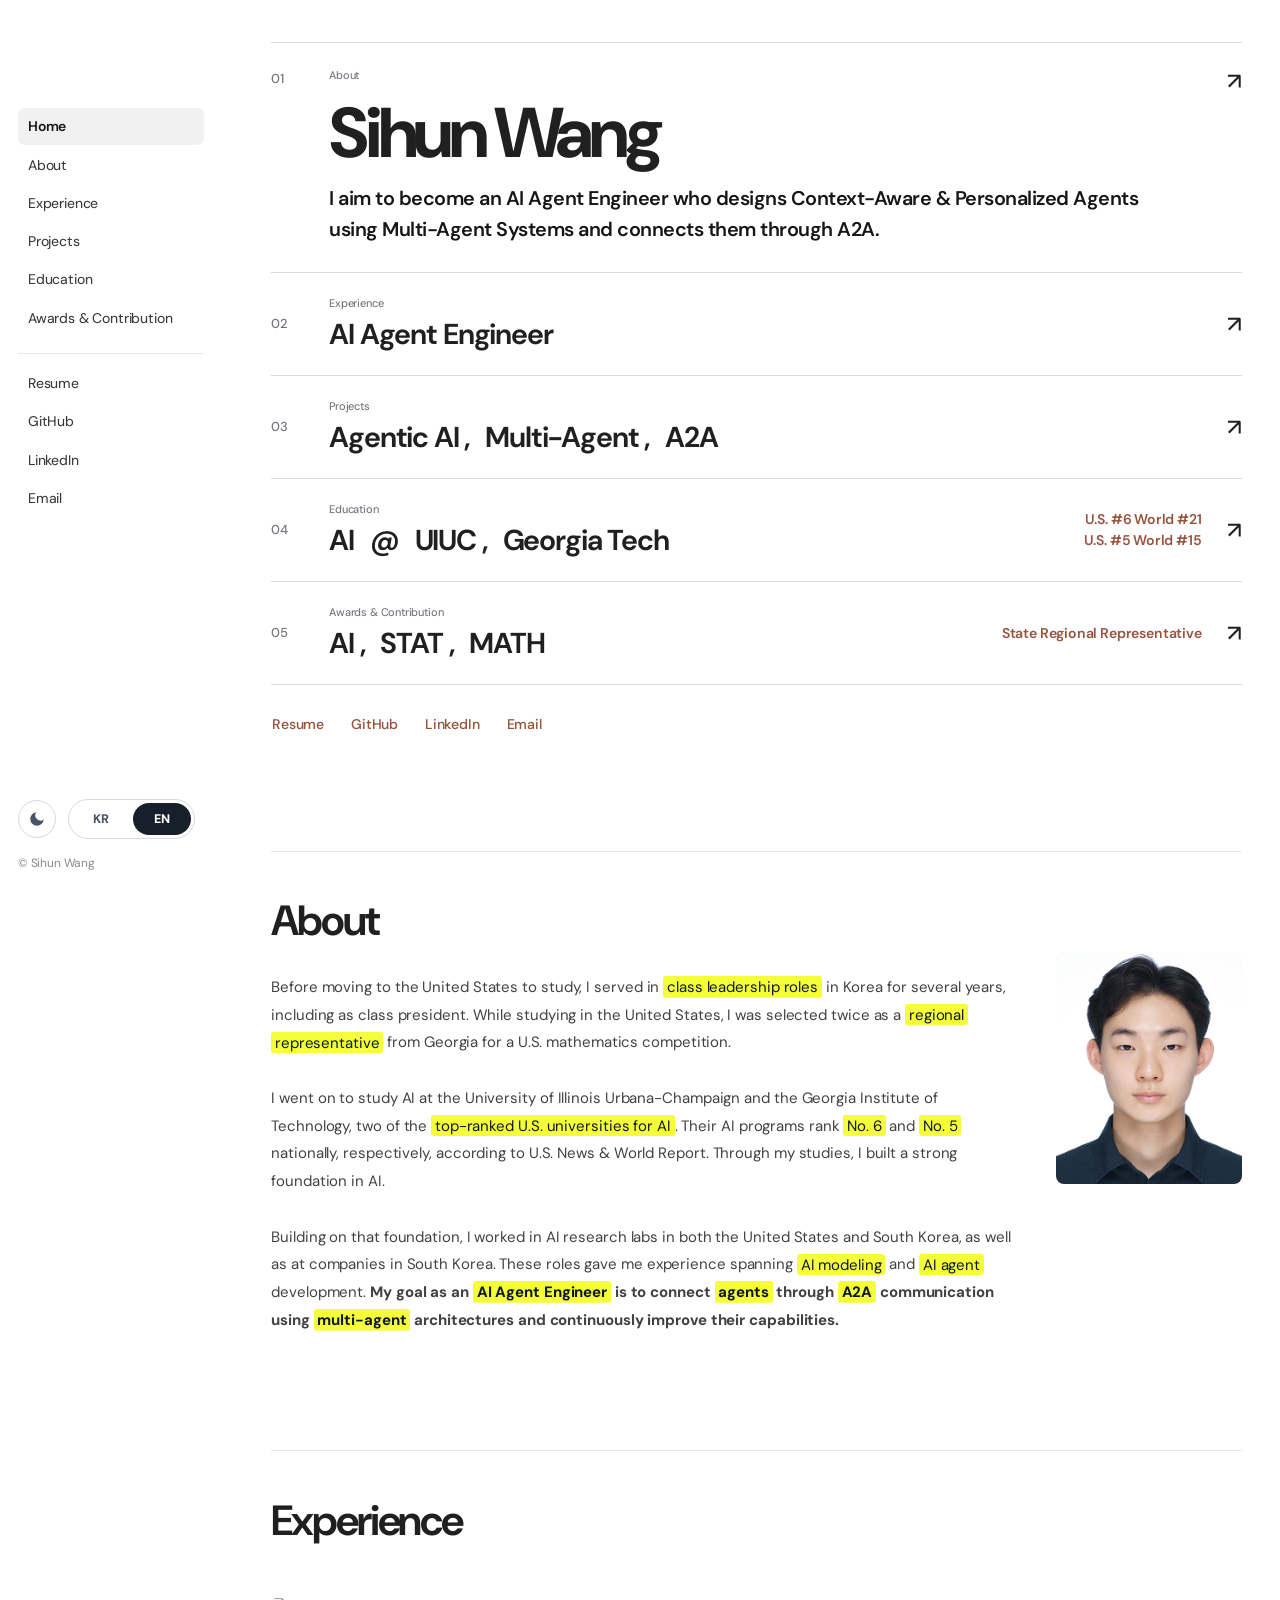
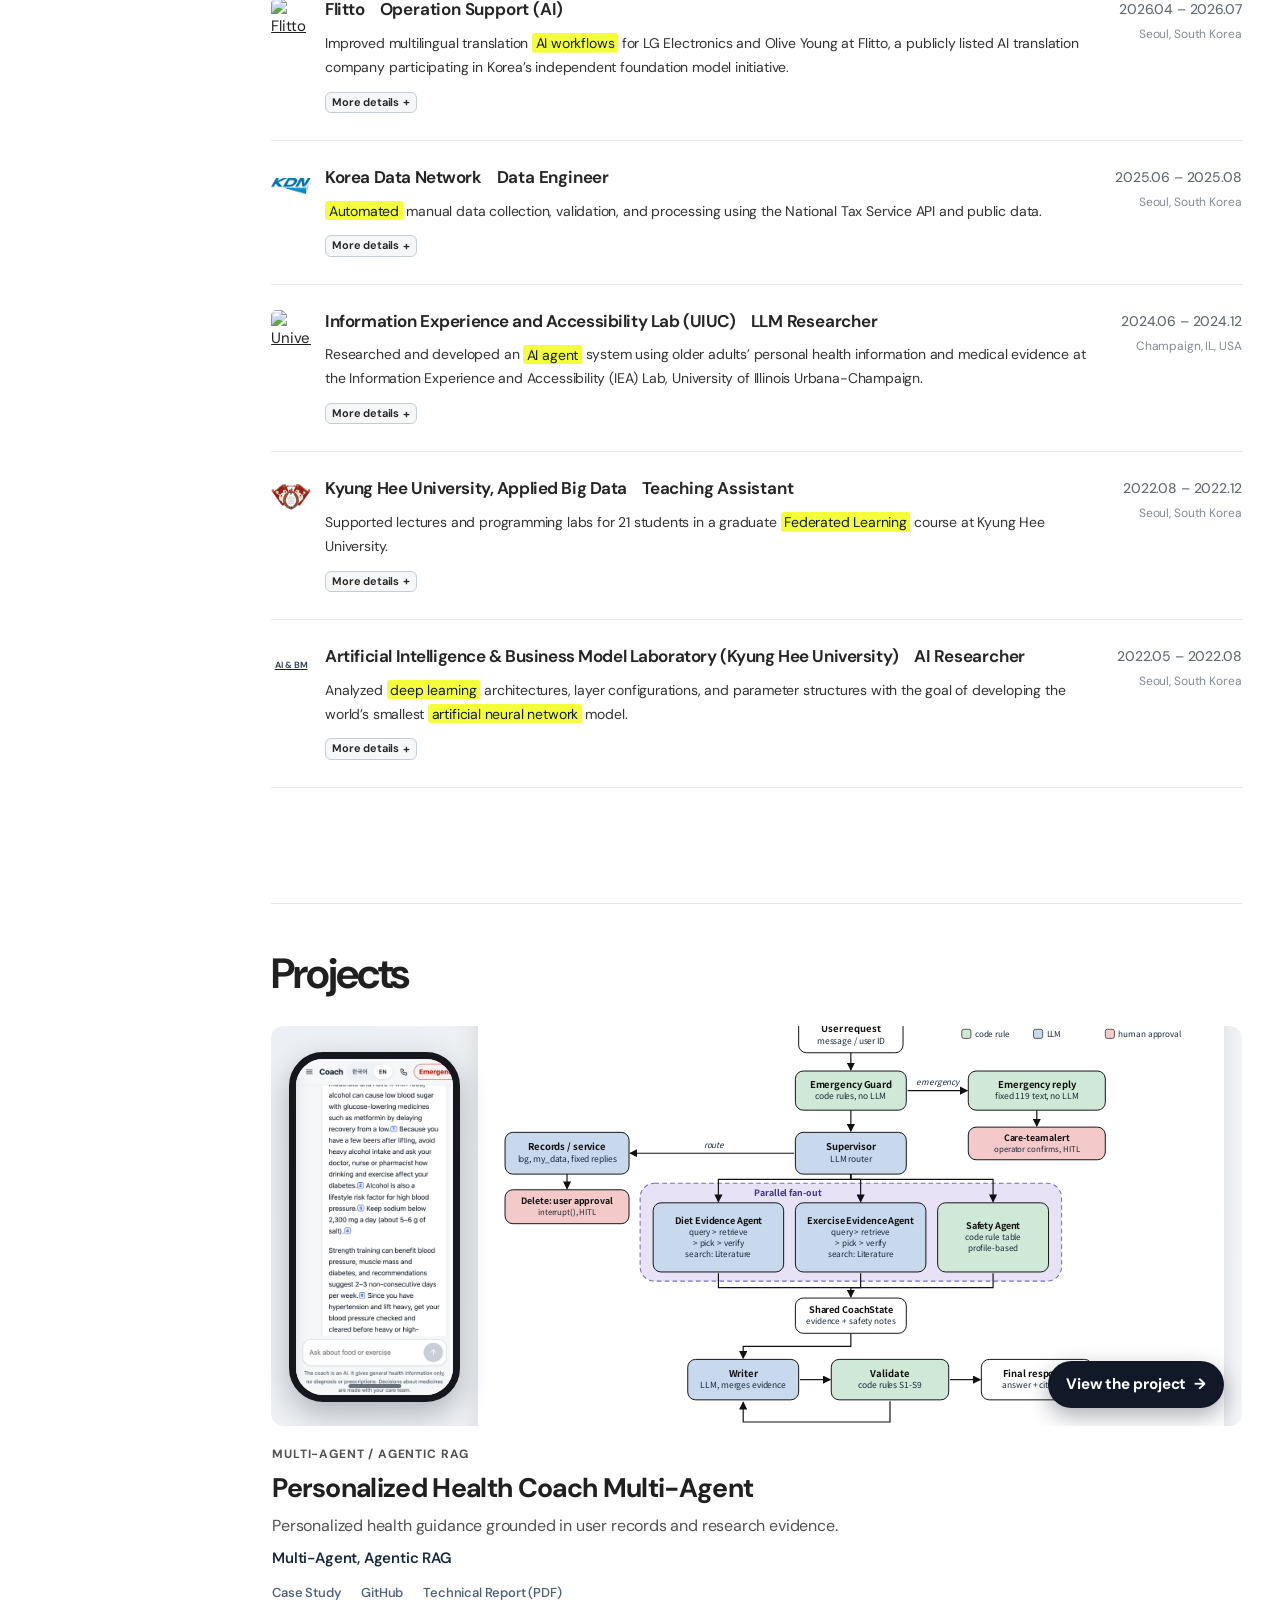
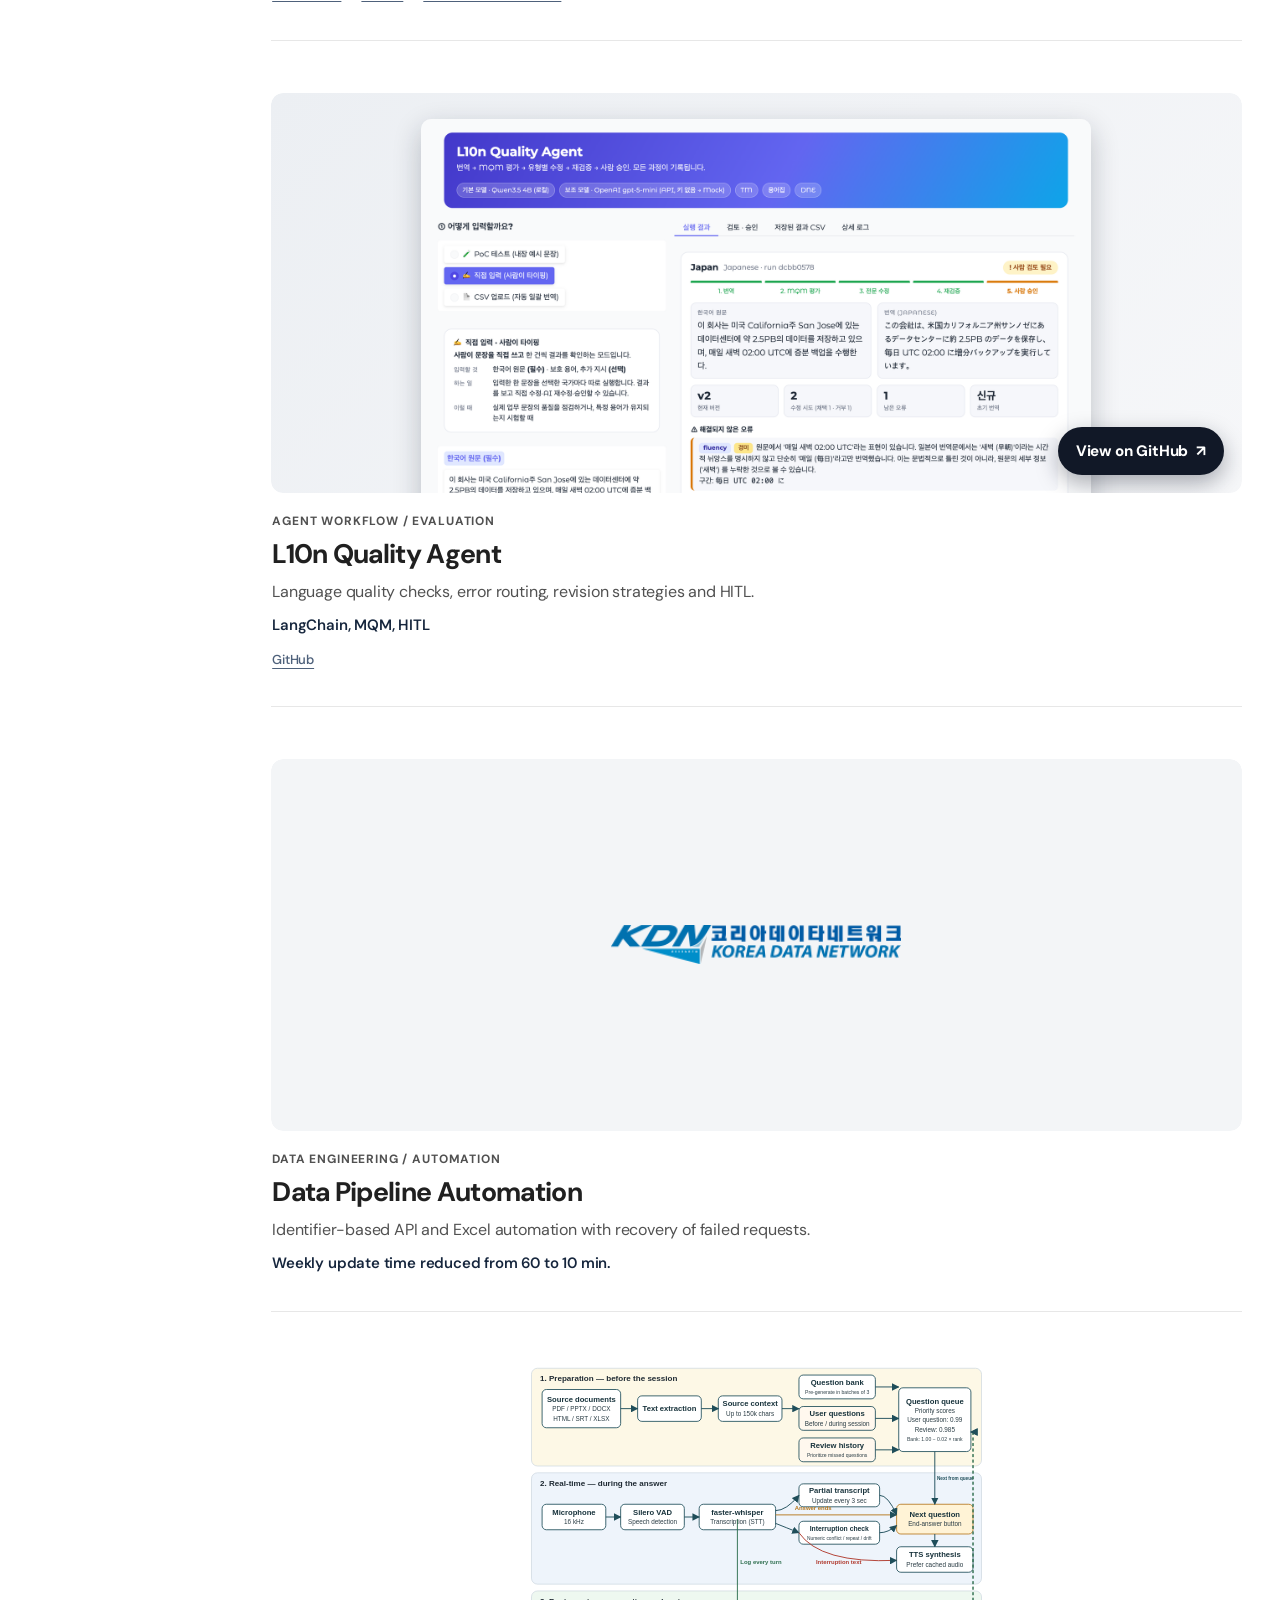
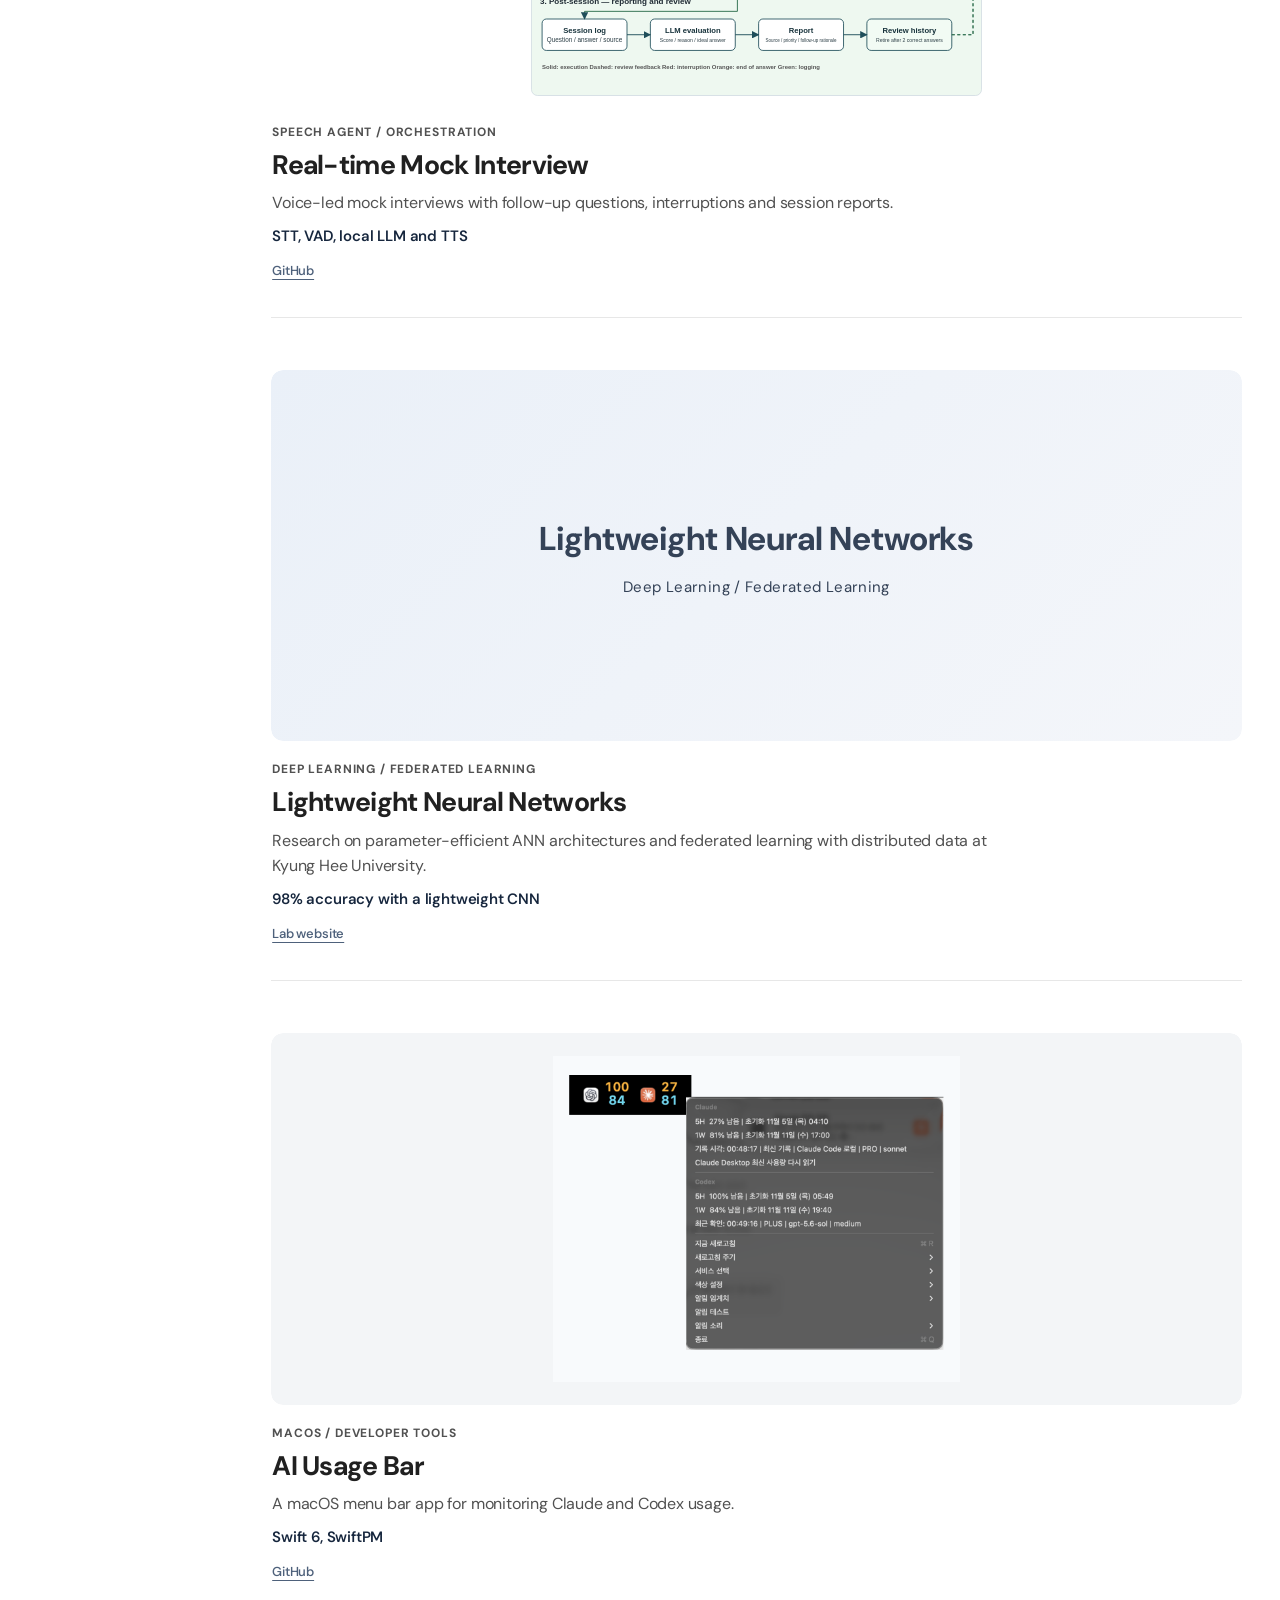
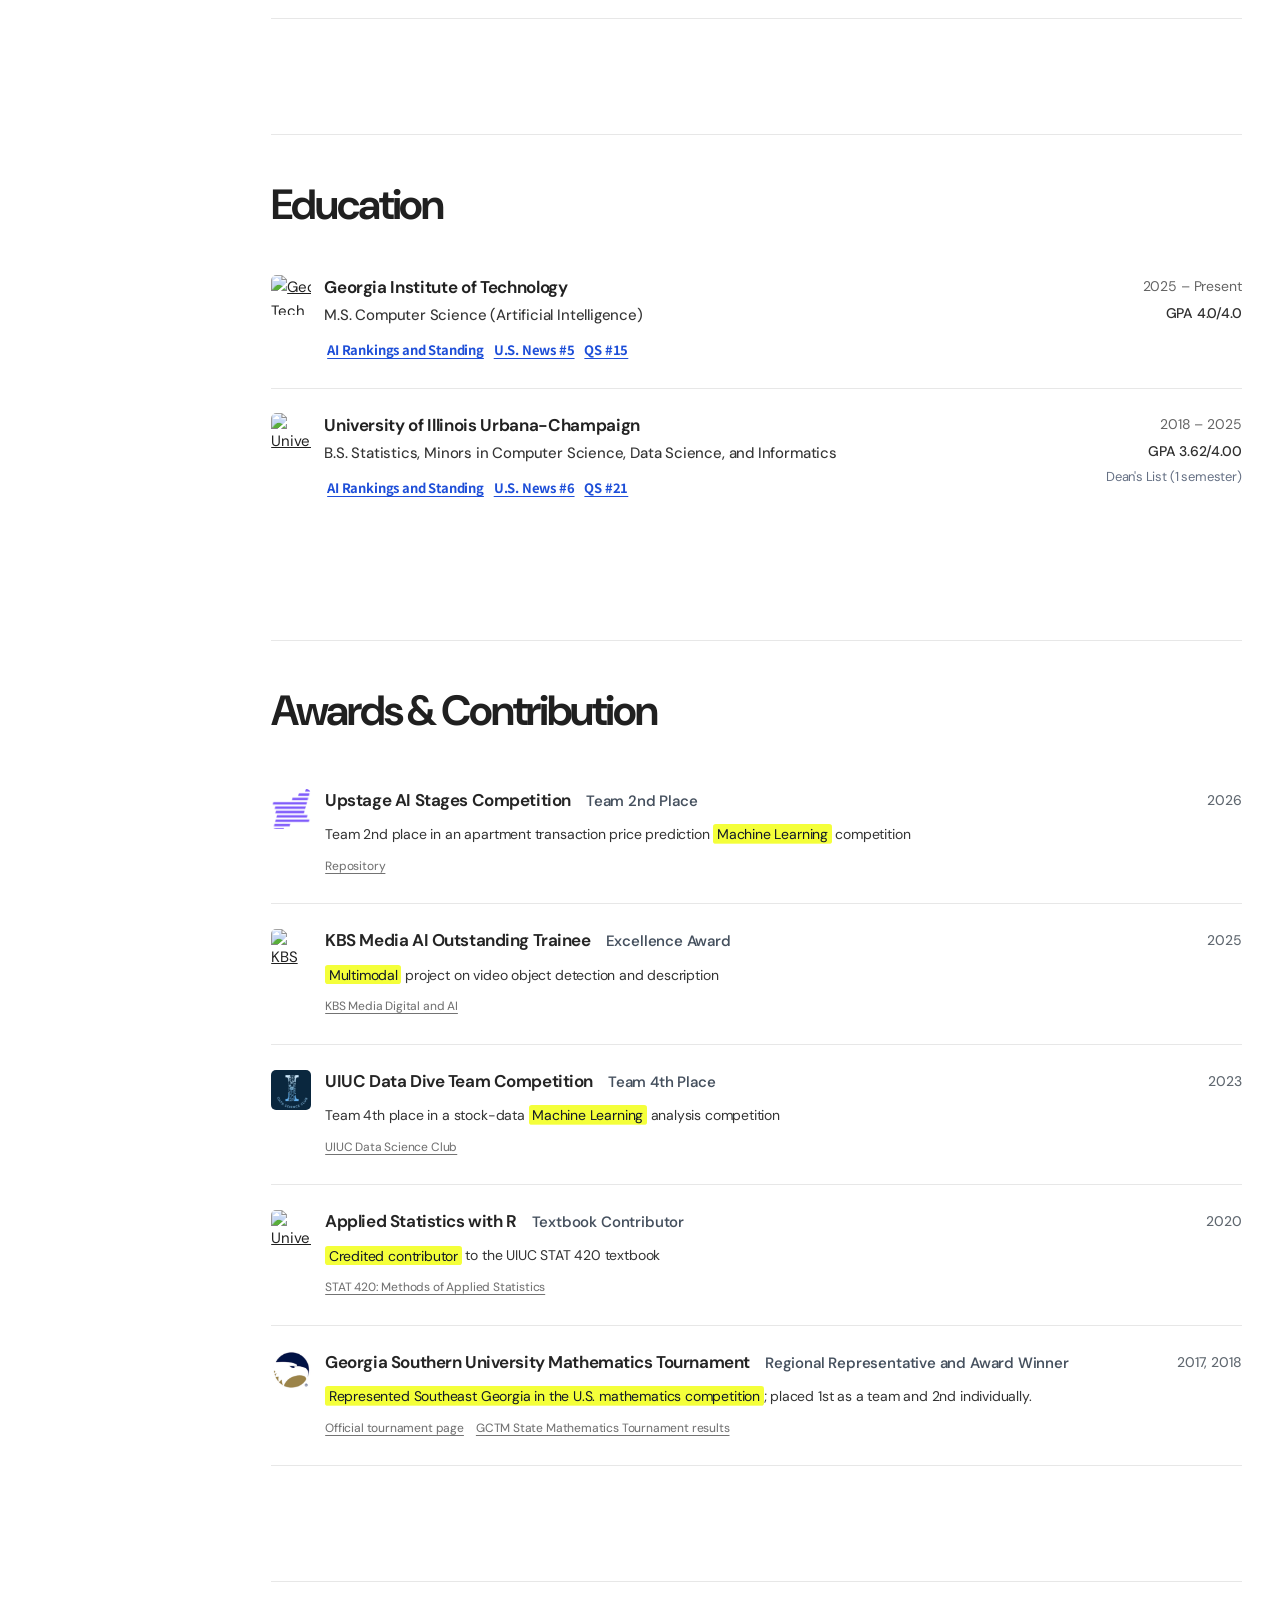
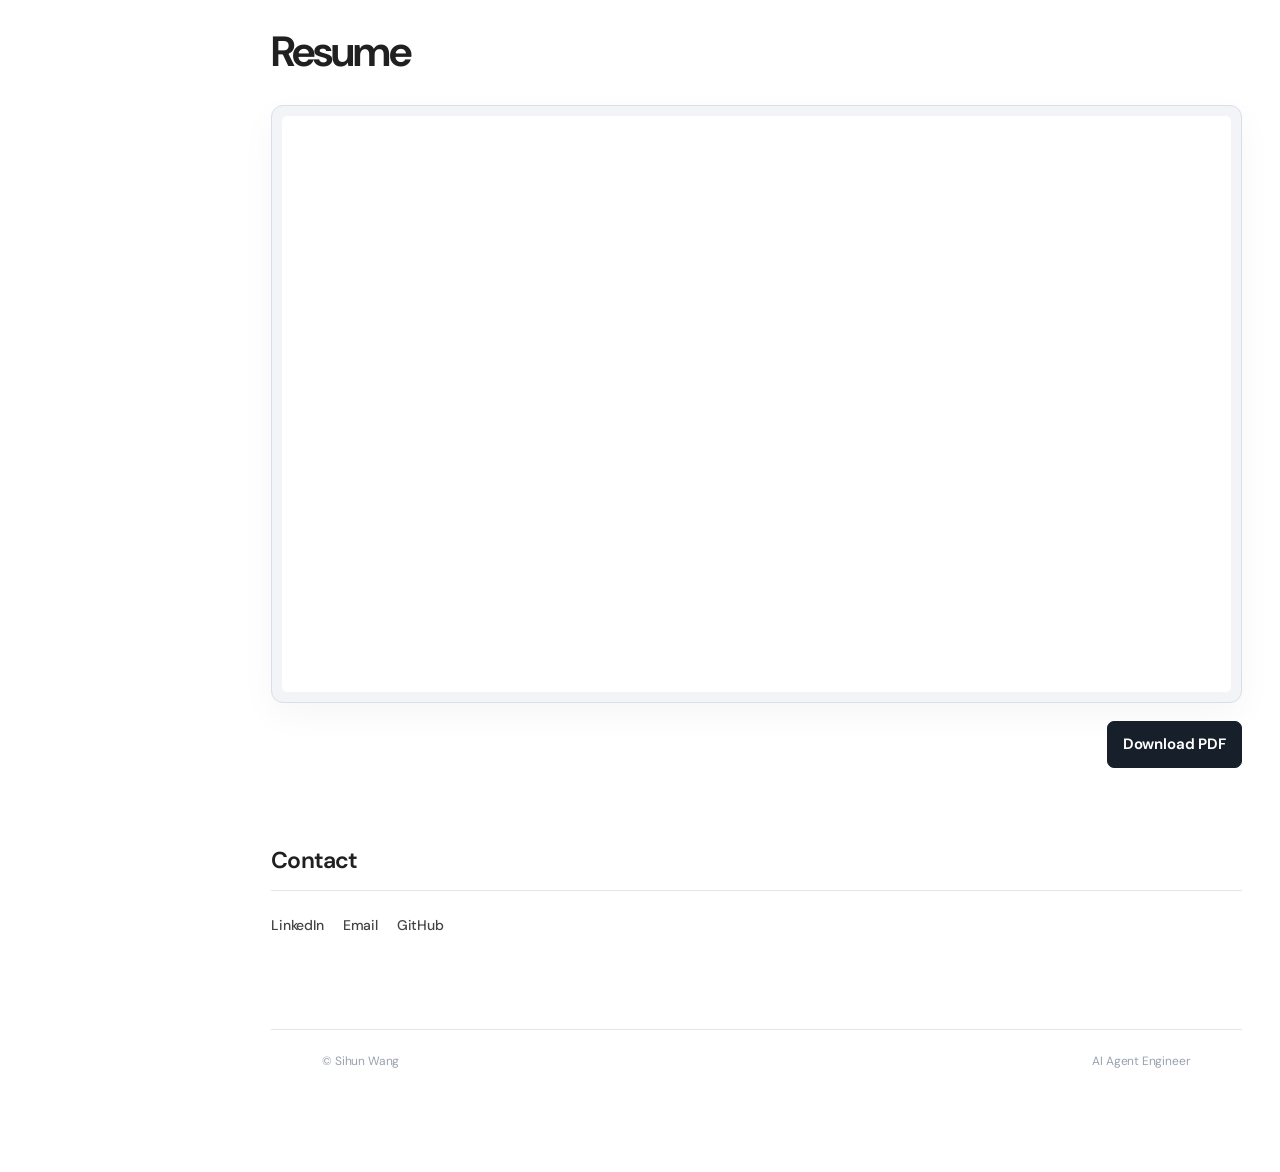
==== index.html @ 74544fa0 "Shorten resume dialog privacy notice" ====
<!doctype html>
<html lang="en">
<head>
<meta charset="UTF-8" />
<meta name="viewport" content="width=device-width, initial-scale=1.0" />
<meta name="theme-color" content="#ffffff" />
<meta name="description" content="Sihun Wang, AI Agent Engineer working on Multi-Agent systems and A2A communication" />
<meta property="og:title" content="AI Agent Engineer | Sihun Wang" />
<meta property="og:image" content="https://sihunwang-skala.github.io/sihunwang-portfolio/assets/link-preview.png" />

<title>AI Agent Engineer | Sihun Wang</title>
<link rel="preconnect" href="https://fonts.googleapis.com" />
<link rel="preconnect" href="https://fonts.gstatic.com" crossorigin />
<link href="https://fonts.googleapis.com/css2?family=DM+Sans:wght@400;500;600;700;800;900&family=Noto+Sans+KR:wght@400;500;600;700;800;900&display=swap" rel="stylesheet" />
<link rel="stylesheet" href="https://cdn.jsdelivr.net/gh/orioncactus/pretendard/dist/web/variable/pretendardvariable.css" />
<link rel="stylesheet" href="./styles.css?v=20261126-ranking-7b9cd5d" />
<link rel="stylesheet" href="./site.css?v=20261126-mobile" />
<script src="./app.js?v=20261127-resume-dialog-v2" defer></script>
<script src="./site.js?v=20261126-ranking-7b9cd5d" defer></script>
<script src="./highlight.js?v=20261126-ranking-7b9cd5d" defer></script>
<style>
/* Home only: editorial index replacing the four feature cards. */
body.v2-home .v2-editorial-list{list-style:none;padding:0;margin:0;border-top:1px solid #d8dadd}
body.v2-home .v2-editorial-entry{margin:0;padding:0;border-bottom:1px solid #d8dadd;list-style:none}
body.v2-home .v2-editorial-row{display:grid;grid-template-columns:44px minmax(0,1fr) auto 26px;align-items:center;gap:14px;padding:23px 0;color:inherit;text-decoration:none;background:transparent}
body.v2-home .v2-editorial-copy{display:flex;flex-direction:column;align-items:flex-start;min-width:0;gap:5px}
body.v2-home .v2-editorial-number{font-size:13px;font-weight:500;line-height:1.4;color:#73777d;font-variant-numeric:tabular-nums;align-self:center}
body.v2-home .v2-editorial-label{font-size:11px;font-weight:450;color:#6d7076;line-height:1.45;text-decoration:none}
body.v2-home .v2-editorial-title{font-size:clamp(23px,2.25vw,32px);line-height:1.22;font-weight:650;letter-spacing:-.04em;color:inherit;overflow-wrap:anywhere}
body.v2-home .v2-editorial-title .v2-editorial-comma{margin-inline-start:.2em;margin-inline-end:var(--v2-symbol-spacing,.35em)}
body.v2-home .v2-editorial-title .v2-editorial-at{margin-inline:var(--v2-symbol-spacing,.35em)}
body.v2-home #spacing-preview[hidden]{display:none!important}
body.v2-home #spacing-preview{margin:0 0 22px;padding:15px 18px;border:1px solid #d8dadd;border-radius:8px;color:inherit;background:transparent}
body.v2-home #spacing-preview .spacing-preview-top,body.v2-home #spacing-preview .spacing-preview-controls{display:flex;align-items:center;flex-wrap:wrap;gap:12px}
body.v2-home #spacing-preview .spacing-preview-top{justify-content:space-between;margin-bottom:12px}
body.v2-home #spacing-preview output{font-weight:700;font-variant-numeric:tabular-nums}
body.v2-home #spacing-preview input[type=range]{flex:1 1 180px;min-width:0;max-width:100%;accent-color:#94543D}
body.v2-home #spacing-preview button{font:inherit;font-size:13px;cursor:pointer;color:inherit;background:transparent;border:1px solid #b8b9bd;border-radius:5px;padding:7px 12px}
body.v2-home #spacing-preview a{font-size:13px;color:inherit;text-decoration:underline}
body.v2-home #spacing-preview p{margin:8px 0 0;font-size:12px;line-height:1.5;color:inherit;opacity:.75}
html[data-theme="dark"] body.v2-home #spacing-preview{border-color:#414751}

body.v2-home .v2-editorial-detail{grid-column:3;font-size:clamp(13px,1.1vw,16px);font-weight:600;color:#94543D;line-height:1.5;text-align:right;white-space:normal}
body.v2-home .v2-editorial-arrow{grid-column:4;justify-self:end;font-size:23px;line-height:1;font-weight:500;color:inherit;text-decoration:none;transition:transform .18s ease}
body.v2-home a.v2-editorial-row:hover .v2-editorial-arrow,body.v2-home .v2-editorial-arrow:hover{transform:translate(2px,-2px);color:#94543D}
body.v2-home a.v2-editorial-row:hover .v2-editorial-title,body.v2-home .v2-editorial-about-link:hover{text-decoration:underline;text-decoration-thickness:1px;text-underline-offset:4px}
body.v2-home .v2-editorial-about .v2-editorial-row{align-items:start;padding:25px 0 28px}
body.v2-home .v2-editorial-about .v2-editorial-number{align-self:start;padding-top:2px}
body.v2-home .v2-editorial-about .v2-editorial-copy{gap:12px;grid-column:2/4}
body.v2-home .v2-editorial-about .v2-editorial-arrow{margin-top:2px}
body.v2-home .v2-editorial-about h1{font-size:clamp(46px,5.5vw,82px);line-height:1.06;margin:0;font-weight:750;letter-spacing:-.065em}
body.v2-home .v2-editorial-about .v2-career-goal{margin:0;width:100%;max-width:none;min-width:0}
body.v2-home .v2-editorial-about .v2-career-goal-description{margin:0;font-size:clamp(17px,1.55vw,23px);font-weight:600;line-height:1.55;letter-spacing:-.025em;white-space:normal;overflow-wrap:break-word}
html[data-theme="dark"] body.v2-home .v2-editorial-list,html[data-theme="dark"] body.v2-home .v2-editorial-entry{border-color:#414751}
html[data-theme="dark"] body.v2-home .v2-editorial-label,html[data-theme="dark"] body.v2-home .v2-editorial-number{color:#b1bac7}
html[data-theme="dark"] body.v2-home .v2-editorial-detail,html[data-theme="dark"] body.v2-home a.v2-editorial-row:hover .v2-editorial-arrow,html[data-theme="dark"] body.v2-home .v2-editorial-arrow:hover{color:#E6A78E}
@media(max-width:760px){
 body.v2-home .v2-editorial-row{grid-template-columns:27px minmax(0,1fr) 20px;gap:7px 10px;padding:19px 0}
 body.v2-home .v2-editorial-arrow{grid-column:3;grid-row:1;font-size:20px}
 body.v2-home .v2-editorial-detail{grid-column:2;grid-row:2;text-align:left}
 body.v2-home .v2-editorial-about .v2-editorial-copy{grid-column:2}
 body.v2-home .v2-editorial-about .v2-editorial-row{padding:21px 0 24px}
}
@media(prefers-reduced-motion:reduce){body.v2-home .v2-editorial-arrow{transition:none}}
</style>
<style id="interview-architecture-style">#proj-interview .interview-architecture{display:flex;align-items:center;justify-content:center;width:100%;max-width:580px;margin:0 auto;background:#fff;border-radius:10px;overflow:hidden}#proj-interview .interview-architecture img{display:block;width:100%;height:auto;max-height:340px;object-fit:contain}html[lang="en"] #proj-interview .interview-architecture .ko,html:not([lang="en"]) #proj-interview .interview-architecture .en{display:none!important}@media(max-width:600px){#proj-interview .interview-architecture img{max-height:260px}}</style>
<script src="./portfolio-notifications.js?v=2" defer></script>
<style id="resume-contained-viewer-style">
body.v2-resume .v2-resume-frame{height:clamp(360px,64vh,640px);min-height:0}
body.v2-resume .v2-resume-mobile-preview[data-resume-viewer]{background:#f2f4f7}
body.v2-resume .resume-viewer-controls{display:flex;justify-content:center;align-items:center;gap:8px;padding:6px;border-bottom:1px solid #d9dfe7}
body.v2-resume .resume-viewer-controls button{font:inherit;font-size:15px;min-width:40px;min-height:40px;padding:5px 10px;color:#17202a;background:#fff;border:1px solid #c9c9c9;border-radius:6px;cursor:pointer}
body.v2-resume .resume-viewer-controls button:disabled{opacity:.4;cursor:default}
body.v2-resume .resume-viewer-controls output{min-width:48px;text-align:center;color:#17202a;font-size:14px;font-variant-numeric:tabular-nums}
body.v2-resume .resume-viewer-scroll{height:clamp(260px,57vh,460px);overflow:auto;-webkit-overflow-scrolling:touch;touch-action:pan-x pan-y;background:#fff}
body.v2-resume .v2-resume-mobile-preview .resume-viewer-scroll img{display:block;max-width:none;min-width:100%;height:auto;margin:0}
</style>
</head>
<body class="v2-page v2-home v2-about v2-section-page v2-projects v2-resume" data-v2-page="home">
<a class="skip-link" href="#main">Skip to main content</a>
<aside id="v2-sidebar" class="v2-sidebar" aria-label="Main navigation">
<a class="v2-logo" href="./" aria-label="Sihun Wang, home">sihun wang</a>
<p class="v2-nav-label">Portfolio</p>
<nav class="v2-nav" aria-label="Pages">
<a href="#top" data-v2-nav="home" data-v2-en="Home" data-v2-ko="Home">Home</a>
<a href="#about" data-v2-nav="about" data-v2-en="About" data-v2-ko="About">About</a>
<a href="#experience" data-v2-nav="experience" data-v2-en="Experience" data-v2-ko="Experience">Experience</a>
<a href="#projects" data-v2-nav="projects" data-v2-en="Projects" data-v2-ko="Projects">Projects</a>
<a href="#education" data-v2-nav="education" data-v2-en="Education" data-v2-ko="Education">Education</a>
<a href="#awards" data-v2-nav="awards" data-v2-en="Awards &amp; Contribution" data-v2-ko="Awards &amp; Contribution">Awards &amp; Contribution</a>
<a class="v2-nav-secondary-start" href="#resume" data-v2-nav="resume" data-v2-en="Resume" data-v2-ko="Resume">Resume</a>
<a href="https://github.com/sihunwang-skala" target="_blank" rel="noopener noreferrer">GitHub</a>
<a href="https://www.linkedin.com/in/sihun-wang/" target="_blank" rel="noopener noreferrer" title="Sihun Wang on LinkedIn">LinkedIn</a>
<a href="mailto:sihunw@naver.com">Email</a>
</nav>
<div class="v2-sidebar-bottom">

<div class="v2-controls"><button class="theme-toggle" type="button" data-theme-toggle aria-pressed="false" aria-label="Toggle color theme">Theme</button>
<div class="language-switch" role="group" aria-label="Language"><button type="button" data-lang="ko" aria-pressed="false">KR</button><button type="button" data-lang="en" aria-pressed="true">EN</button></div></div>
<div class="v2-copyright">© Sihun Wang</div>
</div>
</aside>
<header class="v2-mobilebar"><a href="./">sihun wang</a><button type="button" data-v2-menu aria-controls="v2-sidebar" aria-expanded="false" data-v2-en="Menu" data-v2-ko="메뉴">Menu</button></header>
<main class="v2-main" id="main"><div class="v2-inner">
<section class="v2-hero v2-editorial-home" id="top">
<section id="spacing-preview" aria-label="Symbol spacing preview" hidden>
  <div class="spacing-preview-top"><strong>Spacing preview: after comma / around @</strong><output id="spacing-value" for="spacing-range">0.35em</output><a id="spacing-exit" href="./">Exit preview</a></div>
  <div class="spacing-preview-controls">
    <label for="spacing-range">0</label><input id="spacing-range" type="range" min="0" max="0.5" step="0.05" value="0.35" aria-label="Extra spacing after commas and on each side of at signs"><span>0.50em</span>
    <button id="spacing-apply" type="button">적용하기</button><button id="spacing-reset" type="button">초기화</button>
  </div>
  <p id="spacing-status" role="status">슬라이더를 움직이면 실제 제목에 즉시 반영됩니다. 적용하기는 현재 미리보기 URL에 값을 저장합니다.</p>
</section>
<ol class="v2-editorial-list" aria-label="Portfolio sections">
  <li class="v2-editorial-entry v2-editorial-about">
    <div class="v2-editorial-row">
      <span class="v2-editorial-number" aria-hidden="true">01</span>
      <div class="v2-editorial-copy">
        <a class="v2-editorial-label v2-editorial-about-link" href="#about">About</a>
        <h1><a class="v2-hero-name" href="#about" aria-label="About Sihun Wang">Sihun Wang</a></h1>
<div class="v2-career-goal">
  <p class="v2-career-goal-description" data-v2-en="I aim to become an AI Agent Engineer who designs Context-Aware &amp; Personalized Agents using Multi-Agent Systems and connects them through A2A." data-v2-ko="Context-Aware &amp; Personalized Agents를 Multi-Agent 기반으로 설계하고 A2A로 연결하는 AI 에이전트 엔지니어를 목표합니다.">Context-Aware &amp; Personalized Agents를 Multi-Agent 기반으로 설계하고<br>A2A로 연결하는 AI 에이전트 엔지니어를 목표합니다.</p>
</div>
      </div>
      <a class="v2-editorial-arrow" href="#about" aria-label="About Sihun Wang">↗</a>
    </div>
  </li>
  <li class="v2-editorial-entry">
    <a class="v2-editorial-row" href="#experience">
      <span class="v2-editorial-number" aria-hidden="true">02</span>
      <span class="v2-editorial-copy"><span class="v2-editorial-label">Experience</span><span class="v2-editorial-title">AI Agent Engineer</span></span>
      
      <span class="v2-editorial-arrow" aria-hidden="true">↗</span>
    </a>
  </li>
  <li class="v2-editorial-entry">
    <a class="v2-editorial-row" href="#projects">
      <span class="v2-editorial-number" aria-hidden="true">03</span>
      <span class="v2-editorial-copy"><span class="v2-editorial-label">Projects</span><span class="v2-editorial-title">Agentic AI<span class="v2-editorial-comma">,</span> Multi-Agent<span class="v2-editorial-comma">,</span> A2A</span></span>
      
      <span class="v2-editorial-arrow" aria-hidden="true">↗</span>
    </a>
  </li>
  <li class="v2-editorial-entry">
    <a class="v2-editorial-row" href="#education">
      <span class="v2-editorial-number" aria-hidden="true">04</span>
      <span class="v2-editorial-copy"><span class="v2-editorial-label">Education</span><span class="v2-editorial-title">AI <span class="v2-editorial-at">@</span> UIUC<span class="v2-editorial-comma">,</span> Georgia Tech</span></span>
      <span class="v2-editorial-detail"><span data-v2-en="U.S. #6 World #21" data-v2-ko="미국 6위 세계 21위">U.S. #6 World #21</span><br><span data-v2-en="U.S. #5 World #15" data-v2-ko="미국 5위 세계 15위">U.S. #5 World #15</span></span>
      <span class="v2-editorial-arrow" aria-hidden="true">↗</span>
    </a>
  </li>
  <li class="v2-editorial-entry">
    <a class="v2-editorial-row" href="#awards">
      <span class="v2-editorial-number" aria-hidden="true">05</span>
      <span class="v2-editorial-copy"><span class="v2-editorial-label">Awards &amp; Contribution</span><span class="v2-editorial-title">AI<span class="v2-editorial-comma">,</span> STAT<span class="v2-editorial-comma">,</span> MATH</span></span>
      <span class="v2-editorial-detail" data-v2-en="State Regional Representative" data-v2-ko="주 지역 대표">State Regional Representative</span>
      <span class="v2-editorial-arrow" aria-hidden="true">↗</span>
    </a>
  </li>
</ol>
<nav class="v2-home-quicklinks" aria-label="Resume and contact links">
  <a href="#resume" data-v2-en="Resume" data-v2-ko="Resume">Resume</a>
  <a href="https://github.com/sihunwang-skala" target="_blank" rel="noopener noreferrer">GitHub</a>
  <a href="https://www.linkedin.com/in/sihun-wang/" title="Sihun Wang on LinkedIn" target="_blank" rel="noopener noreferrer">LinkedIn</a>
  <a href="mailto:sihunw@naver.com">Email</a>
</nav>
</section>
<section class="v2-long-section v2-long-about" id="about" aria-labelledby="home-about-heading">
  <header class="v2-long-heading"><h2 id="home-about-heading"><a href="./about/">About</a></h2></header>
<div class="v2-about-intro">
<div class="v2-about-copy">
<section class="background-section page-shell" id="background" aria-labelledby="background-title">
        <div class="section-title"><span>01</span><div><h2 id="background-title">Background</h2></div></div>
        <div class="background-story">
            <p class="summary"><span class="reveal-text" data-reveal-text data-i18n="summary">한국에서 반장을 비롯한 학급 임원으로 수년간 활동한 뒤 미국으로 유학을 떠났습니다. 유학 중에는 미국 수학경시대회 조지아주 지역 대표로 두 차례 선정되었습니다.

이후 미국 인공지능 분야 최상위권 대학인 일리노이대(UIUC)와 조지아공대(Georgia Tech)에 진학해 AI를 공부했습니다. 두 대학은 U.S. News 인공지능 분야 순위에서 각각 미국 내 6위와 5위에 올라 있으며, 이곳에서 AI 분야의 학문적 기반을 다졌습니다.

이러한 기반을 바탕으로 미국과 한국의 AI 연구실에서 연구하고, 한국 기업에서 일하며 AI 모델링부터 AI Agent 개발까지 경험을 쌓았습니다. AI Agent Engineer로서 Multi-Agent Architecture 기반으로 A2A Communication으로 연결하며 Agent를 고도화하는 것이 목표입니다.</span></p></div>
        <div class="quick-links">
            <div class="quick-link-row">
              <a href="./education/" data-i18n="viewEducation">학력 보기</a>
              <a href="./experience/" data-i18n="viewExperience">경력 보기</a>
              <a href="./projects/" data-i18n="viewProjects">프로젝트 보기</a>
            </div>
            <div class="quick-link-row">
              <a href="./awards/" data-i18n="viewRecognition">수상 및 기여</a>
              <a href="https://github.com/sihunwang-skala" target="_blank" rel="noreferrer" data-i18n="currentGithub">GitHub</a>
              <a href="https://github.com/sihunwang" target="_blank" rel="noreferrer" data-i18n="previousGithub">이전 GitHub 계정</a>
              
            </div>
          </div>
      </section>
  </div>
<figure class="v2-about-photo-wrap"><img class="v2-about-photo" src="./assets/사진.jpg" alt="Portrait of Sihun Wang" loading="lazy" /></figure>
</div>
</section>

<section class="v2-long-section v2-long-experience" id="experience" aria-labelledby="home-experience-heading">
  <header class="v2-long-heading"><h2 id="home-experience-heading"><a href="./experience/">Experience</a></h2></header>
<section class="v2-section v2-section-page-content" id="experience-list">
<div class="ref-timeline-list">
<div class="ref-timeline-item ref-resume-row" data-v2-kind="professional">
  <div class="ref-resume-main">
    <a class="ref-logo" href="https://www.flitto.com/ko" target="_blank" rel="noreferrer" aria-label="Flitto"><img class="organization-logo flitto-logo" src="https://www.google.com/s2/favicons?domain=www.flitto.com&amp;sz=128" alt="Flitto logo" /></a>
    <div class="ref-resume-copy">
      <div class="ref-resume-heading"><h3><a href="https://www.flitto.com/ko" target="_blank" rel="noreferrer">Flitto</a></h3><h4 class="ref-role">Operation Support (AI)</h4></div>
      <div class="ref-resume-description"><p class="ref-brief" data-i18n="flitto1">AI 다국어 번역 상장사이자 한국 독자 파운데이션 모델 프로젝트 참여사인 Flitto에서 LG전자 및 올리브영 대상 다국어 번역 AI Workflow 개선</p><details class="ref-more"><summary data-v2-en="More details" data-v2-ko="상세 기여 보기">More details</summary><ul><li data-i18n="flitto2">LangChain 기반 번역 유창성 평가 Agent 개발 및 Cluster-based Few-Shot Prompting을 활용한 11개 언어별 Prompt 최적화</li>
<li data-i18n="flitto3">총 4,983건의 번역 결과에 대해 LLM-as-a-Judge, xCOMET 등 4개 자동 평가 지표를 활용한 품질 평가 Pipeline 구축</li>
<li data-i18n="flitto4">저득점 번역을 Human-in-the-Loop(HITL) 검수로 연결하여 자동 평가와 전문가 검토를 결합한 품질 관리 체계 구현</li>
<li data-i18n="flitto5">외부 PoC 검수에서 200건 중 195건 무수정 통과, 97.5% 승인율 달성</li></ul><div class="ref-detail-body"><div class="ref-links"><a href="https://www.flitto.com/ko" target="_blank" rel="noreferrer" data-i18n="officialSite">공식 웹사이트</a><a href="https://www.google.com/finance/quote/300080:KOSDAQ" target="_blank" rel="noreferrer">KOSDAQ 300080</a></div></div></details></div>
    </div>
  </div>
  <div class="ref-resume-aside"><p class="ref-date">2026.04 – 2026.07</p><p class="ref-location">Seoul, South Korea</p></div>
</div>
<div class="ref-timeline-item ref-resume-row" data-v2-kind="professional">
  <div class="ref-resume-main">
    <a class="ref-logo" href="https://www.kdn21.co.kr/default/" target="_blank" rel="noreferrer" aria-label="KDN"><img class="organization-logo kdn-mark-logo" src="./assets/kdn-mark.png" alt="KDN logo" /></a>
    <div class="ref-resume-copy">
      <div class="ref-resume-heading"><h3><a href="https://www.kdn21.co.kr/default/" target="_blank" rel="noreferrer">Korea Data Network</a></h3><h4 class="ref-role">Data Engineer</h4></div>
      <div class="ref-resume-description"><p class="ref-brief" data-i18n="kdn1">국세청 API와 공공 데이터를 활용하여 기존 수작업 기반의 데이터 수집, 검증 및 처리 프로세스를 자동화</p><details class="ref-more"><summary data-v2-en="More details" data-v2-ko="상세 기여 보기">More details</summary><ul><li data-i18n="kdn2">API, Selenium, BeautifulSoup을 활용한 데이터 수집 및 식별자 매핑 로직 구현</li>
<li data-i18n="kdn3">OpenPyXL을 활용하여 고유 식별번호 645건에 대한 데이터를 조회하고 Excel 30개 시트 내 2,346개 셀 입력 자동화</li>
<li data-i18n="kdn4">실행 결과와 오류 로그를 분석하는 Error Triage Agent 개발, API 요청 실패 45건 전량 재처리</li>
<li data-i18n="kdn5">반복적인 업무 처리 자동화를 통해 주간 데이터 갱신 시간을 60분에서 10분으로 단축</li></ul><div class="ref-detail-body"><div class="ref-links"><a href="https://www.kdn21.co.kr/default/" target="_blank" rel="noreferrer" data-i18n="officialSite">공식 웹사이트</a></div></div></details></div>
    </div>
  </div>
  <div class="ref-resume-aside"><p class="ref-date">2025.06 – 2025.08</p><p class="ref-location">Seoul, South Korea</p></div>
</div>
<div class="ref-timeline-item ref-resume-row" data-v2-kind="professional">
  <div class="ref-resume-main">
    <a class="ref-logo" href="https://infoaccesslab.web.illinois.edu/people/" target="_blank" rel="noreferrer" aria-label="Information Experience and Accessibility Lab"><span class="logo-mark-frame uiuc-mark"><img src="https://www.google.com/s2/favicons?domain=illinois.edu&amp;sz=128" alt="University of Illinois logo" /></span></a>
    <div class="ref-resume-copy">
      <div class="ref-resume-heading"><h3><a href="https://infoaccesslab.web.illinois.edu/people/" target="_blank" rel="noreferrer">Information Experience and Accessibility Lab (UIUC)</a></h3><h4 class="ref-role">LLM Researcher</h4></div>
      <div class="ref-resume-description"><p class="ref-brief" data-i18n="iea1">IEA Lab(일리노이대)에서 고령자의 개인별 건강정보와 의학적 근거를 활용한 AI Agent 시스템 연구 및 개발</p><details class="ref-more"><summary data-v2-en="More details" data-v2-ko="상세 기여 보기">More details</summary><ul><li data-i18n="iea2">LangGraph 기반 Supervisor Agent와 전문 Agent 5개로 구성된 Multi-Agent Orchestration 설계 및 병렬 실행 구조 구현</li>
<li data-i18n="iea3">개인별 건강 기록과 의학 논문을 연계한 Agentic RAG Pipeline 구축, 근거 기반 응답 생성 및 근거 불충분 시 답변 보류 로직 설계</li>
<li data-i18n="iea4">Supervisor Routing, Retrieval, Evidence Selection 및 응답 품질을 평가하는 LLM Evaluation 체계 구성</li>
<li data-i18n="iea5">Standard RAG, Agentic RAG, Single-Agent, Multi-Agent 등 Architecture별 성능 비교를 통한 Agent 설계 방식 검증</li></ul><div class="ref-detail-body"><div class="ref-links"><a href="https://infoaccesslab.web.illinois.edu/people/" target="_blank" rel="noreferrer" data-i18n="labPeople">연구실 구성원</a></div></div></details></div>
    </div>
  </div>
  <div class="ref-resume-aside"><p class="ref-date">2024.06 – 2024.12</p><p class="ref-location">Champaign, IL, USA</p></div>
</div>
<div class="ref-timeline-item ref-resume-row" data-v2-kind="professional">
  <div class="ref-resume-main">
    <a class="ref-logo" href="https://www.khu.ac.kr/" target="_blank" rel="noreferrer" aria-label="Kyung Hee University"><img class="organization-logo khu-seal-logo" src="./assets/khu-seal.png" alt="Kyung Hee University official seal" /></a>
    <div class="ref-resume-copy">
      <div class="ref-resume-heading"><h3><a href="https://www.khu.ac.kr/" target="_blank" rel="noreferrer" data-i18n="khu">경희대학교 빅데이터응용학과</a></h3><h4 class="ref-role">Teaching Assistant</h4></div>
      <div class="ref-resume-description"><p class="ref-brief" data-i18n="ta1">경희대학교 대학원 Federated Learning 교과목에서 수강생 21명 대상 강의 및 프로그래밍 실습 지원</p><details class="ref-more"><summary data-v2-en="More details" data-v2-ko="상세 기여 보기">More details</summary><ul><li data-i18n="ta2">Machine Learning, Deep Learning, Federated Learning 핵심 개념과 구현 방법을 설명하는 실습 4회 설계 및 진행</li></ul><div class="ref-detail-body"><div class="ref-links"><a href="https://www.khu.ac.kr/" target="_blank" rel="noreferrer" data-i18n="khuDepartment">경희대학교 빅데이터응용학과</a></div></div></details></div>
    </div>
  </div>
  <div class="ref-resume-aside"><p class="ref-date">2022.08 – 2022.12</p><p class="ref-location">Seoul, South Korea</p></div>
</div>
<div class="ref-timeline-item ref-resume-row" data-v2-kind="professional">
  <div class="ref-resume-main">
    <a class="ref-logo" href="https://leekj.wordpress.com/" target="_blank" rel="noreferrer" aria-label="Artificial Intelligence and Business Model Laboratory"><span class="organization-logo mark-logo aibm-logo" role="img" aria-label="AI and BM logo">AI &amp; BM</span></a>
    <div class="ref-resume-copy">
      <div class="ref-resume-heading"><h3><a href="https://leekj.wordpress.com/" target="_blank" rel="noreferrer">Artificial Intelligence &amp; Business Model Laboratory (Kyung Hee University)</a></h3><h4 class="ref-role">AI Researcher</h4></div>
      <div class="ref-resume-description"><p class="ref-brief" data-i18n="aibm1">세계에서 가장 작은 Artificial Neural Network 모델 개발을 목표로 Deep Learning Architecture, Layer 구성 및 Parameter 구조 분석</p><details class="ref-more"><summary data-v2-en="More details" data-v2-ko="상세 기여 보기">More details</summary><ul><li data-i18n="aibm2">여러 인공지능 모델의 구조와 Parameter 규모를 비교하여 초경량화 가능성 연구</li>
<li data-i18n="aibm3">경량화 ANN에 Federated Learning을 적용하고 분산 데이터 환경에서의 학습 가능성 검증</li>
<li data-i18n="aibm4">경량화 CNN 모델에서 98% 정확도 달성 및 서울 Federated Learning Forum에서 발표</li></ul><div class="ref-detail-body"><div class="ref-links"><a href="https://leekj.wordpress.com/" target="_blank" rel="noreferrer" data-i18n="labSite">연구실 웹사이트</a></div></div></details></div>
    </div>
  </div>
  <div class="ref-resume-aside"><p class="ref-date">2022.05 – 2022.08</p><p class="ref-location">Seoul, South Korea</p></div>
</div>

</div>
</section>
</section>

<section class="v2-long-section v2-long-projects" id="projects" aria-labelledby="home-projects-heading">
  <header class="v2-long-heading"><h2 id="home-projects-heading"><a href="./projects/">Projects</a></h2></header>
<div class="v2-project-grid v2-case-study-list">
<article class="v2-project-card v2-project-case" id="proj-health">
<div class="v2-project-media"><a class="pvis-link v2-case-visual-link" href="./health-agent/" aria-label="Open case study"><div class="pvis" data-card="health"><div class="pshots" data-cycle><div class="ph3" data-off="0"><img class="ko" src="./assets/m_answer_ko.png" alt=""><img class="ko" src="./assets/m_evidence_ko.png" alt=""><img class="ko" src="./assets/m_emergency_ko.png" alt=""><img class="ko" src="./assets/m_login_ko.png" alt=""><img class="en" src="./assets/m_answer_en.png" alt=""><img class="en" src="./assets/m_evidence_en.png" alt=""><img class="en" src="./assets/m_emergency_en.png" alt=""><img class="en" src="./assets/m_login_en.png" alt=""></div><span class="parch"><span class="parch-t">Architecture</span><span class="parch-b"><svg viewBox="0 0 1100 664" role="img" aria-label="Figure 1: Multi-Agent Agentic RAG architecture"><defs><marker id="ar" markerWidth="7" markerHeight="7" refX="6" refY="3.5" orient="auto-start-reverse"><path d="M0,0 L7,3.5 L0,7 z" fill="#111"/></marker></defs><rect x="470" y="10" width="160" height="54" rx="12" fill="#ffffff" stroke="#111" stroke-width="1.5"/><text x="550.0" y="32.75" font-size="14.5" text-anchor="middle" fill="#111" font-weight="700">User request</text><text x="550.0" y="50.25" font-size="13.0" text-anchor="middle" fill="#1d2a38">message / user ID</text><path d="M550 64 V90" fill="none" stroke="#111" stroke-width="1.8" marker-end="url(#ar)"/><g class="hot" data-k="em"><rect x="465" y="92" width="170" height="60" rx="12" fill="#cfe8d8" stroke="#111" stroke-width="1.5"/><text x="550.0" y="117.75" font-size="14.5" text-anchor="middle" fill="#111" font-weight="700">Emergency Guard</text><text x="550.0" y="135.25" font-size="13.0" text-anchor="middle" fill="#1d2a38">code rules, no LLM</text></g><g class="hot" data-k="em"><rect x="730" y="92" width="210" height="60" rx="12" fill="#cfe8d8" stroke="#111" stroke-width="1.5"/><text x="835.0" y="117.75" font-size="14.5" text-anchor="middle" fill="#111" font-weight="700">Emergency reply</text><text x="835.0" y="135.25" font-size="13.0" text-anchor="middle" fill="#1d2a38">fixed 119 text, no LLM</text></g><path d="M637 122 H728" fill="none" stroke="#111" stroke-width="1.8" marker-end="url(#ar)"/><text x="683" y="114" font-size="12.5" text-anchor="middle" font-weight="400" fill="#1d2a38" font-style="italic">emergency</text><g class="hot" data-k="em"><rect x="730" y="178" width="210" height="50" rx="12" fill="#f4c9c9" stroke="#111" stroke-width="1.5"/><text x="835.0" y="199.25" font-size="13.5" text-anchor="middle" fill="#111" font-weight="700">Care-team alert</text><text x="835.0" y="215.75" font-size="12.0" text-anchor="middle" fill="#1d2a38">operator confirms, HITL</text></g><path d="M835 152 V176" fill="none" stroke="#111" stroke-width="1.8" marker-end="url(#ar)"/><path d="M550 152 V184" fill="none" stroke="#111" stroke-width="1.8" marker-end="url(#ar)"/><g class="hot" data-k="sup"><rect x="465" y="186" width="170" height="64" rx="12" fill="#c8d9ee" stroke="#111" stroke-width="1.5"/><text x="550.0" y="213.75" font-size="14.5" text-anchor="middle" fill="#111" font-weight="700">Supervisor</text><text x="550.0" y="231.25" font-size="13.0" text-anchor="middle" fill="#1d2a38">LLM router</text></g><g class="hot" data-k="rec"><rect x="20" y="186" width="190" height="64" rx="12" fill="#c8d9ee" stroke="#111" stroke-width="1.5"/><text x="115.0" y="213.75" font-size="14.5" text-anchor="middle" fill="#111" font-weight="700">Records / service</text><text x="115.0" y="231.25" font-size="13.0" text-anchor="middle" fill="#1d2a38">log, my_data, fixed replies</text></g><path d="M463 218 H212" fill="none" stroke="#111" stroke-width="1.8" marker-end="url(#ar)"/><text x="340" y="210" font-size="12.5" text-anchor="middle" font-weight="400" fill="#1d2a38" font-style="italic">route</text><g class="hot" data-k="rec"><rect x="20" y="274" width="190" height="52" rx="12" fill="#f4c9c9" stroke="#111" stroke-width="1.5"/><text x="115.0" y="296.25" font-size="13.5" text-anchor="middle" fill="#111" font-weight="700">Delete: user approval</text><text x="115.0" y="312.75" font-size="12.0" text-anchor="middle" fill="#1d2a38">interrupt(), HITL</text></g><path d="M115 250 V272" fill="none" stroke="#111" stroke-width="1.8" marker-end="url(#ar)"/><rect x="227" y="264" width="646" height="150" rx="22" fill="#e7e2f6" stroke="#7a6bc4" stroke-width="1.6" stroke-dasharray="7 5"/><text x="402" y="284" font-size="13.5" text-anchor="start" font-weight="700" fill="#3f3485">Parallel fan-out</text><g class="hot" data-k="ev"><rect x="247" y="294" width="200" height="106" rx="12" fill="#c8d9ee" stroke="#111" stroke-width="1.5"/><text x="347.0" y="326.0" font-size="14" text-anchor="middle" fill="#111" font-weight="700">Diet Evidence Agent</text><text x="347.0" y="343.0" font-size="12.5" text-anchor="middle" fill="#1d2a38">query > retrieve</text><text x="347.0" y="360.0" font-size="12.5" text-anchor="middle" fill="#1d2a38">> pick > verify</text><text x="347.0" y="377.0" font-size="12.5" text-anchor="middle" fill="#1d2a38">search: Literature</text></g><g class="hot" data-k="ev"><rect x="465" y="294" width="200" height="106" rx="12" fill="#c8d9ee" stroke="#111" stroke-width="1.5"/><text x="565.0" y="326.0" font-size="14" text-anchor="middle" fill="#111" font-weight="700">Exercise Evidence Agent</text><text x="565.0" y="343.0" font-size="12.5" text-anchor="middle" fill="#1d2a38">query > retrieve</text><text x="565.0" y="360.0" font-size="12.5" text-anchor="middle" fill="#1d2a38">> pick > verify</text><text x="565.0" y="377.0" font-size="12.5" text-anchor="middle" fill="#1d2a38">search: Literature</text></g><g class="hot" data-k="saf"><rect x="683" y="294" width="170" height="106" rx="12" fill="#cfe8d8" stroke="#111" stroke-width="1.5"/><text x="768.0" y="334.5" font-size="14" text-anchor="middle" fill="#111" font-weight="700">Safety Agent</text><text x="768.0" y="351.5" font-size="12.5" text-anchor="middle" fill="#1d2a38">code rule table</text><text x="768.0" y="368.5" font-size="12.5" text-anchor="middle" fill="#1d2a38">profile-based</text></g><path d="M550 250 V258 H347 V292" fill="none" stroke="#111" stroke-width="1.8" marker-end="url(#ar)"/><path d="M550 250 V258 H565 V292" fill="none" stroke="#111" stroke-width="1.8" marker-end="url(#ar)"/><path d="M550 250 V258 H768 V292" fill="none" stroke="#111" stroke-width="1.8" marker-end="url(#ar)"/><g class="hot" data-k="ev"><rect x="465" y="440" width="170" height="54" rx="12" fill="#ffffff" stroke="#111" stroke-width="1.5"/><text x="550.0" y="463.0" font-size="14" text-anchor="middle" fill="#111" font-weight="700">Shared CoachState</text><text x="550.0" y="480.0" font-size="12.5" text-anchor="middle" fill="#1d2a38">evidence + safety notes</text></g><path d="M347 402 V424 H550 V438" fill="none" stroke="#111" stroke-width="1.8" marker-end="url(#ar)"/><path d="M565 402 V424 H550" fill="none" stroke="#111" stroke-width="1.8"/><path d="M768 402 V424 H550" fill="none" stroke="#111" stroke-width="1.8"/><g class="hot" data-k="wr"><rect x="300" y="534" width="170" height="62" rx="12" fill="#c8d9ee" stroke="#111" stroke-width="1.5"/><text x="385.0" y="560.75" font-size="14.5" text-anchor="middle" fill="#111" font-weight="700">Writer</text><text x="385.0" y="578.25" font-size="13.0" text-anchor="middle" fill="#1d2a38">LLM, merges evidence</text></g><g class="hot" data-k="wr"><rect x="520" y="534" width="180" height="62" rx="12" fill="#cfe8d8" stroke="#111" stroke-width="1.5"/><text x="610.0" y="560.75" font-size="14.5" text-anchor="middle" fill="#111" font-weight="700">Validate</text><text x="610.0" y="578.25" font-size="13.0" text-anchor="middle" fill="#1d2a38">code rules S1-S9</text></g><rect x="750" y="534" width="170" height="62" rx="12" fill="#ffffff" stroke="#111" stroke-width="1.5"/><text x="835.0" y="560.75" font-size="14.5" text-anchor="middle" fill="#111" font-weight="700">Final response</text><text x="835.0" y="578.25" font-size="13.0" text-anchor="middle" fill="#1d2a38">answer + citations</text><path d="M550 494 V514 H385 V532" fill="none" stroke="#111" stroke-width="1.8" marker-end="url(#ar)"/><path d="M472 565 H518" fill="none" stroke="#111" stroke-width="1.8" marker-end="url(#ar)"/><path d="M702 565 H748" fill="none" stroke="#111" stroke-width="1.8" marker-end="url(#ar)"/><path d="M610 598 V630 H385 V600" fill="none" stroke="#111" stroke-width="1.8" marker-end="url(#ar)"/><text x="497" y="650" font-size="12.5" text-anchor="middle" font-weight="400" fill="#1d2a38" font-style="italic">unsafe: rewrite once, then remove unsafe sentences</text><rect x="720" y="28" width="14" height="14" rx="3" fill="#cfe8d8" stroke="#111"/><text x="740" y="40" font-size="12.5" text-anchor="start" font-weight="400" fill="#1d2a38">code rule</text><rect x="830" y="28" width="14" height="14" rx="3" fill="#c8d9ee" stroke="#111"/><text x="850" y="40" font-size="12.5" text-anchor="start" font-weight="400" fill="#1d2a38">LLM</text><rect x="940" y="28" width="14" height="14" rx="3" fill="#f4c9c9" stroke="#111"/><text x="960" y="40" font-size="12.5" text-anchor="start" font-weight="400" fill="#1d2a38">human approval</text></svg></span></span></div><span class="cta"><span class="k">프로젝트 보러가기</span><span class="e">View the project</span><i>→</i></span></div></a></div>
<div class="v2-project-card-text"><p class="v2-tagline">MULTI-AGENT / AGENTIC RAG</p><h3><a href="./health-agent/">Personalized Health Coach Multi-Agent</a></h3><p data-v2-en="Personalized health guidance grounded in user records and research evidence." data-v2-ko="개인 건강 기록과 연구 근거에 기반한 Multi-Agent 건강 코칭 챗봇">Personalized health guidance grounded in user records and research evidence.</p><span class="v2-project-outcome" data-v2-en="Multi-Agent, Agentic RAG" data-v2-ko="Multi-Agent, Agentic RAG">Multi-Agent, Agentic RAG</span><div class="v2-project-links"><a href="./health-agent/" data-v2-en="Case Study" data-v2-ko="프로젝트 페이지">Case Study</a><a href="https://github.com/sihunwang-skala/health-coach-multi-agent" target="_blank" rel="noopener noreferrer">GitHub</a><a href="./health-agent/report.pdf" target="_blank" rel="noopener noreferrer">Technical Report (PDF)</a></div></div>
</article>
<article class="v2-project-card v2-project-case" id="proj-l10n">
<div class="v2-project-media"><a class="pvis-link v2-case-visual-link" href="https://github.com/sihunwang-skala/l10n-quality-agent" target="_blank" rel="noopener noreferrer" aria-label="Open L10n Quality Agent GitHub repository"><div class="pvis" data-card="l10n"><div class="pshots" data-cycle><div class="ph3 wide" data-off="0"><img src="./assets/l10n-ui-hero.png" alt=""><img src="./assets/l10n-ui-mode-csv.png" alt=""><img src="./assets/l10n-ui-mode-direct.png" alt=""><img src="./assets/l10n-ui-run-07.png" alt=""></div></div><span class="cta"><span class="k">GitHub에서 보기</span><span class="e">View on GitHub</span><i>↗</i></span></div></a></div>
<div class="v2-project-card-text"><p class="v2-tagline">AGENT WORKFLOW / EVALUATION</p><h3><a href="https://github.com/sihunwang-skala/l10n-quality-agent" target="_blank" rel="noopener noreferrer">L10n Quality Agent</a></h3><p data-v2-en="Language quality checks, error routing, revision strategies and HITL." data-v2-ko="언어 품질 검수, 오류별 수정 전략, 검증과 HITL">Language quality checks, error routing, revision strategies and HITL.</p><span class="v2-project-outcome" data-v2-en="LangChain, MQM, HITL" data-v2-ko="LangChain, MQM, HITL">LangChain, MQM, HITL</span><div class="v2-project-links"><a href="https://github.com/sihunwang-skala/l10n-quality-agent" target="_blank" rel="noopener noreferrer">GitHub</a></div></div>
</article>
<article class="v2-project-card v2-project-case" id="proj-pipeline">
<div class="v2-project-media"><a class="v2-case-image-link" href="https://www.kdn21.co.kr/default/" target="_blank" rel="noopener noreferrer" aria-label="Korea Data Network"><div class="v2-case-logo"><img src="./assets/kdn-logo.png" alt="Korea Data Network logo" loading="lazy" /></div></a></div>
<div class="v2-project-card-text"><p class="v2-tagline">DATA ENGINEERING / AUTOMATION</p><h3><a href="./projects/#proj-pipeline">Data Pipeline Automation</a></h3><p data-v2-en="Identifier-based API and Excel automation with recovery of failed requests." data-v2-ko="식별자 기반 API와 Excel 자동화 및 요청 실패 복구">Identifier-based API and Excel automation with recovery of failed requests.</p><span class="v2-project-outcome" data-v2-en="Weekly update time reduced from 60 to 10 min." data-v2-ko="주간 갱신 60분에서 10분으로 단축.">Weekly update time reduced from 60 to 10 min.</span></div>
</article>
<article class="v2-project-card v2-project-case" id="proj-interview">
<div class="v2-project-media"><a class="v2-case-image-link" href="https://github.com/sihunwang-skala/realtime-mock-interview" target="_blank" rel="noopener noreferrer" aria-label="Real-time Mock Interview project"><div class="interview-architecture"><img class="ko" src="./assets/img/realtime-mock-interview-architecture.svg" alt="실시간 모의 면접 시스템 구조" loading="lazy"><img class="en" src="./assets/img/realtime-mock-interview-architecture-en.svg" alt="Real-time Mock Interview architecture" loading="lazy"></div></a></div>
<div class="v2-project-card-text"><p class="v2-tagline">SPEECH AGENT / ORCHESTRATION</p><h3><a href="./projects/#proj-interview">Real-time Mock Interview</a></h3><p data-v2-en="Voice-led mock interviews with follow-up questions, interruptions and session reports." data-v2-ko="음성 기반 모의 면접, 꼬리질문, 끼어들기 및 세션 보고서">Voice-led mock interviews with follow-up questions, interruptions and session reports.</p><span class="v2-project-outcome" data-v2-en="STT, VAD, local LLM and TTS" data-v2-ko="STT, VAD, 로컬 LLM, TTS">STT, VAD, local LLM and TTS</span><div class="v2-project-links"><a href="https://github.com/sihunwang-skala/realtime-mock-interview" target="_blank" rel="noopener noreferrer">GitHub</a></div></div>
</article>
<article class="v2-project-card v2-project-case" id="proj-lightweight-cnn">
<div class="v2-project-media"><a class="v2-case-image-link" href="https://leekj.wordpress.com/" target="_blank" rel="noopener noreferrer" aria-label="AI and Business Modeling Lab website"><div class="v2-case-placeholder"><strong>Lightweight Neural Networks</strong><span>Deep Learning / Federated Learning</span></div></a></div>
<div class="v2-project-card-text"><p class="v2-tagline">DEEP LEARNING / FEDERATED LEARNING</p><h3><a href="./projects/#proj-lightweight-cnn">Lightweight Neural Networks</a></h3><p data-v2-en="Research on parameter-efficient ANN architectures and federated learning with distributed data at Kyung Hee University." data-v2-ko="경희대학교에서 ANN의 Parameter 경량화와 분산 데이터 기반 Federated Learning 연구">Research on parameter-efficient ANN architectures and federated learning with distributed data at Kyung Hee University.</p><span class="v2-project-outcome" data-v2-en="98% accuracy with a lightweight CNN" data-v2-ko="경량 CNN 모델 정확도 98% 달성">98% accuracy with a lightweight CNN</span><div class="v2-project-links"><a href="https://leekj.wordpress.com/" target="_blank" rel="noopener noreferrer" data-v2-en="Lab website" data-v2-ko="연구실 웹사이트">Lab website</a></div></div>
</article>
<article class="v2-project-card v2-project-case" id="proj-usage">
<div class="v2-project-media"><a class="v2-case-image-link" href="https://github.com/sihunwang-skala/ai-usage-bar" target="_blank" rel="noopener noreferrer" aria-label="AI Usage Bar project"><div class="v2-case-image"><img src="./assets/usage-combined.png?v=final03" alt="AI Usage Bar menu bar status and detail menu" loading="lazy" /></div></a></div>
<div class="v2-project-card-text"><p class="v2-tagline">MACOS / DEVELOPER TOOLS</p><h3><a href="./projects/#proj-usage">AI Usage Bar</a></h3><p data-v2-en="A macOS menu bar app for monitoring Claude and Codex usage." data-v2-ko="Claude 및 Codex 사용량을 모니터링하는 macOS 메뉴 바 앱">A macOS menu bar app for monitoring Claude and Codex usage.</p><span class="v2-project-outcome" data-v2-en="Swift 6, SwiftPM" data-v2-ko="Swift 6, SwiftPM">Swift 6, SwiftPM</span><div class="v2-project-links"><a href="https://github.com/sihunwang-skala/ai-usage-bar" target="_blank" rel="noopener noreferrer">GitHub</a></div></div>
</article>
</div>
</section>

<section class="v2-long-section v2-long-education" id="education" aria-labelledby="home-education-heading">
  <header class="v2-long-heading"><h2 id="home-education-heading"><a href="./education/">Education</a></h2></header>
<section class="v2-section v2-section-page-content" id="education-list">
<div class="ref-timeline-list">
<div class="ref-timeline-item ref-education-row" data-v2-kind="education">
  <div class="ref-education-main">
    <a class="ref-logo" href="https://www.gatech.edu/" target="_blank" rel="noreferrer" aria-label="Georgia Institute of Technology"><span class="logo-mark-frame gt-mark"><img src="https://www.google.com/s2/favicons?domain=gatech.edu&amp;sz=256" alt="Georgia Tech interlocking GT mark" /></span></a>
    <div class="ref-education-copy">
      <h3><a href="https://www.gatech.edu/" target="_blank" rel="noreferrer" data-i18n="gtSchoolName">Georgia Institute of Technology (조지아 공과대학교)</a></h3>
      <p class="ref-degree" data-i18n="gtDegree">M.S. Computer Science (Artificial Intelligence)</p>
      <p class="ref-ranking-note"><a class="ref-overviews-link" href="https://www.google.com/search?hl=ko&amp;q=%EC%9D%BC%EB%A6%AC%EB%85%B8%EC%9D%B4%EB%8C%80%ED%95%99%EA%B5%90%EC%99%80%20%EC%A1%B0%EC%A7%80%EC%95%84%EA%B3%B5%EB%8C%80%EC%9D%98%20%EC%9D%B8%EA%B3%B5%EC%A7%80%EB%8A%A5%20%EC%88%9C%EC%9C%84%20%EB%B0%8F%20%EC%9C%84%EC%83%81%202025%EB%85%84%20%EA%B8%B0%EC%A4%80" data-href-ko="https://www.google.com/search?hl=ko&amp;q=%EC%9D%BC%EB%A6%AC%EB%85%B8%EC%9D%B4%EB%8C%80%ED%95%99%EA%B5%90%EC%99%80%20%EC%A1%B0%EC%A7%80%EC%95%84%EA%B3%B5%EB%8C%80%EC%9D%98%20%EC%9D%B8%EA%B3%B5%EC%A7%80%EB%8A%A5%20%EC%88%9C%EC%9C%84%20%EB%B0%8F%20%EC%9C%84%EC%83%81%202025%EB%85%84%20%EA%B8%B0%EC%A4%80" data-href-en="https://www.google.com/search?hl=ko&amp;q=%EC%9D%BC%EB%A6%AC%EB%85%B8%EC%9D%B4%EB%8C%80%ED%95%99%EA%B5%90%EC%99%80%20%EC%A1%B0%EC%A7%80%EC%95%84%EA%B3%B5%EB%8C%80%EC%9D%98%20%EC%9D%B8%EA%B3%B5%EC%A7%80%EB%8A%A5%20%EC%88%9C%EC%9C%84%20%EB%B0%8F%20%EC%9C%84%EC%83%81%202025%EB%85%84%20%EA%B8%B0%EC%A4%80" data-v2-ko="인공지능 순위 및 위상" data-v2-en="AI Rankings and Standing" target="_blank" rel="noopener noreferrer">AI Rankings and Standing</a> <a class="ref-rank-link" href="https://www.usnews.com/best-graduate-schools/top-computer-science-schools/artificial-intelligence-rankings" target="_blank" rel="noopener noreferrer" aria-label="U.S. News Best Artificial Intelligence Programs ranking number 5" data-v2-en="U.S. News #5" data-v2-ko="미국 5위">U.S. News #5</a> <a class="ref-rank-link ref-qs-link" href="https://www.topuniversities.com/university-subject-rankings/data-science-artificial-intelligence/2025" target="_blank" rel="noopener noreferrer" title="QS World University Rankings by Subject 2025: Data Science and Artificial Intelligence, Georgia Tech (joint #15)" aria-label="QS 2025 Data Science and Artificial Intelligence, Georgia Tech, joint rank 15" data-v2-en="QS #15" data-v2-ko="세계 15위">QS #15</a></p>
    </div>
  </div>
  <div class="ref-education-aside">
    <p class="ref-date">2025 – Present</p>
    <p class="ref-gpa">GPA 4.0/4.0</p>
    
  </div>
</div>
<div class="ref-timeline-item ref-education-row" data-v2-kind="education">
  <div class="ref-education-main">
    <a class="ref-logo" href="https://illinois.edu/" target="_blank" rel="noreferrer" aria-label="University of Illinois Urbana-Champaign"><span class="logo-mark-frame uiuc-mark"><img src="https://www.google.com/s2/favicons?domain=illinois.edu&amp;sz=128" alt="University of Illinois logo" /></span></a>
    <div class="ref-education-copy">
      <h3><a href="https://illinois.edu/" target="_blank" rel="noreferrer" data-i18n="uiucSchoolName">University of Illinois Urbana-Champaign (일리노이 대학교 어바나-샴페인)</a></h3>
      <p class="ref-degree" data-i18n="uiucDegree">B.S. Statistics, Minors in Computer Science, Data Science, and Informatics</p>
      <p class="ref-ranking-note"><a class="ref-overviews-link" href="https://www.google.com/search?hl=ko&amp;q=%EC%9D%BC%EB%A6%AC%EB%85%B8%EC%9D%B4%EB%8C%80%ED%95%99%EA%B5%90%EC%99%80%20%EC%A1%B0%EC%A7%80%EC%95%84%EA%B3%B5%EB%8C%80%EC%9D%98%20%EC%9D%B8%EA%B3%B5%EC%A7%80%EB%8A%A5%20%EC%88%9C%EC%9C%84%20%EB%B0%8F%20%EC%9C%84%EC%83%81%202025%EB%85%84%20%EA%B8%B0%EC%A4%80" data-href-ko="https://www.google.com/search?hl=ko&amp;q=%EC%9D%BC%EB%A6%AC%EB%85%B8%EC%9D%B4%EB%8C%80%ED%95%99%EA%B5%90%EC%99%80%20%EC%A1%B0%EC%A7%80%EC%95%84%EA%B3%B5%EB%8C%80%EC%9D%98%20%EC%9D%B8%EA%B3%B5%EC%A7%80%EB%8A%A5%20%EC%88%9C%EC%9C%84%20%EB%B0%8F%20%EC%9C%84%EC%83%81%202025%EB%85%84%20%EA%B8%B0%EC%A4%80" data-href-en="https://www.google.com/search?hl=ko&amp;q=%EC%9D%BC%EB%A6%AC%EB%85%B8%EC%9D%B4%EB%8C%80%ED%95%99%EA%B5%90%EC%99%80%20%EC%A1%B0%EC%A7%80%EC%95%84%EA%B3%B5%EB%8C%80%EC%9D%98%20%EC%9D%B8%EA%B3%B5%EC%A7%80%EB%8A%A5%20%EC%88%9C%EC%9C%84%20%EB%B0%8F%20%EC%9C%84%EC%83%81%202025%EB%85%84%20%EA%B8%B0%EC%A4%80" data-v2-ko="인공지능 순위 및 위상" data-v2-en="AI Rankings and Standing" target="_blank" rel="noopener noreferrer">AI Rankings and Standing</a> <a class="ref-rank-link" href="https://www.usnews.com/best-graduate-schools/top-computer-science-schools/artificial-intelligence-rankings" target="_blank" rel="noopener noreferrer" aria-label="U.S. News Best Artificial Intelligence Programs ranking number 6" data-v2-en="U.S. News #6" data-v2-ko="미국 6위">U.S. News #6</a> <a class="ref-rank-link ref-qs-link" href="https://www.topuniversities.com/university-subject-rankings/data-science-artificial-intelligence/2025" target="_blank" rel="noopener noreferrer" title="QS World University Rankings by Subject 2025: Data Science and Artificial Intelligence, UIUC (joint #21)" aria-label="QS 2025 Data Science and Artificial Intelligence, UIUC, joint rank 21" data-v2-en="QS #21" data-v2-ko="세계 21위">QS #21</a></p>
    </div>
  </div>
  <div class="ref-education-aside">
    <p class="ref-date">2018 – 2025</p>
    <p class="ref-gpa">GPA 3.62/4.00</p>
    <p class="ref-academic-note">Dean's List (1 semester)</p>
  </div>
</div>
</div>
</section>
</section>

<section class="v2-long-section v2-long-awards" id="awards" aria-labelledby="home-awards-heading">
  <header class="v2-long-heading"><h2 id="home-awards-heading"><a href="./awards/">Awards &amp; Contribution</a></h2></header>
<section class="v2-section v2-section-page-content" id="recognition">
<div class="ref-timeline-list">
<div class="ref-timeline-item ref-resume-row" data-v2-kind="awards">
  <div class="ref-resume-main">
    <a class="ref-logo ref-award-logo" href="https://github.com/sihunwang/upstage-ml-team2" target="_blank" rel="noreferrer" aria-label="Upstage AI"><img src="./assets/upstage-mark.png" alt="Upstage logo symbol"></a>
    <div class="ref-resume-copy">
      <div class="ref-resume-heading"><h3><a href="https://github.com/sihunwang/upstage-ml-team2" target="_blank" rel="noreferrer">Upstage AI Stages Competition</a></h3><h4 class="ref-role" data-v2-en="Team 2nd Place" data-v2-ko="팀 2위">Team 2nd Place</h4></div>
      <div class="ref-resume-description"><p class="ref-award-description" data-i18n="upstageAward">아파트 실거래가 예측 Machine Learning 경진대회 Team 2위 (2026)</p><div class="ref-links"><a href="https://github.com/sihunwang/upstage-ml-team2" target="_blank" rel="noreferrer" data-i18n="repository">Repository</a></div></div>
    </div>
  </div>
  <div class="ref-resume-aside"><p class="ref-date">2026</p></div>
</div>
<div class="ref-timeline-item ref-resume-row" data-v2-kind="awards">
  <div class="ref-resume-main">
    <a class="ref-logo ref-award-logo" href="https://www.kbsmedia.co.kr/business/digital.html" target="_blank" rel="noreferrer" aria-label="KBS Media"><img src="https://www.kbsmedia.camp/assets/logo-kbs.webp" alt="KBS Media logo"></a>
    <div class="ref-resume-copy">
      <div class="ref-resume-heading"><h3><a href="https://www.kbsmedia.co.kr/business/digital.html" target="_blank" rel="noreferrer" data-i18n="kbsTitle">KBS 미디어 우수교육생</a></h3><h4 class="ref-role" data-v2-en="Excellence Award" data-v2-ko="우수교육생">Excellence Award</h4></div>
      <div class="ref-resume-description"><p class="ref-award-description" data-i18n="kbsAward">영상 객체 탐지 및 설명 멀티모달 프로젝트</p><div class="ref-links"><a href="https://www.kbsmedia.co.kr/business/digital.html" target="_blank" rel="noreferrer" data-i18n="kbsDigitalLink">KBS 미디어 디지털·AI</a></div></div>
    </div>
  </div>
  <div class="ref-resume-aside"><p class="ref-date">2025</p></div>
</div>
<div class="ref-timeline-item ref-resume-row" data-v2-kind="awards">
  <div class="ref-resume-main">
    <a class="ref-logo ref-award-logo" href="https://uiucdsc.org/" target="_blank" rel="noreferrer" aria-label="Illinois Data Science Club"><img src="./assets/idsc-logo-blue.png" alt="Illinois Data Science Club logo"></a>
    <div class="ref-resume-copy">
      <div class="ref-resume-heading"><h3><a href="https://uiucdsc.org/data-dive" target="_blank" rel="noreferrer">UIUC Data Dive Team Competition</a></h3><h4 class="ref-role" data-v2-en="Team 4th Place" data-v2-ko="팀 4위">Team 4th Place</h4></div>
      <div class="ref-resume-description"><p class="ref-award-description" data-i18n="dataDiveAward">주가 데이터를 활용한 Machine Learning 분석 경진대회 Team 4위 (2023)</p><div class="ref-links"><a href="https://uiucdsc.org/" target="_blank" rel="noreferrer">UIUC Data Science Club</a></div></div>
    </div>
  </div>
  <div class="ref-resume-aside"><p class="ref-date">2023</p></div>
</div>
<div class="ref-timeline-item ref-resume-row" data-v2-kind="awards">
  <div class="ref-resume-main">
    <a class="ref-logo ref-award-logo" href="https://book.stat420.org/" target="_blank" rel="noreferrer" aria-label="Applied Statistics with R"><img src="https://www.google.com/s2/favicons?domain=illinois.edu&amp;sz=128" alt="University of Illinois logo"></a>
    <div class="ref-resume-copy">
      <div class="ref-resume-heading"><h3><a href="https://book.stat420.org/" target="_blank" rel="noreferrer">Applied Statistics with R</a></h3><h4 class="ref-role" data-v2-en="Textbook Contributor" data-v2-ko="교과서 기여자">Textbook Contributor</h4></div>
      <div class="ref-resume-description"><p class="ref-award-description" data-i18n="openSource">일리노이대(UIUC) STAT 420 응용통계학 교과서 기여자 (2020)</p><div class="ref-links"><a href="https://book.stat420.org/" target="_blank" rel="noreferrer">STAT 420: Methods of Applied Statistics</a></div></div>
    </div>
  </div>
  <div class="ref-resume-aside"><p class="ref-date">2020</p></div>
</div>
<div class="ref-timeline-item ref-resume-row" data-v2-kind="awards">
  <div class="ref-resume-main">
    <a class="ref-logo ref-award-logo" href="https://sites.google.com/a/georgiasouthern.edu/math-tournament/" target="_blank" rel="noreferrer" aria-label="Georgia Southern University Mathematics Tournament"><img src="./assets/gsu-eagle.png" alt="Georgia Southern University Mathematics Tournament eagle logo"></a>
    <div class="ref-resume-copy">
      <div class="ref-resume-heading"><h3><a href="https://sites.google.com/a/georgiasouthern.edu/math-tournament/" target="_blank" rel="noreferrer">Georgia Southern University Mathematics Tournament</a></h3><h4 class="ref-role" data-v2-en="Regional Representative and Award Winner" data-v2-ko="조지아 주 지역 대표 및 수상">Regional Representative and Award Winner</h4></div>
      <div class="ref-resume-description"><p class="ref-award-description" data-i18n="mathAward">미국 수학경시대회 조지아주 동남부 지역 대표(2017, 2018), 개인 2위(2017, 2018), 단체 1위(2017, 2018)</p><div class="ref-links"><a href="https://sites.google.com/a/georgiasouthern.edu/math-tournament/" target="_blank" rel="noreferrer" data-i18n="tournamentSite">대회 공식 페이지</a><a href="https://www.gctm.org/competitions/state/winners#:~:text=Bulloch%20Academy" target="_blank" rel="noreferrer" data-i18n="gctmResult">GCTM 주 수학 토너먼트 수상 기록</a></div></div>
    </div>
  </div>
  <div class="ref-resume-aside"><p class="ref-date">2017, 2018</p></div>
</div>

</div>
</section>
</section>

<section class="v2-long-section v2-long-resume" id="resume" aria-labelledby="home-resume-heading">
  <header class="v2-long-heading"><h2 id="home-resume-heading"><a href="./resume/">Resume</a></h2></header>
<section class="v2-resume-preview" aria-label="Resume PDF preview">
  <div class="v2-resume-mobile-preview" data-resume-viewer>
    <div class="resume-viewer-controls" role="group" aria-label="Resume zoom">
      <button type="button" data-resume-minus aria-label="Zoom out">−</button><output data-resume-zoom>100%</output><button type="button" data-resume-plus aria-label="Zoom in">+</button><button type="button" data-resume-fit data-v2-en="Fit" data-v2-ko="맞춤">Fit</button>
    </div>
    <div class="resume-viewer-scroll" data-resume-scroll tabindex="0" aria-label="Scrollable resume preview"><img src="./assets/resume-mobile.png?v=20261126-final" alt="Sihun Wang resume" loading="lazy" width="1224" height="1584" /></div>
  </div>
  <div class="v2-resume-frame-shell">
    <iframe class="v2-resume-frame" src="./assets/Resume_Sihun_Wang.pdf?v=20261126-final#toolbar=1&amp;navpanes=0&amp;scrollbar=1&amp;view=FitH" title="Sihun Wang résumé PDF" loading="lazy"></iframe>
  </div>
  <div class="v2-resume-action"><a class="v2-resume-link" href="./assets/Resume_Sihun_Wang.pdf?v=20261126-final" download data-v2-en="Download PDF" data-v2-ko="PDF 다운로드">Download PDF</a></div>
</section>
<section class="v2-section v2-resume-contact">
<div class="v2-section-top"><h2 data-v2-en="Contact" data-v2-ko="Contact">Contact</h2></div>
<div class="v2-about-contact"><a href="https://www.linkedin.com/in/sihun-wang/" target="_blank" rel="noopener noreferrer">LinkedIn</a><a href="mailto:sihunw@naver.com">Email</a><a href="https://github.com/sihunwang-skala" target="_blank" rel="noreferrer">GitHub</a></div>
</section>

</section>
<footer class="v2-footer"><span>© Sihun Wang</span><span>AI Agent Engineer</span></footer>
</div></main>
<dialog class="resume-dialog" data-resume-dialog aria-labelledby="resume-dialog-title"><form method="dialog" class="resume-dialog-card"><button type="button" class="resume-dialog-close" aria-label="Close">×</button><h2 id="resume-dialog-title">Download Resume</h2><label>Name<input name="name" autocomplete="name" maxlength="150"></label><label>Role / Company<input name="role" autocomplete="organization-title" maxlength="150"></label><p data-resume-intro data-v2-en="Optional contact details are shared with the portfolio owner." data-v2-ko="선택적으로 입력한 연락처 관련 정보는 포트폴리오 운영자에게 전달됩니다.">Optional contact details are shared with the portfolio owner.</p><div class="resume-dialog-actions"><button type="submit" data-resume-submit>Continue</button></div></form></dialog>
<div class="image-lightbox" data-image-lightbox aria-hidden="true"><button type="button" data-lightbox-close aria-label="Close enlarged image">×</button><img data-lightbox-image alt="" /></div>

<script>
(() => {
  const url=new URL(location.href);
  if(!url.searchParams.has("spacing"))return;
  const panel=document.getElementById("spacing-preview");
  const range=document.getElementById("spacing-range");
  const value=document.getElementById("spacing-value");
  const status=document.getElementById("spacing-status");
  const exit=document.getElementById("spacing-exit");
  const raw=url.searchParams.get("spacing");
  const n=raw==="preview"||raw===""?0.35:Number(raw);
  range.value=String(Number.isFinite(n)?Math.round(Math.min(0.5,Math.max(0,n))*20)/20:0.35);
  function render(){
    const v=Number(range.value).toFixed(2)+"em";
    document.documentElement.style.setProperty("--v2-symbol-spacing",v);
    value.value=v;
  }
  function save(){
    const next=new URL(location.href);
    next.searchParams.set("spacing",Number(range.value).toFixed(2));
    history.replaceState(history.state,"",next.href);
    status.textContent="미리보기 URL에 "+Number(range.value).toFixed(2)+"em을 적용했습니다. 실제 공개 기본값은 변경되지 않습니다.";
  }
  range.addEventListener("input",()=>{render();status.textContent="미리보기 중: 적용하기를 누르면 현재 값을 URL에 저장합니다."});
  document.getElementById("spacing-apply").addEventListener("click",save);
  document.getElementById("spacing-reset").addEventListener("click",()=>{range.value="0.35";render();save()});
  const normal=new URL(location.href);normal.searchParams.delete("spacing");exit.href=normal.href;
  panel.hidden=false;
  render();
})();
</script>
</body>
</html>
---- styles.css ----
:root {
  --ink:#17202a;
  --muted:#475467;
  --line:#d4dbe4;
  --blue:#2257d8;
  --blue-soft:#eef3ff;
  --surface:#f7f8fa;
  --white:#ffffff;
  --max:920px;
}

* { box-sizing:border-box; }
html { scroll-behavior:smooth; background:var(--white); overflow-x:clip; }
body { margin:0; color:var(--ink); background:var(--white); font-family:Inter,"Pretendard","Noto Sans KR",-apple-system,BlinkMacSystemFont,"Segoe UI",sans-serif; line-height:1.6; -webkit-font-smoothing:antialiased; overflow-x:clip; }
a { color:inherit; }
html[lang="ko"] p,html[lang="ko"] li,html[lang="ko"] h1,html[lang="ko"] h2,html[lang="ko"] h3 { word-break:keep-all; }
.skip-link { position:fixed; top:1rem; left:1rem; z-index:100; transform:translateY(-180%); padding:.65rem .9rem; background:var(--ink); color:var(--white); }
.skip-link:focus { transform:none; }
.page-shell { width:min(calc(100% - 2.4rem),var(--max)); margin-inline:auto; }

.site-header { position:sticky; top:0; z-index:40; display:grid; grid-template-columns:auto minmax(0,1fr) auto auto; align-items:center; gap:1rem; padding:.9rem clamp(1.2rem,4vw,3.5rem); border-bottom:1px solid var(--line); background:rgba(255,255,255,.94); backdrop-filter:blur(12px); }
.brand { font-size:1rem; font-weight:800; text-decoration:none; white-space:nowrap; }
.site-header nav { display:flex; gap:1rem; white-space:nowrap; }
.site-header nav a { color:var(--muted); font-size:.88rem; font-weight:700; text-decoration:none; white-space:nowrap; }
.site-header nav a:hover,.site-header nav a:focus-visible { color:var(--blue); }
.header-resume-link { justify-self:center; margin-inline:0; }
.header-actions { justify-self:end; display:flex; align-items:center; gap:.5rem; }
.theme-toggle { order:1; width:2.4rem; height:2.4rem; min-width:2.4rem; display:inline-grid; place-items:center; padding:0; border:1px solid var(--line); border-radius:999px; background:transparent; color:var(--muted); cursor:pointer; font:inherit; font-size:.78rem; font-weight:800; white-space:nowrap; }
.theme-toggle:hover,.theme-toggle:focus-visible { border-color:var(--blue); color:var(--blue); }
.language-switch { order:-1; display:flex; flex:0 0 auto; gap:.2rem; padding:.2rem; border:1px solid var(--line); border-radius:999px; }
.language-switch button { display:inline-flex; flex:0 0 auto; align-items:center; justify-content:center; width:3.6rem; min-width:3.6rem; height:2rem; border:0; border-radius:999px; padding:0; background:transparent; color:var(--muted); cursor:pointer; font:inherit; font-size:.78rem; font-weight:800; white-space:nowrap; }
.language-switch button[aria-pressed="true"] { background:var(--ink); color:var(--white); }

.hero { display:grid; grid-template-columns:minmax(0,1fr) 250px; gap:3rem; align-items:center; min-height:40rem; padding:2.5rem 0 1.5rem; border-bottom:1px solid var(--line); }
.hero-main { display:flex; flex-direction:column; justify-content:center; align-self:stretch; min-height:100%; }
.hero-copy { display:flex; flex-direction:column; justify-content:center; width:100%; min-height:14rem; }
.job-title { margin:0; color:var(--blue); font-size:.88rem; font-weight:800; letter-spacing:.06em; }
.hero h1 { min-height:1em; margin:.25rem 0 .8rem; font-size:clamp(2.8rem,6vw,4.8rem); letter-spacing:-.06em; line-height:1; }
.summary { white-space:pre-line; max-width:650px; margin:0; color:#344054; font-size:1rem; line-height:1.6; }
.reveal-text { display:inline; }
.intro-char { display:inline; opacity:0; animation:text-reveal .22s ease-out both; animation-delay:calc(var(--reveal-index) * 12ms); animation-play-state:paused; }
/* The letter reveal waits until the text scrolls into view (class added by app.js), so it plays while the visitor is looking at it. */
.reveal-play .intro-char { animation-play-state:running; }
.sr-only { position:absolute; width:1px; height:1px; padding:0; margin:-1px; overflow:hidden; clip:rect(0,0,0,0); white-space:nowrap; border:0; }
.quick-links { position:static; display:flex; flex-direction:column; align-items:flex-start; gap:.55rem; margin:.8rem 0 0; }
.quick-link-row { display:flex; flex-wrap:wrap; gap:.55rem; }
.quick-links a { flex:0 0 auto; white-space:nowrap; }
.quick-links a { padding:.5rem .75rem; border:1px solid var(--line); border-radius:7px; color:#344054; font-size:.83rem; font-weight:700; text-decoration:none; }
.quick-links a:hover { border-color:var(--blue); color:var(--blue); }
.hero-sidebar { display:grid; gap:.7rem; align-content:start; transform:none; }
.profile-photo { display:block; width:min(100%, 180px); height:auto; max-height:250px; justify-self:center; object-fit:contain; object-position:center; border:1px solid var(--line); border-radius:12px; background:var(--surface); }
.hero-facts { margin:0; padding:1.1rem 1.25rem; border:1px solid var(--line); border-radius:12px; background:var(--surface); }
.hero-facts div { padding:.7rem 0; border-bottom:1px solid var(--line); }
.hero-facts div:first-child { padding-top:0; }
.hero-facts div:last-child { padding-bottom:0; border:0; }
.hero-facts dt { color:var(--muted); font-size:.78rem; font-weight:700; }
.hero-facts dd { margin:.15rem 0 0; font-size:.9rem; font-weight:650; }
.hero-minors { display:inline; margin-left:.25rem; color:var(--muted); font-size:.78rem; font-weight:600; }
.hero-minors-label { color:#475467; font-weight:700; }

.resume-section { padding-block:4.7rem; border-bottom:1px solid var(--line); }
#experience { border-bottom:0; }
#recognition { border-bottom:0; }
.section-title { display:grid; grid-template-columns:2.8rem 1fr; margin-bottom:2.3rem; }
.section-title>span { padding-top:.25rem; color:#667085; font-family:ui-monospace,monospace; font-size:.8rem; }
.section-title h2 { margin:0; font-size:2.15rem; letter-spacing:-.04em; }
.section-title p { margin:.2rem 0 0; color:var(--muted); font-size:.82rem; }

.resume-list { border-top:1px solid var(--line); }
.resume-entry { display:grid; grid-template-columns:minmax(48px,120px) 1fr; gap:1.2rem; padding:2rem 0; border-bottom:1px solid var(--line); }
.resume-entry > .organization-logo { justify-self:center; }
.resume-entry:last-child { border-bottom:0; }
.organization-logo { width:48px; height:48px; padding:7px; border:1px solid var(--line); border-radius:10px; object-fit:contain; background:var(--white); }
.organization-logo.lab-wordmark { width:112px; height:48px; padding:0; border:0; border-radius:0; object-fit:contain; background:transparent; }
.organization-logo.kdn-logo { width:112px; height:48px; padding:0; border:0; border-radius:0; object-fit:contain; background:transparent; }
.organization-logo.mark-logo { display:flex; align-items:center; justify-content:center; width:48px; height:48px; padding:5px; color:#344054; font-size:.56rem; font-weight:800; letter-spacing:-.02em; text-align:center; }
.entry-heading { display:grid; grid-template-columns:1fr auto; gap:1rem; }
.entry-heading h3 { margin:0; font-size:1.25rem; }
.entry-heading h3 a { text-decoration:none; }
.entry-heading h3 a:hover { color:var(--blue); text-decoration:underline; text-underline-offset:.2rem; }
.entry-heading p { margin:.15rem 0 0; color:#344054; font-size:.95rem; font-weight:500; }
.entry-meta { text-align:right; }
.entry-meta time,.entry-meta span { display:block; color:var(--muted); font-size:.8rem; }
.entry-main ul { margin:1rem 0 0; padding-left:1.05rem; color:#344054; }
.entry-main li { margin:.4rem 0; padding-left:.2rem; font-size:.95rem; font-weight:500; }
.entry-links { display:flex; flex-wrap:wrap; gap:.9rem; margin-top:.9rem; }
.entry-links a { color:var(--blue); font-size:.82rem; font-weight:700; text-underline-offset:.2rem; }

.education-list { display:grid; gap:.8rem; }
.ranking-note { display:block; margin:0 0 1rem; color:#344054; font-size:1.8rem; font-weight:800; text-align:left; }
.ranking-note span { color:var(--blue); font-weight:900; }
.ranking-note strong { color:var(--ink); }
.ranking-note a strong { color:inherit; }
.ranking-note a { margin-left:.6rem; color:var(--blue); font-size:inherit; font-weight:inherit; text-underline-offset:.18rem; }
.ranking-note a strong { font-size:inherit; font-weight:inherit; }
.ranking-google-link, .ranking-usnews-link { color:var(--blue); font-size:inherit; text-decoration:underline; text-underline-offset:.2rem; }
/* Google ranking link: plain text like the intro paragraph; underline only on hover. */
.ranking-google-link { color:inherit; font-weight:400; text-decoration:none; }
.ranking-google-link:hover { text-decoration:underline; text-underline-offset:.25rem; }
html[lang="ko"] .ranking-usnews-link, html[lang="ko"] .ranking-usnews-label { display:none; }
html[lang="en"] .ranking-google-link { display:none; }
html[lang="en"] .ranking-usnews-link { margin-left:0; }
.ranking-usnews-label { color:inherit; font-size:inherit; font-weight:inherit; }
.ranking-links { display:flex; flex-wrap:wrap; justify-content:flex-end; gap:.45rem; }
.ranking-links a,.rank-badge { padding:.42rem .62rem; border:1px solid #c5d4ff; border-radius:999px; background:var(--white); color:var(--blue); font-size:.72rem; font-weight:800; text-decoration:none; white-space:nowrap; }
.ranking-links a:hover,.rank-badge:hover { border-color:var(--blue); }
.education-list article { display:grid; grid-template-columns:48px 1fr auto; gap:1.2rem; align-items:start; padding:1.4rem; border:1px solid var(--line); border-radius:12px; }
.education-list h3 { margin:0; font-size:1.2rem; }
.education-list h3 a { text-decoration:none; }
.education-list h3 a:hover { color:var(--blue); }
.education-list p { margin:.25rem 0 0; color:#344054; font-size:.92rem; font-weight:500; }
.education-list span { display:block; margin-top:.35rem; color:var(--muted); font-size:.8rem; }
.education-aside { display:flex; flex-direction:column; align-items:flex-end; gap:.55rem; }
.education-aside>strong { color:var(--blue); font-size:.75rem; }
.academic-note { color:var(--muted); font-size:.76rem; font-weight:600; }
.education-ranking-links { display:flex; flex-wrap:wrap; justify-content:flex-end; gap:.35rem .6rem; }
.education-ranking-links a { color:var(--blue); font-size:.72rem; font-weight:700; text-decoration:underline; text-underline-offset:.16rem; white-space:nowrap; }

.project-list { display:grid; grid-template-columns:1fr; gap:1rem; }
.project-list article { display:flex; flex-direction:column; padding:1.35rem; border:1px solid var(--line); border-radius:12px; background:var(--surface); }
.project-preview { display:block; width:100%; height:clamp(360px, 34vw, 560px); margin:-.2rem 0 1.15rem; border-radius:8px; background:#f8fafc; object-fit:contain; object-position:center; }
.project-media { margin:1.15rem 0 1.35rem; }
.project-media summary { cursor:pointer; color:#667085; font-family:inherit; font-size:.82rem; font-weight:650; line-height:1.5; list-style:none; }
.project-media summary::-webkit-details-marker { display:none; }
.project-media summary::before { content:"▸"; display:inline-block; margin-right:.55rem; color:inherit; transition:transform .2s ease; }
.project-media[open] summary::before { transform:rotate(90deg); }
.project-media[open] > .project-slideshow,
.project-media[open] > .project-preview { margin-top:1rem; }
.project-media .project-slideshow { margin:0; }
.project-media .project-preview { margin:0; }
.project-company-logo { display:block; object-fit:contain; object-position:left center; }
.kdn-project-logo { width:220px; height:48px; margin:1rem auto 1rem; object-position:center; }
.project-slideshow { position:relative; display:flex; flex-direction:column; margin:-.2rem 0 1.15rem; }
.project-slides { height:auto; overflow:visible; border-radius:8px; background:transparent; }
.project-slide { display:none; width:100%; height:auto; margin:0; }
.project-slide.is-active { display:flex; align-items:center; justify-content:center; height:auto; }
.project-slide img { display:block; width:100%; height:auto; max-height:72vh; min-height:0; object-fit:contain; object-position:center; border-radius:8px; }
.project-preview, .project-slide img { cursor:zoom-in; }
.project-slide-controls { position:relative; z-index:3; display:grid; grid-template-columns:2.25rem minmax(0,1fr) 2.25rem; align-items:center; width:min(30rem,100%); margin:0 auto .65rem; padding:.25rem .4rem; gap:.55rem; border:1px solid var(--line); border-radius:999px; background:var(--surface); }
.project-slide-controls button { width:2.25rem; height:2.25rem; padding:0; border:1px solid var(--line); border-radius:999px; background:var(--surface); color:var(--blue); font-size:1.2rem; font-weight:900; cursor:pointer; }
.project-slide-controls button:hover { border-color:var(--blue); }
.project-slide-status { min-width:0; overflow:hidden; color:var(--ink); font-size:.82rem; font-weight:700; text-align:center; text-overflow:ellipsis; white-space:nowrap; }
.project-heading h3 a { color:inherit; text-decoration:none; }
.project-heading h3 a:hover { color:var(--blue); }
.project-heading { min-height:0; }
.project-heading h3 { margin:0; font-size:1.15rem; line-height:1.3; }
.project-heading time { display:block; margin-top:.35rem; color:var(--muted); font-size:.76rem; }
.project-list article>p:not(.stack) { margin:1rem 0 0; color:#344054; font-size:.92rem; font-weight:500; white-space:pre-line; }
.project-bullets { margin:1rem 0 0; padding-left:1.2rem; color:#344054; font-size:.92rem; font-weight:500; line-height:1.55; list-style:disc; }
.project-bullets li::marker { color:inherit; font-size:.9em; }
.project-bullets li + li { margin-top:.5rem; }
.stack { margin:1rem 0 0; padding-top:.75rem; border-top:1px solid var(--line); color:#344054; font-size:.76rem; font-weight:650; }
.project-links { display:flex; flex-wrap:wrap; gap:1.1rem; margin-top:.8rem; padding-top:0; }
.project-list article > .project-link { margin-top:.8rem; }
.project-link { display:inline-block; color:var(--blue); font-size:.82rem; font-weight:800; text-underline-offset:.2rem; }
.image-lightbox { position:fixed; inset:0; z-index:100; display:none; align-items:center; justify-content:center; padding:2rem; background:rgba(15,23,42,.84); }
.image-lightbox.is-open { display:flex; }
.image-lightbox img { max-width:96vw; max-height:92vh; border-radius:10px; background:var(--white); object-fit:contain; box-shadow:0 20px 60px rgba(0,0,0,.35); }
.image-lightbox button { position:absolute; top:1.2rem; right:1.5rem; width:2.4rem; height:2.4rem; border:1px solid rgba(255,255,255,.55); border-radius:999px; background:rgba(15,23,42,.55); color:var(--white); font-size:1.5rem; line-height:1; cursor:pointer; }

.skills-list { margin:0; border-top:1px solid var(--line); }
.skills-list div { display:grid; grid-template-columns:180px 1fr; gap:1.5rem; padding:1rem 0; border-bottom:1px solid var(--line); }
.skills-list dt { font-size:.9rem; font-weight:800; }
.skills-list dd { margin:0; color:#344054; font-size:.9rem; font-weight:500; }
.recognition-list { margin:0; padding:0; list-style:none; }
.recognition-list li { position:relative; padding:1.15rem 0 1.15rem 1.35rem; border-bottom:1px solid var(--line); }
.recognition-list li::before { content:none; }
.recognition-card { display:block; }
.recognition-media { display:flex; flex:0 0 auto; align-items:center; justify-content:center; width:150px; height:48px; padding:.35rem .65rem; border:1px solid var(--line); border-radius:9px; background:var(--white); }
.recognition-logo-row { display:flex; flex-wrap:wrap; gap:.6rem; margin:.7rem 0 .8rem; }
.recognition-logo { display:flex; align-items:center; justify-content:center; width:150px; height:44px; padding:0 .8rem; border:1px solid var(--line); border-radius:8px; text-decoration:none; }
.recognition-logo span { font-family:ui-sans-serif,system-ui,sans-serif; font-size:.82rem; font-weight:850; letter-spacing:.04em; line-height:1; }
.upstage-wordmark { background:#101828; color:#ffffff; border-color:#101828; }
.upstage-wordmark span::before { content:"▰"; margin-right:.35rem; color:#8b7cff; }
.uiuc-wordmark { background:#13294b; color:#ffffff; border-color:#13294b; }
.uiuc-wordmark b { margin-right:.25rem; color:#fa4b0b; font-size:1.35rem; line-height:0; }
.idsc-wordmark { background:#f7f2f4; color:#6f1d45; border-color:#d7c5cd; }
.stat420-wordmark { width:170px; background:#f7f9fc; color:#13294b; border-color:#cbd5e1; }
.stat420-wordmark span { letter-spacing:.08em; }
.tournament-logo-row { align-items:stretch; }
.tournament-photo { width:60px; height:60px; padding:0 !important; overflow:hidden; border:1px solid #c8d2e0; border-radius:8px; background:#ffffff; }
.tournament-photo img { display:block; width:52px; height:52px; margin-inline:auto; object-fit:contain; border-radius:0; }
.recognition-logo.image-logo { padding:0; overflow:hidden; }
.recognition-logo img { display:block; width:100%; height:100%; object-fit:contain; object-position:center; border-radius:6px; }
.upstage-image img { mix-blend-mode:multiply; }
.uiuc-image img { transform:scale(.9); }
.idsc-image { width:60px; height:60px; padding:0; border:0; border-radius:0; background:#12263c; }
.idsc-image img { filter:none; border-radius:0; object-fit:cover; }
.recognition-photo { object-fit:cover !important; }
.recognition-body { min-width:0; }
.recognition-list h3 { margin:0; font-size:1.25rem; line-height:1.35; }
.recognition-list h3 a { text-decoration:none; }
.recognition-list h3 { display:flex; align-items:baseline; justify-content:space-between; gap:1rem; }
.recognition-list h3 a { min-width:0; }
.recognition-year { flex:0 0 auto; margin-left:auto; color:var(--muted); font-size:.82em; font-weight:500; white-space:nowrap; }
.recognition-list p { margin:.55rem 0 0; color:#344054; font-family:inherit; font-size:.92rem; font-weight:500; line-height:1.55; }
.recognition-links { display:flex; flex-wrap:wrap; gap:.8rem; margin-top:.8rem; }
.recognition-links a { color:var(--blue); font-size:.8rem; font-weight:750; text-underline-offset:.2rem; }

footer { display:flex; justify-content:space-between; gap:1rem; padding:1.4rem clamp(1.2rem,4vw,3.5rem); color:var(--muted); font-size:.8rem; }

@media (max-width:940px) {
  .site-header { grid-template-columns:auto minmax(0,1fr) auto; }
  .site-header nav { display:none; }
}

@media (max-width:820px) {
  .site-header { grid-template-columns:1fr auto; }
  .site-header nav { display:none; }
  .language-switch { order:-1; }
  .theme-toggle { order:1; }
  .hero { grid-template-columns:1fr; gap:1.3rem; min-height:0; }
  .hero-main { display:block; align-self:auto; min-height:0; }
  .hero-copy { display:block; min-height:0; }
  .quick-links { position:static; margin-top:.8rem; }
  .hero-sidebar { transform:none; }
  .hero-facts { display:grid; grid-template-columns:repeat(2,1fr); }
  .hero-facts div { padding:.4rem .8rem; border-right:1px solid var(--line); border-bottom:0; }
  .hero-facts div:first-child { padding-top:.4rem; }
  .ranking-links { justify-content:flex-start; }
  .project-list { grid-template-columns:1fr; }
  .project-heading { min-height:auto; }
}

@media (max-width:560px) {
  .page-shell { width:min(calc(100% - 1.5rem),var(--max)); }
  .hero { grid-template-columns:1fr; min-height:0; padding:3rem 0 1.5rem; }


  .hero h1 { font-size:2.6rem; }
  .hero-facts { display:block; }
  .hero-facts div { padding:.6rem 0; border-right:0; border-bottom:1px solid var(--line); }
  .section-title { grid-template-columns:2rem 1fr; }
  .resume-section { padding-block:3.5rem; }
  .resume-entry { grid-template-columns:minmax(40px,100px) 1fr; gap:.8rem; }
  .organization-logo { width:40px; height:40px; }
  .organization-logo.lab-wordmark, .organization-logo.kdn-logo { width:96px; height:40px; }
  .entry-heading { grid-template-columns:1fr; }
  .entry-meta { text-align:left; }
  .education-list article { grid-template-columns:40px 1fr; gap:.8rem; }
  .education-aside { grid-column:2; align-items:flex-start; }
  .education-ranking-links { justify-content:flex-start; }
  .skills-list div { grid-template-columns:1fr; gap:.35rem; }
}

@keyframes text-reveal { from { opacity:0; } to { opacity:1; } }
@media (prefers-reduced-motion:reduce) { html { scroll-behavior:auto; } .intro-char { animation:none; opacity:1; } }

html[data-theme="dark"] {
  color-scheme:dark;
  --ink:#e5e7eb;
  --muted:#9aa8bc;
  --line:#334155;
  --blue:#8eb0ff;
  --blue-soft:#18243d;
  --surface:#111827;
  --white:#f8fafc;
  background:#0b1220;
}
html[data-theme="dark"] body { background:#0b1220; color:var(--ink); }
html[data-theme="dark"] .site-header { background:rgba(11,18,32,.94); }
html[data-theme="dark"] .summary,
html[data-theme="dark"] .quick-links a,
html[data-theme="dark"] .entry-heading p,
html[data-theme="dark"] .entry-main ul,
html[data-theme="dark"] .education-list p,
html[data-theme="dark"] .project-list article>p:not(.stack),
html[data-theme="dark"] .project-bullets,
html[data-theme="dark"] .skills-list dd,
html[data-theme="dark"] .ranking-note { color:#cbd5e1; }
html[data-theme="dark"] .project-bullets li::marker { color:inherit; }
html[data-theme="dark"] .stack { color:#cbd5e1; }
html[data-theme="dark"] .project-media summary { color:#cbd5e1; }
html[data-theme="dark"] .recognition-wordmark { color:#cbd5e1; }
html[data-theme="dark"] .project-preview,
html[data-theme="dark"] .project-slide img { filter:none; mix-blend-mode:normal; }
html[data-theme="dark"] .recognition-media,
html[data-theme="dark"] .recognition-logo.image-logo,
html[data-theme="dark"] .tournament-photo { background:#ffffff; }
html[data-theme="dark"] .recognition-logo img { filter:none; mix-blend-mode:normal; }
html[data-theme="dark"] .hero-minors-label,
html[data-theme="dark"] .recognition-list p { color:#cbd5e1; }
html[data-theme="dark"] .hero-facts,
html[data-theme="dark"] .education-list article,
html[data-theme="dark"] .project-list article,
html[data-theme="dark"] .project-slides,
html[data-theme="dark"] .project-preview,
html[data-theme="dark"] .organization-logo { background:#111827; }
html[data-theme="dark"] .organization-logo.mark-logo { background:#ffffff; color:#344054; }
html[data-theme="dark"] .ranking-links a,
html[data-theme="dark"] .rank-badge,
html[data-theme="dark"] .project-slide-controls { background:#111827; border-color:#526789; }
html[data-theme="dark"] .project-slide-controls button { background:#1e293b; border-color:#7895c5; color:#b8ccff; }
html[data-theme="dark"] .project-slide-status { color:#f1f5f9; }

html[data-theme="dark"] .recognition-year { color:#cbd5e1; }


.project-slide-controls { order:-1; }
.project-slide img[src*="l10n-ui-run-07.png"],
.project-slide img[src*="l10n-ui-run-08.png"],
.project-slide img[src*="l10n-ui-review.png"], .project-slide img[src*="docs/images/ui-review.png"] { max-height:none; }


/* Recognition entries: compact organization marks beside each award. */
.recognition-list li { padding:.9rem 0; }
.recognition-card { display:grid; grid-template-columns:96px minmax(0,1fr); column-gap:1.2rem; align-items:start; }
.recognition-body { display:contents; }
.recognition-logo-row { grid-column:1; grid-row:1 / span 3; display:flex; flex-direction:column; flex-wrap:nowrap; align-items:center; gap:.45rem; margin:0; }
.recognition-logo { width:84px; height:52px; padding:.2rem; }
.recognition-logo.idsc-image, .recognition-logo.tournament-photo { width:56px; height:56px; }
.recognition-logo.tournament-photo img { width:50px; height:50px; }
.recognition-list h3 { grid-column:2; grid-row:1; align-self:center; }
.recognition-list p { grid-column:2; grid-row:2; margin-top:.35rem; }
.recognition-links { grid-column:2; grid-row:3; margin-top:.5rem; }
@media (max-width:560px) {
  .recognition-card { grid-template-columns:64px minmax(0,1fr); column-gap:.75rem; }
  .recognition-logo { width:60px; height:42px; padding:.15rem; }
  .recognition-logo.idsc-image, .recognition-logo.tournament-photo { width:48px; height:48px; }
  .recognition-logo.tournament-photo img { width:42px; height:42px; }
  .recognition-list h3 { align-items:flex-start; gap:.4rem; font-size:1rem; }
  .recognition-year { font-size:.75em; }
}

.recognition-logo.upstage-image { width:56px; height:56px; padding:0; }


/* Match recognition icon boxes to organization icons in the experience section. */
.recognition-logo-row .recognition-logo {
  width:48px;
  height:48px;
  flex:0 0 48px;
  padding:7px;
  border-radius:10px;
}
.recognition-logo-row .recognition-logo img {
  width:100%;
  height:100%;
  object-fit:contain;
  object-position:center;
}
.recognition-logo-row .recognition-logo.idsc-image {
  background:#12263c;
}
.recognition-logo-row .recognition-logo.tournament-photo {
  padding:7px !important;
}
.recognition-logo-row .recognition-logo.tournament-photo img {
  width:100%;
  height:100%;
  margin:0;
}
@media (max-width:560px) {
  .recognition-logo-row .recognition-logo {
    width:40px;
    height:40px;
    flex-basis:40px;
  }
}


/* Enlarge GT and Illinois marks within the existing education icon boxes. */
.education-list .organization-logo { padding:2px; }


/* Fill icon tiles while keeping wordmarks proportional. */
.organization-logo:not(.lab-wordmark):not(.kdn-logo) {
  padding:0;
  object-fit:cover;
}
.education-list .organization-logo { padding:0; }
.recognition-logo-row .recognition-logo { padding:0; }
.recognition-logo-row .recognition-logo.image-logo img { object-fit:cover; }
.recognition-logo-row .recognition-logo.idsc-image {
  width:48px;
  height:48px;
  padding:0;
  border:0;
  border-radius:10px;
  overflow:hidden;
  background:#12263c;
}
.recognition-logo-row .recognition-logo.idsc-image img {
  width:100%;
  height:100%;
  object-fit:cover;
  object-position:center;
  mix-blend-mode:normal;
  filter:none;
}
.recognition-logo-row .recognition-logo.tournament-photo {
  padding:0 !important;
  border-radius:10px;
}
.recognition-logo-row .recognition-logo.tournament-photo img {
  width:100%;
  height:100%;
  margin:0;
  object-fit:cover;
}


/* Slightly enlarge the Illinois mark and keep Georgia Tech a touch smaller. */
.logo-mark-frame {
  display:grid;
  place-items:center;
  width:48px;
  height:48px;
  overflow:hidden;
  border:1px solid var(--line);
  border-radius:10px;
  background:var(--white);
}
.logo-mark-frame img {
  display:block;
  width:100%;
  height:100%;
  object-fit:contain;
}
.logo-mark-frame.uiuc-mark img,
.recognition-logo.uiuc-mark img {
  width:108%;
  height:108%;
  max-width:none;
  max-height:none;
}
.logo-mark-frame.gt-mark img {
  width:94%;
  height:94%;
  max-width:none;
  max-height:none;
}
.resume-entry > .logo-mark-frame { justify-self:center; }
.recognition-logo.uiuc-mark { overflow:hidden; }
@media (max-width:560px) {
  .logo-mark-frame { width:40px; height:40px; }
}


/* Tune individual organization marks without changing their shared resume layout. */
.resume-entry > .organization-logo.aibm-logo {
  width:56px;
  height:56px;
  font-size:.68rem;
}
.recognition-logo-row .recognition-logo.upstage-image img {
  object-fit:contain;
  padding:4px;
}
.recognition-logo-row .recognition-logo.kbs-image img {
  object-fit:contain;
  padding:3px;
}
@media (max-width:560px) {
  .resume-entry > .organization-logo.aibm-logo {
    width:46px;
    height:46px;
    font-size:.62rem;
  }
  .recognition-logo-row .recognition-logo.upstage-image img {
    padding:3px;
  }
}


/* Show only the interlocking GT mark on a white tile. */
.logo-mark-frame.gt-mark {
  background:var(--white);
}
.logo-mark-frame.gt-mark img {
  width:300%;
  height:100%;
  object-fit:cover;
  object-position:left center;
  max-width:none;
  max-height:none;
}


/* Make organization marks link to the same reference shown in each entry. */
.organization-logo-link,
.logo-mark-link {
  display:grid;
  place-items:center;
  justify-self:center;
  align-self:start;
  color:inherit;
  text-decoration:none;
}
.organization-logo-link:focus-visible,
.logo-mark-link:focus-visible,
.project-company-logo-link:focus-visible {
  outline:2px solid var(--blue);
  outline-offset:3px;
  border-radius:10px;
}
.resume-entry > .organization-logo-link,
.resume-entry > .logo-mark-link {
  justify-self:center;
}
.organization-logo.kdn-mark-logo {
  object-fit:contain;
  padding:4px;
  background:#ffffff;
}
.project-company-logo-link {
  display:block;
  width:max-content;
  max-width:100%;
  margin:1rem auto;
}
.project-company-logo-link .kdn-project-logo {
  max-width:100%;
  margin:0;
}


/* Keep GT as a standalone mark on white and remove the Kyung Hee tile. */
.logo-mark-frame.gt-mark {
  background:var(--white);
}
.logo-mark-frame.gt-mark img {
  width:100%;
  height:100%;
  object-fit:contain;
  object-position:center;
  max-width:none;
  max-height:none;
}
img.organization-logo.khu-seal-logo:not(.lab-wordmark):not(.kdn-logo) {
  padding:0;
  border:0;
  border-radius:0;
  object-fit:contain;
  background:transparent;
}


/* Preserve the complete KDN mark inside its icon tile. */
img.organization-logo.kdn-mark-logo:not(.lab-wordmark):not(.kdn-logo) {
  object-fit:contain;
  padding:0;
  background:#ffffff;
}


/* Use logo artwork directly for recognition entries. Keep only branded colored backgrounds. */
.recognition-logo-row .recognition-logo.image-logo {
  border:0;
  border-radius:0;
  background:transparent;
  overflow:visible;
  padding:0;
}
.recognition-logo-row .recognition-logo.image-logo img {
  object-fit:contain;
  border-radius:0;
  mix-blend-mode:multiply;
}
.recognition-logo-row .recognition-logo.idsc-image {
  width:48px;
  height:48px;
  border:0;
  border-radius:10px;
  background:transparent;
  overflow:visible;
}
.recognition-logo-row .recognition-logo.idsc-image img {
  object-fit:cover;
  border-radius:10px;
  mix-blend-mode:normal;
  filter:brightness(1.8) contrast(1.15) saturate(1.15);
}
html[data-theme="dark"] .recognition-logo-row .recognition-logo.image-logo img {
  mix-blend-mode:normal;
}


/* Remove white image backgrounds in dark mode while preserving visible logo marks. */
html[data-theme="dark"] .recognition-logo-row .recognition-logo.image-logo:not(.idsc-image) img {
  filter:none;
  mix-blend-mode:normal;
}


html[data-theme="dark"] .recognition-logo-row .recognition-logo.image-logo {
  background:transparent;
}


/* Apply the no-tile treatment to education and experience marks. Flitto keeps its blue brand tile. */
.organization-logo:not(.flitto-logo) {
  border:0;
  background:transparent;
  padding:0;
  object-fit:contain;
}
.organization-logo.flitto-logo {
  border:1px solid var(--line);
  background:var(--white);
  padding:7px;
}
.logo-mark-frame {
  border:0;
  background:transparent;
}
.logo-mark-frame img {
  mix-blend-mode:multiply;
}
html[data-theme="dark"] .organization-logo:not(.flitto-logo) {
  background:transparent;
}
html[data-theme="dark"] .organization-logo.flitto-logo {
  background:#111827;
}
html[data-theme="dark"] .organization-logo.kdn-mark-logo,
html[data-theme="dark"] .logo-mark-frame img {
  filter:none;
  mix-blend-mode:normal;
}
html[data-theme="dark"] .organization-logo.mark-logo {
  background:transparent;
  color:#cbd5e1;
}


/* Remove the remaining white frame background around education marks. */
.logo-mark-frame.gt-mark,
.logo-mark-frame.uiuc-mark {
  background:transparent;
}
html[data-theme="dark"] .logo-mark-frame.gt-mark,
html[data-theme="dark"] .logo-mark-frame.uiuc-mark {
  background:transparent;
}


/* KDN uses a transparent horizontal mark rather than an icon tile. */
img.organization-logo.kdn-mark-logo {
  background:transparent;
  mix-blend-mode:multiply;
}
html[data-theme="dark"] img.organization-logo.kdn-mark-logo {
  background:transparent;
  mix-blend-mode:normal;
}


img.organization-logo.kdn-mark-logo:not(.lab-wordmark):not(.kdn-logo) {
  background:transparent !important;
}
html[data-theme="dark"] img.organization-logo.kdn-mark-logo:not(.lab-wordmark):not(.kdn-logo) {
  background:transparent !important;
}


/* Blend the white-backed Illinois mark into the dark theme. */
html[data-theme="dark"] .logo-mark-frame.uiuc-mark img,
html[data-theme="dark"] .recognition-logo.uiuc-mark img {
  filter:invert(1) hue-rotate(180deg) saturate(1.2) !important;
  mix-blend-mode:screen !important;
}


/* Keep the original Georgia Southern icon artwork unchanged in both themes. */
.recognition-logo-row .recognition-logo.tournament-photo img {
  filter:none !important;
  mix-blend-mode:normal !important;
}


/* Make the resume action prominent beneath the introduction. */
.resume-cta {
  display:inline-flex;
  align-items:center;
  justify-content:center;
  width:max-content;
  margin:.9rem 0 .45rem;
  padding:.78rem 1.15rem;
  border:1px solid var(--blue);
  border-radius:8px;
  background:var(--blue);
  color:#fff !important;
  font-size:.92rem;
  font-weight:800;
  text-decoration:none;
  box-shadow:0 5px 14px rgba(34,87,216,.18);
}
.resume-cta:hover,.resume-cta:focus-visible {
  background:#1746b5;
  border-color:#1746b5;
  color:#fff !important;
  transform:translateY(-1px);
}
html[data-theme="dark"] .resume-cta { background:#376be3; border-color:#6f96ff; color:#fff !important; }
html[data-theme="dark"] .resume-cta:hover,html[data-theme="dark"] .resume-cta:focus-visible { background:#4d7cf0; }
@media(max-width:700px) { .resume-cta { margin:.8rem 0 .35rem; } }


.brand-group { display:flex; align-items:center; gap:1.5rem; min-width:0; }
.header-resume-link { display:inline-flex; align-items:center; justify-content:center; padding:.46rem .78rem; border:1px solid var(--blue); border-radius:7px; background:var(--blue); color:#fff !important; font-size:.78rem; font-weight:800; line-height:1.25; text-decoration:none; white-space:nowrap; box-shadow:0 3px 10px rgba(34,87,216,.16); }
.header-resume-link:hover,.header-resume-link:focus-visible { background:#1746b5; border-color:#1746b5; }
.header-resume-link { margin-inline:auto; }
html[data-theme="dark"] .header-resume-link { background:#376be3; border-color:#6f96ff; color:#fff !important; }
@media(max-width:1000px) { .site-header { grid-template-columns:auto minmax(0,1fr) auto; } .site-header nav { display:none; } .header-resume-link { justify-self:center; } }
@media(max-width:600px) { .resume-dialog-card p[data-resume-intro] { white-space:normal; } }
@media(max-width:520px) { .site-header { grid-template-columns:1fr auto; } .brand { grid-column:1; grid-row:1; font-size:.9rem; } .header-actions { grid-column:2; grid-row:1; } .header-resume-link { grid-column:1/-1; grid-row:2; justify-self:center; padding:.4rem .5rem; font-size:.68rem; } }

.resume-dialog { box-sizing:border-box; width:min(600px, calc(100vw - 2rem)); max-width:calc(100vw - 2rem); max-height:calc(100dvh - 2rem); overflow-y:auto; border:1px solid var(--line); border-radius:16px; padding:0; color:var(--ink); background:var(--white); box-shadow:0 24px 70px rgba(15,23,42,.28); }
.resume-dialog::backdrop { background:rgba(10,18,32,.58); backdrop-filter:blur(3px); }
.resume-dialog-card { position:relative; display:grid; grid-template-columns:minmax(0,1fr); gap:1.1rem; min-width:0; padding:1.6rem; }
.resume-dialog-card h2 { margin:0; font-size:1.35rem; }
.resume-dialog-card p { margin:0; color:var(--muted); font-size:.92rem; line-height:1.5; }
.resume-dialog-card p[data-resume-intro] { white-space:normal; overflow-wrap:anywhere; }
.resume-dialog-card > label { display:flex; flex-direction:column; gap:.5rem; margin:0; font-size:.92rem; font-weight:700; }
.resume-dialog-card input { box-sizing:border-box; width:100%; min-height:2.7rem; padding:.65rem .75rem; border:1px solid var(--line); border-radius:7px; background:var(--white); color:var(--ink); font:inherit; }
.resume-dialog-close { position:absolute; top:.6rem; right:.7rem; border:0; background:transparent; color:var(--muted); font-size:1.5rem; cursor:pointer; }
.resume-dialog-actions { display:flex; justify-content:flex-end; gap:.8rem; margin-top:.4rem; padding-top:.2rem; }
.resume-dialog-actions button { padding:.7rem 1rem; border:1px solid var(--blue); border-radius:7px; background:var(--blue); color:white; font:inherit; font-weight:750; cursor:pointer; }
.resume-dialog-actions [data-resume-skip] { background:transparent; color:var(--blue); }


/* Restore the original centered navigation while keeping the resume CTA beside the name. */
.site-header { grid-template-columns:minmax(0,1fr) auto minmax(0,1fr); }
.brand-group { display:flex; align-items:center; gap:1.5rem; min-width:0; }
.site-header nav { grid-column:2; justify-self:center; }
.header-actions { justify-self:end; }
.header-resume-link { margin-inline:auto; }
@media (max-width:1000px) {
  .site-header { grid-template-columns:minmax(0,1fr) auto; }
  .site-header nav { display:none; }
  .brand-group { justify-content:space-between; }
  .header-actions { grid-column:2; }
}
@media (max-width:520px) {
  .site-header { grid-template-columns:minmax(0,1fr) auto; }
  .brand-group { display:contents; }
  .brand { grid-column:1; grid-row:1; font-size:.9rem; }
  .header-actions { grid-column:2; grid-row:1; }
  .header-resume-link { grid-column:1/-1; grid-row:2; justify-self:center; margin-inline:0; padding:.4rem .5rem; font-size:.68rem; }
}


@media (max-width:520px) {
  .site-header { grid-template-columns:minmax(0,1fr) auto; gap:.55rem .7rem; padding:.65rem 1rem; }
  .brand-group { display:contents; }
  .brand { grid-column:1; grid-row:1; align-self:center; font-size:.95rem; }
  .header-actions { grid-column:2; grid-row:1; gap:.35rem; }
  .language-switch { gap:.1rem; padding:.14rem; }
  .language-switch button { width:2.55rem; min-width:2.55rem; height:1.8rem; font-size:.72rem; }
  .theme-toggle { min-width:0; padding:.34rem .52rem; font-size:.72rem; }
  .header-resume-link { grid-column:1/-1; grid-row:2; justify-self:start; margin:0; padding:.4rem .62rem; font-size:.72rem; }
}


/* Let L10n screenshots use the full available project width and natural height. */
.l10n-slideshow .project-slide img { max-height:none; }


.resume-email-status { min-height:1.3em; margin:0; color:#b42318; font-size:.82rem; line-height:1.4; }

/* ---- stage 2 : auto-cycling visual inside the big project card ---- */
.pvis-link{display:block;color:inherit;text-decoration:none;cursor:pointer}
.pvis-link .pvis{transition:box-shadow .25s ease,transform .25s ease}
.pvis-link:hover .pvis{box-shadow:0 10px 28px rgba(16,24,40,.18);transform:translateY(-2px)}
.pvis{height:470px;margin:1.15rem 0 1.35rem;border-radius:12px;background:linear-gradient(135deg,#eceff3,#f6f7f9);overflow:hidden;padding-top:30px;position:relative;box-sizing:border-box}
.pshots{display:flex;align-items:flex-end;justify-content:center;gap:16px;width:100%;height:100%}
.ph3{position:relative;height:100%;aspect-ratio:1/2.05;flex:0 0 auto}
.ph3.wide{aspect-ratio:16/10}
.pvis[data-card=health] .ph3{box-sizing:border-box;border:7px solid #16161f;border-bottom:0;border-radius:34px 34px 0 0;overflow:hidden;background:#fff;box-shadow:0 12px 30px rgba(16,24,40,.28)}
.pvis[data-card=health] .ph3 img{border-radius:0;box-shadow:none;transition:none}
.ph3 img{position:absolute;left:0;top:0;width:100%;height:auto;border-radius:16px 16px 0 0;box-shadow:0 10px 28px rgba(16,24,40,.24);opacity:0}
.ph3.wide img{border-radius:10px 10px 0 0}
.ph3 img.on{opacity:1}
html[lang=en] .ph3 img.ko,html:not([lang=en]) .ph3 img.en{display:none}
@media(max-width:860px){.pvis{height:380px}.pshots{gap:8px}}
.pvis[data-card=health] .pshots{justify-content:flex-start;gap:28px;padding:0 28px;box-sizing:border-box}
.parch{flex:1 1 auto;min-width:0;align-self:center;margin-bottom:30px;display:flex;flex-direction:column;gap:.6rem;text-decoration:none;color:inherit}
.parch-t{font-size:.78rem;font-weight:800;letter-spacing:.06em;text-transform:uppercase;color:#667085}
.parch-b{display:block;background:#fff;border-radius:12px;padding:14px;box-shadow:0 8px 24px rgba(16,24,40,.12)}
.parch svg{display:block;width:100%;height:auto;font-family:Inter,'Noto Sans KR',sans-serif}
html[lang=en] .parch img.ko,html:not([lang=en]) .parch img.en{display:none}
@media(max-width:860px){.pvis[data-card=health] .pshots{flex-direction:column;align-items:center}.parch{margin-bottom:0}}
.cta{position:absolute;right:18px;bottom:18px;z-index:3;display:inline-flex;align-items:center;gap:.5rem;padding:.7rem 1.1rem;border-radius:999px;background:#111827;color:#fff;font-size:.95rem;font-weight:750;box-shadow:0 8px 22px rgba(17,24,39,.35);transition:transform .25s ease,background .25s ease;animation:ctapulse 2.4s ease-out infinite}
.cta i{font-style:normal;transition:transform .25s ease}
.cta .e{display:none}
html[lang=en] .cta .k{display:none}html[lang=en] .cta .e{display:inline}
.pvis-link:hover .cta,.pvis-link:focus-visible .cta{background:#2f5bea;transform:scale(1.05);animation:none}
.pvis-link:hover .cta i{transform:translateX(5px)}
.pvis-link:hover .pshots{transform:scale(1.015)}
.pshots{transition:transform .4s ease}
.pvis-link:focus-visible{outline:3px solid #2f5bea;outline-offset:3px;border-radius:12px}
@keyframes ctapulse{0%{box-shadow:0 8px 22px rgba(17,24,39,.35),0 0 0 0 rgba(47,91,234,.5)}70%{box-shadow:0 8px 22px rgba(17,24,39,.35),0 0 0 14px rgba(47,91,234,0)}100%{box-shadow:0 8px 22px rgba(17,24,39,.35),0 0 0 0 rgba(47,91,234,0)}}
@media(prefers-reduced-motion:reduce){.cta{animation:none}}
html[data-theme=dark] .cta{background:#f3f4f6;color:#111827}
html[data-theme=dark] .pvis-link:hover .cta{background:#8fa8ff;color:#0b1020}
html[data-theme=dark] .pvis{background:linear-gradient(135deg,#1d2027,#252932)}

/* ---- stage 3 : left sidebar ---- */
.side3{position:fixed;left:0;top:0;bottom:0;width:164px;padding:1.3rem .8rem;border-right:0;background:var(--bg,#fff);z-index:30;display:none;flex-direction:column;gap:.15rem;font-size:.86rem;overflow:auto}
.side3 .s3logo{font-weight:800;font-size:1.05rem;margin-bottom:1.1rem;color:inherit;text-decoration:none}
.side3 .s3h{font-size:.7rem;font-weight:800;letter-spacing:.06em;text-transform:uppercase;color:#98a2b3;margin:.9rem 0 .25rem}
.side3 a.s3{padding:.34rem .55rem;border-radius:7px;color:#344054;text-decoration:none;font-weight:600}
.side3 a.s3.sub{margin-left:.7rem;font-weight:500;color:#667085}
.side3 a.s3:hover,.side3 a.s3.on{background:var(--surface);color:#111}
@media(min-width:1100px){.side3{display:flex}body{padding-left:164px}.site-header nav,.quick-links{display:none}.site-header{grid-template-columns:minmax(0,1fr) auto;padding-block:.7rem}.site-header .brand{display:none}.site-header .brand-group{justify-self:start}.site-header .header-resume-link{justify-self:start}}
html[data-theme=dark] .side3{background:#0f1115}
html[data-theme=dark] .side3 a.s3{color:#c4cad6}
html[data-theme=dark] .side3 a.s3:hover,html[data-theme=dark] .side3 a.s3.on{color:#fff}

/* ---- responsive fixes: every screen size, no clipping, centered ---- */
.project-list{grid-template-columns:minmax(0,1fr)}
.project-list article{min-width:0}
.pvis-link,.pvis,.pshots{max-width:100%}
.parch-b svg{max-width:100%}
@media(max-width:860px){
 .pvis{height:auto;padding:24px 0 0}
 .pvis[data-card=health] .pshots{flex-direction:column;align-items:center;gap:20px;height:auto;padding:0 16px;box-sizing:border-box}
 .pvis[data-card=health] .ph3{height:390px}
 .pvis[data-card=health] .parch{width:100%;margin-bottom:0;align-self:stretch}
 .pvis[data-card=l10n] .pshots{height:auto;padding:0 12px;box-sizing:border-box}
 .pvis[data-card=l10n] .ph3.wide{width:100%;height:auto}
 .cta{position:static;display:flex;width:max-content;max-width:calc(100% - 28px);margin:16px auto;font-size:.9rem;padding:.65rem 1rem}
}
@media(max-width:420px){.pvis[data-card=health] .ph3{height:340px}}
@media(min-width:1800px){:root{--max:1040px}.pvis{height:520px}}
@media(min-width:2600px){:root{--max:1240px}.pvis{height:600px}}

/* Sidebar toggle: a handle on the sidebar edge that collapses and restores the section menu (desktop). */
.side-toggle{position:fixed;top:.9rem;left:172px;z-index:40;display:none;width:30px;height:30px;align-items:center;justify-content:center;padding:0;border:1px solid var(--line);border-radius:7px;background:var(--bg,#fff);color:var(--muted);cursor:pointer;transition:left .2s ease}
.side-toggle:hover,.side-toggle:focus-visible{color:var(--blue);border-color:var(--blue)}
@media(min-width:1100px){.side-toggle{display:inline-flex}body.side-collapsed .side-toggle{left:12px}body.side-collapsed .side3{display:none!important}body.side-collapsed{padding-left:0!important}}
/* sidebar toggle: clearly visible in both themes (it was hidden under the sticky header, same z-index, and dark-on-dark in the dark theme) */
.side-toggle{z-index:60;width:36px;height:36px;border-color:#667085;color:#111;box-shadow:0 2px 8px rgba(0,0,0,.18)}
html[data-theme=dark] .side-toggle{background:#1e293b;border-color:#64748b;color:#f1f5f9;box-shadow:0 2px 10px rgba(0,0,0,.5)}
.side-toggle:hover,.side-toggle:focus-visible{background:var(--blue);border-color:var(--blue);color:#fff}
/* health card: a complete phone (rounded on all four corners, with a home bar) instead of a phone cropped flat at the card bottom */
.pvis[data-card=health]{padding-bottom:24px}
.pvis[data-card=health] .ph3{border-bottom:7px solid #16161f;border-radius:34px}
.pvis[data-card=health] .ph3 img{height:100%;object-fit:cover;object-position:top}
.pvis[data-card=health] .ph3::after{content:"";position:absolute;left:50%;bottom:7px;width:34%;height:4px;border-radius:2px;background:rgba(17,24,39,.6);transform:translateX(-50%);z-index:2;pointer-events:none}

/* Text emphasis follows the surrounding theme color. */
/* Keywords: neon highlighter that sweeps in left-to-right when it scrolls into view. */
strong.keyword { font-weight:inherit; color:#101828; font-size:inherit; line-height:inherit; padding:.05em .25em; border-radius:.2em; background:linear-gradient(#f4ff3a,#f4ff3a) no-repeat left center / 100% 100%; -webkit-box-decoration-break:clone; box-decoration-break:clone; }
html.hl-js strong.keyword { background-size:0% 100%; transition:background-size .7s cubic-bezier(.22,.7,.2,1); transition-delay:var(--hl-delay,0s); }
html.hl-js strong.keyword.hl-on { background-size:100% 100%; }
html[data-theme="dark"] strong.keyword { background-image:linear-gradient(#e4ff1a,#e4ff1a); color:#101828; }
@media (prefers-reduced-motion:reduce) { html.hl-js strong.keyword { background-size:100% 100%; transition:none; } }
/* collapsible sidebar groups + Projects sub-list */
.side3 .s3h{display:flex;justify-content:space-between;align-items:center;cursor:pointer;user-select:none;border-radius:6px}
.side3 .s3h::after,.side3 .s3t::before{content:"";width:6px;height:6px;border-right:2px solid currentColor;border-bottom:2px solid currentColor;transform:rotate(45deg);transition:transform .18s ease;margin-right:.3rem;flex:0 0 auto}
.side3 .s3h[aria-expanded=false]::after,.side3 .s3t[aria-expanded=false]::before{transform:rotate(-45deg)}
.side3 .s3h:hover,.side3 .s3h:focus-visible{color:#667085;outline:0}
.side3 .s3g,.side3 .s3sub{display:flex;flex-direction:column;gap:.15rem}
.side3 .s3g[hidden],.side3 .s3sub[hidden]{display:none}
.side3 .s3row{display:flex;align-items:center;gap:.1rem}.side3 .s3row a.s3{flex:1}
.side3 .s3t{display:inline-flex;align-items:center;justify-content:center;width:26px;height:26px;padding:0;border:0;border-radius:6px;background:transparent;color:#98a2b3;cursor:pointer}
.side3 .s3t:hover,.side3 .s3t:focus-visible{background:var(--surface);color:var(--blue);outline:0}

/* Resume download sits below the hero facts at every breakpoint. */
.hero-sidebar .header-resume-link { grid-column:1; grid-row:auto; justify-self:center; margin:.2rem auto 0; }


/* Tactile press feedback on the main portfolio page. */
body button,
body .header-resume-link,
body .quick-links a,
body .side3 a.s3,
body .side3 .s3h[role="button"],
body .site-header nav a,
body .brand,
body .project-link,
body .project-media summary,
body .pvis-link {
  transition: transform .12s ease, filter .12s ease, box-shadow .12s ease;
  transform-origin: center;
}
body button:not(:disabled):active,
body .header-resume-link:active,
body .quick-links a:active,
body .side3 a.s3:active,
body .side3 .s3h[role="button"]:active,
body .site-header nav a:active,
body .brand:active,
body .project-link:active,
body .project-media summary:active,
body .pvis-link:active {
  transform: translateY(2px) scale(.98);
  filter: brightness(.93);
}
body .header-resume-link:active,
body .resume-dialog-actions button:not(:disabled):active,
body .pvis-link:active .cta {
  box-shadow: 0 2px 4px rgba(15, 23, 42, .18);
}
body .pvis-link:active .cta {
  animation: none;
  transform: translateY(2px) scale(.98);
}
@media (prefers-reduced-motion: reduce) {
  body button,
  body .header-resume-link,
  body .quick-links a,
  body .side3 a.s3,
  body .side3 .s3h[role="button"],
  body .site-header nav a,
  body .brand,
  body .project-link,
  body .project-media summary,
  body .pvis-link { transition: none; }
}

/* Compact role statement and overview linking to detailed sections */
.role-statement{max-width:60ch;margin:.75rem 0 1rem;font-size:1.1rem;line-height:1.65;font-weight:600;color:var(--ink)}
.background-story{margin:.2rem 0 0;max-width:65ch}
.background-story .summary{margin-top:.85rem}
.background-story .intro-char{opacity:1;animation:none}
.overview{padding:1.8rem 0 3.2rem}.overview h2{font-size:1.35rem;margin:0 0 1rem}
.overview-table{border-collapse:collapse;width:100%;font-size:.95rem;line-height:1.5}
.overview-table tr{border-top:1px solid var(--line)}.overview-table tr:last-child{border-bottom:1px solid var(--line)}
.overview-table th,.overview-table td{padding:.85rem .7rem;text-align:left;vertical-align:top}
.overview-table th{width:7.5rem;white-space:nowrap}.overview-table td:last-child{width:7rem;text-align:right;white-space:nowrap}
.overview-table a{color:var(--blue);text-decoration:none;font-weight:650}.overview-table a:hover{text-decoration:underline}
@media(max-width:580px){.overview-table th{width:5.5rem}.overview-table th,.overview-table td{padding:.75rem .4rem}.overview-table td:last-child{width:auto}.overview-table td:last-child a{font-size:.8rem}}
.overview-table{table-layout:fixed}
.overview-table th{width:10rem}
.overview-table td:nth-child(2){overflow-wrap:anywhere;padding-right:1.25rem}
.overview-table td:last-child{width:8.5rem;padding-left:1rem}
@media(max-width:580px){.overview-table th{width:6rem}.overview-table td:last-child{width:5.8rem;padding-left:.3rem}.overview-table td:nth-child(2){padding-right:.35rem}}
.overview-item+ .overview-item{margin-top:.7rem;padding-top:.7rem;border-top:1px dashed var(--line)}
.overview-item strong,.overview-item span{display:block}
.overview-item strong{font-size:.94rem;font-weight:700}
.overview-item span{margin-top:.12rem;color:var(--muted);font-size:.86rem;line-height:1.5}
.overview-wide-row td:last-child{width:auto;text-align:left;white-space:normal;padding-left:.7rem}
.overview-wide-row .overview-item a{color:inherit;font-weight:inherit}
.overview-wide-row .overview-item a:hover{color:var(--blue)}
.overview-wide-row .overview-item strong,.overview-wide-row .overview-item .overview-tech{display:inline;font-size:.94rem;line-height:1.5}
.overview-wide-row .overview-item .overview-tech{margin:0;color:inherit;font-weight:400}
.overview-wide-row .overview-item .overview-tech strong.keyword{font-weight:inherit;font-size:inherit;line-height:inherit;display:inline;padding:.02em .18em}
#projects .project-list article[id]{scroll-margin-top:5rem}
@media(max-width:650px){
  .overview-table,.overview-table tbody{display:block;width:100%}
  .overview-table tr{display:grid;grid-template-columns:minmax(0,1fr) auto}
  .overview-table th{grid-column:1;grid-row:1;width:auto}
  .overview-table td:nth-child(2){grid-column:1 / -1;grid-row:2;padding:.1rem .4rem 1rem}
  .overview-table td:last-child{grid-column:2;grid-row:1;width:auto;padding:.75rem .4rem}
  .overview-wide-row td:last-child{grid-column:1 / -1;grid-row:2;padding:.1rem .4rem 1rem}
}

/* Landing direction, followed by background and the restored two-column overview */
.hero { min-height:max(40rem, calc(100svh - 5rem)); }
.hero-direction { display:grid; gap:0; margin:1.8rem 0 1rem; max-width:65rem; }
.hero-direction-row { display:grid; grid-template-columns:6.5rem minmax(0,1fr); align-items:baseline; gap:1.25rem; padding:.9rem 0; border-top:1px solid var(--line); }
.hero-direction-row:last-child { border-bottom:1px solid var(--line); }
.hero-direction dt { color:var(--blue); font-size:.94rem; font-weight:800; }
.hero-direction dd { margin:0; color:var(--ink); font-size:clamp(1rem,1.7vw,1.16rem); font-weight:650; line-height:1.55; }
.background-section { padding:4rem 0 3rem; border-bottom:1px solid var(--line); }
.background-section h2 { margin:0 0 1.5rem; font-size:1.35rem; }
.background-section .background-story { margin:0; max-width:78ch; }
.background-section .summary { max-width:78ch; }
.overview { padding:2.5rem 0 3.2rem; }
.overview-table tr > td { width:auto; text-align:left; white-space:normal; padding-left:.7rem; }
@media (max-width:820px) {
  .hero { min-height:calc(100svh - 5rem); }
}
@media (max-width:560px) {
  .hero-direction-row { grid-template-columns:4.5rem minmax(0,1fr); gap:.55rem; }
  .background-section { padding:3rem 0 2.25rem; }
}

/* Keep profile overview directly below Role / Goal / Service; preserve table alignment. */
.hero { min-height:0; align-items:start; }
.hero-main { min-height:0; justify-content:flex-start; }
.hero-copy { min-height:0; justify-content:flex-start; }
.hero-sidebar { align-self:start; }
.hero .overview { width:100%; padding:1.5rem 0 0; }
.hero .overview-table,
.hero .overview-table tbody { display:block; width:100%; table-layout:auto; }
.hero .overview-table tr { display:grid; grid-template-columns:8.75rem minmax(0,1fr); column-gap:1.15rem; align-items:start; border-top:1px solid var(--line); }
.hero .overview-table th,
.hero .overview-table td,
.hero .overview-table td:last-child { display:block; width:auto; min-width:0; padding:1rem 0; white-space:normal; text-align:left; }
.hero .overview-table th { grid-column:1; grid-row:1; }
.hero .overview-table td,
.hero .overview-table .overview-wide-row td:last-child { grid-column:2; grid-row:1; }
.hero .overview-table td:nth-child(2) { padding-right:0; }
.hero .overview-table .overview-item { overflow-wrap:anywhere; }
@media (max-width:650px) {
  .hero .overview-table tr { grid-template-columns:minmax(0,1fr); }
  .hero .overview-table th { grid-column:1; grid-row:1; padding:1rem 0 .25rem; }
  .hero .overview-table td,
  .hero .overview-table td:last-child,
  .hero .overview-table .overview-wide-row td:last-child { grid-column:1; grid-row:2; padding:.15rem 0 1rem; }
}

/* Final summary: same typography across Role, Goal, Service and the four overview categories. */
.hero { min-height:0; border-bottom:0; align-items:start; }
.hero-main, .hero-copy { justify-content:flex-start; min-height:0; }
.hero .overview-education { width:100%; padding:1rem 0 0; }
.hero .overview-education .overview-table tr { grid-template-columns:6.5rem minmax(0,1fr); gap:1.25rem; }
.hero-direction dt,
.hero .overview-education .overview-table th,
.overview-full .overview-table th { font-family:inherit; font-size:.94rem; line-height:1.55; font-weight:800; color:var(--blue); }
.hero .overview-education .overview-table th { padding:1rem 0; }
.hero .overview-education .overview-table td { padding:1rem 0; }
.hero .overview-education .overview-item strong,
.overview-full .overview-item strong,
.overview-full .overview-table [data-i18n="overviewSkills"] { font-family:inherit; font-size:1.16rem; line-height:1.55; font-weight:650; color:var(--ink); }
.hero .overview-education .overview-item span { font-family:inherit; font-size:.86rem; font-weight:400; }
.overview-full { padding:0 0 1.65rem; border-bottom:0; }
.overview-full .overview-table,
.overview-full .overview-table tbody { display:block; width:100%; table-layout:auto; }
.overview-full .overview-table tr { display:grid; grid-template-columns:6.5rem minmax(0,1fr); column-gap:1.25rem; align-items:start; border-top:1px solid var(--line); }
.overview-full .overview-table th,
.overview-full .overview-table td,
.overview-full .overview-table td:last-child,
.overview-full .overview-wide-row td:last-child { display:block; width:auto; min-width:0; text-align:left; white-space:normal; padding:.95rem 0; }
.overview-full .overview-table th { grid-column:1; grid-row:1; }
.overview-full .overview-table td,
.overview-full .overview-table td:last-child,
.overview-full .overview-wide-row td:last-child { grid-column:2; grid-row:1; padding-right:0; }
.overview-full .overview-item { overflow-wrap:anywhere; }
.overview-full .overview-wide-row .overview-item strong { display:inline; font-size:1.16rem; font-weight:650; }
.overview-full .overview-wide-row .overview-item .overview-tech { display:inline; font-size:.94rem; line-height:1.55; font-weight:400; }
.overview-full .overview-table [data-i18n="overviewSkills"] { display:inline; }
.overview-full .overview-item + .overview-item { margin-top:.55rem; padding-top:.55rem; }
.overview-full .overview-table tr:last-child { border-bottom:0; }
.background-section { padding-top:2.5rem; border-bottom:0; }
.background-goal { font-weight:750; }
.intro-word { display:inline; opacity:0; animation:text-reveal .22s ease-out both; animation-delay:calc(var(--reveal-index) * 45ms); animation-play-state:paused; }
.reveal-play .intro-word { animation-play-state:running; }
@media (prefers-reduced-motion:reduce) { .intro-word { opacity:1; animation:none; } }
@media(min-width:1250px) {
  .resume-section { position:relative; }
  .resume-section > .section-title { position:absolute; top:3rem; left:-215px; width:200px; display:block; margin:0; }
  .resume-section > .section-title > span { display:block; margin-bottom:.3rem; }
  .resume-section > .section-title h2 { font-size:1.7rem; letter-spacing:-.035em; }
  .resume-section > .section-title p { margin-top:.25rem; }
  .resume-section { padding-top:3rem; padding-bottom:3rem; }
}
@media(max-width:650px) {
  .hero .overview-education .overview-table tr,
  .overview-full .overview-table tr { grid-template-columns:minmax(0,1fr); }
  .hero .overview-education .overview-table th,
  .overview-full .overview-table th { grid-column:1; grid-row:1; padding:.9rem 0 .2rem; }
  .hero .overview-education .overview-table td,
  .hero .overview-education .overview-table td:last-child,
  .overview-full .overview-table td,
  .overview-full .overview-table td:last-child,
  .overview-full .overview-wide-row td:last-child { grid-column:1; grid-row:2; padding:.1rem 0 .9rem; }
}

/* One divider only between Service / Education and Education / Experience. */
.hero { padding-bottom:0; }
.hero .overview-education { padding-top:0; }
.hero .overview-education .overview-table tr { border-top:0; border-bottom:0; }

/* Keep Flitto's job title beside the employer name. */
.entry-heading .inline-job-title { display:flex; align-items:baseline; flex-wrap:nowrap; gap:.65rem; min-width:0; }
.entry-heading .inline-job-title h3 { flex:0 0 auto; }
.entry-heading .inline-job-title p { margin:0; white-space:nowrap; }
/* Enlarge the Georgia Tech specialization label without changing other degree details. */
.hero .overview-education [data-i18n="overviewMajorAi"] { font-size:1.06rem; line-height:1.5; }

/* Numbered sections: the title aligns with content; the index sits above it. */
.background-section > .section-title h2 { font-size:2.15rem; letter-spacing:-.04em; margin:0; }
.background-section > .section-title { margin-bottom:2.3rem; }
@media (min-width:1250px) {
  .background-section, .resume-section { position:relative; }
  .background-section { padding-top:2.6rem; padding-bottom:2.6rem; }
  .resume-section { padding-top:2.6rem; padding-bottom:2.6rem; }
  .background-section > .section-title,
  .resume-section > .section-title {
    position:absolute;
    top:2.6rem;
    left:max(-215px, calc(24px - (100vw - 920px)/2));
    width:min(200px, calc((100vw - 920px)/2 - 36px));
    display:block;
    margin:0;
  }
  .background-section > .section-title > span,
  .resume-section > .section-title > span {
    position:absolute;
    bottom:100%;
    left:0;
    padding:0 0 .35rem;
    margin:0;
  }
  .background-section > .section-title h2,
  .resume-section > .section-title h2 {
    font-size:2.15rem;
    line-height:1.25;
    letter-spacing:-.04em;
  }
}
/* Skills-to-awards boundary: only one divider, retained on the section edge. */
#skills .skills-list > div:last-child { border-bottom:0; }
#skills { border-bottom:1px solid var(--line); }
/* Yellow marker sweeps in once its own text becomes visible, as in Background. */
html.hl-js strong.keyword { transition:background-size .7s cubic-bezier(.22,.7,.2,1); }

/* Shared type scale below the landing area; keep the hero typography intact. */
:root {
  --detail-heading-size:2.15rem;
  --detail-item-title-size:1.16rem;
  --detail-body-size:1rem;
  --detail-secondary-size:.9rem;
}
.background-section > .section-title h2,
.resume-section > .section-title h2 {
  font-size:var(--detail-heading-size);
  line-height:1.25;
  letter-spacing:-.04em;
}
.background-section .summary,
.resume-section .entry-main li,
.resume-section .project-bullets,
.resume-section .project-list article > p:not(.stack),
.resume-section .skills-list dd,
.resume-section .education-list p,
.resume-section .recognition-list p,
.overview-full .overview-wide-row .overview-item .overview-tech,
.overview-full .overview-table [data-i18n="overviewSkills"] {
  font-size:var(--detail-body-size);
  line-height:1.6;
}
.resume-section .entry-heading h3,
.resume-section .education-list h3,
.resume-section .project-heading h3,
.resume-section .recognition-list h3,
.overview-full .overview-wide-row .overview-item strong {
  font-size:var(--detail-item-title-size);
  line-height:1.45;
}
.resume-section .entry-heading p,
.resume-section .education-list span,
.resume-section .entry-meta,
.resume-section .project-list .stack {
  font-size:var(--detail-secondary-size);
}
/* Each detailed section owns only its top divider.
   Avoid extra empty bands formed by paired bottom/top borders. */
.resume-section,
#skills { border-top:1px solid var(--line); border-bottom:0; }
.resume-section .resume-list,
.resume-section .skills-list { border-top:0; }
.resume-section .section-title { margin-bottom:1.5rem; }
.background-section { border-bottom:0; }
.overview-full { padding-bottom:0; }
.overview-full .overview-table tr:last-child { border-bottom:0; }

/* One content baseline: Sihun, Role value, Goal value, Service value,
   and the Education summary all begin on the same left edge. */
@media (min-width:1250px) {
  :root {
    --portfolio-gutter-left:max(-215px, calc(24px - (100vw - 920px) / 2));
    --portfolio-gutter-width:min(200px, calc((100vw - 920px) / 2 - 36px));
  }
  .hero-direction-row {
    display:block;
    position:relative;
    padding:.9rem 0;
  }
  .hero-direction dt {
    position:absolute;
    top:.9rem;
    left:var(--portfolio-gutter-left);
    width:var(--portfolio-gutter-width);
    margin:0;
    text-align:left;
  }
  .hero-direction dd { display:block; width:100%; margin:0; }
  .hero .overview-education .overview-table tr,
  .overview-full .overview-table tr {
    display:block;
    position:relative;
    grid-template-columns:none;
  }
  .hero .overview-education .overview-table th,
  .overview-full .overview-table th {
    position:absolute;
    top:.95rem;
    left:var(--portfolio-gutter-left);
    width:var(--portfolio-gutter-width);
    padding:0;
    text-align:left;
  }
  .hero .overview-education .overview-table td,
  .hero .overview-education .overview-table td:last-child,
  .overview-full .overview-table td,
  .overview-full .overview-table td:last-child,
  .overview-full .overview-wide-row td:last-child {
    display:block;
    width:100%;
    padding:.95rem 0;
    text-align:left;
  }
  .overview-full .overview-table th {
    font-size:1.1rem;
    line-height:1.5;
  }
  .background-section > .section-title,
  .resume-section > .section-title {
    left:var(--portfolio-gutter-left);
    width:var(--portfolio-gutter-width);
  }
  .background-section > .section-title h2,
  .resume-section > .section-title h2 {
    font-size:var(--detail-heading-size);
  }
}

/* Separate the overview's Skills row from the numbered Background section. */
.overview-full + .background-section { margin-top:4rem; }
@media (max-width:650px) {
  .overview-full + .background-section { margin-top:2.5rem; }
}

/* Compact, role-first landing instead of the former four-row overview. */
.hero { grid-template-columns:minmax(0,1fr) 210px; gap:2.5rem; min-height:0; align-items:center; padding:3.5rem 0 3rem; border-bottom:1px solid var(--line); }
.hero-main { display:flex; flex-direction:column; justify-content:center; align-self:center; min-height:0; }
.hero-copy { display:block; min-height:0; }
.hero h1 { margin:0 0 .8rem; }
.hero-compact-headline {
  display:flex;
  flex-wrap:wrap;
  align-items:baseline;
  column-gap:.65rem;
  row-gap:.2rem;
  max-width:100%;
  margin:1rem 0 0;
  color:var(--ink);
  font-family:inherit;
  font-size:clamp(1.05rem,1.55vw,1.25rem);
  font-weight:650;
  line-height:1.6;
}
.hero-compact-headline strong { font-weight:800; }
.hero-compact-headline .hero-divider { color:var(--muted); font-weight:400; }
.hero-sidebar { align-self:center; }
@media (max-width:820px) {
  .hero { grid-template-columns:1fr; gap:1.75rem; padding:2.6rem 0; }
  .hero-sidebar { align-self:start; }
}
/* At roomy desktop widths, move the experience logos into the empty left
   gutter beneath the section heading, leaving the descriptions aligned. */
@media (min-width:1250px) {
  #experience .resume-entry {
    display:block;
    position:relative;
    padding:2rem 0;
  }
  #experience .resume-entry > .organization-logo-link {
    position:absolute;
    top:2rem;
    left:var(--portfolio-gutter-left);
    width:var(--portfolio-gutter-width);
    min-height:48px;
    display:flex;
    justify-content:flex-start;
    align-items:flex-start;
    justify-self:auto;
    place-items:initial;
    text-align:left;
  }
  #experience .resume-entry:first-child > .organization-logo-link { top:3.25rem; }
  #experience .resume-entry > .organization-logo-link img,
  #experience .resume-entry > .organization-logo-link .organization-logo,
  #experience .resume-entry > .organization-logo-link .logo-mark-frame { margin:0; justify-self:start; }
  #experience .entry-main { min-width:0; }
}
---- site.css ----
/* Four-page portfolio shell. Reuses the original typography and project components. */
:root{--v2-sidebar-width:246px;--v2-divider:#e4e8ee;--v2-subtle:#667085;--v2-accent:#2257d8}
body.v2-page{background:#fff;color:#17202a;overflow-x:hidden}
.v2-sidebar{position:fixed;top:0;left:0;bottom:0;width:var(--v2-sidebar-width);z-index:100;display:flex;flex-direction:column;gap:16px;padding:37px 24px 26px 30px;background:#fff;border-right:1px solid var(--v2-divider);overflow-y:auto}
.v2-logo{display:inline-flex;align-items:center;width:max-content;color:#151a21;font-size:2rem;line-height:1;font-weight:850;letter-spacing:-.09em;text-decoration:none}
.v2-logo span{color:var(--v2-accent)}
.v2-nav-label{color:#97a0af;font-size:.72rem;font-weight:750;letter-spacing:.13em;text-transform:uppercase;margin:55px 0 3px}
.v2-nav{display:flex;flex-direction:column;gap:6px}
.v2-nav a{display:flex;align-items:center;gap:12px;padding:12px 14px;border-radius:9px;color:#485466;font-size:1.03rem;font-weight:570;text-decoration:none;transition:background .15s,color .15s}
.v2-nav a:hover,.v2-nav a:focus-visible{background:#f3f5f8;color:#121820}
.v2-nav a[aria-current=page]{background:#eff2f6;color:#151a21;font-weight:750}
.v2-sidebar-bottom{margin-top:auto;display:flex;flex-direction:column;gap:17px}
.v2-mini-contact{display:flex;flex-wrap:wrap;gap:14px}
.v2-mini-contact a{font-size:.82rem;color:#637083;text-decoration:none}
.v2-mini-contact a:hover{text-decoration:underline}
.v2-controls{display:flex;gap:12px;align-items:center;justify-content:flex-start}
.v2-controls .theme-toggle{order:0;justify-self:start}
.v2-controls .language-switch{order:0}
.v2-copyright{font-size:.69rem;color:#929ba9}
.v2-mobilebar{display:none}
.v2-main{margin-left:var(--v2-sidebar-width);min-width:0;padding:70px clamp(34px,5.6vw,94px) 100px}
.v2-inner{width:100%;max-width:1010px;margin-inline:auto}
.v2-main .page-shell{width:100%;max-width:none;margin-inline:0}
.v2-main a:focus-visible,.v2-sidebar a:focus-visible{outline:2px solid var(--v2-accent);outline-offset:3px}
.v2-kicker{font-size:.76rem;color:var(--v2-accent);letter-spacing:.1em;font-weight:800;text-transform:uppercase;margin:0 0 23px}
.v2-hero h1{font-size:clamp(3.2rem,5.5vw,6.2rem);line-height:1.06;letter-spacing:-.075em;margin:0 0 29px;font-weight:820;max-width:970px}
.v2-hero h1 em{font-style:normal;color:var(--v2-accent)}
.v2-horizontal-identity{display:flex;flex-wrap:wrap;gap:7px 14px;color:#303d50;font-size:clamp(.98rem,1.4vw,1.22rem);font-weight:680;line-height:1.55;letter-spacing:-.017em}
.v2-horizontal-identity .v2-bar{color:#a6b0bf;font-weight:400}
.v2-goal{font-size:clamp(1.17rem,1.8vw,1.46rem);line-height:1.65;max-width:780px;color:#475467;margin:29px 0 0}
.v2-goal strong{color:#202938}
.v2-section{margin-top:76px}
.v2-section-top{display:flex;justify-content:space-between;align-items:baseline;gap:18px;padding-bottom:16px;border-bottom:1px solid var(--v2-divider);margin-bottom:18px}
.v2-section-top h2{font-size:1.45rem;font-weight:780;letter-spacing:-.045em;line-height:1.3;margin:0}
.v2-section-top a{font-size:.88rem;font-weight:650;color:var(--v2-accent);text-decoration:none}
.v2-experience-list{margin:0;padding:0;list-style:none}
.v2-experience-list li{display:grid;grid-template-columns:minmax(0,1fr) auto;gap:7px 18px;padding:22px 0;border-bottom:1px solid var(--v2-divider)}
.v2-experience-list h3{margin:0;font-size:1.15rem;font-weight:750;line-height:1.42;letter-spacing:-.025em}
.v2-experience-list .v2-role{margin:4px 0 0;color:#475467;font-size:.94rem}
.v2-experience-list .v2-evidence{margin:7px 0 0;color:#667085;font-size:.9rem;line-height:1.5}
.v2-experience-list time{white-space:nowrap;color:#8993a3;font-size:.86rem;padding-top:3px}
.v2-project-grid{display:grid;grid-template-columns:repeat(2,minmax(0,1fr));gap:19px}
.v2-project-card{min-width:0;border:1px solid var(--v2-divider);border-radius:14px;background:#fff;overflow:hidden;transition:box-shadow .2s,transform .2s}
.v2-project-card:hover,.v2-project-card:focus-within{box-shadow:0 14px 34px rgba(15,23,42,.095);transform:translateY(-2px)}
.v2-project-image{display:block;position:relative;width:100%;height:200px;background:#f2f5fa;overflow:hidden}
.v2-project-image img{display:block;width:100%;height:100%;object-fit:cover;object-position:top}
.v2-project-image.v2-image-soft img{object-fit:contain;padding:18px}
.v2-project-placeholder{display:grid;place-content:center;text-align:center;height:100%;color:#2c466b;font-size:1.27rem;font-weight:750;letter-spacing:-.04em;background:linear-gradient(125deg,#e7efff,#f7f9fc)}
.v2-project-card-text{padding:19px 22px 24px}
.v2-tagline{font-size:.72rem;font-weight:800;text-transform:uppercase;letter-spacing:.08em;color:var(--v2-accent);margin:0 0 8px}
.v2-project-card h3{font-size:1.13rem;line-height:1.36;letter-spacing:-.025em;margin:0 0 10px;font-weight:780}
.v2-project-card h3 a{color:inherit;text-decoration:none}
.v2-project-card h3 a::after{content:"";position:absolute;inset:0}
.v2-project-card{position:relative}
.v2-project-card p{font-size:.91rem;line-height:1.6;color:#566174;margin:0}
.v2-project-outcome{display:block;margin-top:15px;font-size:.9rem;font-weight:720;color:#16263d}
.v2-page-heading{font-size:clamp(3rem,5.5vw,5rem);line-height:1.05;letter-spacing:-.068em;font-weight:820;margin:0 0 25px}
.v2-page-lead{max-width:800px;color:#475467;font-size:1.16rem;line-height:1.75;margin:0 0 28px}
.v2-divider{border:0;border-top:1px solid var(--v2-divider);margin:46px 0}
.v2-resume-link{display:inline-flex;align-items:center;justify-content:center;padding:14px 23px;border:1px solid #1c2430;border-radius:9px;color:#fff;background:#17202a;font-weight:750;font-size:.98rem;text-decoration:none;transition:transform .15s,background .15s}
.v2-resume-link:hover{background:#2257d8;transform:translateY(-1px)}
.v2-text-link{display:inline-flex;margin-left:17px;color:var(--v2-accent);font-weight:650;font-size:.91rem;text-decoration:none}
.v2-text-link:hover{text-decoration:underline}
.v2-contact-links{display:flex;flex-wrap:wrap;gap:16px;margin:13px 0 0}
.v2-contact-links a{font-size:.96rem;color:#2257d8;font-weight:650;text-decoration:none}
.v2-contact-links a:hover{text-decoration:underline}
.v2-about-intro{display:grid;grid-template-columns:minmax(0,1fr) 210px;gap:38px;align-items:start}
.v2-about-intro .background-section{padding:0;margin:0;border:0}
.v2-about-intro .background-section>.section-title{display:none!important}
.v2-about-intro .background-story{max-width:none}
.v2-about-intro .summary{max-width:none;font-size:1.04rem;line-height:1.87}
.v2-about-intro .quick-links{display:none}
.v2-about-photo{width:100%;aspect-ratio:4/5;object-fit:cover;object-position:center;border:1px solid var(--v2-divider);border-radius:14px}
.v2-timeline-filters{display:flex;align-items:center;gap:9px;margin:18px 0 26px}
.v2-timeline-filters button{cursor:pointer;padding:8px 14px;background:#fff;border:1px solid #d8dfe9;border-radius:999px;font-size:.85rem;font-weight:690;color:#526078;font-family:inherit}
.v2-timeline-filters button[aria-pressed=true]{background:#1c2534;color:#fff;border-color:#1c2534}
.v2-main .resume-section{position:static;display:block;padding:30px 0 38px;border-top:1px solid var(--v2-divider);border-bottom:0;min-height:0}
.v2-main .resume-section>.section-title{position:static;display:block;width:auto;max-width:none;margin:0 0 22px}
.v2-main .resume-section>.section-title>span{display:none}
.v2-main .resume-section>.section-title h2{margin:0;font-size:1.42rem;line-height:1.35;letter-spacing:-.035em}
.v2-main .resume-section .resume-list,.v2-main .resume-section .skills-list{border-top:0}
.v2-main .resume-entry{display:grid;position:static;grid-template-columns:64px minmax(0,1fr);gap:18px;padding:24px 0}
.v2-main #experience .resume-entry>.organization-logo-link{position:static;width:auto;min-height:0;display:grid;justify-self:start;align-self:start;place-items:center}
.v2-main .resume-entry>.logo-mark-link,.v2-main .resume-entry>.organization-logo-link{justify-self:start}
.v2-main .resume-entry .entry-main{min-width:0}
.v2-main .resume-entry .entry-heading{display:grid;grid-template-columns:minmax(0,1fr) auto;gap:16px;align-items:start}
.v2-main .resume-entry .entry-heading h3,.v2-main .education-list h3{font-size:1.1rem;line-height:1.4}
.v2-main .resume-entry .entry-heading p{font-size:.91rem;line-height:1.55}
.v2-main .resume-entry .entry-heading .inline-job-title{flex-wrap:wrap}
.v2-main .resume-entry .entry-meta{font-size:.82rem;white-space:nowrap;text-align:right}
.v2-main .resume-entry .entry-main ul{margin:16px 0}
.v2-main .resume-entry .entry-main li{font-size:.94rem;line-height:1.72}
.v2-main .education-list article{grid-template-columns:55px minmax(0,1fr) auto;padding:22px;border-radius:12px}
.v2-main .education-list span{font-size:.84rem}
.v2-main .ranking-note{font-size:1.14rem;line-height:1.6}
.v2-main .ranking-note a{font-size:inherit}
.v2-main .skills-list div{grid-template-columns:170px minmax(0,1fr)}
.v2-main .skills-list dd{font-size:.94rem}
.v2-main .recognition-list h3{font-size:1.08rem}
.v2-main .recognition-list p{font-size:.92rem}
.v2-main [data-v2-kind].v2-filter-hide{display:none}
.v2-technical-detail{margin:42px 0 0;border-top:1px solid var(--v2-divider);padding-top:15px}
.v2-technical-detail>summary{cursor:pointer;color:#222d3d;font-size:1.04rem;font-weight:730;padding:12px 0}
.v2-technical-detail .project-list{margin-top:30px}
.v2-technical-detail .project-list article{scroll-margin-top:36px}
.v2-technical-detail .project-list .project-heading h3{font-size:1.28rem}
.v2-main .resume-dialog{max-width:min(560px,calc(100% - 36px))}
.v2-footer{display:flex;justify-content:space-between;align-items:center;border-top:1px solid var(--v2-divider);font-size:.8rem;color:#98a1ae;margin-top:80px;padding-top:22px}
body.v2-page footer.v2-footer{width:auto}
html[data-theme=dark] body.v2-page,html[data-theme=dark] .v2-sidebar,html[data-theme=dark] .v2-project-card{background:#0b1220;color:#e5edf8}
html[data-theme=dark] .v2-nav a{color:#c7d2e2}
html[data-theme=dark] .v2-nav a[aria-current=page]{background:#243043;color:#fff}
html[data-theme=dark] .v2-goal,html[data-theme=dark] .v2-page-lead,html[data-theme=dark] .v2-horizontal-identity,html[data-theme=dark] .v2-project-card p{color:#cbd5e1}
html[data-theme=dark] .v2-hero h1,html[data-theme=dark] .v2-goal strong,html[data-theme=dark] .v2-project-outcome{color:#f0f5ff}
@media(max-width:1100px){
  .v2-main{padding:62px 38px 90px}
  .v2-project-image{height:170px}
}
@media(max-width:820px){
  .v2-sidebar{transform:translateX(-104%);transition:transform .23s;width:min(280px,85vw);box-shadow:10px 0 35px rgba(15,23,42,.06)}
  body.v2-menu-open .v2-sidebar{transform:translateX(0)}
  .v2-mobilebar{display:flex;position:sticky;top:0;z-index:110;align-items:center;justify-content:space-between;gap:12px;padding:12px 22px;background:#fff;border-bottom:1px solid var(--v2-divider)}
  .v2-mobilebar a{font-size:1.05rem;font-weight:800;text-decoration:none}
  .v2-mobilebar button{font-family:inherit;font-size:.89rem;font-weight:750;background:transparent;border:1px solid #d3dbe7;border-radius:7px;padding:7px 12px;cursor:pointer}
  .v2-main{margin-left:0;padding:42px 22px 65px}
  .v2-project-grid{gap:15px}
  .v2-experience-list li{grid-template-columns:1fr}
  .v2-experience-list time{grid-row:1}
}
@media(max-width:600px){
  .v2-main{padding:35px 18px 65px}
  .v2-hero h1{font-size:3.05rem}
  .v2-project-grid,.v2-about-intro{grid-template-columns:1fr}
  .v2-about-photo{width:min(240px,100%);grid-row:1}
  .v2-main .resume-entry .entry-heading{grid-template-columns:1fr}
  .v2-main .resume-entry .entry-meta{text-align:left}
  .v2-main .education-list article{grid-template-columns:44px minmax(0,1fr)}
  .v2-main .education-aside{grid-column:2;align-items:flex-start}
  .v2-main .skills-list div{grid-template-columns:1fr}
  .v2-resume-link{width:100%}
  .v2-text-link{margin:16px 0 0}
  .v2-footer{flex-direction:column;align-items:flex-start;gap:6px}
}
@media(prefers-reduced-motion:reduce){
  .v2-project-card,.v2-sidebar,.v2-resume-link{transition:none}
}

/* Keep logos in the left column of the Home experience list. */
.v2-experience-list li{grid-template-columns:54px minmax(0,1fr) auto;align-items:start}
.v2-exp-mark{width:46px;height:46px;display:grid;place-items:center;border:1px solid var(--v2-divider);background:#fff;border-radius:11px;overflow:hidden}
.v2-exp-mark img{display:block;max-width:100%;max-height:100%;width:100%;height:100%;object-fit:contain;padding:3px}
.v2-exp-lettermark{font-size:.55rem;font-weight:850;line-height:1.1;letter-spacing:-.04em;text-align:center;color:#334155}
@media(max-width:820px){.v2-experience-list li{grid-template-columns:50px minmax(0,1fr)}.v2-experience-list li time{grid-column:2;grid-row:1;padding:0 0 5px}.v2-experience-list li .v2-exp-mark{grid-column:1;grid-row:1 / span 2}.v2-experience-list li > div{grid-column:2;grid-row:2}}

/* Consistent, explicitly loaded reference-style sans-serif typography.
   Inter is used for Latin scripts; Noto Sans KR covers Korean glyphs. */
body.v2-page {
  font-family:"Inter","Noto Sans KR",-apple-system,BlinkMacSystemFont,"Segoe UI",sans-serif;
}
body.v2-page button,
body.v2-page input,
body.v2-page textarea,
body.v2-page select {
  font-family:inherit;
}


/* Unified four-page typography and layout, aligned with the visual reference.
   Base components remain above; all previous iterative overrides are replaced. */
body.v2-page{
  --v2-sidebar-width:242px;
  --v2-divider:#e7e7e7;
  --v2-accent:#24292f;
  font-family:"DM Sans","Pretendard","Noto Sans KR","Inter",Arial,sans-serif;
  color:#202020;background:#fff;font-size:15px;font-weight:400;
  letter-spacing:-.012em;line-height:1.65;
}
body.v2-page button,body.v2-page input,body.v2-page select,
body.v2-page textarea{font-family:inherit}
.v2-sidebar{
  width:var(--v2-sidebar-width);padding:36px 12px 28px 20px;
  background:#fff;border-right:0;gap:14px;
}
.v2-logo{
  display:inline-flex;max-width:100%;font-size:21px;line-height:1.25;
  font-weight:760;letter-spacing:-.055em;white-space:nowrap;
  text-decoration:none;color:#161616;margin:0 0 45px;
}
.v2-logo span{color:inherit}
.v2-nav-label{display:none}
.v2-nav{display:flex;flex-direction:column;gap:2px}
.v2-nav a{
  padding:8px 9px;min-height:31px;border-radius:7px;
  color:#383838;font-size:14px;line-height:1.4;
  font-weight:430;letter-spacing:-.012em;
}
.v2-nav a:hover,.v2-nav a:focus-visible{background:#f4f4f4;color:#171717}
.v2-nav a[aria-current=page]{background:#f1f1f1;color:#171717;font-weight:600}
.v2-sidebar-bottom{gap:15px}
.v2-mini-contact{gap:17px}
.v2-mini-contact a,.v2-copyright{font-size:12px;color:#898989;font-weight:400}
.v2-main{
  margin-left:var(--v2-sidebar-width);
  padding:66px clamp(38px,4vw,68px) 94px 40px;
}
.v2-inner{width:100%;max-width:1050px;margin:0}
body.v2-about .v2-inner{max-width:none}
.v2-kicker{font-size:12px;font-weight:580;letter-spacing:.035em;color:#767676;margin:0 0 24px}
.v2-page-heading{
  font-size:clamp(42px,3.9vw,60px);font-weight:680;
  line-height:1.08;letter-spacing:-.055em;margin:0 0 24px;
}
.v2-page-lead{font-size:16px;line-height:1.8;color:#404040;max-width:770px;margin:0 0 17px;font-weight:400}
.v2-section{margin-top:73px}
.v2-section-top{padding-bottom:14px;border-bottom:1px solid var(--v2-divider);margin-bottom:15px}
.v2-section-top h2{font-size:23px;font-weight:625;line-height:1.35;letter-spacing:-.035em}
.v2-section-top a{font-size:13px;color:#666;font-weight:500}
.v2-hero h1{
  font-size:clamp(52px,5.05vw,78px);font-weight:665;
  letter-spacing:-.075em;line-height:1.1;margin:0 0 23px;
}
.v2-hero h1 em{color:#202020}
.v2-horizontal-identity{font-size:17px;font-weight:540;line-height:1.55;gap:6px 11px;color:#262626}
.v2-goal{font-size:17px;font-weight:420;line-height:1.76;color:#393939;margin:27px 0 0;max-width:760px}
.v2-experience-list li{grid-template-columns:52px minmax(0,1fr) auto;gap:8px 17px;padding:20px 0}
.v2-experience-list h3{font-size:17px;line-height:1.4;font-weight:570;letter-spacing:-.025em}
.v2-experience-list .v2-role{font-size:15px;line-height:1.5;font-weight:450;color:#454545;margin:2px 0 0}
.v2-experience-list .v2-evidence{font-size:14px;line-height:1.65;color:#626262;margin:8px 0 0}
.v2-experience-list time{font-size:13px;color:#888;font-weight:400;white-space:nowrap}
.v2-exp-mark{width:40px;height:40px;border:0;border-radius:6px;background:#fff;overflow:hidden;display:grid;place-items:center}
.v2-exp-mark img{width:100%;height:100%;object-fit:contain;padding:0}
.v2-exp-lettermark{font-size:10px;font-weight:650}
.v2-project-card,.v2-project-card:hover{box-shadow:none;transform:none}
.v2-project-card h3{font-weight:620;letter-spacing:-.025em}
.v2-project-card p{font-size:14px;line-height:1.6;color:#515151}
.v2-project-outcome{font-size:13px;font-weight:580}
.v2-tagline{font-size:11px;font-weight:670;color:#828282;letter-spacing:.06em}
body.v2-projects .v2-project-grid{grid-template-columns:minmax(0,1fr);gap:50px;max-width:930px}
body.v2-projects .v2-project-card{border:0;border-radius:0;background:transparent;box-shadow:none;transform:none;overflow:visible}
body.v2-projects .v2-project-image{height:auto;aspect-ratio:16/9;background:#f4f5f7;border-radius:11px;overflow:hidden}
body.v2-projects .v2-project-image img{object-fit:contain;object-position:center;padding:18px}
body.v2-projects .v2-project-image.v2-image-soft img{padding:32px}
body.v2-projects .v2-project-card-text{padding:17px 2px 0}
body.v2-projects .v2-project-card h3{font-size:21px;line-height:1.35;font-weight:650;margin:0 0 6px}
body.v2-projects .v2-project-card p{font-size:15px;line-height:1.6;max-width:720px}
body.v2-projects .v2-project-outcome{font-size:14px;margin-top:8px}
body.v2-resume .v2-page-intro{max-width:820px}
body.v2-resume .v2-page-lead{max-width:760px}
body.v2-resume .v2-resume-action{margin-top:30px}
body.v2-resume .v2-resume-link{
  background:transparent;color:#232323;border:1px solid #c9c9c9;
  border-radius:7px;padding:10px 15px;
  font-size:15px;font-weight:550;transition:background .18s;
}
body.v2-resume .v2-resume-link:hover{background:#f5f5f5;transform:none}
body.v2-resume .v2-resume-contact{margin-top:75px}
body.v2-resume .v2-next-section-link{margin-top:55px;font-size:13px}
body.v2-resume .v2-next-section-link a{color:#777;text-decoration:none}
body.v2-resume .v2-next-section-link a:hover{text-decoration:underline}
.v2-about-contact{display:flex;flex-wrap:wrap;gap:19px;margin:23px 0 0}
.v2-about-contact a,.v2-about-contact button{
  display:inline-flex;align-items:center;background:none;border:0;padding:0;
  color:#444;cursor:pointer;text-decoration:none;
  font:inherit;font-size:14px;font-weight:500;
}
.v2-about-contact a:hover,.v2-about-contact button:hover{text-decoration:underline}
body.v2-about .v2-page-intro{max-width:860px;margin-bottom:34px}
body.v2-about .v2-page-heading{font-size:clamp(42px,3.9vw,58px);margin:0 0 15px}
.v2-about-dek{
  font-size:clamp(24px,2.1vw,31px);font-weight:620;letter-spacing:-.045em;
  line-height:1.43;margin:0;max-width:760px;
}
body.v2-about .v2-about-intro{
  display:grid;grid-template-columns:minmax(0,1fr) clamp(210px,19vw,275px);
  column-gap:clamp(28px,4.1vw,68px);align-items:start;
}
body.v2-about .v2-about-copy{grid-column:1;grid-row:1;min-width:0}
body.v2-about .v2-about-photo-wrap{grid-column:2;grid-row:1;margin:4px 0 0;max-width:275px}
body.v2-about .v2-about-photo{
  display:block;width:100%;height:auto;aspect-ratio:4/5;
  object-fit:cover;object-position:center 22%;border:0;border-radius:8px;
}
body.v2-about .v2-about-intro .background-section{padding:0;margin:0;border:0}
body.v2-about .v2-about-intro .background-section>.section-title{display:none!important}
body.v2-about .v2-about-intro .background-story{max-width:none}
body.v2-about .v2-about-intro .summary{
  max-width:none;margin:0;color:#424242;
  font-size:15px;font-weight:400;line-height:1.85;
  letter-spacing:-.006em;white-space:pre-line;
}
body.v2-about .v2-about-intro .intro-word{animation:none!important;opacity:1!important}
body.v2-about .v2-about-intro .quick-links{display:none}
body.v2-about #timeline{margin-top:87px}
body.v2-about #timeline .v2-section-top{border:0;padding:0;margin:0 0 16px}
body.v2-about #timeline .v2-section-top h2{font-size:23px;font-weight:625;line-height:1.35}
body.v2-about .v2-timeline-filters{display:flex;flex-wrap:wrap;gap:0;margin:0 0 29px;align-items:center}
body.v2-about .v2-timeline-filters button{
  cursor:pointer;display:inline-flex;align-items:center;border:0;border-radius:0;
  background:none;color:#888;padding:0;font:inherit;font-size:14px;line-height:1.5;
  font-weight:430;
}
body.v2-about .v2-timeline-filters button+button::before{
  content:"";display:inline-block;height:13px;border-left:1px solid #ddd;
  margin:0 13px;vertical-align:-1px;
}
body.v2-about .v2-timeline-filters button[aria-pressed="true"]{
  background:transparent;color:#181818;font-weight:640;
  text-decoration:underline;text-underline-offset:5px;
}
body.v2-about .ref-timeline-list{width:100%;max-width:none;min-width:0;margin:0;padding:0;border:0}
body.v2-about .ref-timeline-item{
  display:grid;grid-template-columns:minmax(0,355px) minmax(0,1fr);
  column-gap:28px;align-items:start;
  width:100%;min-width:0;margin:0;padding:24px 0 26px;
  background:none;border:0;border-bottom:1px solid var(--v2-divider);border-radius:0;
}
body.v2-about .ref-timeline-item:first-child{padding-top:17px}
body.v2-about .ref-timeline-item:last-child{border-bottom:0}
body.v2-about .ref-identity{display:grid;grid-template-columns:40px minmax(0,1fr);gap:13px;align-items:start;min-width:0}
body.v2-about .ref-logo{
  display:grid;place-items:center;width:40px;height:40px;min-width:40px;
  min-height:0;overflow:hidden;border:0;border-radius:5px;padding:0;margin:0;
  background:transparent;position:static;
}
body.v2-about .ref-logo .organization-logo,
body.v2-about .ref-logo .logo-mark-frame{
  display:grid;place-items:center;width:40px;height:40px;
  min-width:40px;max-width:40px;min-height:40px;max-height:40px;
  margin:0;padding:0;background:transparent;border:0;border-radius:5px;
}
body.v2-about .ref-logo img{display:block;width:100%;height:100%;object-fit:contain;object-position:center}
body.v2-about .ref-logo .mark-logo{font-size:9px;font-weight:650;text-align:center;line-height:1.2}
body.v2-about .ref-institution,body.v2-about .ref-description{min-width:0;width:100%;display:block}
body.v2-about .ref-institution h3{
  font-size:16px;line-height:1.45;font-weight:540;letter-spacing:-.02em;
  color:#222;margin:0 0 7px;overflow-wrap:normal;word-break:normal;
}
body.v2-about .ref-institution h3 a{color:inherit;text-decoration:none}
body.v2-about .ref-institution h3 a:hover{text-decoration:underline}
body.v2-about .ref-date,body.v2-about .ref-location{
  display:block;color:#888;font-size:14px;line-height:1.48;
  font-weight:400;letter-spacing:-.01em;margin:0;
}
body.v2-about .ref-role{
  display:block;font-size:16px;line-height:1.47;font-weight:545;
  letter-spacing:-.012em;color:#202020;margin:0 0 8px;
}
body.v2-about .ref-brief,body.v2-about .ref-award-description,body.v2-about .ref-metrics{
  margin:0;padding:0;color:#333;
  font-size:14px;font-weight:400;line-height:1.65;
}
body.v2-about .ref-metrics{display:flex;flex-wrap:wrap;gap:9px;align-items:baseline}
body.v2-about .ref-metrics strong{font-weight:500}
body.v2-about .ref-ranking-note{
  margin:7px 0 0;color:#777;font-size:13px;line-height:1.65;
}
body.v2-about .ref-ranking-note strong.keyword{font-size:inherit;font-weight:470}
body.v2-about .ref-rank-number{display:inline-block;margin-left:7px;color:#606060}
body.v2-about .ref-more{
  display:block;margin:6px 0 0;padding:0;border:0;background:none;
  font-size:13px;line-height:1.6;min-width:0;
}
body.v2-about .ref-more summary{
  display:list-item;list-style:none;cursor:pointer;width:max-content;
  max-width:100%;margin:0;padding:3px 0;color:#777;
  font-size:12px;font-weight:435;
}
body.v2-about .ref-more summary::after{content:" +";color:#999}
body.v2-about .ref-more[open] summary::after{content:" −"}
body.v2-about .ref-more summary::-webkit-details-marker{display:none}
body.v2-about .ref-more ul{list-style:disc;margin:8px 0 0;padding-left:18px}
body.v2-about .ref-more li{list-style:disc;font-size:13px;line-height:1.65;margin:3px 0;color:#494949}
body.v2-about .ref-more .ref-detail-body{margin-top:8px}
body.v2-about .ref-links,body.v2-about .ref-more .ref-links{display:flex;flex-wrap:wrap;gap:12px;margin:9px 0 0}
body.v2-about .ref-links a{font-size:12px;color:#737373;font-weight:440;text-decoration:underline;text-underline-offset:3px}
body.v2-about .ref-award-logo{width:40px;height:40px}
body.v2-about .ref-award-description{max-width:900px}
body.v2-about .ref-timeline-item[data-v2-kind="awards"] .ref-role{margin-bottom:6px}
body.v2-about .v2-section:not(#timeline){margin-top:77px}
body.v2-about #skills .skills-list div{grid-template-columns:170px minmax(0,1fr)}
body.v2-about #skills .skills-list dt{font-size:14px;font-weight:570}
body.v2-about #skills .skills-list dd{font-size:14px;font-weight:400;line-height:1.6}
body.v2-about #skills .section-title h2{font-size:23px;font-weight:625}
body.v2-page .v2-footer{margin-top:68px;font-size:12px}
html[data-theme="dark"] body.v2-page,html[data-theme="dark"] .v2-sidebar,
html[data-theme="dark"] .v2-project-card{background:#10151e;color:#edf0f5}
html[data-theme="dark"] .v2-nav a{color:#cbd2dd}
html[data-theme="dark"] .v2-nav a[aria-current="page"]{background:#262f3c;color:#fff}
html[data-theme="dark"] .v2-hero h1 em{color:#f0f2f5}
@media(max-width:1160px){
  .v2-main{padding-left:36px;padding-right:30px}
  body.v2-about .ref-timeline-item{grid-template-columns:minmax(0,290px) minmax(0,1fr);gap:22px}
}
@media(max-width:950px){
  body.v2-about .ref-timeline-item{grid-template-columns:minmax(0,225px) minmax(0,1fr);gap:18px}
  body.v2-about .v2-about-intro{grid-template-columns:minmax(0,1fr) 205px;gap:24px}
}
@media(max-width:820px){
  .v2-sidebar{width:min(260px,85vw);border-right:1px solid var(--v2-divider);padding:31px 14px 24px 20px}
  .v2-main{margin-left:0;padding:45px 24px 74px}
  body.v2-about .v2-about-intro{grid-template-columns:minmax(0,1fr) 205px;gap:22px}
}
@media(max-width:680px){
  body.v2-about .v2-about-intro{grid-template-columns:1fr;gap:23px}
  body.v2-about .v2-about-copy{grid-column:1;grid-row:1}
  body.v2-about .v2-about-photo-wrap{grid-column:1;grid-row:2;max-width:245px}
  body.v2-about .ref-timeline-item{grid-template-columns:minmax(0,1fr);gap:9px}
  body.v2-about .ref-description{padding-left:53px}
  .v2-experience-list li{grid-template-columns:43px minmax(0,1fr);gap:8px 12px}
  .v2-experience-list li time{grid-column:2;grid-row:1}
  .v2-experience-list li .v2-exp-mark{grid-column:1;grid-row:1 / span 2}
  .v2-experience-list li > div{grid-column:2;grid-row:2}
  .v2-exp-mark{width:40px;height:40px}
  body.v2-projects .v2-project-image{aspect-ratio:4/3}
}
@media(max-width:600px){
  .v2-main{padding:39px 20px 68px}
  .v2-page-heading{font-size:40px}
  .v2-hero h1{font-size:50px}
  .v2-horizontal-identity{font-size:16px}
  .v2-goal{font-size:16px}
  .v2-about-dek{font-size:24px}
  body.v2-about .v2-about-intro .summary{font-size:15px}
}

/* Home: largest font that fits the complete three-part identity on one line.
   site.js measures the rendered width and computes the maximum usable size. */
body.v2-home .v2-horizontal-identity{
  display:flex;
  align-items:baseline;
  flex-wrap:nowrap;
  white-space:nowrap;
  gap:0;
  width:100%;
  max-width:100%;
  min-width:0;
  font-size:30px;
  font-weight:640;
  line-height:1.55;
  letter-spacing:-.042em;
  min-height:clamp(74px,6.9vw,104px);
  padding-block:clamp(13px,1.6vw,23px);
  color:#242424;
}
body.v2-home .v2-horizontal-identity > span:not(.v2-bar){
  flex:0 0 auto;
  font-size:inherit;
  font-weight:inherit;
  white-space:nowrap;
  transform:scaleY(1.08);
}
body.v2-home .v2-horizontal-identity > .v2-bar{
  flex:0 0 auto;
  display:inline-block;
  font:inherit;
  font-weight:400;
  color:#7b828e;
  margin-inline:.48em;
  white-space:nowrap;
}
/* Project previews show the actual linked case-study pages, not unrelated UI thumbnails. */
body.v2-projects .v2-live-preview-frame{
  position:relative;
  overflow:hidden;
  background:#f8f9fb;
  border:1px solid #dce0e7;
}
body.v2-projects .v2-live-preview{
  display:block;
  position:absolute;
  inset:0;
  width:100%;
  height:100%;
  border:0;
  background:#fff;
  pointer-events:none;
}
/* Preserve card-title click-through over iframe previews. */
body.v2-projects .v2-project-card h3 a::after{z-index:2}
body.v2-projects .v2-project-card:hover .v2-live-preview-frame{border-color:#b7beca}

/* Resume-style education: school, degree and ranking left; dates and GPA right. */
body.v2-about .ref-timeline-item.ref-education-row{
  grid-template-columns:minmax(0,1fr) minmax(170px,210px);
  column-gap:26px;
  align-items:start;
}
body.v2-about .ref-education-main{
  display:grid;
  grid-template-columns:40px minmax(0,1fr);
  gap:13px;
  min-width:0;
  align-items:start;
}
body.v2-about .ref-education-copy{min-width:0}
body.v2-about .ref-education-copy h3{
  color:#222;
  font-size:17px;
  font-weight:650;
  line-height:1.45;
  margin:0 0 5px;
  letter-spacing:-.02em;
}
body.v2-about .ref-education-copy h3 a{color:inherit;text-decoration:none}
body.v2-about .ref-education-copy h3 a:hover{text-decoration:underline}
body.v2-about .ref-education-copy .ref-degree{
  margin:0;
  font-size:15px;
  font-weight:450;
  line-height:1.58;
  color:#343434;
}
body.v2-about .ref-education-copy .ref-ranking-note{
  margin:11px 0 0;
  font-size:13px;
  line-height:1.65;
  color:#717171;
}
body.v2-about .ref-education-copy .ref-ranking-note strong.keyword{
  font-weight:500;
  font-size:inherit;
}
body.v2-about .ref-education-copy .ref-rank-link{
  color:#59667a;
  font-size:inherit;
  font-weight:540;
  text-decoration:underline;
  text-underline-offset:3px;
  margin-left:7px;
}
body.v2-about .ref-education-aside{
  min-width:0;
  text-align:right;
  align-self:start;
  padding-top:1px;
}
body.v2-about .ref-education-aside .ref-date{
  font-size:14px;
  line-height:1.52;
  color:#646464;
  white-space:nowrap;
  margin:0 0 6px;
}
body.v2-about .ref-education-aside .ref-gpa{
  font-size:14px;
  line-height:1.52;
  color:#303030;
  font-weight:510;
  white-space:nowrap;
  margin:0;
}
body.v2-about .ref-education-aside .ref-academic-note{
  font-size:13px;
  line-height:1.5;
  color:#657084;
  margin:5px 0 0;
}
@media(max-width:680px){
  body.v2-about .ref-timeline-item.ref-education-row{
    grid-template-columns:minmax(0,1fr);
    gap:13px;
  }
  body.v2-about .ref-education-aside{
    padding-left:53px;
    text-align:left;
  }
}

/* Home: concise 2 x 2 links to the four major areas. */
body.v2-home .v2-hero h1{margin-bottom:32px}
body.v2-home .v2-hero-name{
  color:inherit;text-decoration:none;
  display:inline-block;
  transition:opacity .16s ease;
}
body.v2-home .v2-hero-name:hover{opacity:.68}
body.v2-home .v2-feature-grid{
  display:grid;
  grid-template-columns:repeat(2,minmax(0,1fr));
  gap:16px;
  width:100%;
  max-width:1060px;
  align-items:stretch;
}
body.v2-home .v2-feature-tile{
  min-width:0;min-height:118px;
  display:flex;align-items:center;justify-content:space-between;
  gap:12px;
  background:#f6f7f9;
  border:1px solid #eceef2;
  border-radius:12px;
  padding:25px 24px;
  text-decoration:none;
  color:#22272f;
  font-size:clamp(17px,1.6vw,24px);
  line-height:1.4;
  font-weight:635;
  letter-spacing:-.035em;
  transition:background .18s,border-color .18s,transform .18s;
}
body.v2-home .v2-feature-tile:hover,
body.v2-home .v2-feature-tile:focus-visible{
  background:#eef1f5;
  border-color:#d6dce6;
  transform:translateY(-2px);
}
body.v2-home .v2-feature-arrow{
  flex:0 0 auto;align-self:flex-start;
  font-size:19px;font-weight:400;
  line-height:1;color:#9299a6;
}
body.v2-home .v2-goal{margin-top:35px}
body.v2-about .ref-timeline-item[id]{scroll-margin-top:32px}
.v2-nav a{white-space:normal}
html[data-theme="dark"] body.v2-home .v2-feature-tile{
  background:#1b2635;border-color:#324358;color:#e7edf4;
}
html[data-theme="dark"] body.v2-home .v2-feature-tile:hover{background:#27394c}
@media(max-width:1250px){
  body.v2-home .v2-feature-tile{font-size:clamp(16px,1.5vw,21px);padding:21px 18px;min-height:106px}
}
@media(max-width:960px){
  body.v2-home .v2-feature-grid{gap:12px}
  body.v2-home .v2-feature-tile{font-size:17px;padding:18px 15px;min-height:104px}
}
@media(max-width:620px){
  body.v2-home .v2-feature-grid{grid-template-columns:1fr;gap:10px}
  body.v2-home .v2-feature-tile{font-size:19px;min-height:83px;padding:16px 18px}
}
@media(prefers-reduced-motion:reduce){
  body.v2-home .v2-feature-tile,body.v2-home .v2-hero-name{transition:none}
}

/* Compact contact strip directly beneath the four Home navigation tiles. */
body.v2-home .v2-home-quicklinks{
 display:flex;flex-wrap:wrap;
 align-items:center;justify-content:flex-start;
 gap:12px 27px;
 margin:25px 0 0;
 padding:3px 1px 0;
}
body.v2-home .v2-home-quicklinks a{
 display:inline-flex;align-items:center;
 color:#515a67;
 background:transparent;
 border:0;
 font-size:14px;
 font-weight:530;
 line-height:1.5;
 text-decoration:none;
 text-underline-offset:4px;
 transition:color .16s ease;
}
body.v2-home .v2-home-quicklinks a:hover,
body.v2-home .v2-home-quicklinks a:focus-visible{
 color:#111827;text-decoration:underline;
}
body.v2-home .v2-footer{margin-top:92px}
html[data-theme="dark"] body.v2-home .v2-home-quicklinks a{color:#d8e1ea}
@media(max-width:620px){
 body.v2-home .v2-home-quicklinks{gap:12px 19px;margin-top:22px}
 body.v2-home .v2-home-quicklinks a{font-size:14px}
 body.v2-home .v2-footer{margin-top:65px}
}

/* Seven independent sections share a compact left navigation and a wide content area. */
body.v2-page{
  --v2-sidebar-width:230px;
}
body.v2-page .v2-sidebar{
  width:var(--v2-sidebar-width);
  padding:34px 16px 26px 18px;
  gap:11px;
}
body.v2-page .v2-logo{margin-bottom:37px;font-size:21px}
body.v2-page .v2-nav{gap:2px}
body.v2-page .v2-nav a{padding:8px 10px;font-size:14px;line-height:1.45;border-radius:7px;white-space:normal}
body.v2-page .v2-nav .v2-nav-secondary-start{
  margin-top:15px;
  padding-top:19px;
  border-top:1px solid #e7e7e7;
  border-radius:0;
}
body.v2-page .v2-main{
  width:calc(100% - var(--v2-sidebar-width));
  max-width:none;
  margin-left:var(--v2-sidebar-width);
  padding:58px clamp(22px,3vw,58px) 85px clamp(24px,3vw,52px);
}
body.v2-page .v2-inner{
  margin:0;
  width:100%;
  max-width:none;
  min-width:0;
}
body.v2-home .v2-hero{max-width:none}
body.v2-home .v2-hero h1{margin-bottom:32px}
body.v2-home .v2-hero-name{
  display:inline-flex;align-items:baseline;gap:15px;
  color:inherit;text-decoration:none;
}
body.v2-home .v2-about-hint{
  display:inline-flex;align-items:baseline;gap:4px;
  font-size:14px;font-weight:530;
  letter-spacing:0;color:#667085;
  border-bottom:1px solid #b9c0ca;line-height:1.55;
  transition:color .2s,border-color .2s;
}
body.v2-home .v2-hero-name:hover .v2-about-hint{
  color:#1f2937;border-color:#1f2937;
}
body.v2-home .v2-feature-grid{
  max-width:none;
  gap:clamp(11px,1.5vw,20px);
}
body.v2-home .v2-feature-tile{
  display:flex;
  justify-content:space-between;
  align-items:flex-start;
  min-height:clamp(130px,12vw,176px);
  padding:clamp(21px,2.4vw,34px);
}
body.v2-home .v2-feature-copy{
  display:flex;
  flex-direction:column;
  justify-content:space-between;
  gap:14px;
  min-height:72px;
  min-width:0;
}
body.v2-home .v2-feature-label{
  font-size:12px;
  font-weight:660;
  text-transform:uppercase;
  letter-spacing:.075em;
  line-height:1.3;
  color:#778292;
}
body.v2-home .v2-feature-title{
  font-size:clamp(20px,2.1vw,29px);
  font-weight:670;
  line-height:1.32;
  letter-spacing:-.04em;
}
body.v2-home .v2-feature-arrow{font-size:19px}
body.v2-home .v2-home-quicklinks{margin-top:26px}
body.v2-section-page .v2-section-page-intro{max-width:1150px}
body.v2-section-page .v2-section-page-content{margin-top:38px}
body.v2-section-page .ref-timeline-list{width:100%;max-width:none}
body.v2-section-page .ref-timeline-item{scroll-margin-top:36px}
body.v2-about .ref-overviews-link{
  display:inline-block;
  margin-left:3px;
  color:#687488;
  text-decoration:underline;
  text-underline-offset:3px;
  font-size:inherit;
}
body.v2-projects .v2-project-grid{max-width:100%;gap:46px}
body.v2-projects .v2-project-card{max-width:100%}
body.v2-projects .v2-project-image,
body.v2-projects .v2-project-screenshot{
  aspect-ratio:16/9;
  display:flex;
  align-items:center;
  justify-content:center;
  height:auto;
  background:#f4f5f7;
  border:1px solid #ebedf0;
  border-radius:11px;
  overflow:hidden;
}
body.v2-projects .v2-project-image img{
  display:block;
  object-fit:contain;
  object-position:center;
  width:100%;
  height:100%;
  padding:14px;
}
body.v2-projects .v2-project-card-text{padding:17px 2px 0}
body.v2-projects .v2-project-card h3{font-size:22px}
body.v2-projects .v2-project-card p{font-size:15px}
body.v2-projects .v2-project-outcome{font-size:14px}
@media(max-width:820px){
  body.v2-page .v2-sidebar{width:min(255px,85vw);border-right:1px solid #e4e8ee}
  body.v2-page .v2-main{width:100%;margin-left:0;padding:45px 23px 72px}
}
@media(max-width:620px){
  body.v2-home .v2-feature-grid{grid-template-columns:1fr}
  body.v2-home .v2-feature-tile{min-height:112px;padding:18px 20px}
  body.v2-home .v2-feature-copy{min-height:65px}
  body.v2-home .v2-feature-title{font-size:21px}
  body.v2-home .v2-hero-name{gap:9px;align-items:center}
  body.v2-home .v2-about-hint{font-size:11px}
  body.v2-page .v2-main{padding:38px 19px 70px}
  body.v2-projects .v2-project-image{aspect-ratio:4/3}
}

/* Home card titles carry visual weight; destination labels sit by the arrow. */
body.v2-home .v2-hero h1{font-size:clamp(50px,5vw,72px)}
body.v2-home .v2-hero-name{gap:10px;align-items:baseline}
body.v2-home .v2-about-hint{
  font-size:11px;
  font-weight:450;
  line-height:1.35;
  gap:4px;
  letter-spacing:0;
  white-space:nowrap;
  vertical-align:baseline;
}
body.v2-home .v2-feature-tile{
  position:relative;
  display:flex;
  justify-content:flex-start;
  align-items:flex-end;
  min-height:clamp(126px,10vw,152px);
  padding:26px 25px 22px;
}
body.v2-home .v2-feature-title{
  display:block;
  width:100%;
  max-width:95%;
  margin:30px 0 0;
  font-size:clamp(18px,1.65vw,24px);
  line-height:1.34;
  font-weight:610;
  letter-spacing:-.035em;
  overflow-wrap:normal;
}
body.v2-home .v2-feature-meta{
  position:absolute;
  top:19px;
  right:22px;
  display:inline-flex;
  align-items:center;
  justify-content:flex-end;
  gap:8px;
  min-width:0;
}
body.v2-home .v2-feature-meta .v2-feature-label{
  color:#7a8491;
  font-size:10px;
  font-weight:490;
  letter-spacing:.015em;
  line-height:1.3;
  text-transform:none;
  white-space:nowrap;
}
body.v2-home .v2-feature-meta .v2-feature-arrow{
  color:#7b8798;
  font-size:15px;
  line-height:1;
  font-weight:400;
  align-self:center;
}
@media(max-width:650px){
  body.v2-home .v2-feature-tile{
    min-height:108px;
    padding:17px 18px;
  }
  body.v2-home .v2-feature-title{font-size:19px;margin-top:29px}
  body.v2-home .v2-feature-meta{top:13px;right:16px;gap:6px}
  body.v2-home .v2-feature-meta .v2-feature-label{font-size:10px}
  body.v2-home .v2-about-hint{font-size:10px}
}

/* Resume organization for standalone Experience and Awards pages. */
body.v2-section-page.v2-about .ref-timeline-item.ref-resume-row{
 display:grid;grid-template-columns:minmax(0,1fr) minmax(116px,max-content);
 gap:20px 30px;align-items:start;width:100%;padding:24px 0 27px;
 border-bottom:1px solid var(--v2-divider);
}
body.v2-section-page.v2-about .ref-resume-main{
 display:grid;grid-template-columns:40px minmax(0,1fr);gap:14px;align-items:start;min-width:0;
}
body.v2-section-page.v2-about .ref-resume-main .ref-logo{
 display:grid;place-items:center;margin:1px 0 0;width:40px;min-width:40px;height:40px;
}
body.v2-section-page.v2-about .ref-resume-copy{min-width:0}
body.v2-section-page.v2-about .ref-resume-heading{
 display:flex;align-items:baseline;flex-wrap:wrap;
 gap:4px 15px;margin:0 0 10px;
}
body.v2-section-page.v2-about .ref-resume-heading h3{
 font-size:17px;line-height:1.45;font-weight:650;letter-spacing:-.025em;color:#252525;margin:0;
}
body.v2-section-page.v2-about .ref-resume-heading h3 a{color:inherit;text-decoration:none}
body.v2-section-page.v2-about .ref-resume-heading h3 a:hover{text-decoration:underline}
body.v2-section-page.v2-about .ref-resume-heading .ref-role{
 margin:0;font-size:15px;line-height:1.55;font-weight:550;color:#45505e;
}
body.v2-section-page.v2-about .ref-resume-description{font-size:14px;line-height:1.7;min-width:0}
body.v2-section-page.v2-about .ref-resume-description .ref-brief,
body.v2-section-page.v2-about .ref-resume-description .ref-award-description{
 margin:0;font-size:14px;line-height:1.7;
}
body.v2-section-page.v2-about .ref-resume-description .ref-more,
body.v2-section-page.v2-about .ref-resume-description .ref-links{margin-top:9px}
body.v2-section-page.v2-about .ref-resume-aside{
 min-width:116px;text-align:right;align-self:start;padding-top:2px;
}
body.v2-section-page.v2-about .ref-resume-aside .ref-date{
 margin:0;white-space:nowrap;font-size:14px;font-weight:450;color:#606870;
}
body.v2-section-page.v2-about .ref-resume-aside .ref-location{
 display:block;margin:6px 0 0;color:#858b94;font-size:12px;line-height:1.45;
}
/* Career goal is a centered, prominent headline, not a small site caption. */
body.v2-home .v2-career-goal{
 max-width:1120px;text-align:center;margin:0 auto 38px;padding:7px 0 0;
}
body.v2-home .v2-career-goal-label{
 margin:0 0 10px;font-size:14px;font-weight:530;letter-spacing:.025em;color:#697386;
}
body.v2-home .v2-career-goal-description{
 margin:0 auto;font-size:clamp(21px,2.1vw,30px);font-weight:570;
 letter-spacing:-.045em;line-height:1.5;color:#263341;text-wrap:balance;
}
body.v2-home .v2-career-goal-description strong{font-weight:730;color:#111b2a}
body.v2-page .v2-inner{width:100%;max-width:1180px;margin-inline:auto}
body.v2-page .v2-main{padding-left:clamp(22px,2.7vw,46px);padding-right:clamp(22px,2.7vw,46px)}
@media(max-width:820px){
 body.v2-page .v2-main{padding:45px 23px 72px}
}
@media(max-width:680px){
 body.v2-section-page.v2-about .ref-timeline-item.ref-resume-row{
   grid-template-columns:minmax(0,1fr);row-gap:5px;
 }
 body.v2-section-page.v2-about .ref-resume-aside{
   grid-row:1;text-align:left;min-width:0;padding:0 0 0 54px;
 }
 body.v2-section-page.v2-about .ref-resume-aside .ref-date{font-size:12px}
 body.v2-section-page.v2-about .ref-resume-main{grid-row:2}
 body.v2-home .v2-career-goal{margin-bottom:24px}
 body.v2-home .v2-career-goal-description{font-size:clamp(20px,5vw,26px)}
}
@media(max-width:620px){body.v2-page .v2-main{padding:38px 19px 70px}}

/* Shared alignment correction: do not center a narrow inner wrapper inside
   the content region, which pushed every page far to the right on wide screens. */
body.v2-page{--v2-sidebar-width:220px}
@media(min-width:821px){
  body.v2-page .v2-sidebar{width:var(--v2-sidebar-width)}
  body.v2-page .v2-main{
    box-sizing:border-box;
    margin-left:var(--v2-sidebar-width);
    width:calc(100% - var(--v2-sidebar-width));
    max-width:none;
    padding:50px clamp(24px,2vw,42px) 84px;
  }
  body.v2-page .v2-inner{
    box-sizing:border-box;
    width:100%;
    max-width:1600px;
    min-width:0;
    margin:0;
  }
  body.v2-page .v2-section-page-content,
  body.v2-page .ref-timeline-list,
  body.v2-page .v2-project-grid,
  body.v2-page .v2-page-intro{
    margin-left:0;
  }
}
@media(max-width:820px){
  body.v2-page .v2-main{margin-left:0;width:100%;max-width:none}
  body.v2-page .v2-inner{width:100%;max-width:none;margin:0}
}

/* Projects: rich visual case study above exactly one concise description. */
body.v2-projects .v2-project-grid.v2-case-study-list{
 display:grid;
 grid-template-columns:minmax(0,1fr);
 width:100%;
 max-width:1050px;
 gap:52px;
 margin:25px 0 0;
}
body.v2-projects .v2-project-card.v2-project-case{
 display:block;
 border:0;
 border-bottom:1px solid var(--v2-divider);
 border-radius:0;
 background:transparent;
 box-shadow:none;
 transform:none;
 overflow:visible;
 padding:0 0 36px;
 scroll-margin-top:30px;
}
body.v2-projects .v2-project-case .v2-project-media{
 width:100%;
 max-width:100%;
 min-width:0;
 overflow:hidden;
 border-radius:12px;
}
body.v2-projects .v2-project-case .v2-case-visual-link{display:block}
body.v2-projects .v2-project-case .pvis{
 margin:0;
 height:min(57vw,450px);
 min-height:310px;
 padding-top:26px;
 border-radius:12px;
 box-sizing:border-box;
}
body.v2-projects .v2-project-case .pvis[data-card="health"] .pshots{
 display:flex;
 align-items:flex-end;
 justify-content:center;
 flex-direction:row;
 gap:18px;
 height:100%;
 max-width:100%;
 padding:0 18px;
 box-sizing:border-box;
}
body.v2-projects .v2-project-case .pvis[data-card="health"] .ph3{
 height:100%;
 max-width:100%;
}
body.v2-projects .v2-project-case .pvis[data-card="l10n"] .pshots{
 display:flex;
 justify-content:center;
 align-items:center;
 height:100%;
 flex-direction:row;
}
body.v2-projects .v2-project-case .pvis[data-card="l10n"] .ph3.wide{
 width:min(78%,670px);
 height:100%;
 max-width:100%;
}
body.v2-projects .v2-project-case .v2-project-card-text{
 padding:19px 1px 0;
}
body.v2-projects .v2-project-case .v2-tagline{
 margin-bottom:5px;
 font-size:12px;
 font-weight:700;
 letter-spacing:.07em;
}
body.v2-projects .v2-project-case h3{
 font-size:clamp(22px,2.1vw,28px);
 font-weight:700;
 margin:0 0 7px;
 line-height:1.35;
}
body.v2-projects .v2-project-case h3 a::after{content:none}
body.v2-projects .v2-project-case .v2-project-card-text>p:not(.v2-tagline){
 font-size:16px;
 line-height:1.6;
 margin:0;
}
body.v2-projects .v2-project-case .v2-project-outcome{
 font-size:15px;
 line-height:1.6;
 margin-top:8px;
}
body.v2-projects .v2-case-image-link{
 text-decoration:none;
 color:inherit;
 display:block;
 border-radius:12px;
 overflow:hidden;
}
body.v2-projects .v2-case-logo,
body.v2-projects .v2-case-image,
body.v2-projects .v2-case-placeholder{
 display:flex;
 align-items:center;
 justify-content:center;
 width:100%;
 height:clamp(270px,29vw,385px);
 background:#f3f5f7;
 overflow:hidden;
 border-radius:12px;
}
body.v2-projects .v2-case-logo img{
 display:block;
 width:clamp(155px,24vw,290px);
 height:auto;
 max-height:170px;
 object-fit:contain;
}
body.v2-projects .v2-case-image img{
 display:block;
 width:100%;
 height:100%;
 padding:23px;
 object-fit:contain;
}
body.v2-projects .v2-case-placeholder{
 flex-direction:column;
 gap:8px;
 color:#344257;
 background:linear-gradient(135deg,#eaf0f8,#f4f6fa);
}
body.v2-projects .v2-case-placeholder strong{
 font-size:clamp(22px,2.6vw,33px);
 font-weight:700;
}
body.v2-projects .v2-case-placeholder span{font-size:15px;letter-spacing:.025em}
@media(max-width:690px){
 body.v2-projects .v2-project-grid.v2-case-study-list{gap:34px}
 body.v2-projects .v2-project-case .pvis{height:300px;min-height:0}
 body.v2-projects .v2-project-case .v2-project-card-text>p:not(.v2-tagline){font-size:14px}
 body.v2-projects .v2-project-case .v2-case-logo,
 body.v2-projects .v2-project-case .v2-case-image,
 body.v2-projects .v2-project-case .v2-case-placeholder{height:245px}
}

/* About profile photo: smaller and aligned with the beginning of the biography. */
@media(min-width:681px){
 body.v2-about .v2-about-intro{
  grid-template-columns:minmax(0,1fr) clamp(165px,14.5vw,208px);
  column-gap:clamp(23px,3vw,48px);
  align-items:start;
 }
 body.v2-about .v2-about-photo-wrap{
  width:100%;
  max-width:208px;
  margin:-22px 0 0;
  align-self:start;
  transform:none;
 }
 body.v2-about .v2-about-photo{
  display:block;
  width:100%;
  height:auto;
 }
}
@media(max-width:680px){
 body.v2-about .v2-about-photo-wrap{
  max-width:210px;
  margin-top:-2px;
 }
}

/* Final responsive alignment: one shared content coordinate for every page. */
@media(min-width:821px){
 body.v2-page .v2-main{
   margin-left:var(--v2-sidebar-width);
   width:calc(100% - var(--v2-sidebar-width));
   box-sizing:border-box;
   padding:42px clamp(24px,2.4vw,38px) 78px;
 }
 body.v2-page .v2-inner{
   margin:0;
   width:100%;
   max-width:none;
   min-width:0;
 }
 body.v2-page .v2-page-intro{max-width:none;margin-left:0}
}
body.v2-section-page.v2-about .v2-section:not(#timeline).v2-section-page-content{
 margin-top:20px;
}
body.v2-projects .v2-project-grid.v2-case-study-list{
 margin:22px 0 0;
 max-width:100%;
}
body.v2-home .v2-feature-tile{
 display:flex;
 justify-content:center;
 align-items:center;
 min-height:clamp(165px,15vw,225px);
 padding:42px 22px 26px;
}
body.v2-home .v2-feature-tile .v2-feature-title{
 display:block;
 width:100%;
 max-width:calc(100% - 16px);
 margin:0;
 text-align:center;
 font-size:clamp(25px,2.45vw,36px);
 line-height:1.22;
 letter-spacing:-.045em;
 font-weight:710;
 text-wrap:balance;
}
body.v2-home .v2-feature-tile .v2-feature-meta{
 top:17px;right:19px;
}
@media(max-width:820px){
 body.v2-page .v2-main{margin-left:0;width:100%}
 body.v2-section-page.v2-about .v2-section:not(#timeline).v2-section-page-content{margin-top:17px}
}
@media(max-width:650px){
 body.v2-home .v2-feature-tile{min-height:143px;padding:37px 16px 19px}
 body.v2-home .v2-feature-tile .v2-feature-title{
   max-width:100%;
   font-size:clamp(23px,5.4vw,30px);
   line-height:1.22;
   margin:0;
 }
 body.v2-home .v2-feature-tile .v2-feature-meta{
   top:12px;right:14px;
 }
}

/* Experience: make the existing expandable contribution section discoverable. */
body.v2-section-page[data-v2-page="experience"] .ref-more > summary{
  display:inline-flex;
  align-items:center;
  justify-content:center;
  gap:10px;
  width:auto;
  max-width:100%;
  padding:9px 14px;
  margin:4px 0 0;
  border:1px solid #bed0f6;
  border-radius:8px;
  background:#edf3ff;
  color:#204da9;
  font-size:13px;
  font-weight:680;
  line-height:1.5;
  cursor:pointer;
  transition:background-color .15s,border-color .15s,color .15s;
}
body.v2-section-page[data-v2-page="experience"] .ref-more > summary::after{
  content:"+";
  display:inline-block;
  font-size:18px;
  font-weight:600;
  line-height:1;
  color:inherit;
}
body.v2-section-page[data-v2-page="experience"] .ref-more[open] > summary::after{content:"−"}
body.v2-section-page[data-v2-page="experience"] .ref-more > summary:hover{
  background:#dfeaff;
  border-color:#8daff0;
  color:#163d89;
}
body.v2-section-page[data-v2-page="experience"] .ref-more > summary:focus-visible{
  outline:2px solid #3468d6;
  outline-offset:3px;
}
html[data-theme="dark"] body.v2-section-page[data-v2-page="experience"] .ref-more > summary{
  background:#1b3151;
  border-color:#40649a;
  color:#d4e6ff;
}
html[data-theme="dark"] body.v2-section-page[data-v2-page="experience"] .ref-more > summary:hover{
  background:#28456f;
}

/* 2026-11-24: eliminate a legacy 164px body offset from styles.css.
   That offset belonged to the deprecated .side3 navigation, which is hidden
   on the new seven-page site. It was stacking with the active v2-sidebar. */
body.v2-page{
  padding-left:0 !important;
  margin-left:0;
  box-sizing:border-box;
}
@media(min-width:821px){
  body.v2-page .v2-main{
    box-sizing:border-box;
    margin-left:var(--v2-sidebar-width);
    width:calc(100% - var(--v2-sidebar-width));
    padding-left:clamp(36px,4vw,62px);
    padding-right:clamp(24px,3vw,46px);
  }
  body.v2-page .v2-inner{
    width:100%;
    max-width:none;
    margin:0;
  }
}
@media(max-width:820px){
  body.v2-page .v2-main{
    margin-left:0;
    width:100%;
  }
}

/* 2026-11-24: understated details, instant awards highlight, and embedded Resume. */
body.v2-home .v2-hero-name{
  gap:clamp(18px,2vw,30px);
}
body.v2-home .v2-hero-name .v2-about-hint{
  margin-left:12px;
  font-size:12px;
  font-weight:480;
  align-self:center;
  flex-shrink:0;
}
body.v2-home .v2-career-goal{
  max-width:100%;
  margin:0 0 31px;
  padding:0;
  text-align:left;
}
body.v2-home .v2-career-goal-description{
  font-size:clamp(16px,1.35vw,20px);
  line-height:1.65;
  font-weight:470;
  letter-spacing:-.022em;
  color:#465064;
  text-align:left;
  text-wrap:pretty;
  margin:0;
}
body.v2-section-page[data-v2-page="experience"] .ref-more > summary{
  padding:6px 10px;
  border-color:#e3e6ec;
  border-radius:6px;
  background:#f8f9fb;
  color:#576273;
  font-size:12px;
  font-weight:520;
}
body.v2-section-page[data-v2-page="experience"] .ref-more > summary::after{
  font-size:14px;
}
body.v2-section-page[data-v2-page="experience"] .ref-more > summary:hover{
  background:#edf1f5;
  border-color:#cbd3dd;
  color:#303b4b;
}
html[data-theme="dark"] body.v2-section-page[data-v2-page="experience"] .ref-more > summary{
  background:#1a2431;
  border-color:#374353;
  color:#c9d2df;
}
html[data-theme="dark"] body.v2-section-page[data-v2-page="experience"] .ref-more > summary:hover{
  background:#233244;
}
html.hl-js body[data-v2-page="awards"] .ref-award-description strong.keyword,
html.hl-js body.v2-home #awards .ref-award-description strong.keyword{
  background-size:100% 100%;
  transition:none;
  transition-delay:0s;
  color:#101828;
}
html[data-theme="dark"].hl-js body.v2-page #awards .ref-award-description strong.keyword,
html[data-theme="dark"].hl-js body.v2-page[data-v2-page="awards"] .ref-award-description strong.keyword{
  color:#101828;
}
body.v2-projects .v2-project-links{
  display:flex;
  flex-wrap:wrap;
  gap:20px;
  margin-top:12px;
}
body.v2-projects .v2-project-links a{
  color:#4e617b;
  font-size:13px;
  font-weight:540;
  text-underline-offset:4px;
}
body.v2-resume .v2-resume-header{
  display:flex;
  justify-content:space-between;
  align-items:center;
  gap:20px;
  margin:0 0 23px;
  max-width:none;
}
body.v2-resume .v2-resume-header .v2-page-heading{margin:0}
body.v2-resume .v2-resume-header .v2-resume-action{margin:0}
body.v2-resume .v2-resume-preview{
  width:100%;
  max-width:1100px;
  margin:0;
}
body.v2-resume .v2-resume-frame-shell{
  border:1px solid #d9dfe7;
  border-radius:12px;
  padding:10px;
  background:#f2f4f7;
  box-shadow:0 12px 35px rgba(15,23,42,.04);
  overflow:hidden;
}
body.v2-resume .v2-resume-frame{
  display:block;
  width:100%;
  height:min(80vh,1040px);
  min-height:600px;
  border:0;
  border-radius:5px;
  background:#fff;
}
body.v2-resume .v2-resume-mobile-note{
  font-size:12px;
  color:#77808f;
  margin:13px 0 4px;
}
body.v2-resume .v2-resume-mobile-link{
  display:inline-block;
  font-size:13px;
  color:#526276;
  text-underline-offset:3px;
}
body.v2-resume .v2-resume-contact{margin-top:52px}
@media(max-width:680px){
  body.v2-home .v2-hero-name{gap:9px}
  body.v2-home .v2-hero-name .v2-about-hint{
    margin-left:7px;
    font-size:11px;
  }
  body.v2-home .v2-career-goal-description{
    font-size:15px;
    line-height:1.62;
  }
  body.v2-resume .v2-resume-header{
    align-items:flex-start;
    flex-direction:column;
    gap:14px;
    margin-bottom:18px;
  }
  body.v2-resume .v2-resume-frame-shell{padding:6px}
  body.v2-resume .v2-resume-frame{
    height:75vh;
    min-height:480px;
  }
}

/* Keep the Home career goal on exactly one line in both languages. */
body.v2-home .v2-career-goal{
  width:100%;
  max-width:100%;
  min-width:0;
  overflow:hidden;
}
body.v2-home .v2-career-goal-description{
  display:block;
  box-sizing:border-box;
  width:100%;
  max-width:100%;
  white-space:nowrap;
  text-wrap:nowrap;
  overflow:visible;
  margin:0;
  font-size:16px;
  line-height:1.5;
}

/* Hide the duplicate name on Home; center sidebar branding on inner pages. */
body.v2-home .v2-sidebar > .v2-logo{
  visibility:hidden;
  pointer-events:none;
}
body.v2-page:not(.v2-home) .v2-sidebar > .v2-logo{
  align-self:center;
  text-align:center;
}
@media(max-width:820px){
  body.v2-home .v2-mobilebar > a{
    visibility:hidden;
    pointer-events:none;
  }
}

/* Render the home statement with high contrast and a crisp standard font weight. */
body.v2-home .v2-career-goal-description{
  color:#151515;
  font-weight:600;
}

/* Make AI program ranking source links visibly blue. */
body.v2-about .ref-education-copy .ref-ranking-note a.ref-overviews-link,
body.v2-about .ref-education-copy .ref-ranking-note a.ref-rank-link{
  color:#1d4ed8;
  text-decoration:underline;
  text-underline-offset:3px;
}
body.v2-about .ref-education-copy .ref-ranking-note a.ref-overviews-link:hover,
body.v2-about .ref-education-copy .ref-ranking-note a.ref-rank-link:hover{
  color:#1e40af;
}
html[data-theme="dark"] body.v2-about .ref-education-copy .ref-ranking-note a.ref-overviews-link,
html[data-theme="dark"] body.v2-about .ref-education-copy .ref-ranking-note a.ref-rank-link{
  color:#93b4ff;
}

/* High-contrast Resume PDF download button in light and dark themes. */
body.v2-resume .v2-resume-action a.v2-resume-link{
  background:#17202a;
  color:#ffffff;
  border:1px solid #17202a;
  font-weight:650;
  opacity:1;
}
body.v2-resume .v2-resume-action a.v2-resume-link:hover{
  background:#2257d8;
  color:#ffffff;
  border-color:#2257d8;
}
body.v2-resume .v2-resume-action a.v2-resume-link:focus-visible{
  outline:2px solid #2257d8;
  outline-offset:3px;
}

/* Place Resume download beneath the embedded PDF, aligned to its right edge. */
body.v2-resume .v2-resume-preview .v2-resume-action{
  display:flex;
  justify-content:flex-end;
  margin:18px 0 0;
}

/* Education and Skills share one aligned content column and one divider. */
body[data-v2-page="education"] .v2-skills-section{
  margin-top:28px;
  padding:0;
}
body[data-v2-page="education"] #skills.resume-section.page-shell{
  display:block;
  width:100%;
  max-width:none;
  margin:0;
  padding:25px 0 0;
  border:0;
  border-top:1px solid var(--v2-divider);
  box-sizing:border-box;
}
body[data-v2-page="education"] .ref-timeline-item.ref-education-row:last-child{
  border-bottom:0;
}
body[data-v2-page="education"] #skills .skills-list{
  width:100%;
  margin:0;
  border-top:0;
}
body[data-v2-page="education"] #skills .skills-list > div:last-child{
  border-bottom:0;
}
body[data-v2-page="education"] .v2-footer{
  border-top:0;
  justify-content:space-between;
  text-align:left;
}

/* Homepage interactive accents: warm terracotta, not blue. */
body.v2-home .v2-hero-name .v2-about-hint{
  color:#94543D;
  border-bottom-color:#C6A18E;
}
body.v2-home .v2-hero-name:hover .v2-about-hint,
body.v2-home .v2-hero-name:focus-visible .v2-about-hint{
  color:#6F3928;
  border-bottom-color:#6F3928;
}
body.v2-home .v2-feature-tile .v2-feature-meta .v2-feature-label,
body.v2-home .v2-feature-tile .v2-feature-meta .v2-feature-arrow,
body.v2-home .v2-home-quicklinks a{
  color:#94543D;
}
body.v2-home .v2-feature-tile:hover .v2-feature-meta .v2-feature-label,
body.v2-home .v2-feature-tile:hover .v2-feature-meta .v2-feature-arrow,
body.v2-home .v2-home-quicklinks a:hover{
  color:#6F3928;
}
html[data-theme="dark"] body.v2-home .v2-hero-name .v2-about-hint,
html[data-theme="dark"] body.v2-home .v2-feature-tile .v2-feature-meta .v2-feature-label,
html[data-theme="dark"] body.v2-home .v2-feature-tile .v2-feature-meta .v2-feature-arrow,
html[data-theme="dark"] body.v2-home .v2-home-quicklinks a{
  color:#E6A78E;
}
html[data-theme="dark"] body.v2-home .v2-hero-name .v2-about-hint{
  border-bottom-color:#E6A78E;
}

/* Home long-form layout: actual sections follow the same order as the sidebar. */
html:has(body.v2-home){
  scroll-behavior:smooth;
}
body.v2-home .v2-career-goal{
  overflow:visible;
  width:100%;
  max-width:none;
}
body.v2-home .v2-career-goal-description{
  display:block;
  width:100%;
  max-width:none;
  white-space:normal;
  text-wrap:pretty;
  overflow:visible;
  overflow-wrap:normal;
  word-break:keep-all;
  font-size:clamp(20px,1.85vw,27px);
  line-height:1.58;
  letter-spacing:-.027em;
  font-weight:600;
  color:#161616;
}
body.v2-home .v2-career-goal-description br{
  display:block;
}
body.v2-home .v2-long-section{
  width:100%;
  min-width:0;
  margin-top:clamp(86px,9vw,138px);
  padding-top:clamp(27px,3.5vw,46px);
  border-top:1px solid var(--v2-divider);
  scroll-margin-top:35px;
}
body.v2-home .v2-long-heading{
  margin:0 0 27px;
  padding:0;
}
body.v2-home .v2-long-heading h2{
  margin:0;
  font-size:clamp(28px,3.3vw,44px);
  font-weight:660;
  line-height:1.2;
  letter-spacing:-.05em;
}
body.v2-home .v2-long-heading h2 a{
  color:inherit;
  text-decoration:none;
}
body.v2-home .v2-long-heading h2 a:hover,
body.v2-home .v2-long-heading h2 a:focus-visible{
  text-decoration:underline;
  text-underline-offset:6px;
}
body.v2-home .v2-long-section .v2-section-page-content{
  margin-top:0;
}
body.v2-home .v2-long-section .ref-timeline-list{
  width:100%;
  max-width:none;
  min-width:0;
}
body.v2-home .v2-long-projects .v2-project-grid.v2-case-study-list{
  margin-top:0;
}
body.v2-home .v2-long-projects .v2-project-case .pvis{
  height:min(51vw,400px);
  min-height:250px;
}
body.v2-home .v2-long-education .ref-timeline-item.ref-education-row:last-child{
  border-bottom:0;
}
body.v2-home .v2-long-resume .v2-resume-preview{
  max-width:100%;
}
body.v2-home .v2-long-resume .v2-resume-contact{
  margin-top:42px;
}
@media(max-width:820px){
  body.v2-home .v2-career-goal-description{
    font-size:clamp(19px,3.2vw,23px);
    line-height:1.6;
  }
  body.v2-home .v2-long-section{
    margin-top:70px;
    padding-top:26px;
  }
  body.v2-home .v2-long-heading{
    margin-bottom:22px;
  }
  body.v2-home .v2-long-projects .v2-project-case .pvis{
    height:300px;
    min-height:0;
  }
}
@media(prefers-reduced-motion:reduce){
  html:has(body.v2-home){scroll-behavior:auto}
}

/* Prevent an accidental third line before "using": split English at a phrase boundary on narrower layouts. */
body.v2-home .v2-career-goal{
  container-type:inline-size;
}
body.v2-home .v2-career-goal-description br.v2-medium-break{
  display:none;
}
@container (max-width: 1030px){
  body.v2-home .v2-career-goal-description br.v2-medium-break{
    display:initial;
  }
}

/* Front-page feature cards: labeled, centered headline, and concise factual detail. */
body.v2-home .v2-feature-grid{
  align-items:stretch;
}
body.v2-home .v2-feature-tile{
  min-height:clamp(187px,16vw,225px);
  padding:45px 20px 25px;
  display:flex;
  justify-content:center;
  align-items:center;
  position:relative;
}
body.v2-home .v2-feature-tile .v2-feature-meta{
  position:absolute;
  top:17px;
  left:21px;
  right:19px;
  display:flex;
  justify-content:space-between;
  align-items:center;
  width:auto;
  gap:12px;
}
body.v2-home .v2-feature-tile .v2-feature-meta .v2-feature-label{
  font-size:12px;
  line-height:1.45;
  font-weight:550;
  letter-spacing:.015em;
  white-space:normal;
  text-align:left;
}
body.v2-home .v2-feature-main{
  width:100%;
  min-width:0;
  display:flex;
  flex-direction:column;
  align-items:center;
  justify-content:center;
  gap:8px;
  text-align:center;
}
body.v2-home .v2-feature-tile .v2-feature-title{
  margin:0;
  width:100%;
  max-width:100%;
  font-size:clamp(23px,2.15vw,32px);
  line-height:1.25;
  font-weight:700;
  letter-spacing:-.044em;
  text-align:center;
  text-wrap:balance;
}
body.v2-home .v2-feature-subtitle{
  display:block;
  margin:0;
  width:100%;
  max-width:100%;
  font-size:clamp(12px,1vw,14px);
  line-height:1.5;
  font-weight:440;
  letter-spacing:-.012em;
  color:#636d78;
  text-wrap:pretty;
  overflow-wrap:break-word;
}
body.v2-home .v2-feature-detail{
  margin-top:-5px;
  font-size:clamp(11px,.9vw,13px);
}
html[data-theme="dark"] body.v2-home .v2-feature-subtitle{
  color:#c5cedb;
}
@media(max-width:820px){
  body.v2-home .v2-feature-tile{
    min-height:180px;
    padding:43px 18px 20px;
  }
  body.v2-home .v2-feature-tile .v2-feature-meta{
    top:13px;
    left:17px;
    right:16px;
  }
  body.v2-home .v2-feature-tile .v2-feature-title{
    font-size:clamp(23px,5.4vw,29px);
  }
  body.v2-home .v2-feature-subtitle{
    font-size:12px;
  }
  body.v2-home .v2-feature-detail{
    font-size:11px;
  }
}

/* Dark theme: readable foregrounds for all shared portfolio sections. */
html[data-theme="dark"] body.v2-page{
  --v2-divider:#3b4350;
  --v2-subtle:#c7d0dc;
  --v2-accent:#a9c4ff;
  background:#10151e;
  color:#f1f3f7;
}
html[data-theme="dark"] body.v2-page .v2-sidebar,
html[data-theme="dark"] body.v2-page .v2-mobilebar{
  background:#10151e;
  color:#f1f3f7;
}
html[data-theme="dark"] body.v2-page .v2-logo,
html[data-theme="dark"] body.v2-page .v2-mobilebar a,
html[data-theme="dark"] body.v2-page .v2-mobilebar button{
  color:#f1f3f7;
}
html[data-theme="dark"] body.v2-page .v2-nav a:hover,
html[data-theme="dark"] body.v2-page .v2-nav a:focus-visible{
  background:#2b3544;
  color:#fff;
}
html[data-theme="dark"] body.v2-page .v2-copyright,
html[data-theme="dark"] body.v2-page .v2-footer,
html[data-theme="dark"] body.v2-page .v2-mini-contact a{
  color:#b9c4d2;
}
html[data-theme="dark"] body.v2-home .v2-career-goal-description,
html[data-theme="dark"] body.v2-home .v2-career-goal-description strong,
html[data-theme="dark"] body.v2-home .v2-horizontal-identity{
  color:#f1f3f7;
}
html[data-theme="dark"] body.v2-home .v2-feature-tile,
html[data-theme="dark"] body.v2-home .v2-feature-tile .v2-feature-title{
  color:#f4f6f9;
}
html[data-theme="dark"] body.v2-home .v2-feature-subtitle{
  color:#e0e5ec;
  font-weight:550;
}
html[data-theme="dark"] body.v2-home .v2-feature-tile:focus-visible{
  background:#27394c;
  border-color:#708198;
}
html[data-theme="dark"] body.v2-home .v2-hero-name:hover .v2-about-hint,
html[data-theme="dark"] body.v2-home .v2-hero-name:focus-visible .v2-about-hint,
html[data-theme="dark"] body.v2-home .v2-feature-tile:hover .v2-feature-meta .v2-feature-arrow,
html[data-theme="dark"] body.v2-home .v2-home-quicklinks a:hover,
html[data-theme="dark"] body.v2-home .v2-home-quicklinks a:focus-visible{
  color:#ffd0b9;
  border-bottom-color:#ffd0b9;
}
html[data-theme="dark"] body.v2-about .v2-about-intro .summary,
html[data-theme="dark"] body.v2-about .ref-brief,
html[data-theme="dark"] body.v2-about .ref-award-description,
html[data-theme="dark"] body.v2-about .ref-metrics,
html[data-theme="dark"] body.v2-about .ref-more li,
html[data-theme="dark"] body.v2-about .ref-education-copy .ref-degree,
html[data-theme="dark"] body.v2-projects .v2-project-card p{
  color:#dbe2ec;
}
html[data-theme="dark"] body.v2-about .ref-institution h3,
html[data-theme="dark"] body.v2-about .ref-education-copy h3,
html[data-theme="dark"] body.v2-about .ref-education-aside .ref-gpa,
html[data-theme="dark"] body.v2-about .ref-role,
html[data-theme="dark"] body.v2-section-page.v2-about .ref-resume-heading h3,
html[data-theme="dark"] body.v2-section-page.v2-about .ref-resume-heading .ref-role,
html[data-theme="dark"] body.v2-projects .v2-project-card h3,
html[data-theme="dark"] body.v2-projects .v2-project-outcome{
  color:#f1f3f7;
}
html[data-theme="dark"] body.v2-about .ref-date,
html[data-theme="dark"] body.v2-about .ref-location,
html[data-theme="dark"] body.v2-about .ref-ranking-note,
html[data-theme="dark"] body.v2-about .ref-rank-number,
html[data-theme="dark"] body.v2-about .ref-education-copy .ref-ranking-note,
html[data-theme="dark"] body.v2-about .ref-education-aside .ref-date,
html[data-theme="dark"] body.v2-about .ref-education-aside .ref-academic-note,
html[data-theme="dark"] body.v2-section-page.v2-about .ref-resume-aside .ref-date,
html[data-theme="dark"] body.v2-section-page.v2-about .ref-resume-aside .ref-location,
html[data-theme="dark"] body.v2-projects .v2-tagline,
html[data-theme="dark"] body.v2-resume .v2-resume-mobile-note{
  color:#c7d0dc;
}
html[data-theme="dark"] body.v2-about .ref-links a,
html[data-theme="dark"] body.v2-about .ref-education-copy .ref-ranking-note a.ref-overviews-link,
html[data-theme="dark"] body.v2-about .ref-education-copy .ref-ranking-note a.ref-rank-link,
html[data-theme="dark"] body.v2-projects .v2-project-links a,
html[data-theme="dark"] body.v2-resume .v2-resume-mobile-link,
html[data-theme="dark"] body.v2-resume .v2-next-section-link a,
html[data-theme="dark"] body.v2-page .v2-about-contact a,
html[data-theme="dark"] body.v2-page .v2-about-contact button{
  color:#b6cfff;
}
html[data-theme="dark"] body.v2-about .ref-education-copy .ref-ranking-note a:hover,
html[data-theme="dark"] body.v2-about .ref-links a:hover,
html[data-theme="dark"] body.v2-projects .v2-project-links a:hover{
  color:#e2ecff;
}
html[data-theme="dark"] body.v2-about .ref-more summary,
html[data-theme="dark"] body.v2-about .ref-more summary::after{
  color:#dbe2ec;
}
html[data-theme="dark"] body.v2-section-page[data-v2-page="experience"] .ref-more > summary,
html[data-theme="dark"] body.v2-home .v2-long-experience .ref-more > summary{
  background:#233244;
  border-color:#56667b;
  color:#e6edf7;
}
html[data-theme="dark"] body.v2-about .v2-timeline-filters button{
  color:#c7d0dc;
}
html[data-theme="dark"] body.v2-about .v2-timeline-filters button[aria-pressed="true"]{
  color:#fff;
}
html[data-theme="dark"] body.v2-resume .v2-resume-action a.v2-resume-link{
  background:#e2e8f0;
  border-color:#e2e8f0;
  color:#10151e;
}
html[data-theme="dark"] body.v2-resume .v2-resume-action a.v2-resume-link:hover{
  background:#fff;
  border-color:#fff;
  color:#10151e;
}
html[data-theme="dark"].hl-js body.v2-page strong.keyword:not(.hl-on){
  color:inherit;
}

/* Home card typography: strong contrast, clear hierarchy, prominent navigation. */
body.v2-home .v2-feature-tile .v2-feature-main{
  gap:18px;
}
body.v2-home .v2-feature-tile .v2-feature-subtitle{
  color:#94543D;
  font-size:clamp(13px,1.1vw,16px);
  font-weight:600;
}
body.v2-home .v2-feature-tile .v2-feature-meta .v2-feature-arrow{
  font-size:26px;
  font-weight:650;
  line-height:1;
}
html[data-theme="dark"] body.v2-home .v2-feature-tile .v2-feature-subtitle{
  color:#E6A78E;
  font-weight:600;
}
body.v2-home .v2-career-goal-description .v2-typing-pending,
body.v2-home .v2-feature-grid .v2-typing-pending{
  color:transparent;
}
@media(max-width:820px){
  body.v2-home .v2-feature-tile .v2-feature-main{gap:15px}
  body.v2-home .v2-feature-tile .v2-feature-subtitle{font-size:13px}
  body.v2-home .v2-feature-tile .v2-feature-meta .v2-feature-arrow{font-size:23px}
}

/* Align the About link with the center of the hero name. */
body.v2-home .v2-hero-name{
  align-items:center;
  gap:34px;
}
body.v2-home .v2-hero-name .v2-about-hint{
  margin-left:0;
  font-size:16px;
  font-weight:600;
  align-self:center;
  gap:5px;
  line-height:1.45;
}
@media(max-width:680px){
  body.v2-home .v2-hero-name{gap:18px}
  body.v2-home .v2-hero-name .v2-about-hint{font-size:14px}
}

/* Match the card navigation arrows to the main title color in both themes. */
body.v2-home .v2-feature-tile .v2-feature-meta .v2-feature-arrow,
body.v2-home .v2-feature-tile:hover .v2-feature-meta .v2-feature-arrow,
body.v2-home .v2-feature-tile:focus-visible .v2-feature-meta .v2-feature-arrow{
  color:inherit;
  font-size:22px;
  font-weight:600;
}
html[data-theme="dark"] body.v2-home .v2-feature-tile .v2-feature-meta .v2-feature-arrow,
html[data-theme="dark"] body.v2-home .v2-feature-tile:hover .v2-feature-meta .v2-feature-arrow,
html[data-theme="dark"] body.v2-home .v2-feature-tile:focus-visible .v2-feature-meta .v2-feature-arrow{
  color:inherit;
}
body.v2-home .v2-feature-tile .v2-feature-meta{top:18px;right:20px}
@media(max-width:820px){
  body.v2-home .v2-feature-tile .v2-feature-meta{top:15px;right:17px}
  body.v2-home .v2-feature-tile .v2-feature-meta .v2-feature-arrow{font-size:20px}
}

/* The hero About destination uses only the same monochrome arrow as the cards. */
body.v2-home .v2-hero-name .v2-about-hint,
body.v2-home .v2-hero-name:hover .v2-about-hint,
body.v2-home .v2-hero-name:focus-visible .v2-about-hint{
  color:inherit;
  font-size:22px;
  font-weight:600;
  line-height:1;
  border:0;
  text-decoration:none;
}
html[data-theme="dark"] body.v2-home .v2-hero-name .v2-about-hint,
html[data-theme="dark"] body.v2-home .v2-hero-name:hover .v2-about-hint,
html[data-theme="dark"] body.v2-home .v2-hero-name:focus-visible .v2-about-hint{
  color:inherit;
}
@media(max-width:820px){
  body.v2-home .v2-hero-name .v2-about-hint{font-size:20px}
}

/* Strong, consistent resume-style job titles and contribution controls. */
body.v2-section-page.v2-about .ref-timeline-item[data-v2-kind="professional"] .ref-resume-heading .ref-role{
  font-size:17px;
  font-weight:650;
  color:#252525;
  line-height:1.45;
}
body.v2-home .v2-long-experience .ref-more > summary,
body.v2-section-page[data-v2-page="experience"] .ref-more > summary{
  display:inline-flex;
  align-items:center;
  justify-content:center;
  gap:4px;
  padding:2px 6px;
  margin:3px 0 0;
  border:1px solid #c6ccd4;
  border-radius:6px;
  background:#f6f7f9;
  color:#252525;
  font-size:11px;
  font-weight:650;
  line-height:1.4;
  cursor:pointer;
}
body.v2-home .v2-long-experience .ref-more > summary::after,
body.v2-section-page[data-v2-page="experience"] .ref-more > summary::after{
  content:"+";
  color:inherit;
  font-size:12px;
  line-height:1;
  font-weight:650;
}
body.v2-home .v2-long-experience .ref-more[open] > summary::after,
body.v2-section-page[data-v2-page="experience"] .ref-more[open] > summary::after{
  content:"−";
}
body.v2-home .v2-long-experience .ref-more > summary:hover,
body.v2-section-page[data-v2-page="experience"] .ref-more > summary:hover{
  color:#151515;
  background:#e8ebef;
  border-color:#9fa8b5;
}
body.v2-home .v2-long-experience .ref-more > summary:focus-visible,
body.v2-section-page[data-v2-page="experience"] .ref-more > summary:focus-visible{
  outline:2px solid currentColor;
  outline-offset:3px;
}
html[data-theme="dark"] body.v2-section-page.v2-about .ref-timeline-item[data-v2-kind="professional"] .ref-resume-heading .ref-role{
  color:#f1f3f7;
}
html[data-theme="dark"] body.v2-home .v2-long-experience .ref-more > summary,
html[data-theme="dark"] body.v2-section-page[data-v2-page="experience"] .ref-more > summary{
  color:#f1f3f7;
  background:#233244;
  border-color:#66788f;
}
html[data-theme="dark"] body.v2-home .v2-long-experience .ref-more > summary:hover,
html[data-theme="dark"] body.v2-section-page[data-v2-page="experience"] .ref-more > summary:hover{
  color:#fff;
  background:#35475d;
  border-color:#90a1b6;
}

/* Consistent bold typography for all three university ranking source links. */
body.v2-about .ref-education-copy .ref-ranking-note a.ref-overviews-link,
body.v2-about .ref-education-copy .ref-ranking-note a.ref-rank-link{
  font-family:"Pretendard Variable","Noto Sans KR","DM Sans",sans-serif;
  font-size:inherit;
  font-weight:700 !important;
  line-height:inherit;
}

/* Mobile reading layout and reliable PDF preview without embedded-viewer support. */
.v2-resume-mobile-preview{display:none}
@media(max-width:820px){
 body.v2-page .v2-main,body.v2-page .v2-inner{min-width:0;box-sizing:border-box}
 body.v2-page .v2-mobilebar{min-height:60px;box-sizing:border-box}
 body.v2-page .v2-mobilebar button,body.v2-page .v2-nav a{min-height:44px;box-sizing:border-box}
 body.v2-page .v2-sidebar{padding-top:76px;padding-bottom:max(24px,env(safe-area-inset-bottom));max-height:100dvh}
 body.v2-home .v2-long-section{scroll-margin-top:80px}
 body.v2-resume .v2-resume-frame-shell{display:none}
 body.v2-resume .v2-resume-mobile-preview{display:block;color:inherit;text-decoration:none;border:1px solid var(--v2-divider);border-radius:8px;overflow:hidden}
 body.v2-resume .v2-resume-mobile-preview img{display:block;width:100%;height:auto;background:white}
 body.v2-resume .v2-resume-mobile-preview span{display:flex;align-items:center;justify-content:center;min-height:48px;padding:8px 12px;font-size:16px;text-decoration:underline;text-underline-offset:3px}
 body.v2-resume .v2-resume-action a.v2-resume-link{min-height:44px;box-sizing:border-box}
}
@media(max-width:680px){
 body.v2-page .v2-main{padding:30px 18px 60px}
 body.v2-home .v2-career-goal-description{font-size:18px;line-height:1.65;overflow-wrap:anywhere}
 body.v2-page .ref-resume-copy,body.v2-page .ref-education-copy,body.v2-page .v2-project-card-text{min-width:0;overflow-wrap:anywhere}
 body.v2-page .ref-resume-heading,body.v2-page .ref-education-heading{flex-wrap:wrap}
 body.v2-projects .v2-project-grid{grid-template-columns:minmax(0,1fr)}
 body.v2-home .v2-long-projects .v2-project-case .pvis{height:auto;aspect-ratio:4/3;min-height:0}
 body.v2-home .v2-long-experience .ref-more>summary,body.v2-section-page[data-v2-page="experience"] .ref-more>summary{min-height:44px;padding:6px 10px;box-sizing:border-box;font-size:14px}
 body.v2-page .v2-project-links,body.v2-page .v2-about-contact{flex-wrap:wrap}
 body.v2-page .v2-project-links a,body.v2-page .v2-about-contact a{display:inline-flex;align-items:center;min-height:44px}
}
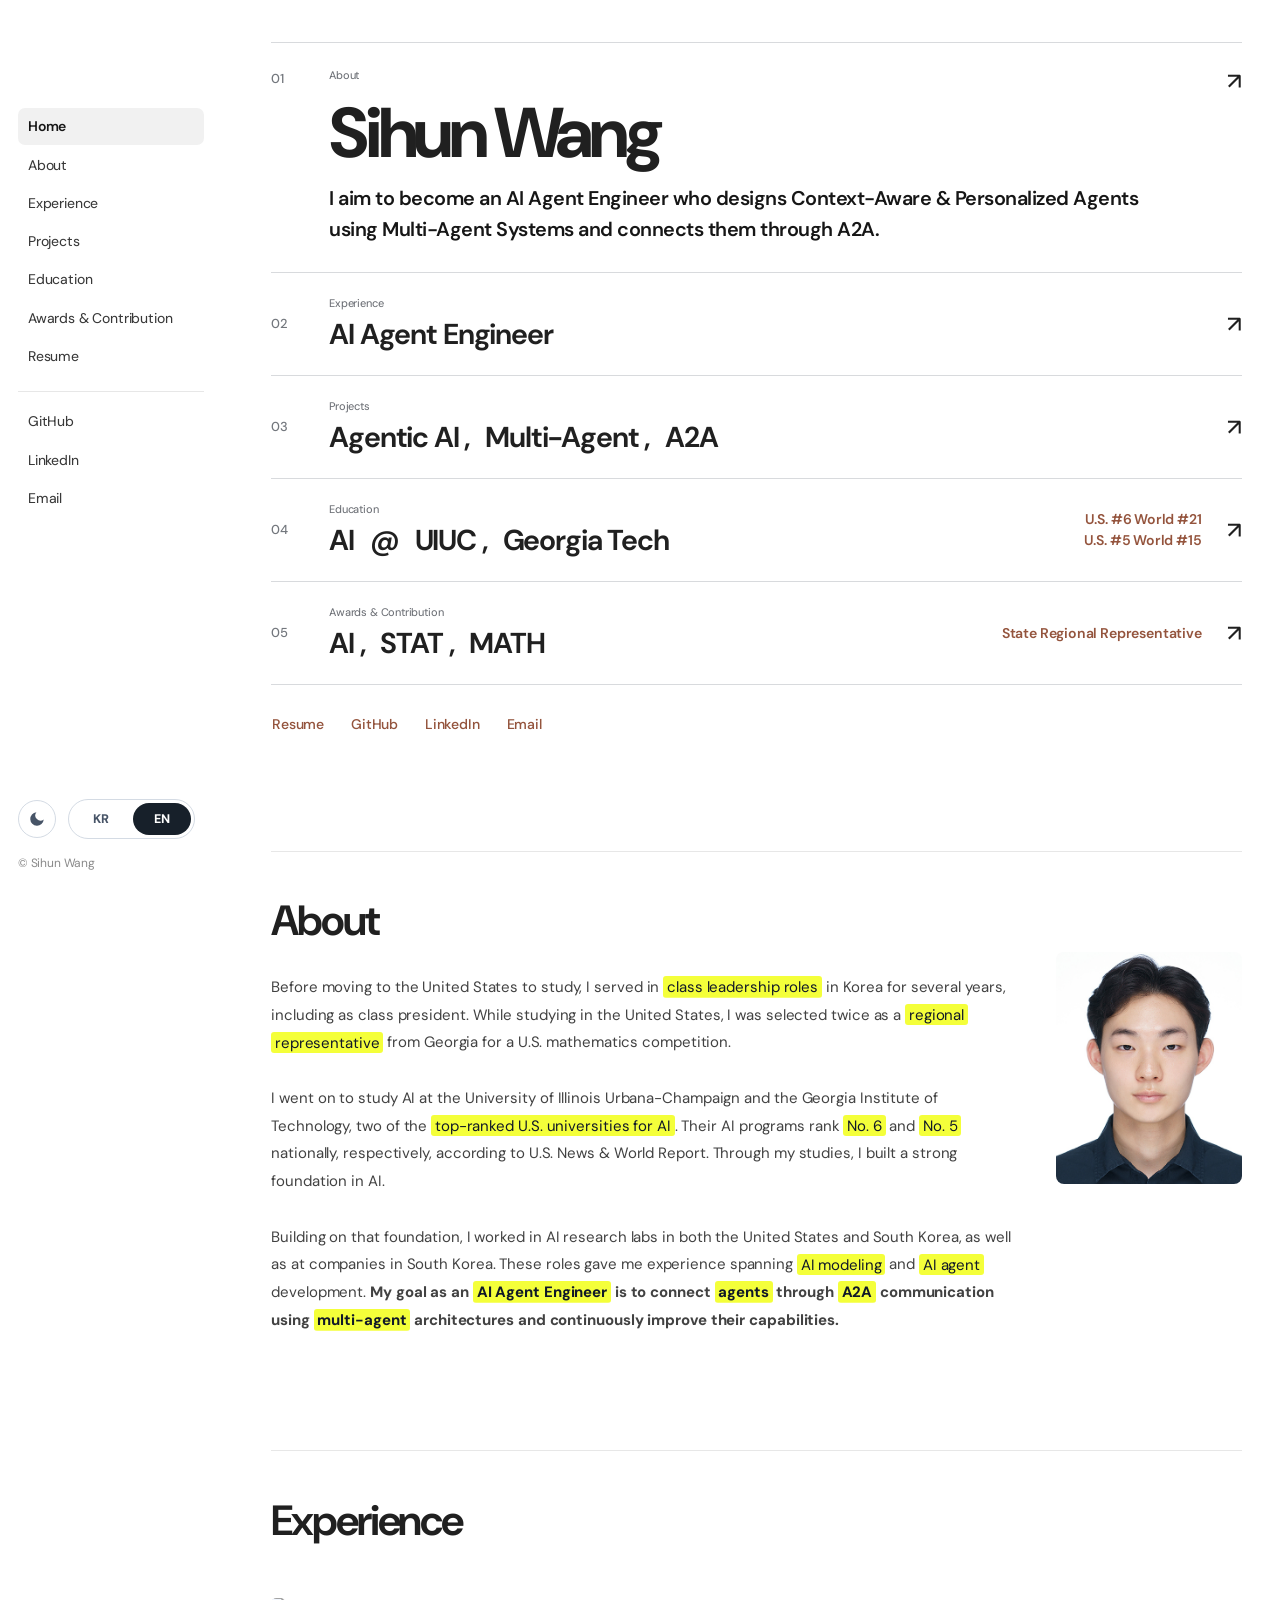
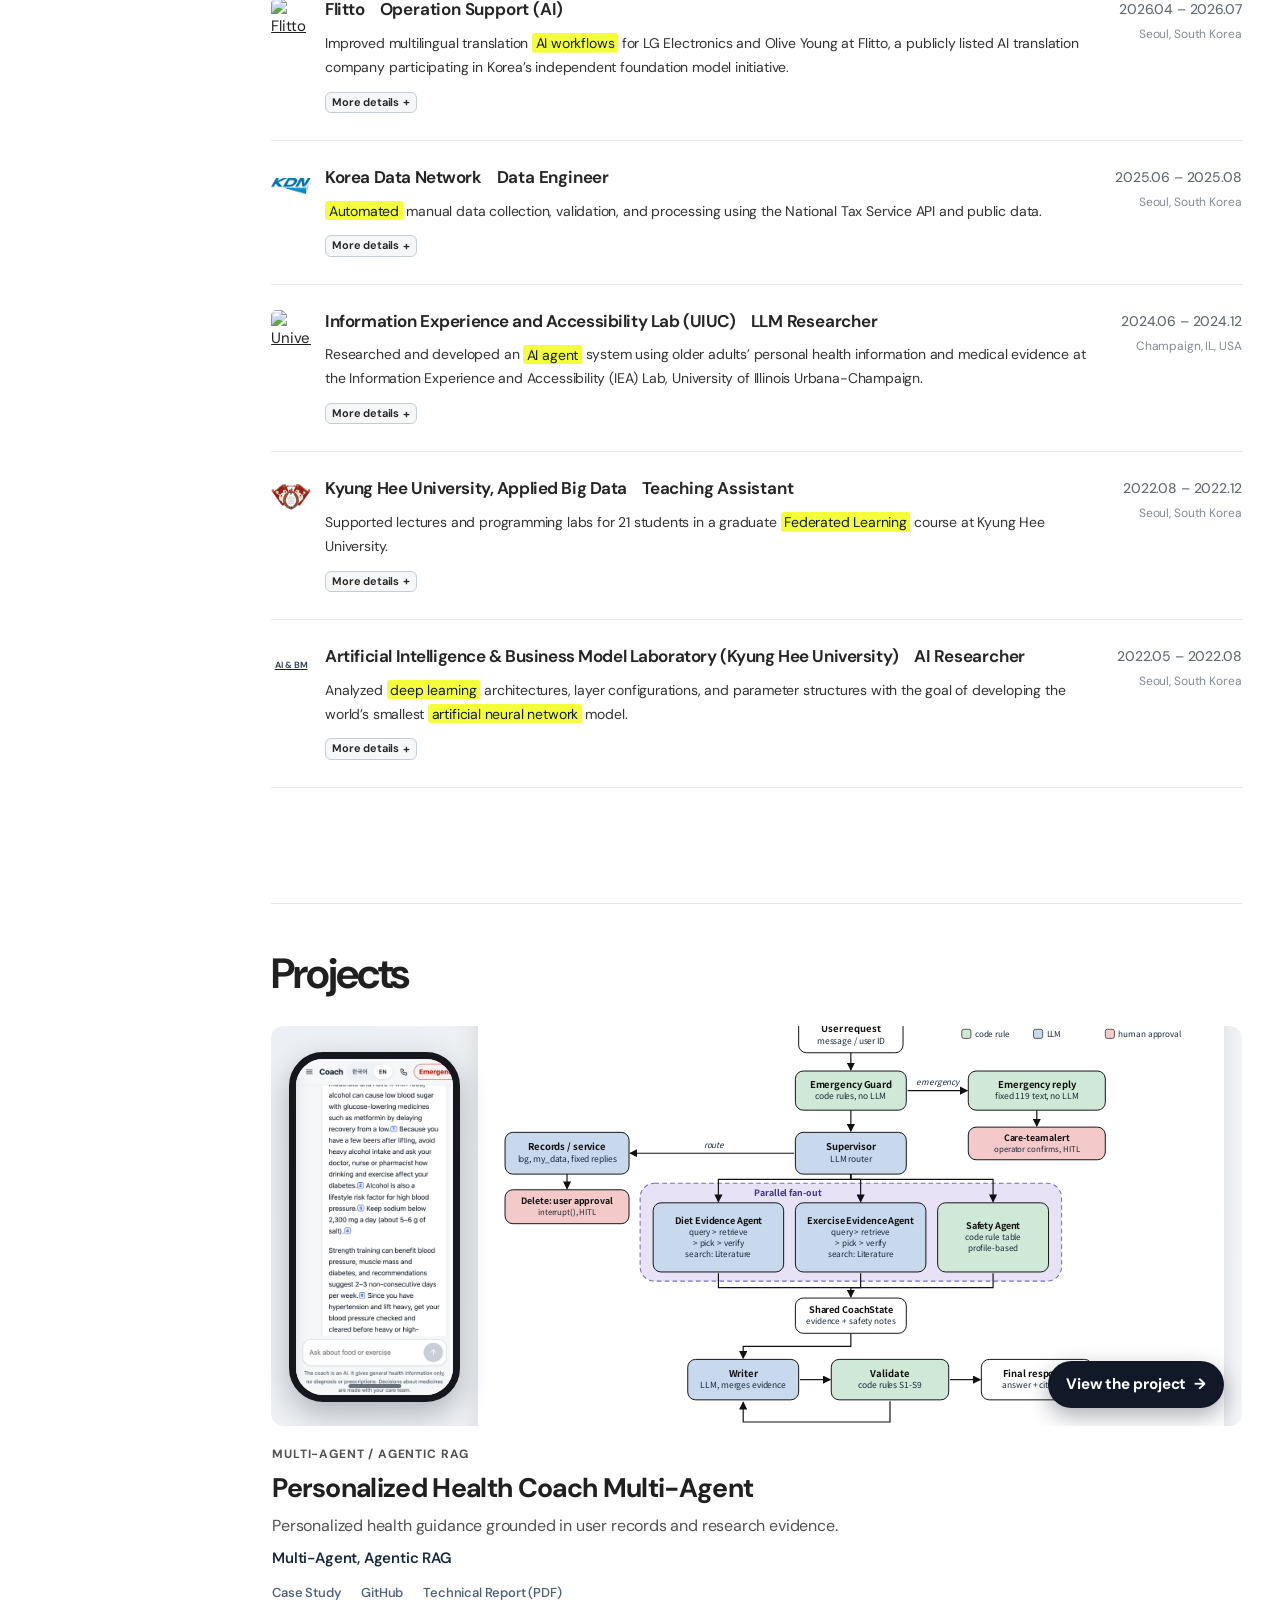
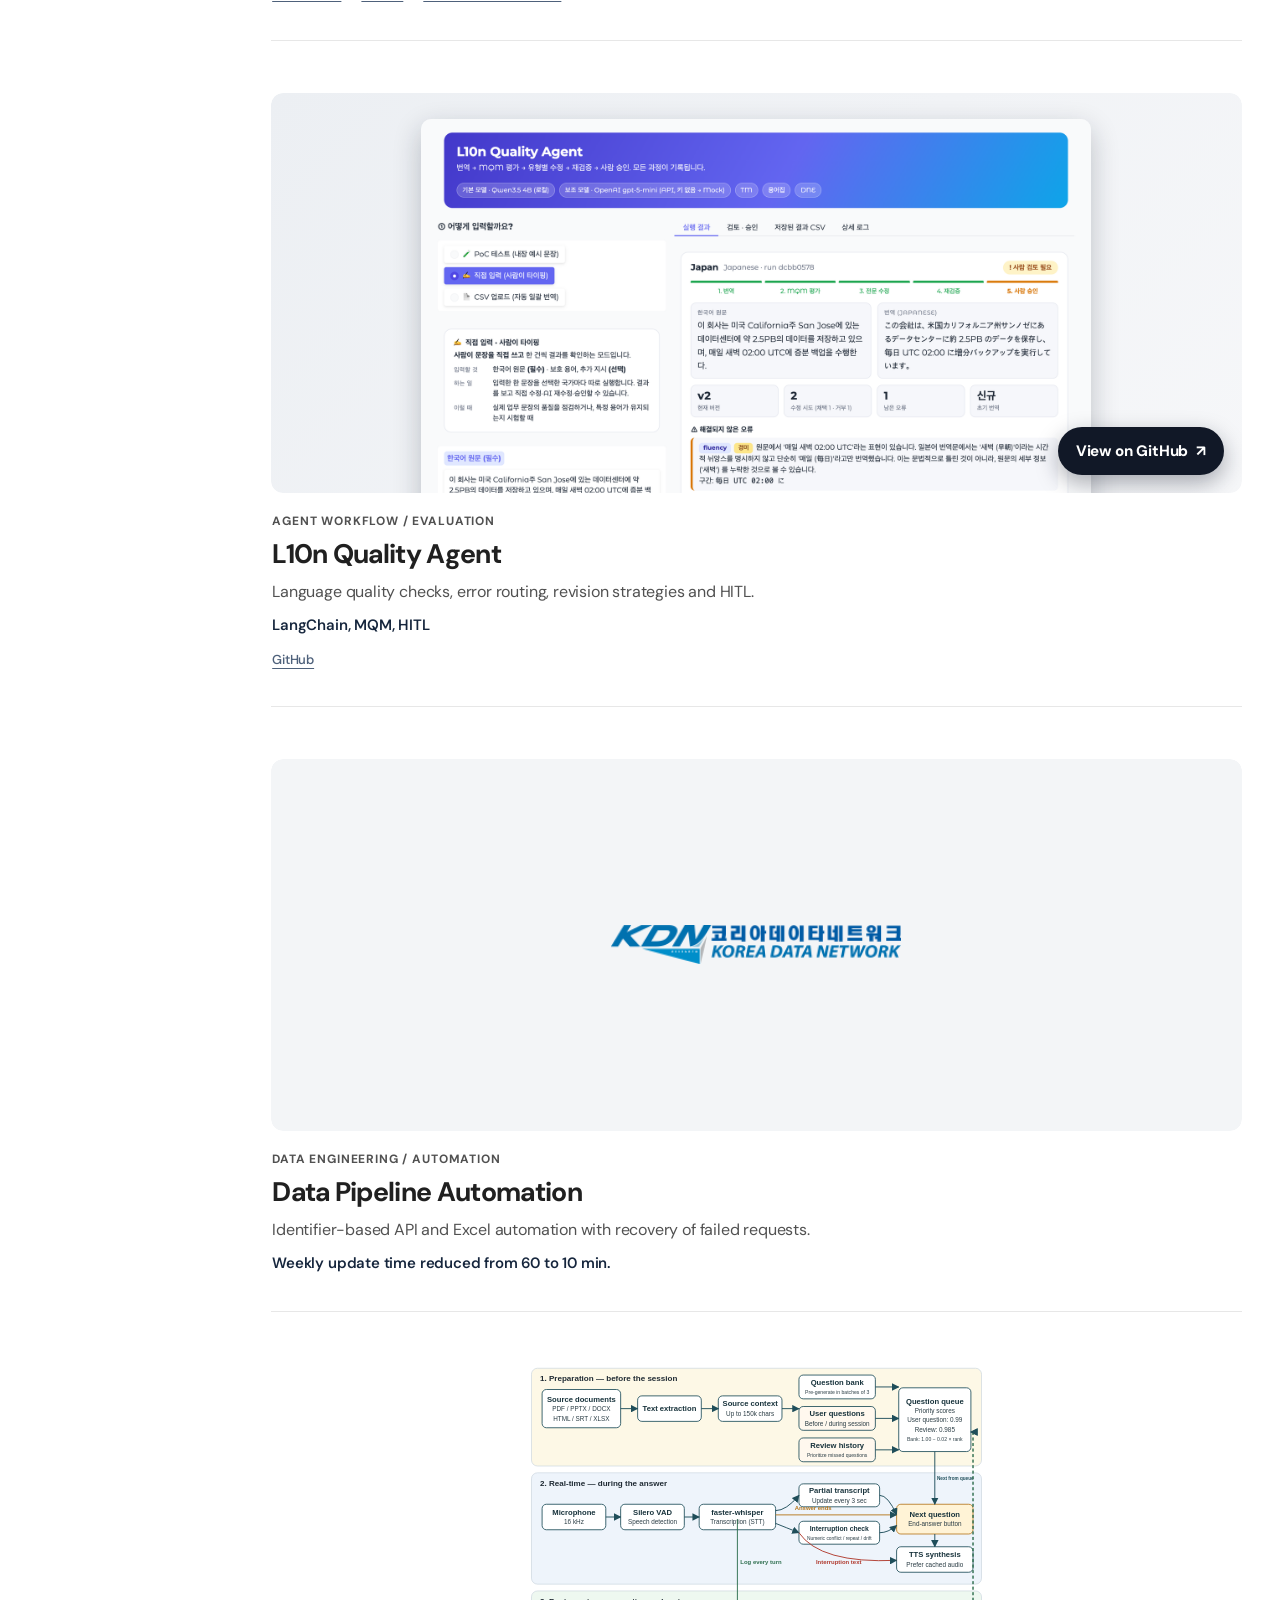
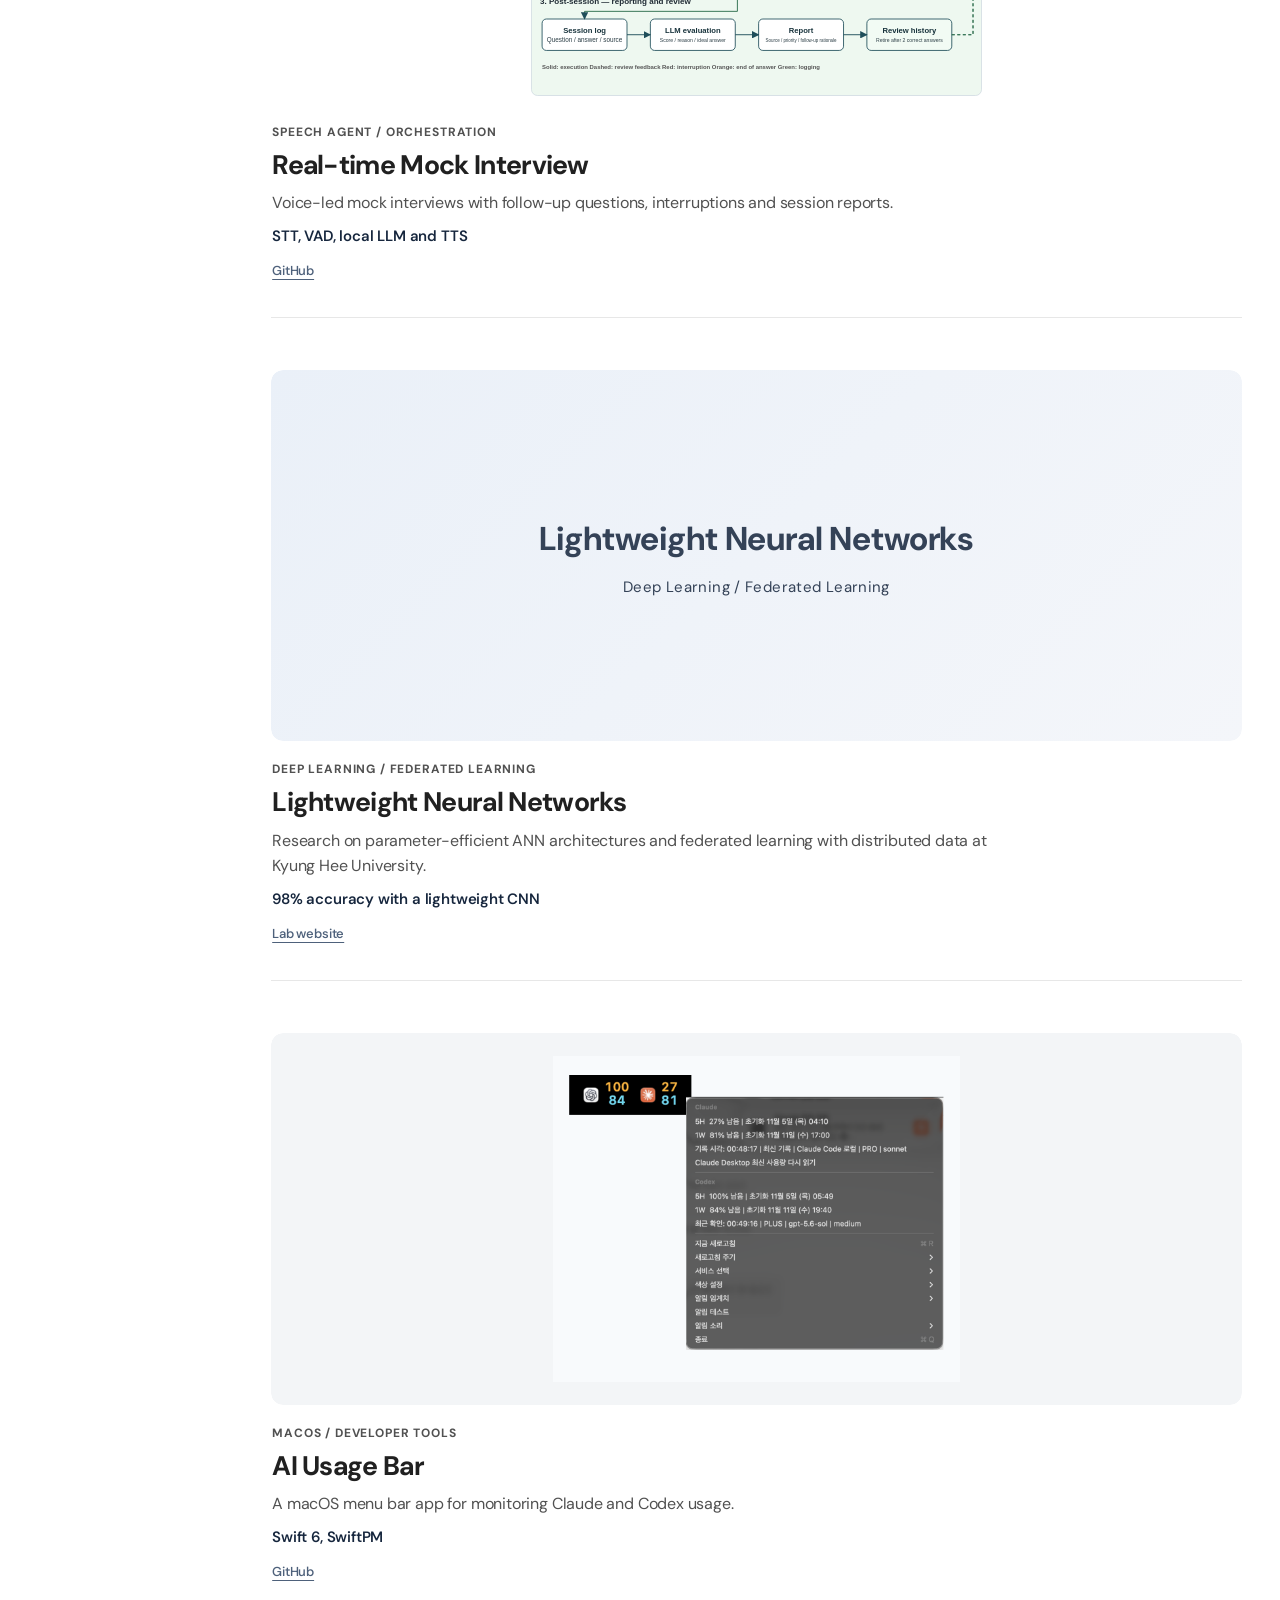
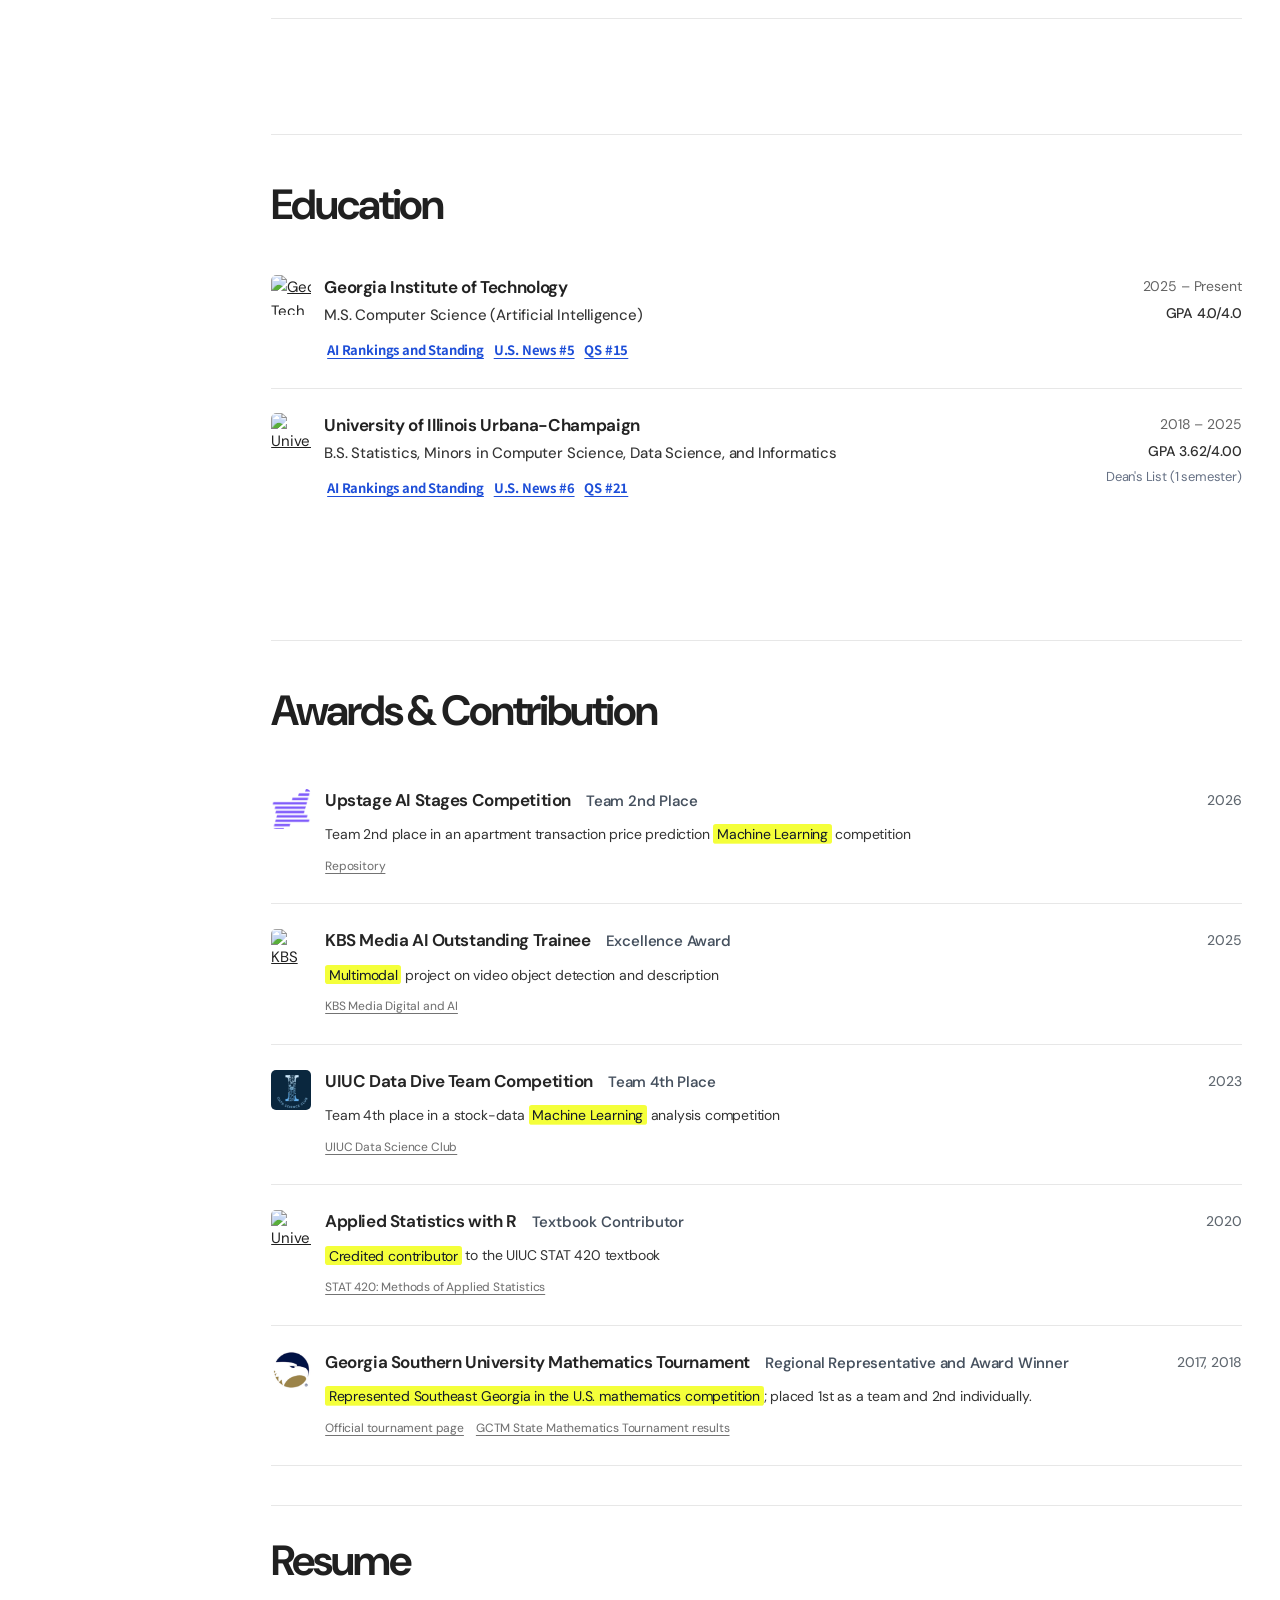
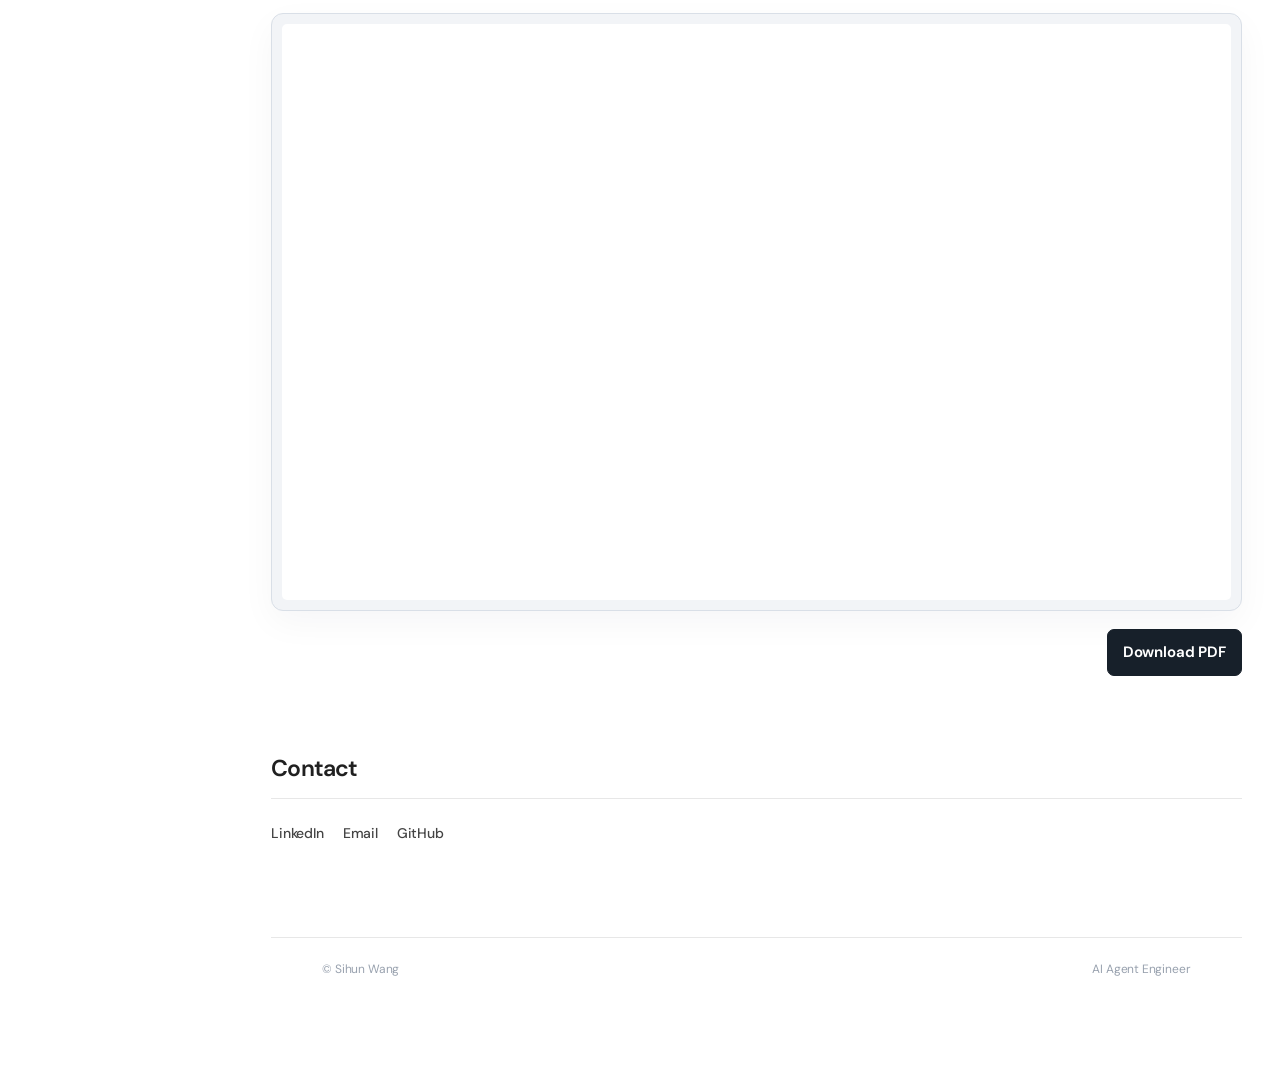
==== commit 1f8e1ae5: "Replace portfolio resume with latest PDF" ====
--- a/index.html
+++ b/index.html
@@ -400,12 +400,12 @@
     <div class="resume-viewer-controls" role="group" aria-label="Resume zoom">
       <button type="button" data-resume-minus aria-label="Zoom out">−</button><output data-resume-zoom>100%</output><button type="button" data-resume-plus aria-label="Zoom in">+</button><button type="button" data-resume-fit data-v2-en="Fit" data-v2-ko="맞춤">Fit</button>
     </div>
-    <div class="resume-viewer-scroll" data-resume-scroll tabindex="0" aria-label="Scrollable resume preview"><img src="./assets/resume-mobile.png?v=20261126-final" alt="Sihun Wang resume" loading="lazy" width="1224" height="1584" /></div>
+    <div class="resume-viewer-scroll" data-resume-scroll tabindex="0" aria-label="Scrollable resume preview"><img src="./assets/resume-mobile.png?v=20261127-new-resume" alt="Sihun Wang resume" loading="lazy" width="1224" height="1584" /></div>
   </div>
   <div class="v2-resume-frame-shell">
-    <iframe class="v2-resume-frame" src="./assets/Resume_Sihun_Wang.pdf?v=20261126-final#toolbar=1&amp;navpanes=0&amp;scrollbar=1&amp;view=FitH" title="Sihun Wang résumé PDF" loading="lazy"></iframe>
-  </div>
-  <div class="v2-resume-action"><a class="v2-resume-link" href="./assets/Resume_Sihun_Wang.pdf?v=20261126-final" download data-v2-en="Download PDF" data-v2-ko="PDF 다운로드">Download PDF</a></div>
+    <iframe class="v2-resume-frame" src="./assets/Resume_Sihun_Wang.pdf?v=20261127-new-resume#toolbar=1&amp;navpanes=0&amp;scrollbar=1&amp;view=FitH" title="Sihun Wang résumé PDF" loading="lazy"></iframe>
+  </div>
+  <div class="v2-resume-action"><a class="v2-resume-link" href="./assets/Resume_Sihun_Wang.pdf?v=20261127-new-resume" download data-v2-en="Download PDF" data-v2-ko="PDF 다운로드">Download PDF</a></div>
 </section>
 <section class="v2-section v2-resume-contact">
 <div class="v2-section-top"><h2 data-v2-en="Contact" data-v2-ko="Contact">Contact</h2></div>
@@ -415,7 +415,7 @@
 </section>
 <footer class="v2-footer"><span>© Sihun Wang</span><span>AI Agent Engineer</span></footer>
 </div></main>
-<dialog class="resume-dialog" data-resume-dialog aria-labelledby="resume-dialog-title"><form method="dialog" class="resume-dialog-card"><button type="button" class="resume-dialog-close" aria-label="Close">×</button><h2 id="resume-dialog-title">Download Resume</h2><label>Name<input name="name" autocomplete="name" maxlength="150"></label><label>Role / Company<input name="role" autocomplete="organization-title" maxlength="150"></label><p data-resume-intro data-v2-en="Optional contact details are shared with the portfolio owner." data-v2-ko="선택적으로 입력한 연락처 관련 정보는 포트폴리오 운영자에게 전달됩니다.">Optional contact details are shared with the portfolio owner.</p><div class="resume-dialog-actions"><button type="submit" data-resume-submit>Continue</button></div></form></dialog>
+<dialog class="resume-dialog" data-resume-dialog aria-labelledby="resume-dialog-title"><form method="dialog" class="resume-dialog-card"><button type="button" class="resume-dialog-close" aria-label="Close">×</button><h2 id="resume-dialog-title">Download Resume</h2><label>Name<input name="name" autocomplete="name" maxlength="150"></label><label>Role / Company<input name="role" autocomplete="organization-title" maxlength="150"></label><div class="resume-dialog-actions"><button type="submit" data-resume-submit>Continue</button></div></form></dialog>
 <div class="image-lightbox" data-image-lightbox aria-hidden="true"><button type="button" data-lightbox-close aria-label="Close enlarged image">×</button><img data-lightbox-image alt="" /></div>
 
 <script>
--- a/site.css
+++ b/site.css
@@ -675,7 +675,7 @@
 body.v2-page .v2-logo{margin-bottom:37px;font-size:21px}
 body.v2-page .v2-nav{gap:2px}
 body.v2-page .v2-nav a{padding:8px 10px;font-size:14px;line-height:1.45;border-radius:7px;white-space:normal}
-body.v2-page .v2-nav .v2-nav-secondary-start{
+body.v2-page .v2-nav .v2-nav-secondary-start + a{
   margin-top:15px;
   padding-top:19px;
   border-top:1px solid #e7e7e7;
@@ -2081,3 +2081,6 @@
  body.v2-page .v2-project-links,body.v2-page .v2-about-contact{flex-wrap:wrap}
  body.v2-page .v2-project-links a,body.v2-page .v2-about-contact a{display:inline-flex;align-items:center;min-height:44px}
 }
+
+/* Resume follows Awards & Contribution without an extra section-sized gap. */
+body.v2-home #awards + #resume{margin-top:clamp(24px,3vw,40px);padding-top:clamp(20px,2.5vw,30px)}
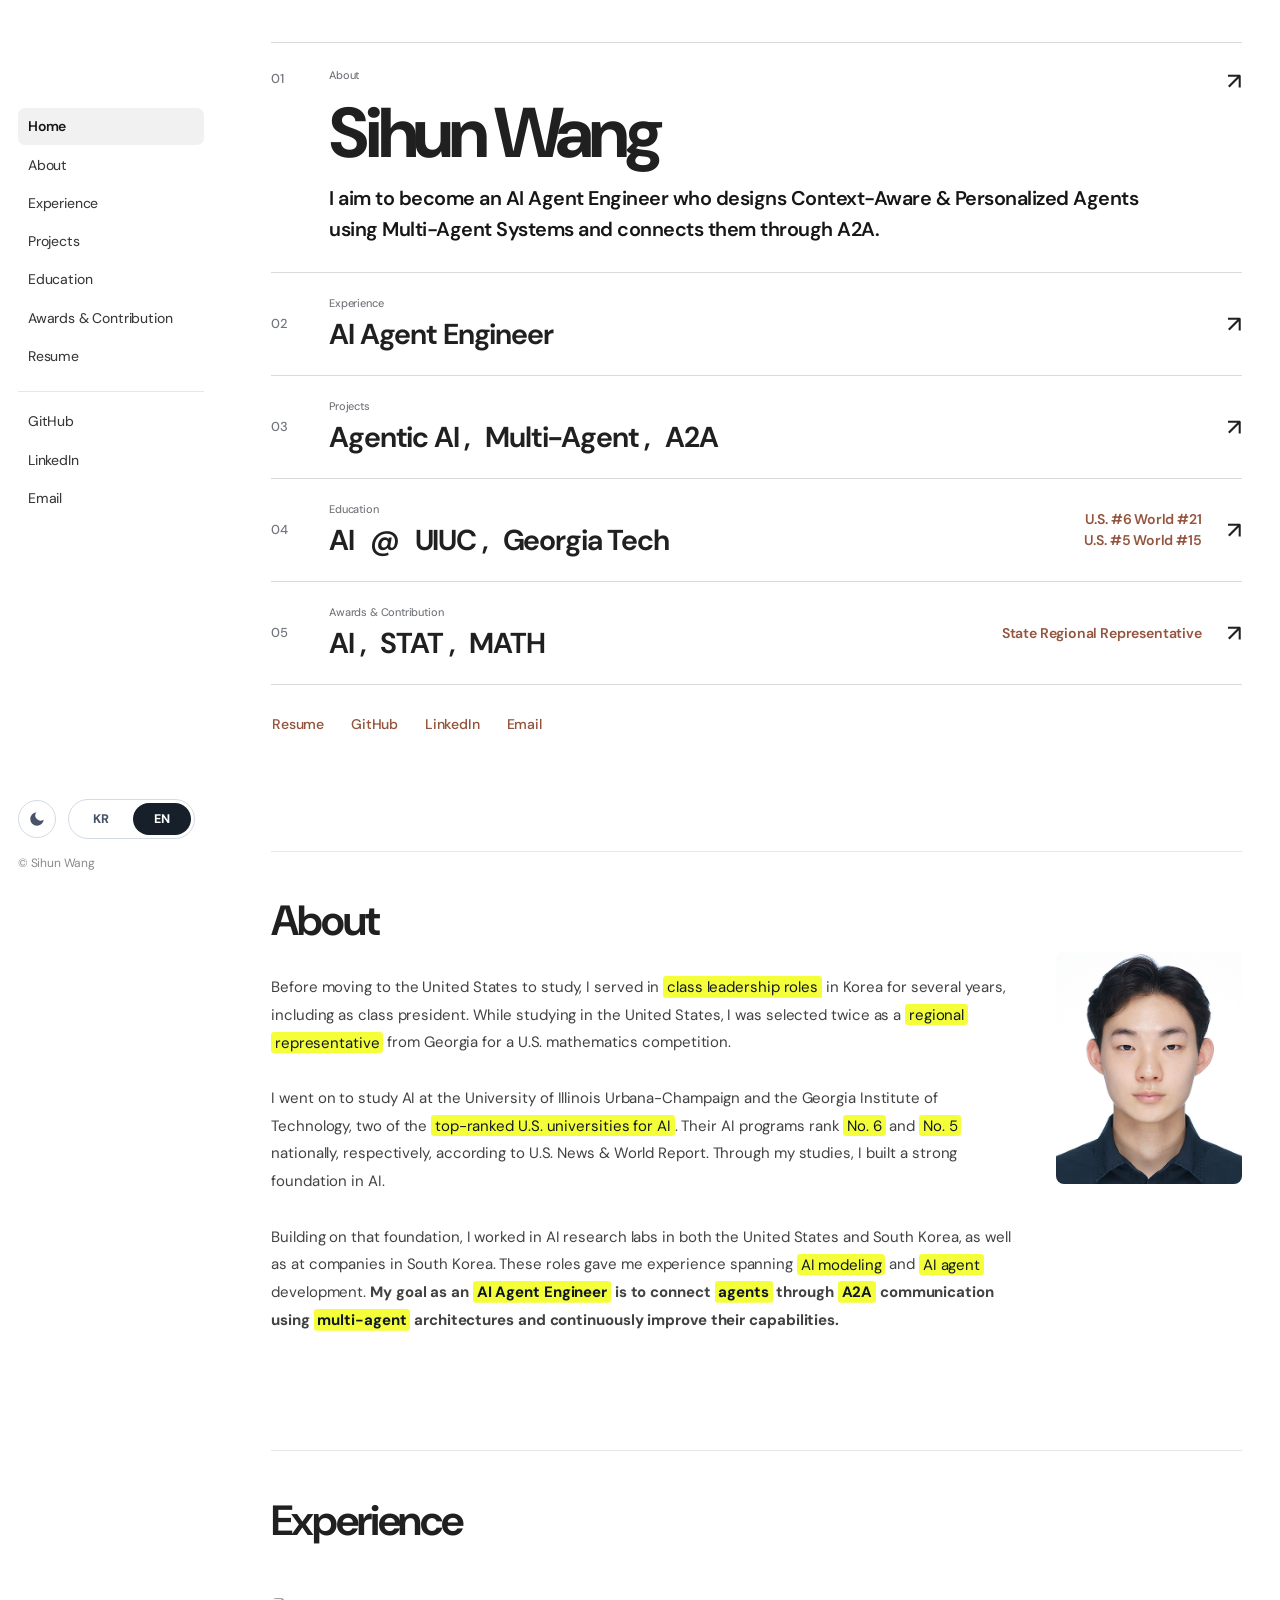
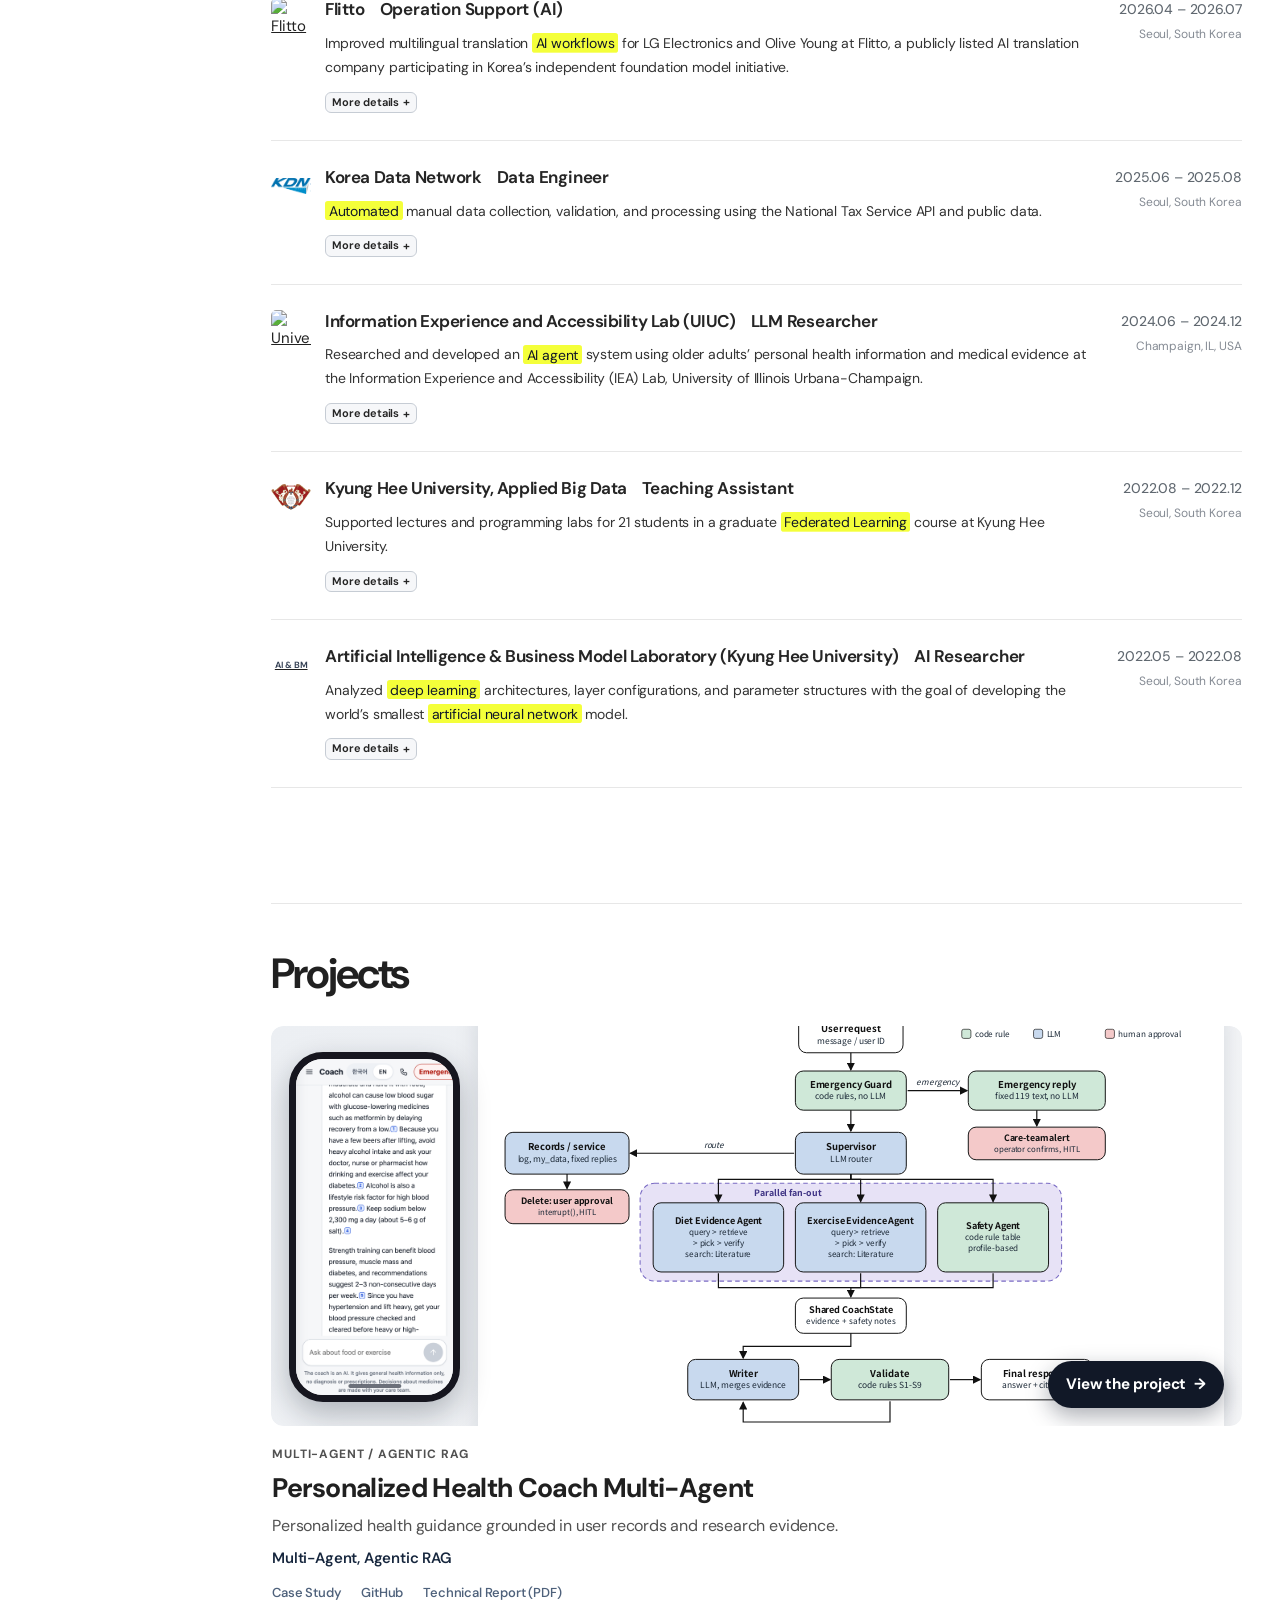
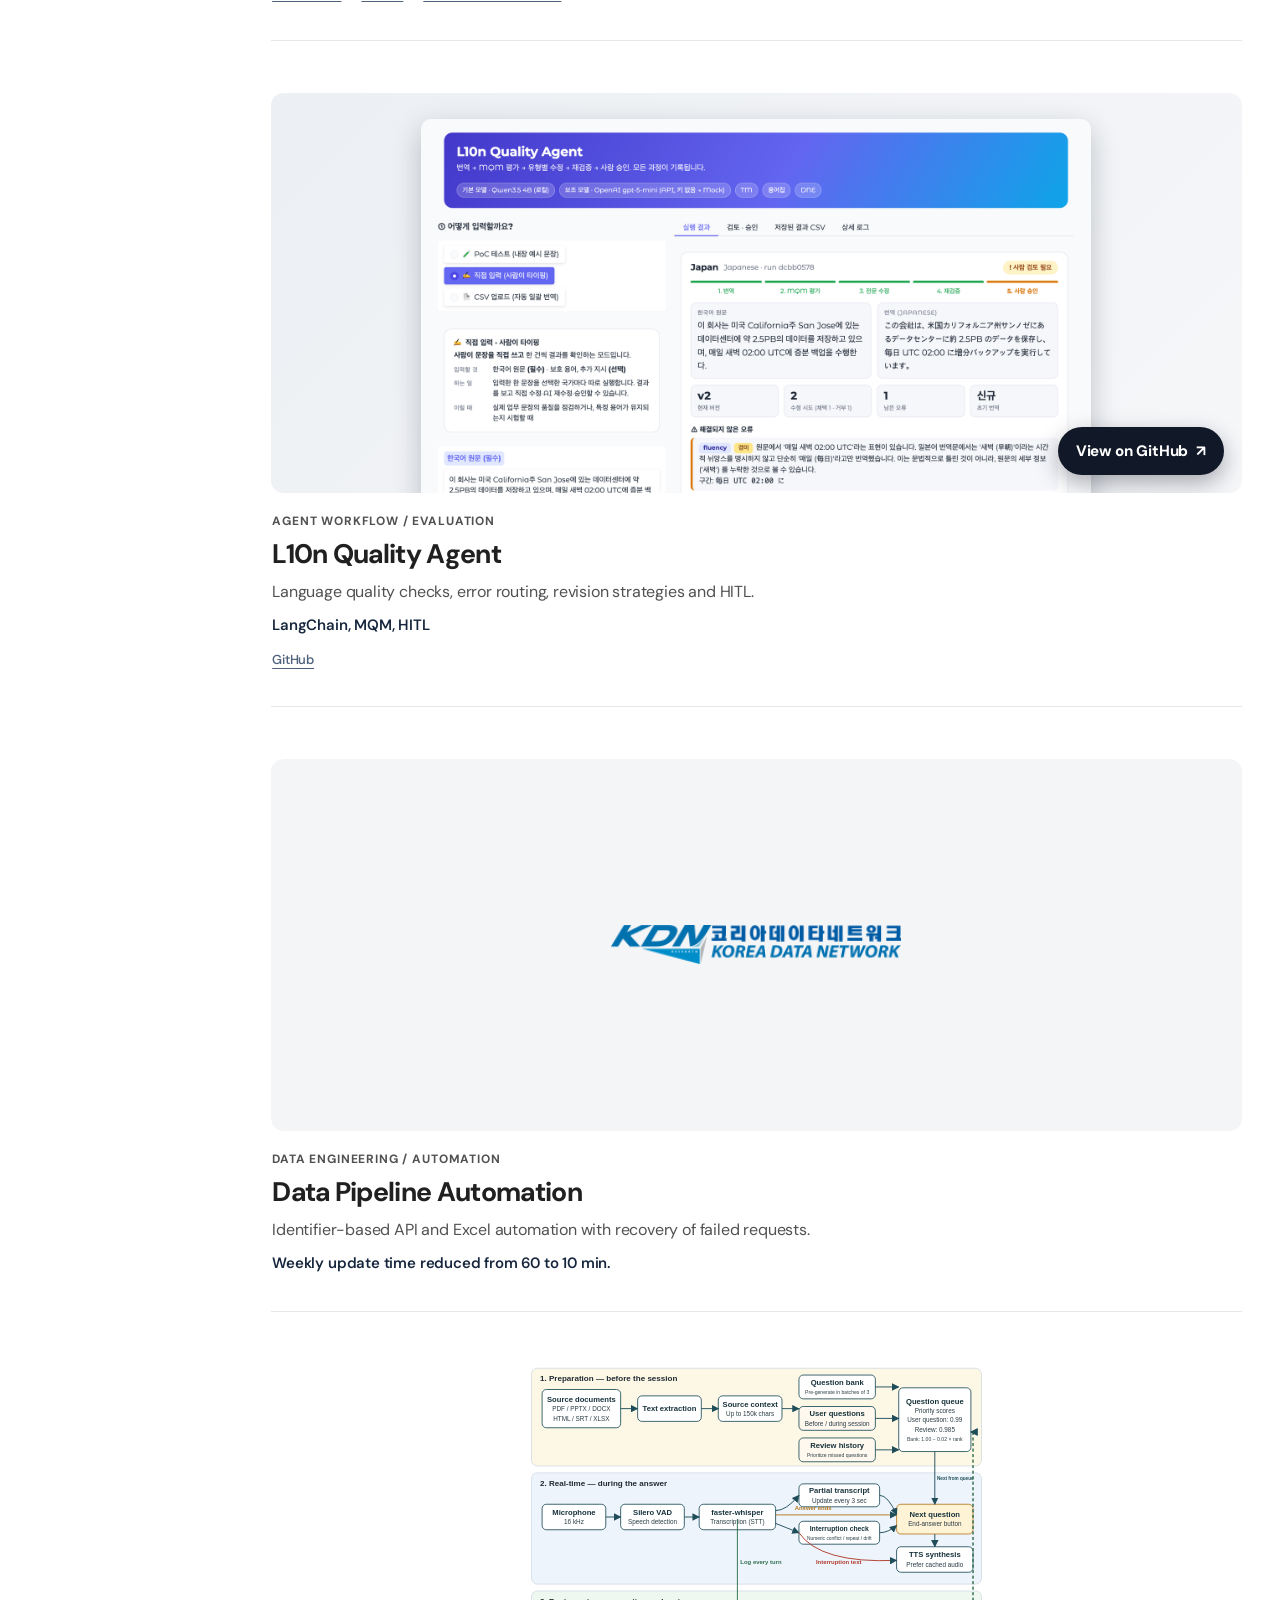
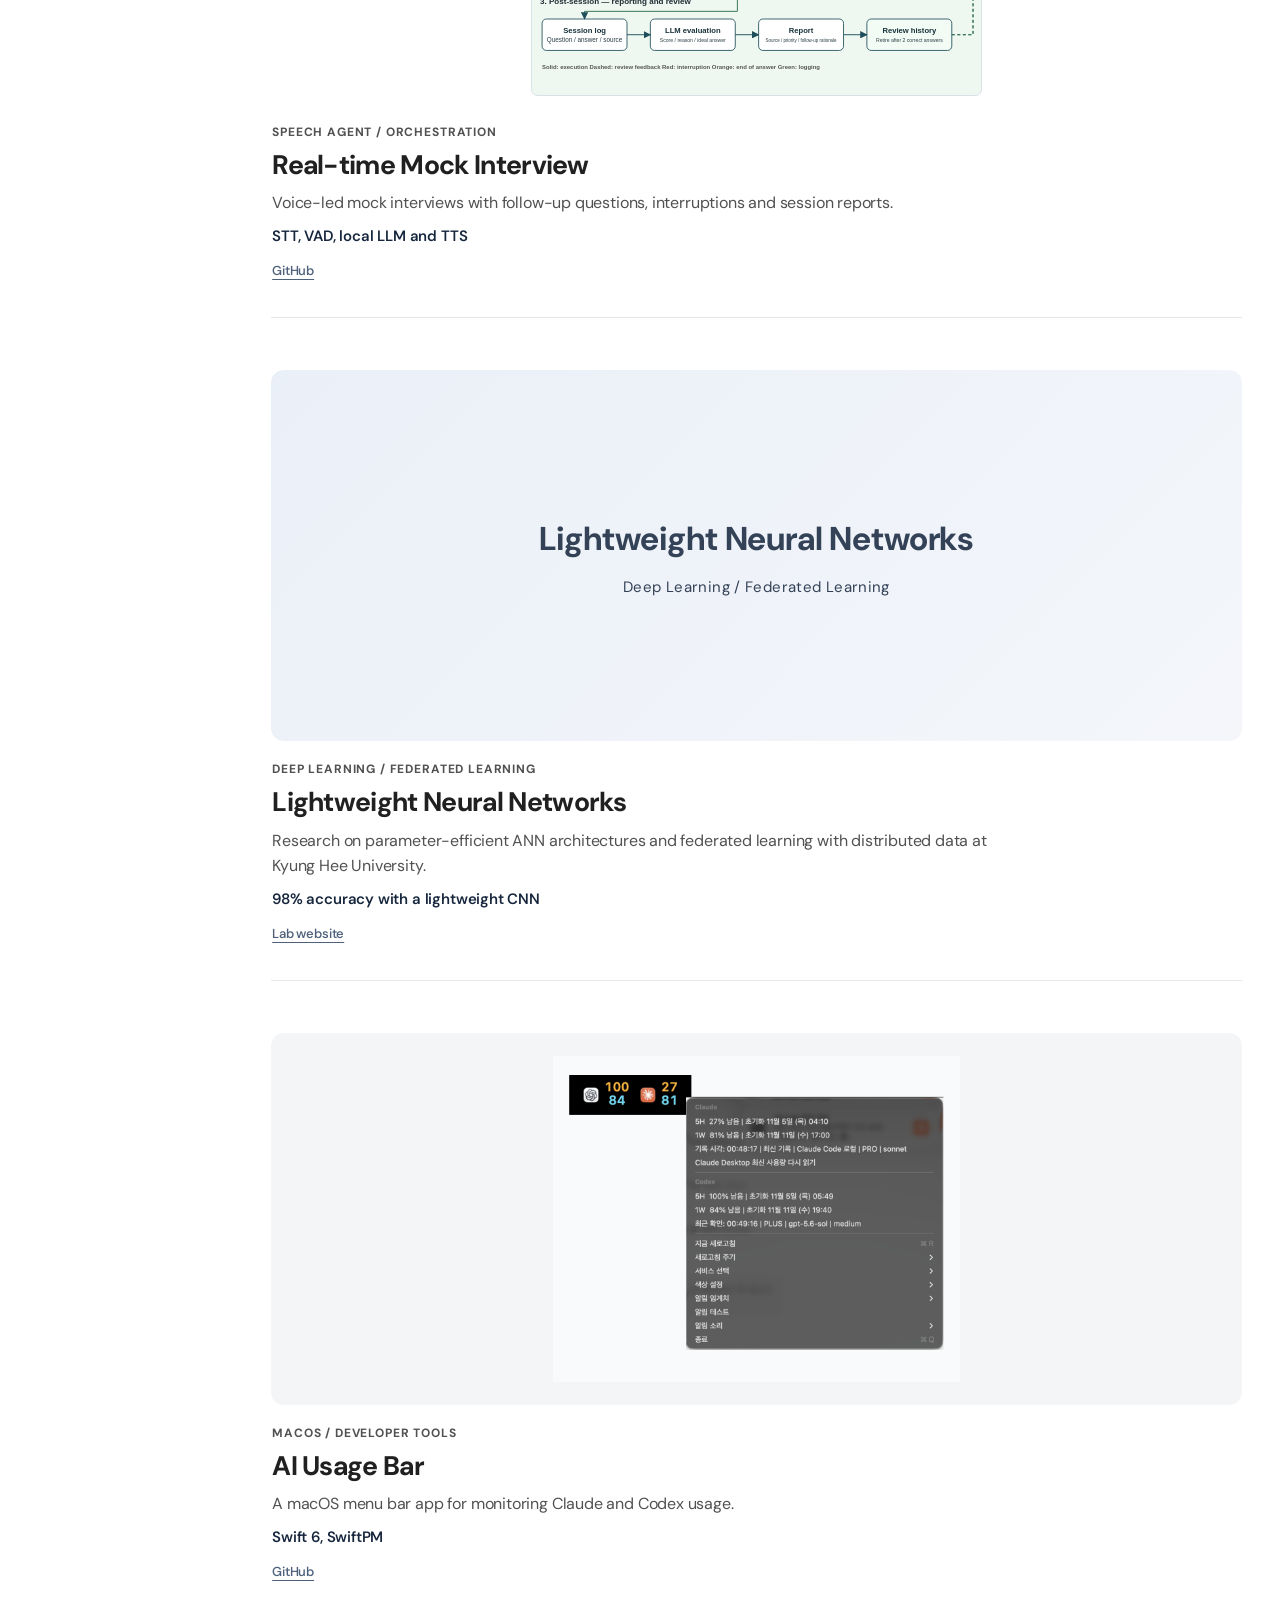
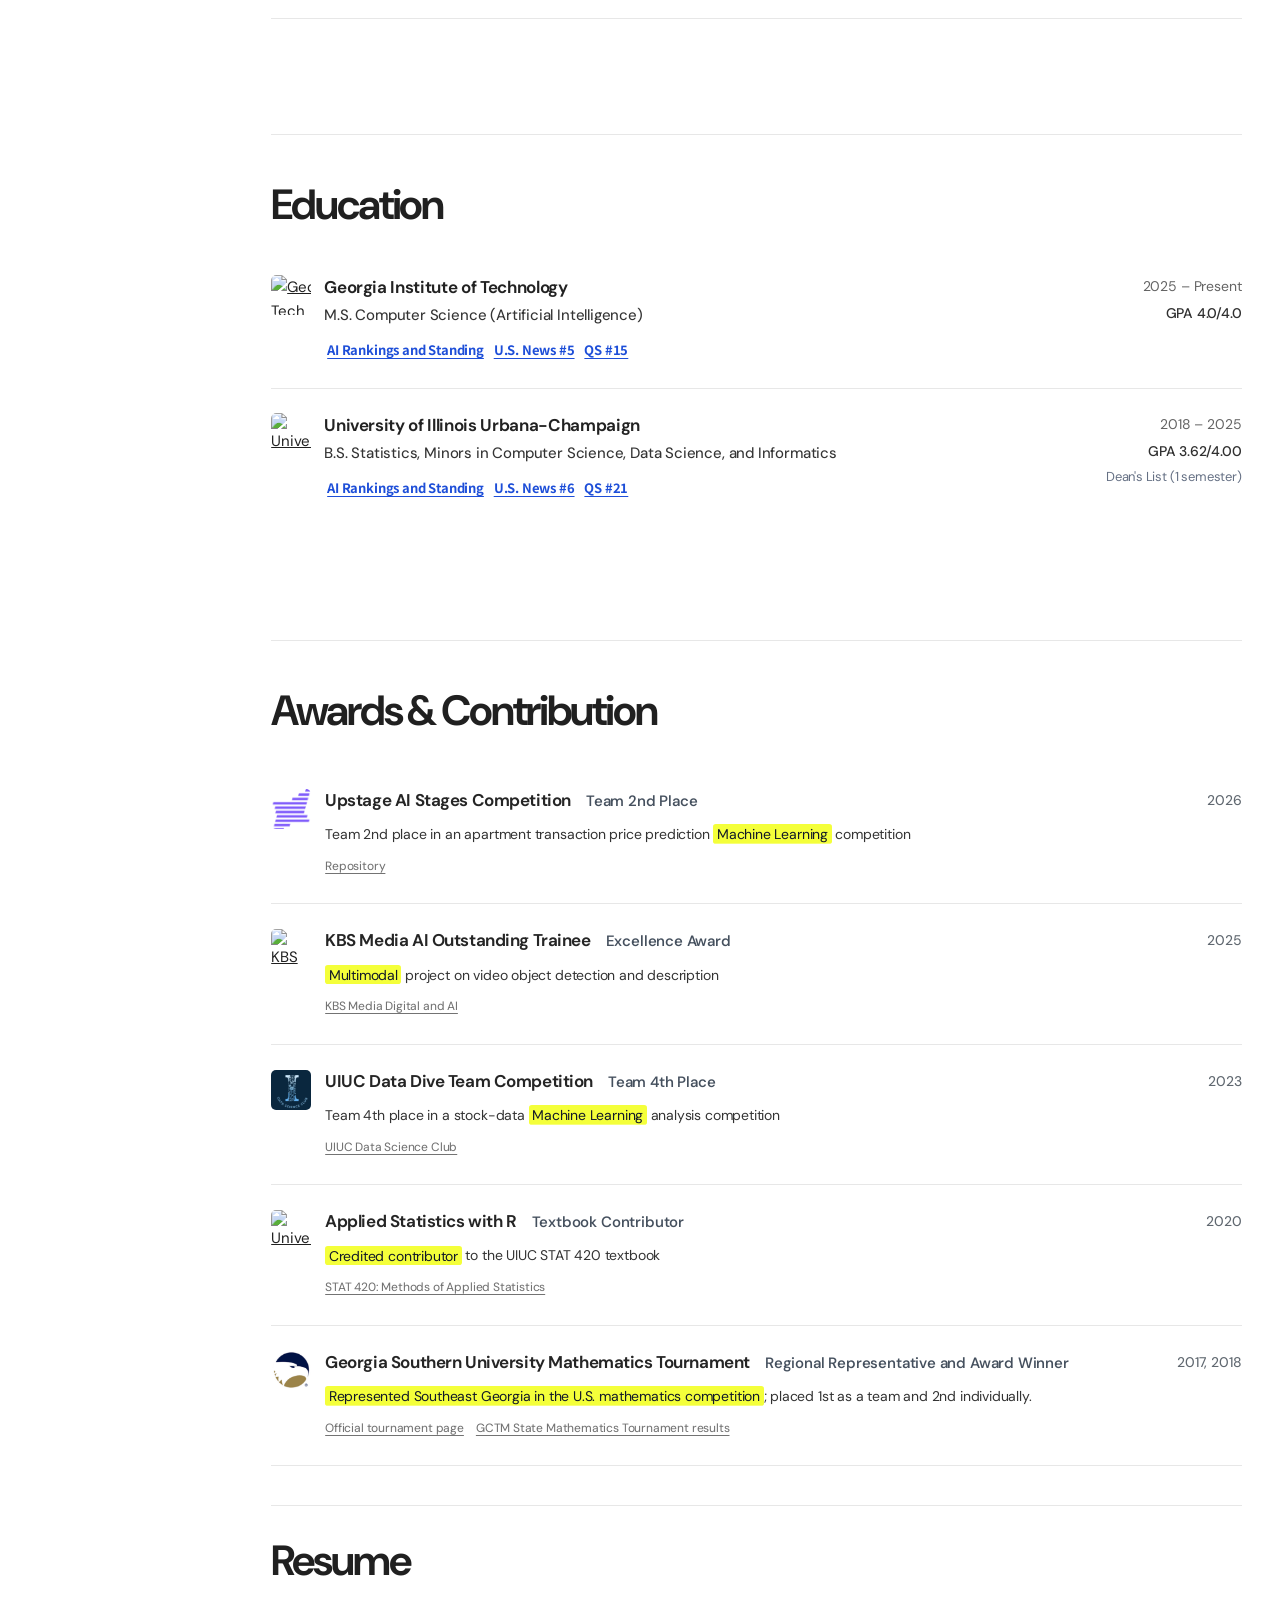
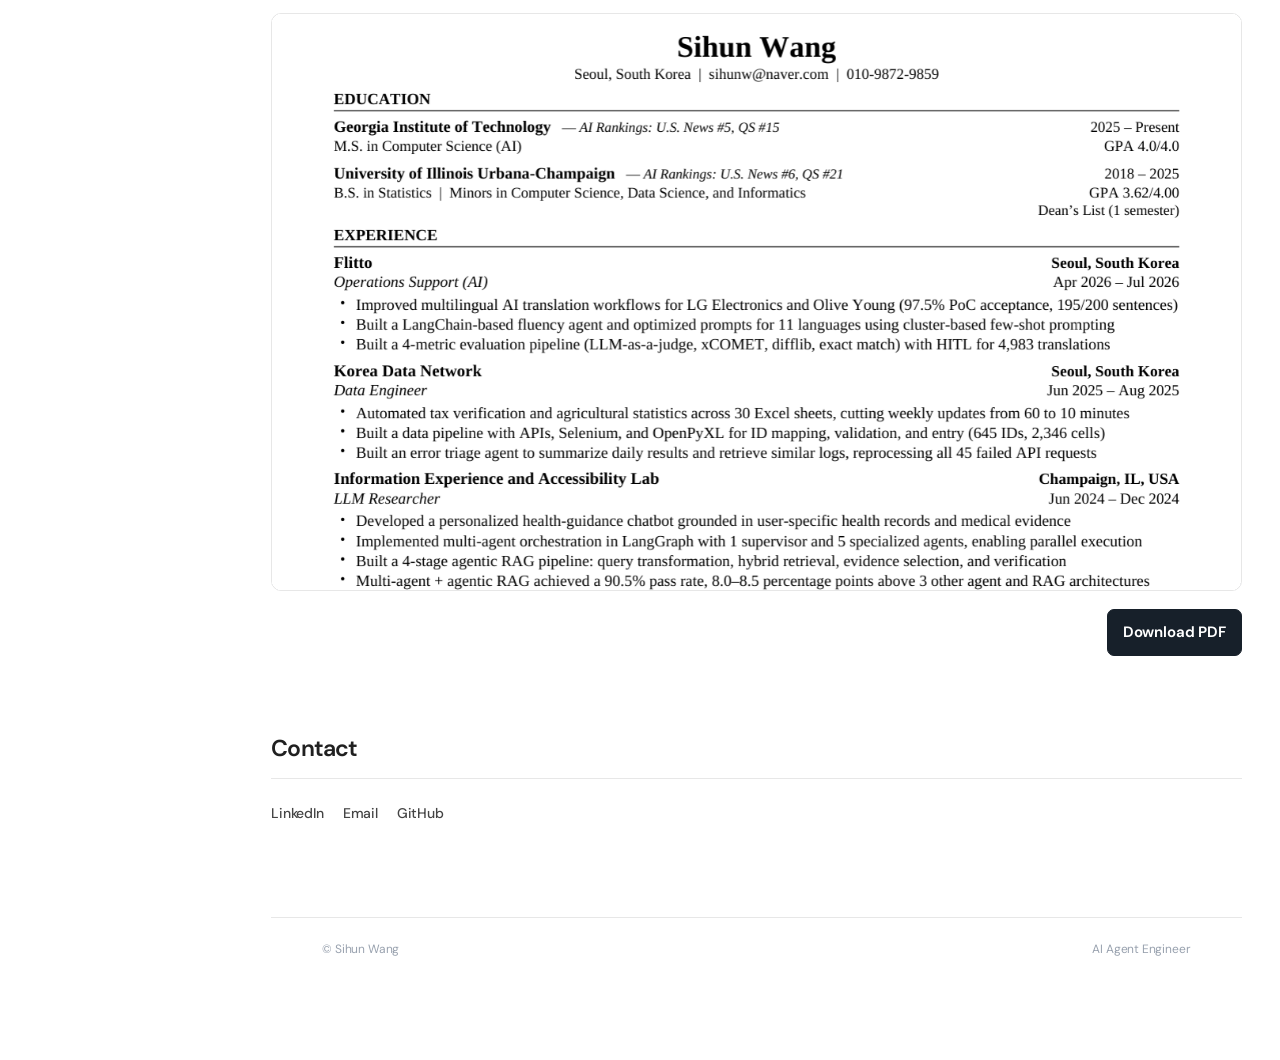
==== commit ce836636: "Replace resume toolbar with wheel zoom and drag-to-pan preview" ====
--- a/index.html
+++ b/index.html
@@ -15,7 +15,7 @@
 <link rel="stylesheet" href="https://cdn.jsdelivr.net/gh/orioncactus/pretendard/dist/web/variable/pretendardvariable.css" />
 <link rel="stylesheet" href="./styles.css?v=20261126-ranking-7b9cd5d" />
 <link rel="stylesheet" href="./site.css?v=20261126-mobile" />
-<script src="./app.js?v=20261127-resume-dialog-v2" defer></script>
+<script src="./app.js?v=20261127-resume-wheel-v3" defer></script>
 <script src="./site.js?v=20261126-ranking-7b9cd5d" defer></script>
 <script src="./highlight.js?v=20261126-ranking-7b9cd5d" defer></script>
 <style>
@@ -66,14 +66,11 @@
 <style id="interview-architecture-style">#proj-interview .interview-architecture{display:flex;align-items:center;justify-content:center;width:100%;max-width:580px;margin:0 auto;background:#fff;border-radius:10px;overflow:hidden}#proj-interview .interview-architecture img{display:block;width:100%;height:auto;max-height:340px;object-fit:contain}html[lang="en"] #proj-interview .interview-architecture .ko,html:not([lang="en"]) #proj-interview .interview-architecture .en{display:none!important}@media(max-width:600px){#proj-interview .interview-architecture img{max-height:260px}}</style>
 <script src="./portfolio-notifications.js?v=2" defer></script>
 <style id="resume-contained-viewer-style">
-body.v2-resume .v2-resume-frame{height:clamp(360px,64vh,640px);min-height:0}
-body.v2-resume .v2-resume-mobile-preview[data-resume-viewer]{background:#f2f4f7}
-body.v2-resume .resume-viewer-controls{display:flex;justify-content:center;align-items:center;gap:8px;padding:6px;border-bottom:1px solid #d9dfe7}
-body.v2-resume .resume-viewer-controls button{font:inherit;font-size:15px;min-width:40px;min-height:40px;padding:5px 10px;color:#17202a;background:#fff;border:1px solid #c9c9c9;border-radius:6px;cursor:pointer}
-body.v2-resume .resume-viewer-controls button:disabled{opacity:.4;cursor:default}
-body.v2-resume .resume-viewer-controls output{min-width:48px;text-align:center;color:#17202a;font-size:14px;font-variant-numeric:tabular-nums}
-body.v2-resume .resume-viewer-scroll{height:clamp(260px,57vh,460px);overflow:auto;-webkit-overflow-scrolling:touch;touch-action:pan-x pan-y;background:#fff}
-body.v2-resume .v2-resume-mobile-preview .resume-viewer-scroll img{display:block;max-width:none;min-width:100%;height:auto;margin:0}
+body.v2-resume .v2-resume-preview .v2-resume-mobile-preview[data-resume-viewer]{display:block;width:100%;box-sizing:border-box;border:1px solid var(--v2-divider);border-radius:10px;overflow:hidden;background:#f2f4f7}
+body.v2-resume .resume-viewer-scroll{height:clamp(360px,64vh,640px);overflow:auto;-webkit-overflow-scrolling:touch;touch-action:pan-x pan-y;background:#f2f4f7;cursor:grab;user-select:none;overflow-anchor:none}
+body.v2-resume .resume-viewer-scroll.is-dragging{cursor:grabbing}
+body.v2-resume .v2-resume-mobile-preview .resume-viewer-scroll img{display:block;width:100%;max-width:none;min-width:0;height:auto;margin:0 auto;background:#fff;user-select:none;-webkit-user-drag:none}
+@media(max-width:820px){body.v2-resume .resume-viewer-scroll{height:clamp(260px,57vh,460px)}}
 </style>
 </head>
 <body class="v2-page v2-home v2-about v2-section-page v2-projects v2-resume" data-v2-page="home">
@@ -397,13 +394,7 @@
   <header class="v2-long-heading"><h2 id="home-resume-heading"><a href="./resume/">Resume</a></h2></header>
 <section class="v2-resume-preview" aria-label="Resume PDF preview">
   <div class="v2-resume-mobile-preview" data-resume-viewer>
-    <div class="resume-viewer-controls" role="group" aria-label="Resume zoom">
-      <button type="button" data-resume-minus aria-label="Zoom out">−</button><output data-resume-zoom>100%</output><button type="button" data-resume-plus aria-label="Zoom in">+</button><button type="button" data-resume-fit data-v2-en="Fit" data-v2-ko="맞춤">Fit</button>
-    </div>
-    <div class="resume-viewer-scroll" data-resume-scroll tabindex="0" aria-label="Scrollable resume preview"><img src="./assets/resume-mobile.png?v=20261127-new-resume" alt="Sihun Wang resume" loading="lazy" width="1224" height="1584" /></div>
-  </div>
-  <div class="v2-resume-frame-shell">
-    <iframe class="v2-resume-frame" src="./assets/Resume_Sihun_Wang.pdf?v=20261127-new-resume#toolbar=1&amp;navpanes=0&amp;scrollbar=1&amp;view=FitH" title="Sihun Wang résumé PDF" loading="lazy"></iframe>
+    <div class="resume-viewer-scroll" data-resume-scroll tabindex="0" aria-label="Resume preview: scroll wheel to zoom, drag to pan"><img src="./assets/resume-mobile.png?v=20261127-new-resume" alt="Sihun Wang resume" loading="lazy" draggable="false" width="1224" height="1584" /></div>
   </div>
   <div class="v2-resume-action"><a class="v2-resume-link" href="./assets/Resume_Sihun_Wang.pdf?v=20261127-new-resume" download data-v2-en="Download PDF" data-v2-ko="PDF 다운로드">Download PDF</a></div>
 </section>
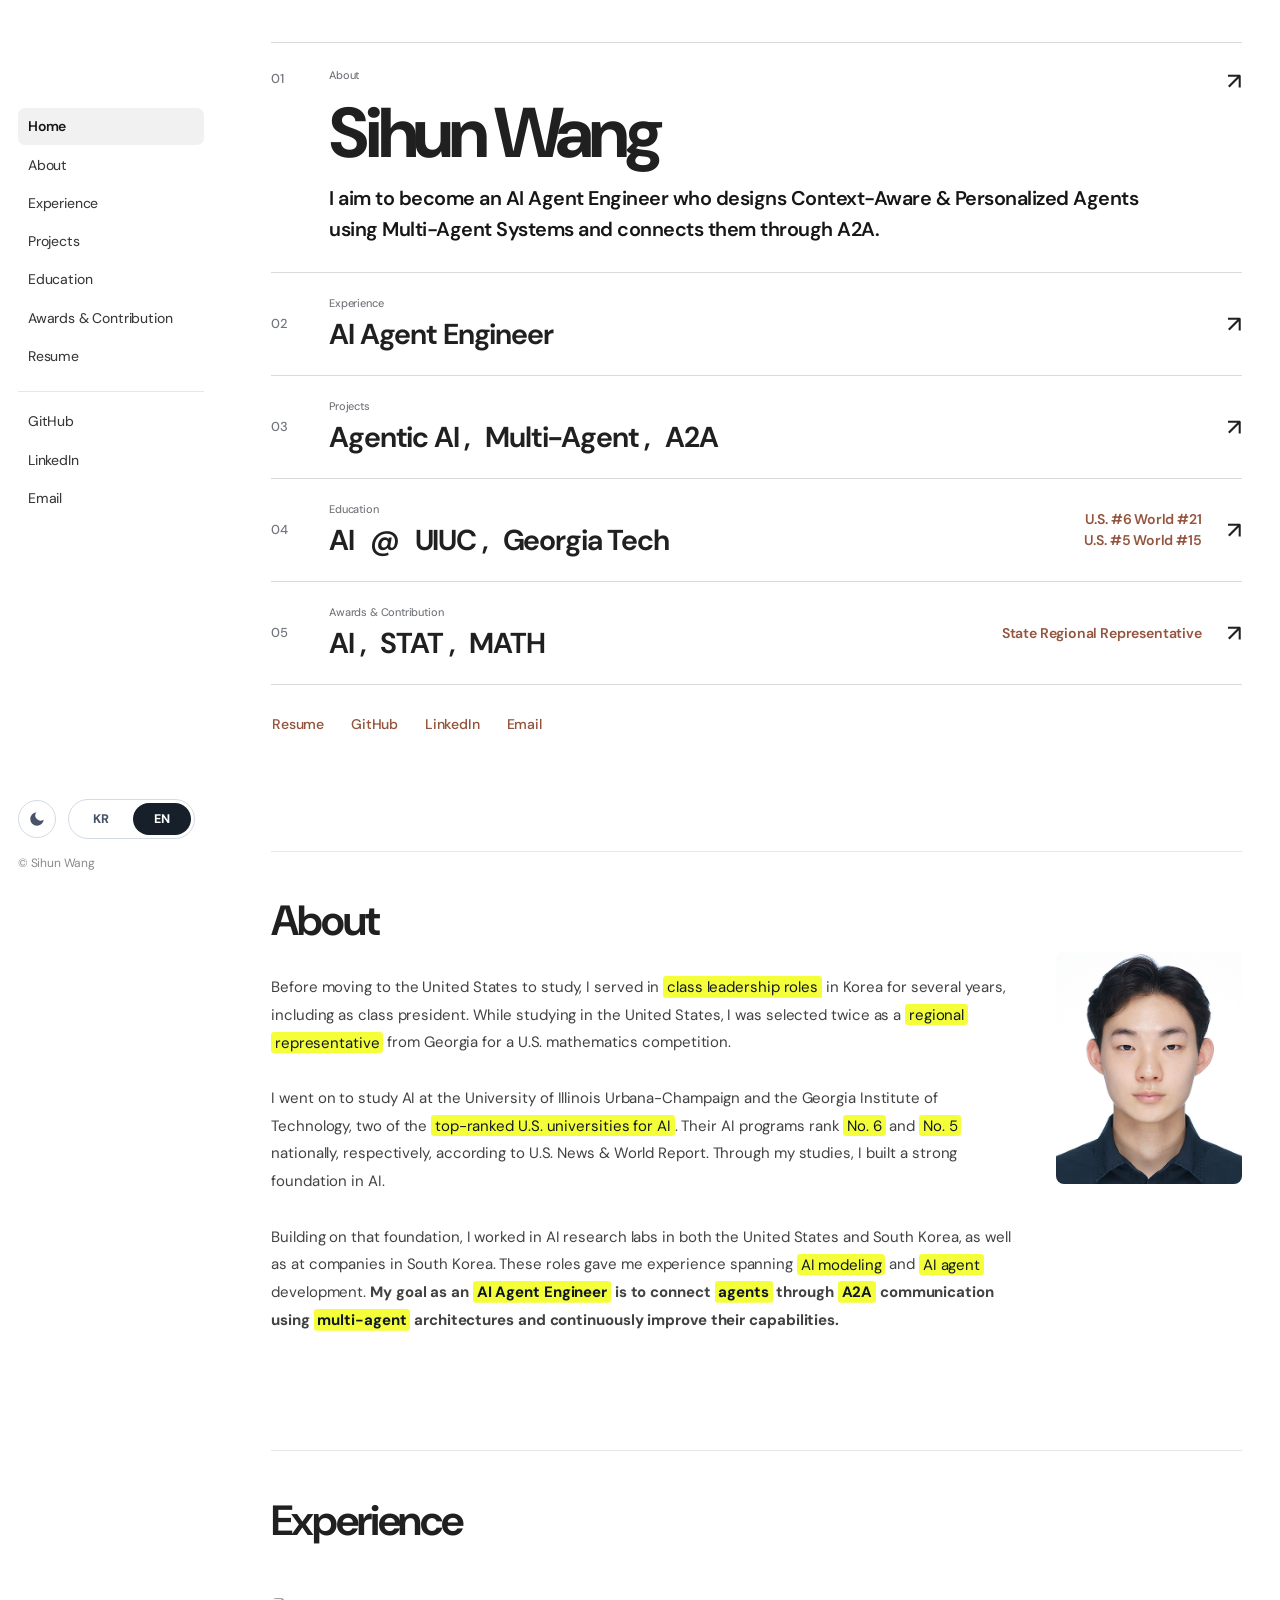
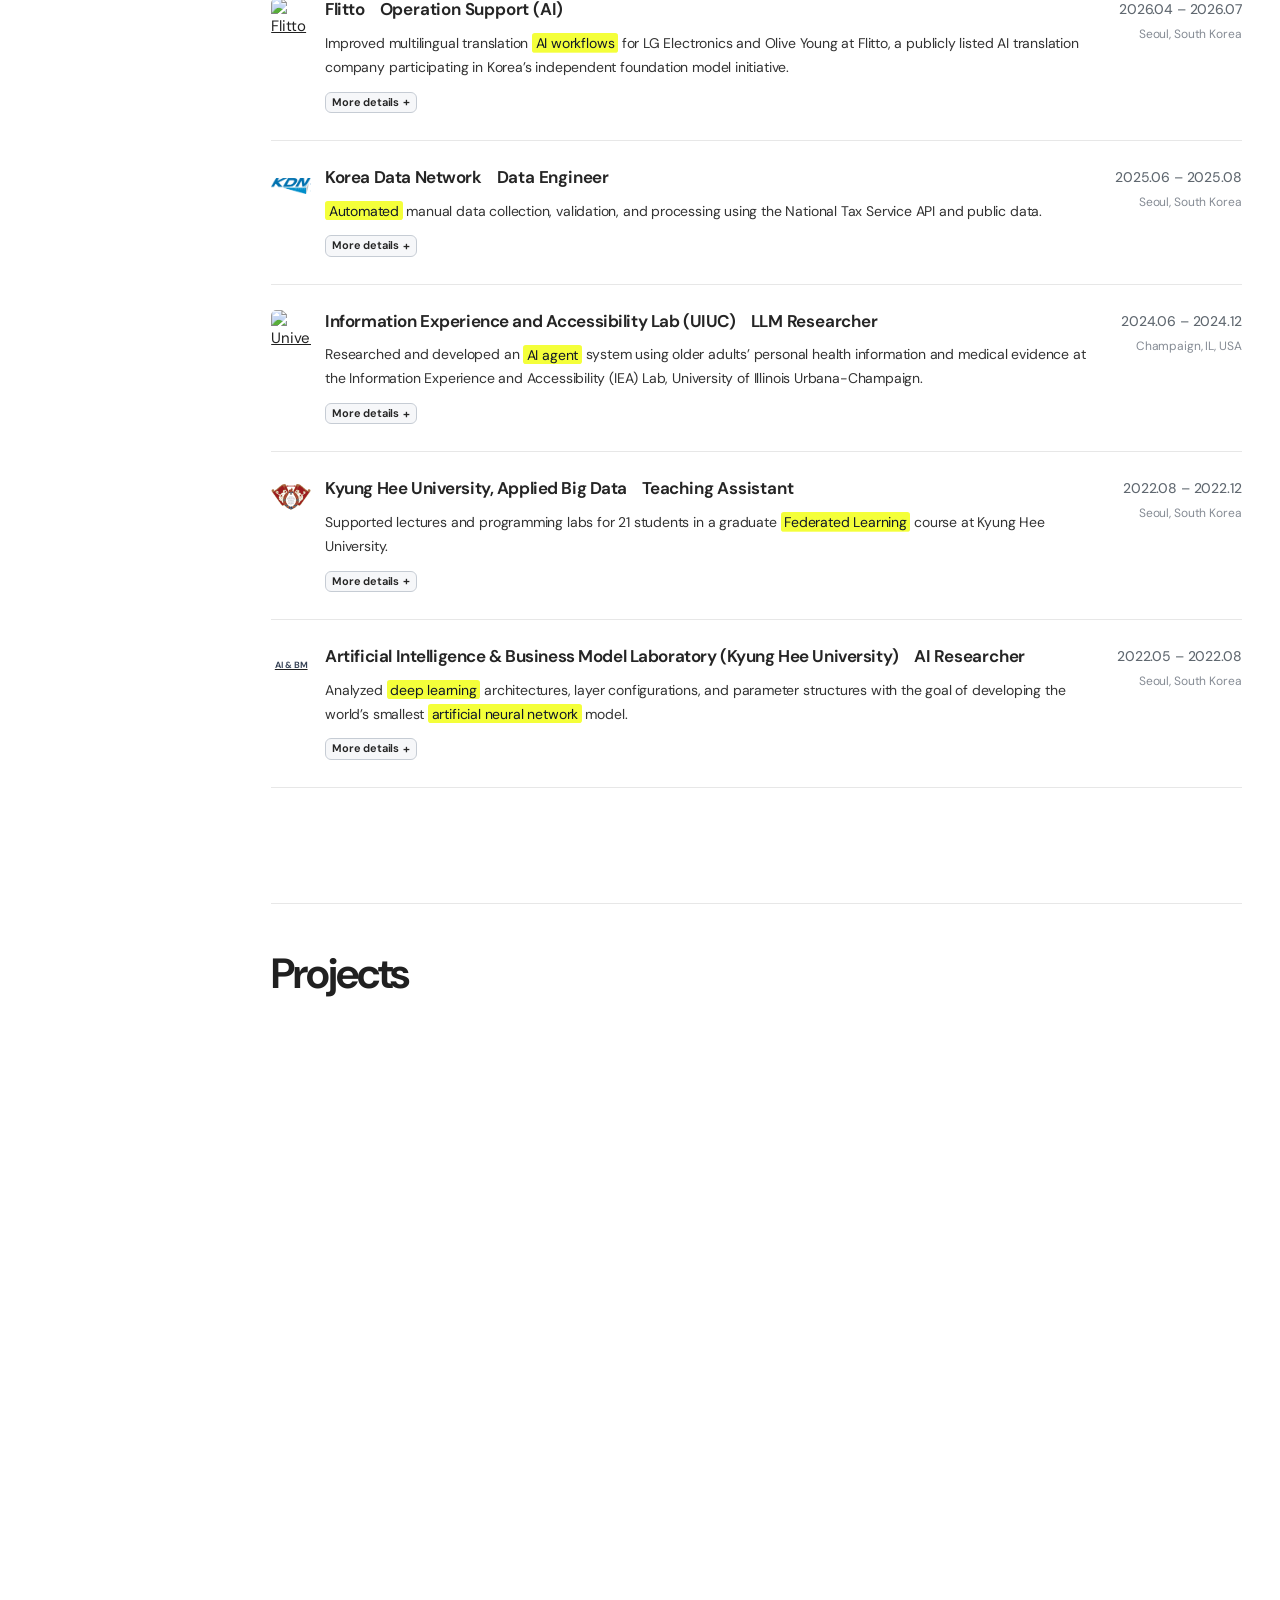
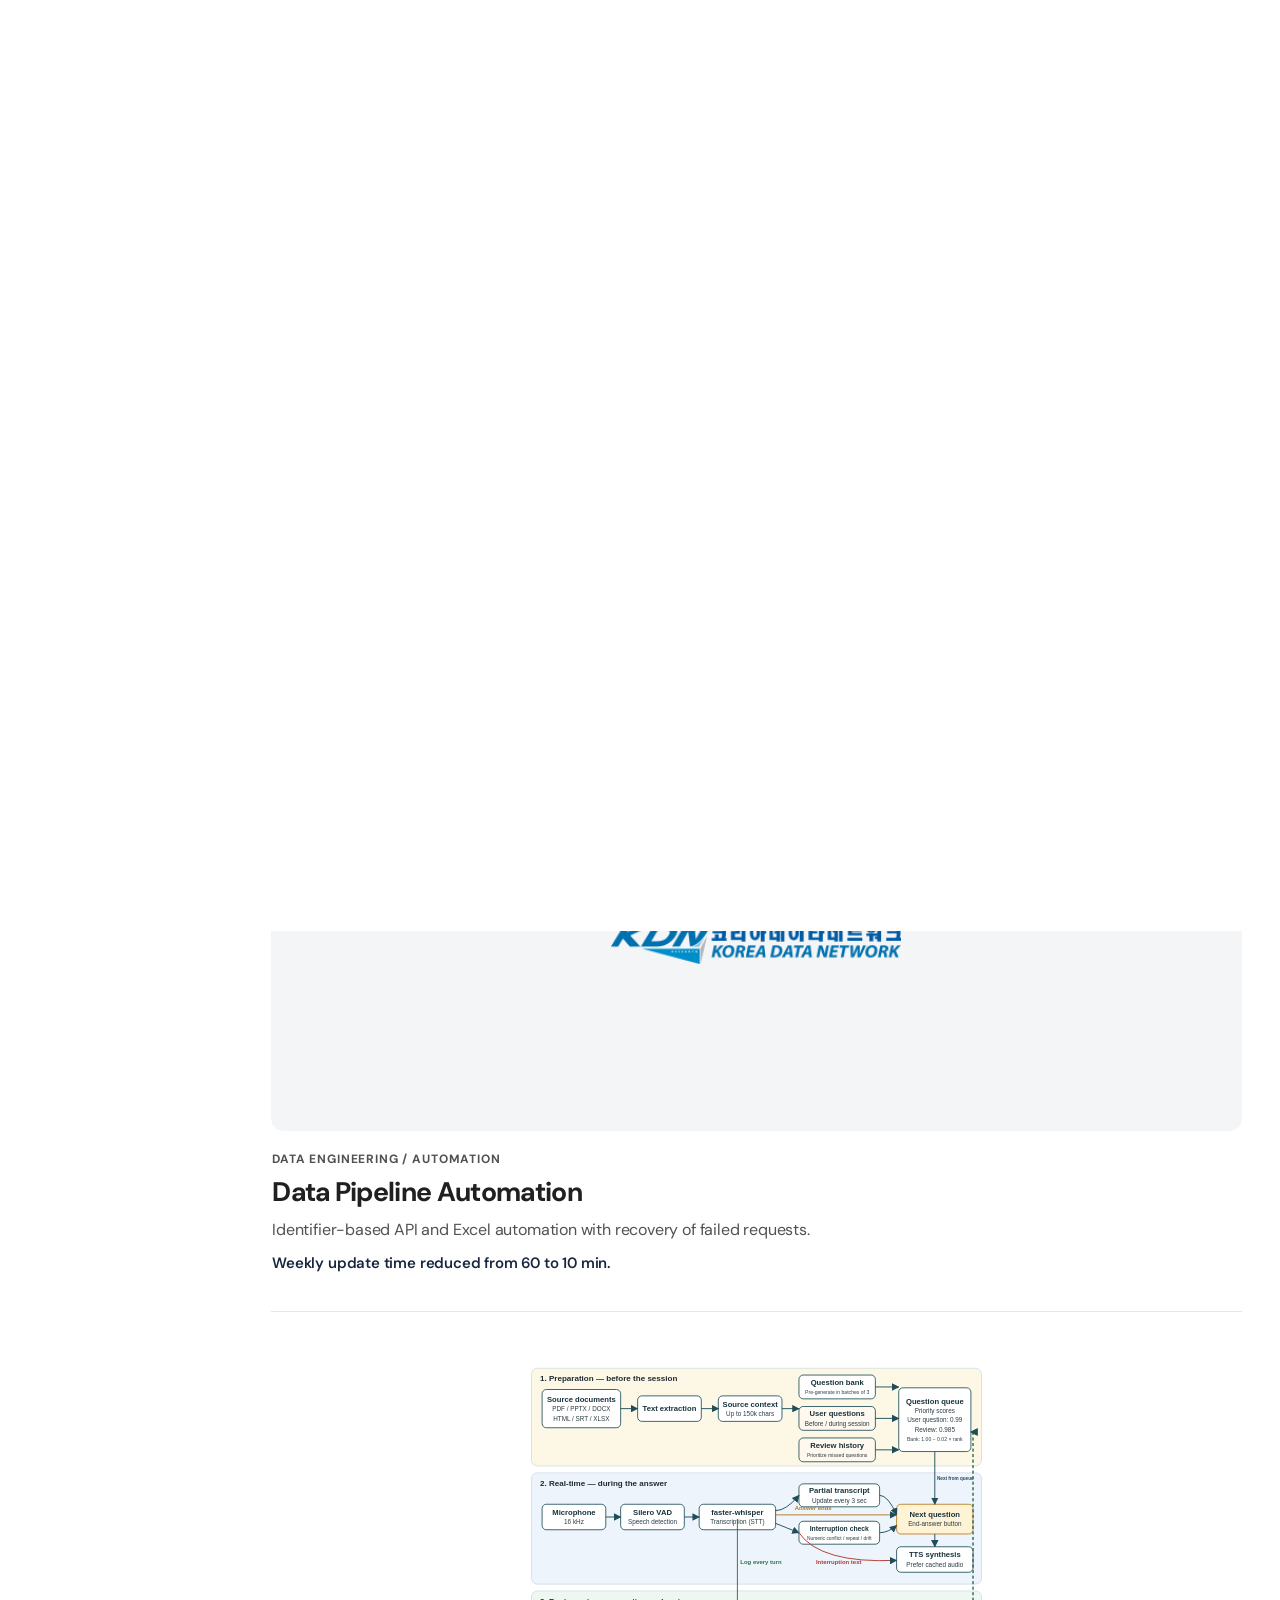
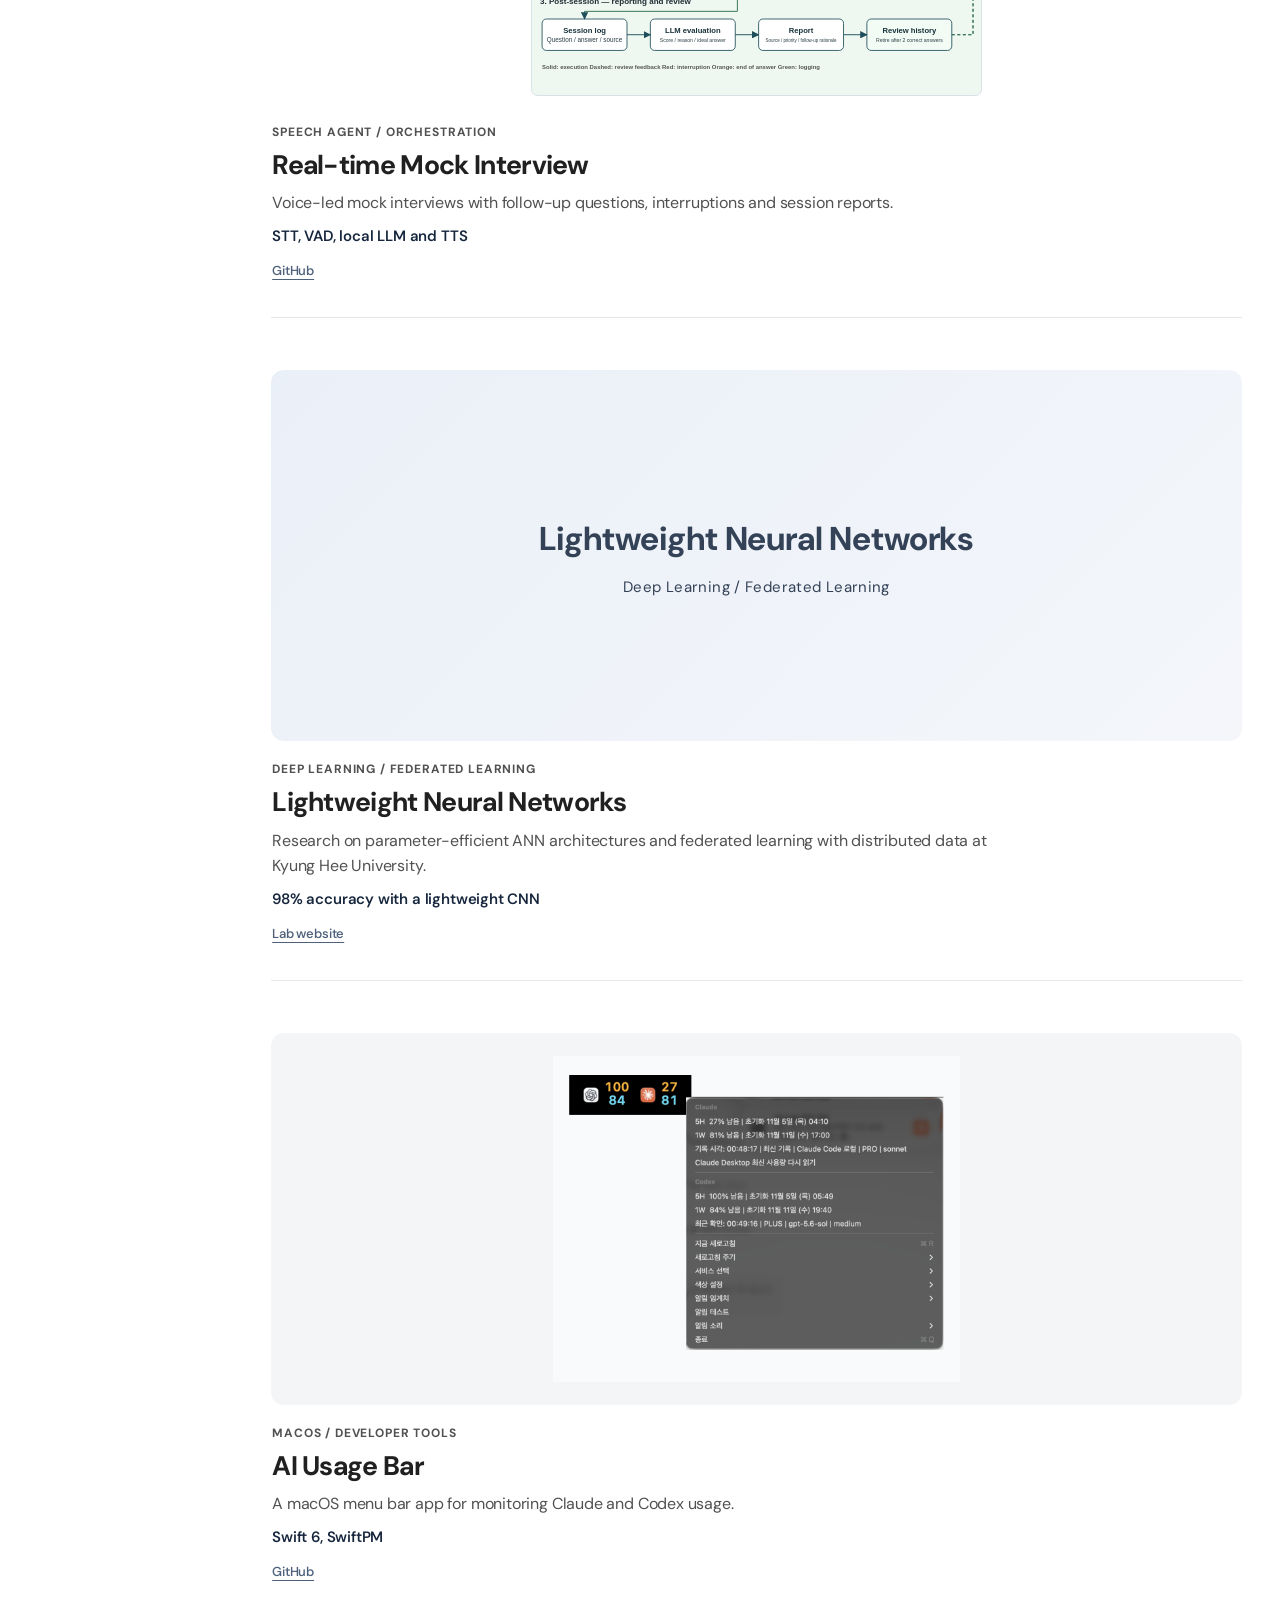
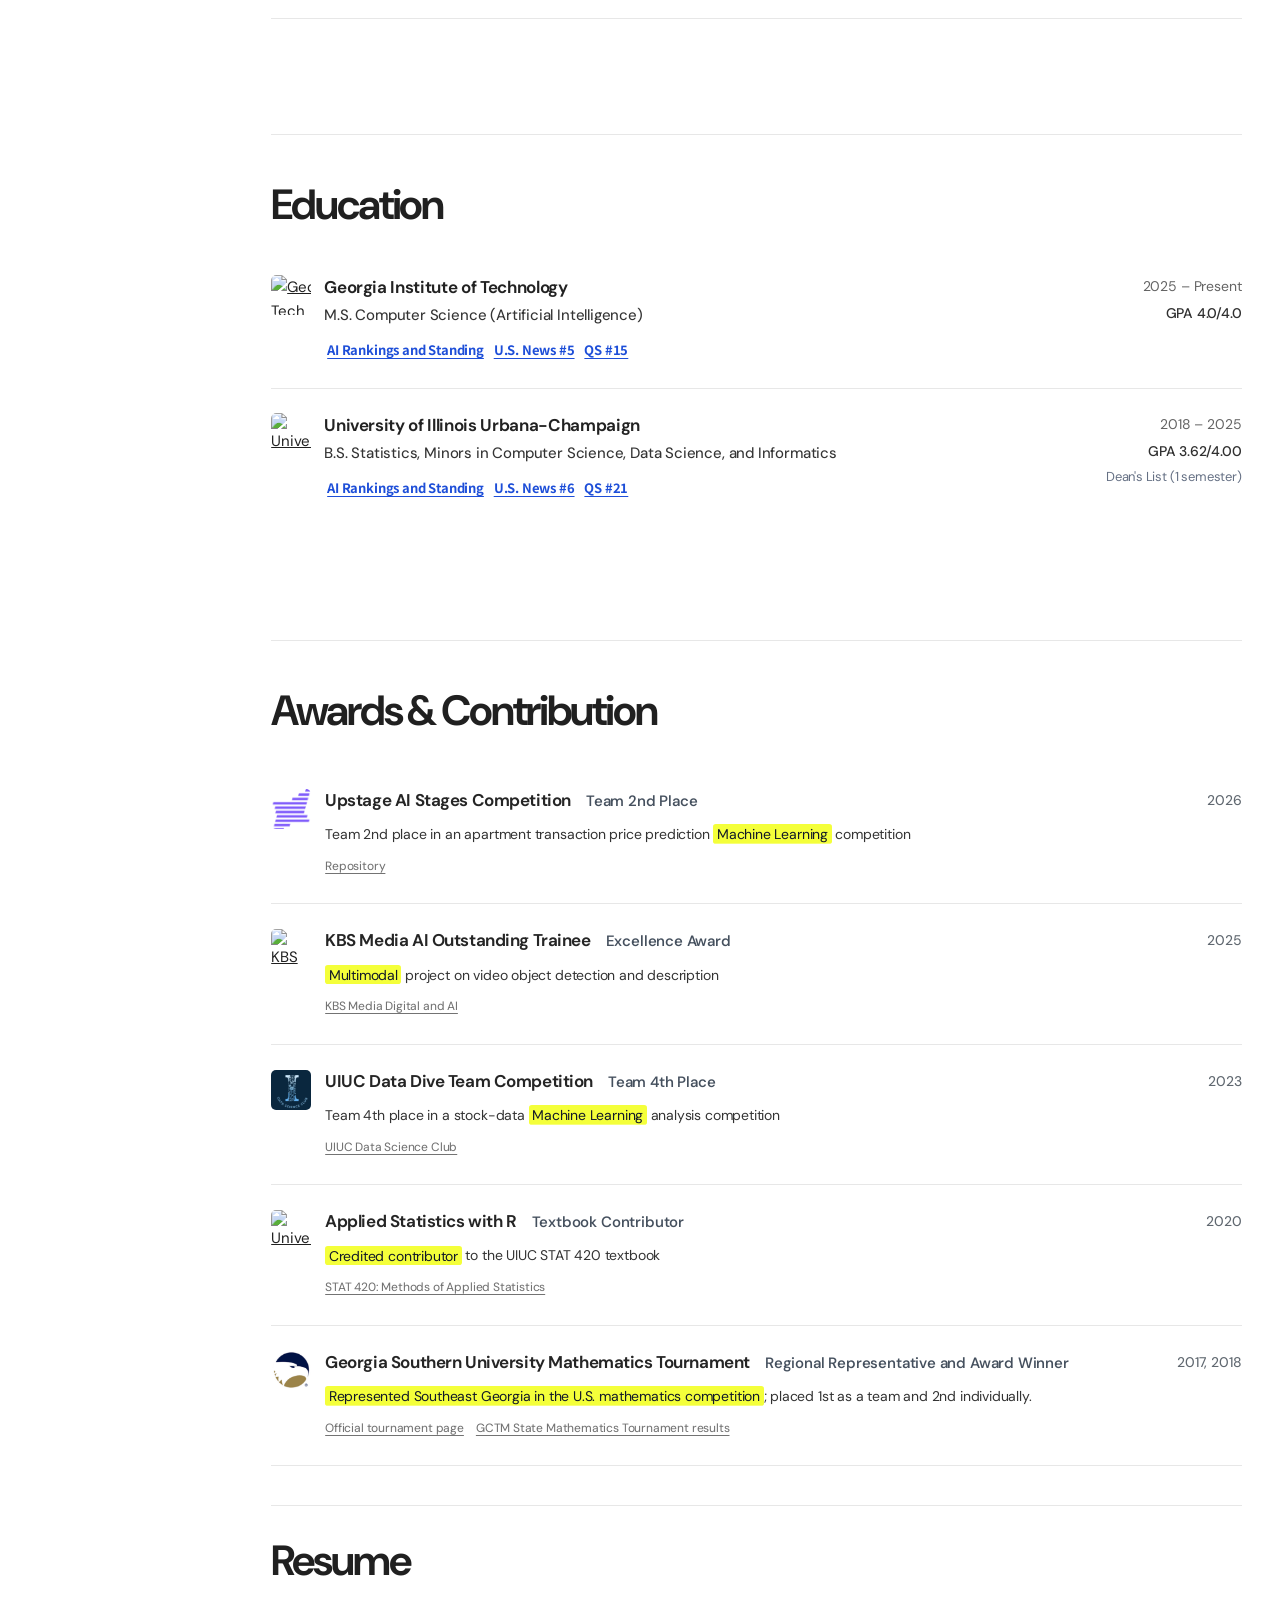
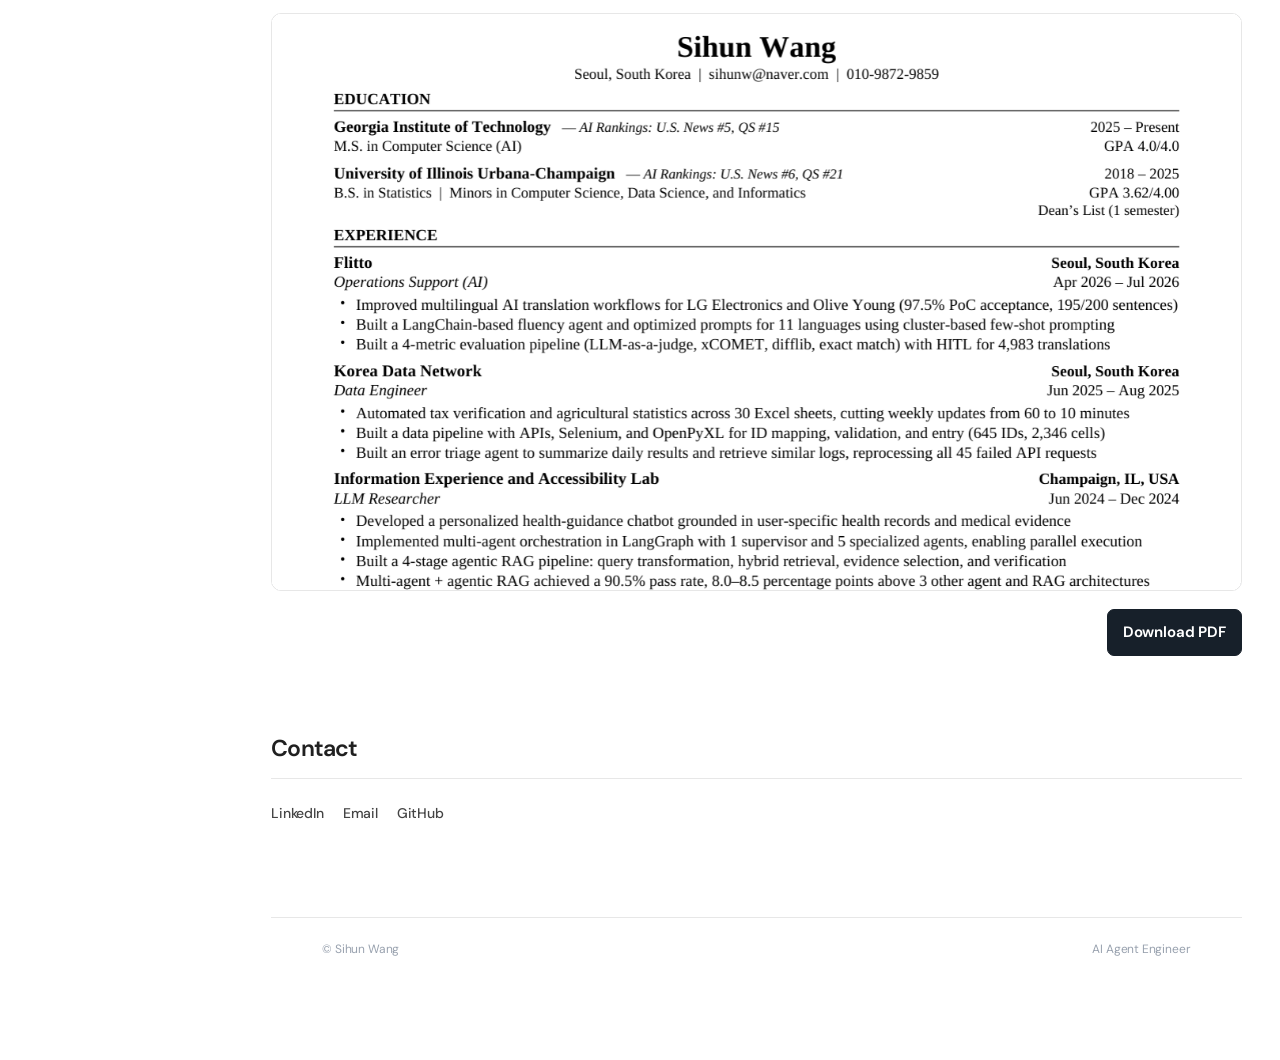
==== commit 91487ce2: "Add local Owner Mode to suppress self-generated portfolio notifications" ====
--- a/index.html
+++ b/index.html
@@ -15,7 +15,7 @@
 <link rel="stylesheet" href="https://cdn.jsdelivr.net/gh/orioncactus/pretendard/dist/web/variable/pretendardvariable.css" />
 <link rel="stylesheet" href="./styles.css?v=20261126-ranking-7b9cd5d" />
 <link rel="stylesheet" href="./site.css?v=20261126-mobile" />
-<script src="./app.js?v=20261127-resume-wheel-v3" defer></script>
+<script src="./app.js?v=20261128-owner-mode" defer></script>
 <script src="./site.js?v=20261126-ranking-7b9cd5d" defer></script>
 <script src="./highlight.js?v=20261126-ranking-7b9cd5d" defer></script>
 <style>
@@ -64,7 +64,7 @@
 @media(prefers-reduced-motion:reduce){body.v2-home .v2-editorial-arrow{transition:none}}
 </style>
 <style id="interview-architecture-style">#proj-interview .interview-architecture{display:flex;align-items:center;justify-content:center;width:100%;max-width:580px;margin:0 auto;background:#fff;border-radius:10px;overflow:hidden}#proj-interview .interview-architecture img{display:block;width:100%;height:auto;max-height:340px;object-fit:contain}html[lang="en"] #proj-interview .interview-architecture .ko,html:not([lang="en"]) #proj-interview .interview-architecture .en{display:none!important}@media(max-width:600px){#proj-interview .interview-architecture img{max-height:260px}}</style>
-<script src="./portfolio-notifications.js?v=2" defer></script>
+<script src="./portfolio-notifications.js?v=3" defer></script>
 <style id="resume-contained-viewer-style">
 body.v2-resume .v2-resume-preview .v2-resume-mobile-preview[data-resume-viewer]{display:block;width:100%;box-sizing:border-box;border:1px solid var(--v2-divider);border-radius:10px;overflow:hidden;background:#f2f4f7}
 body.v2-resume .resume-viewer-scroll{height:clamp(360px,64vh,640px);overflow:auto;-webkit-overflow-scrolling:touch;touch-action:pan-x pan-y;background:#f2f4f7;cursor:grab;user-select:none;overflow-anchor:none}
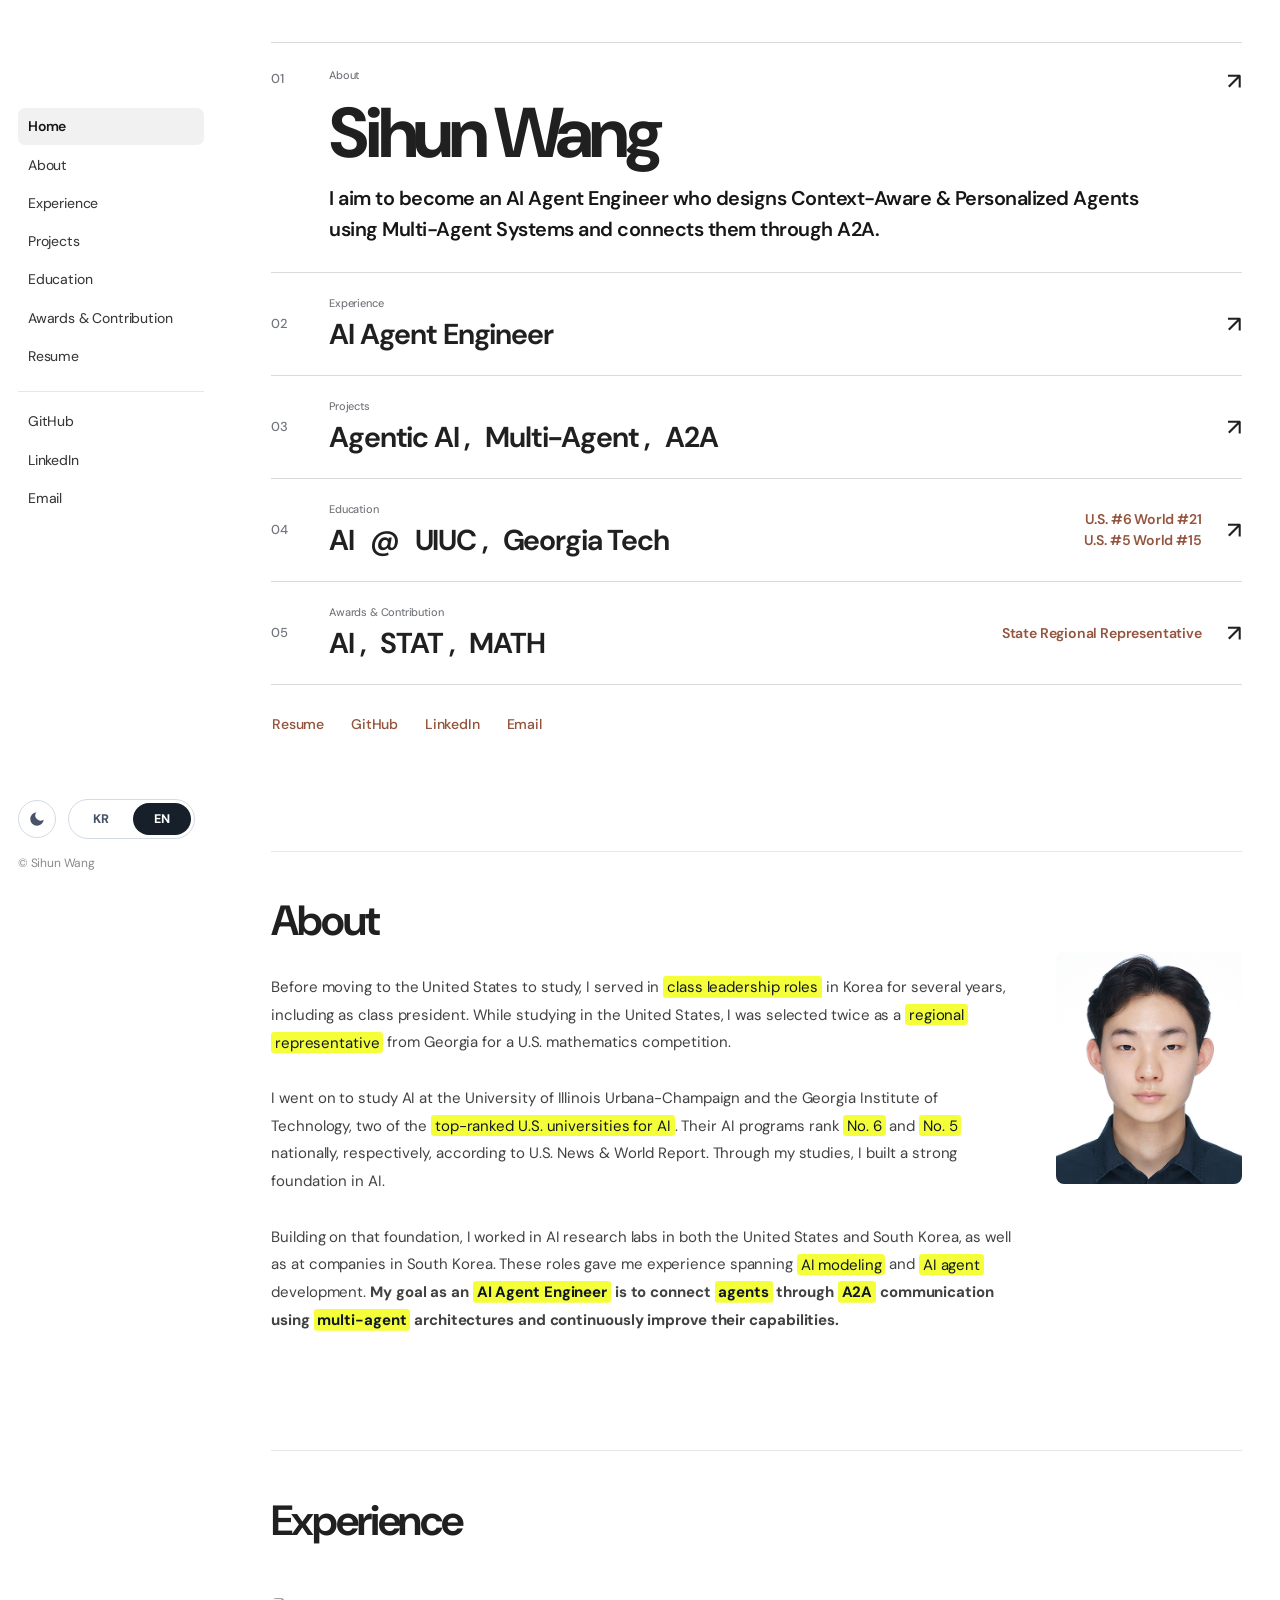
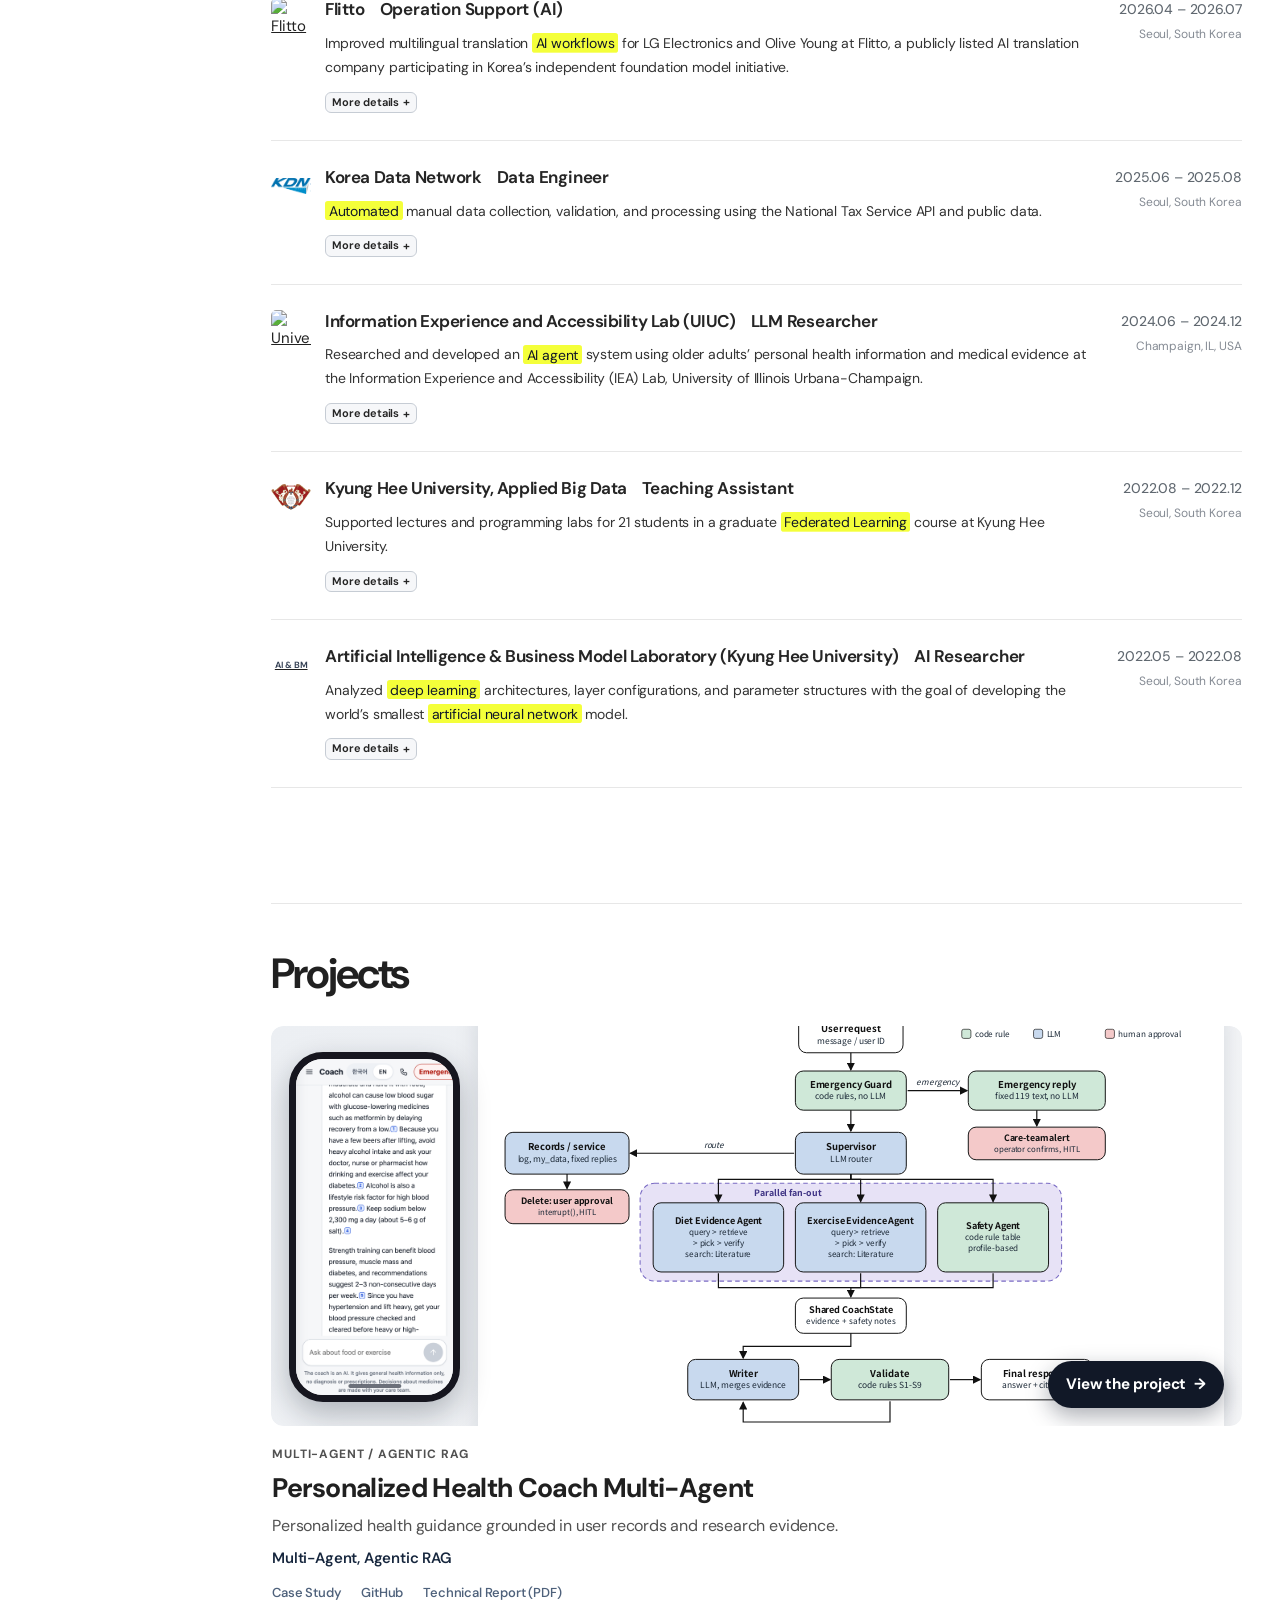
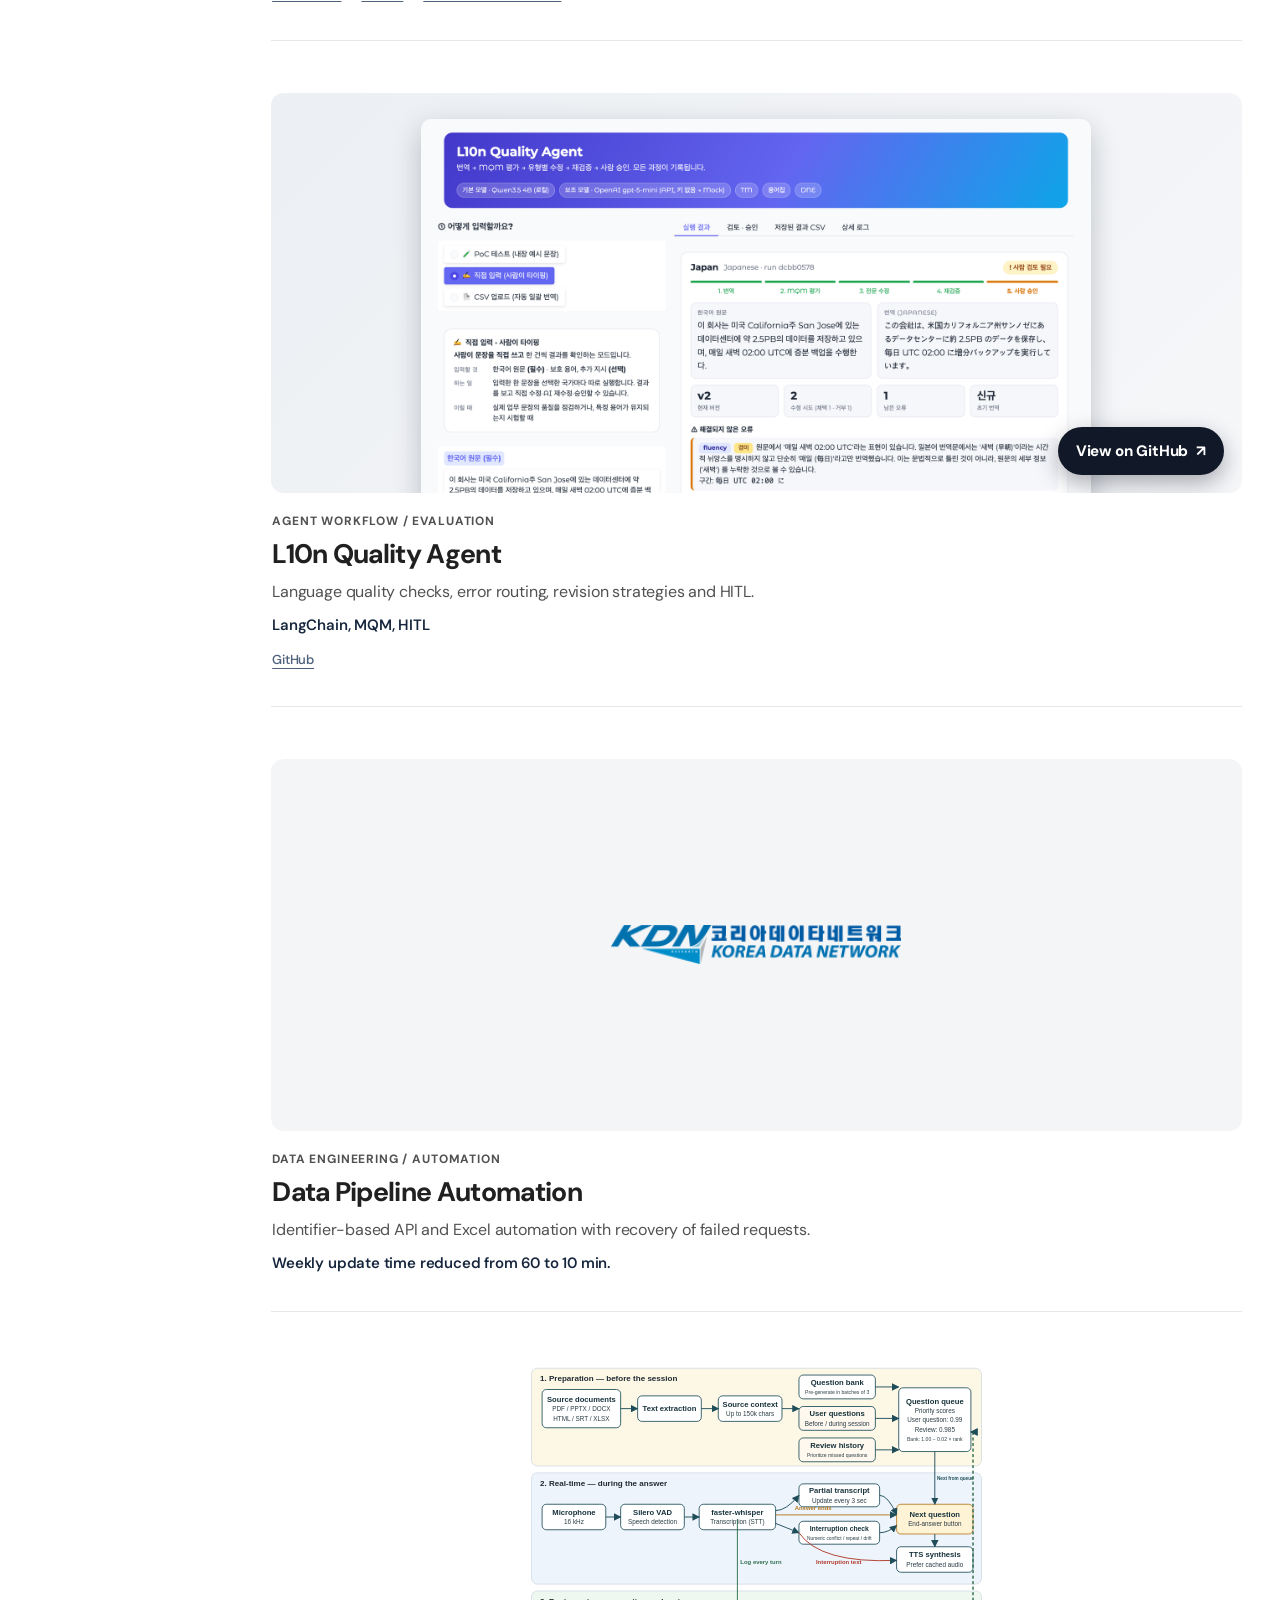
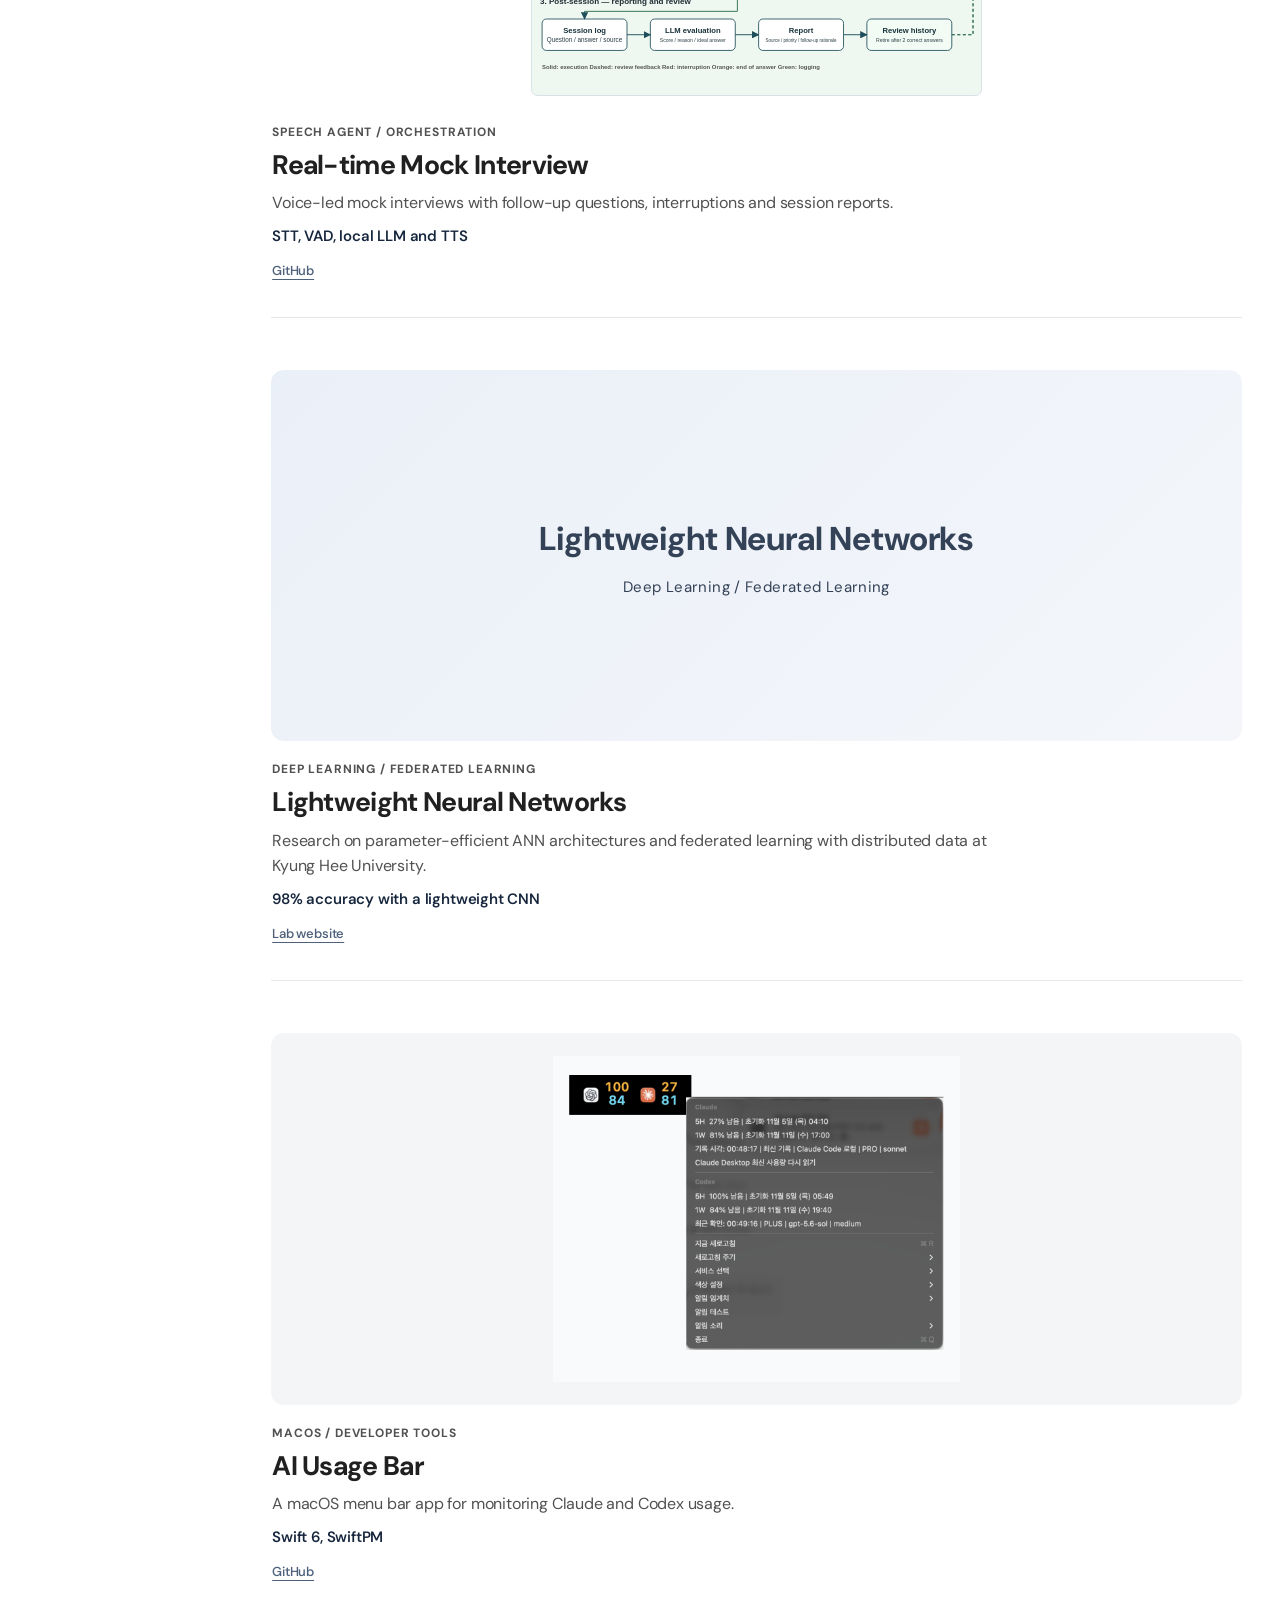
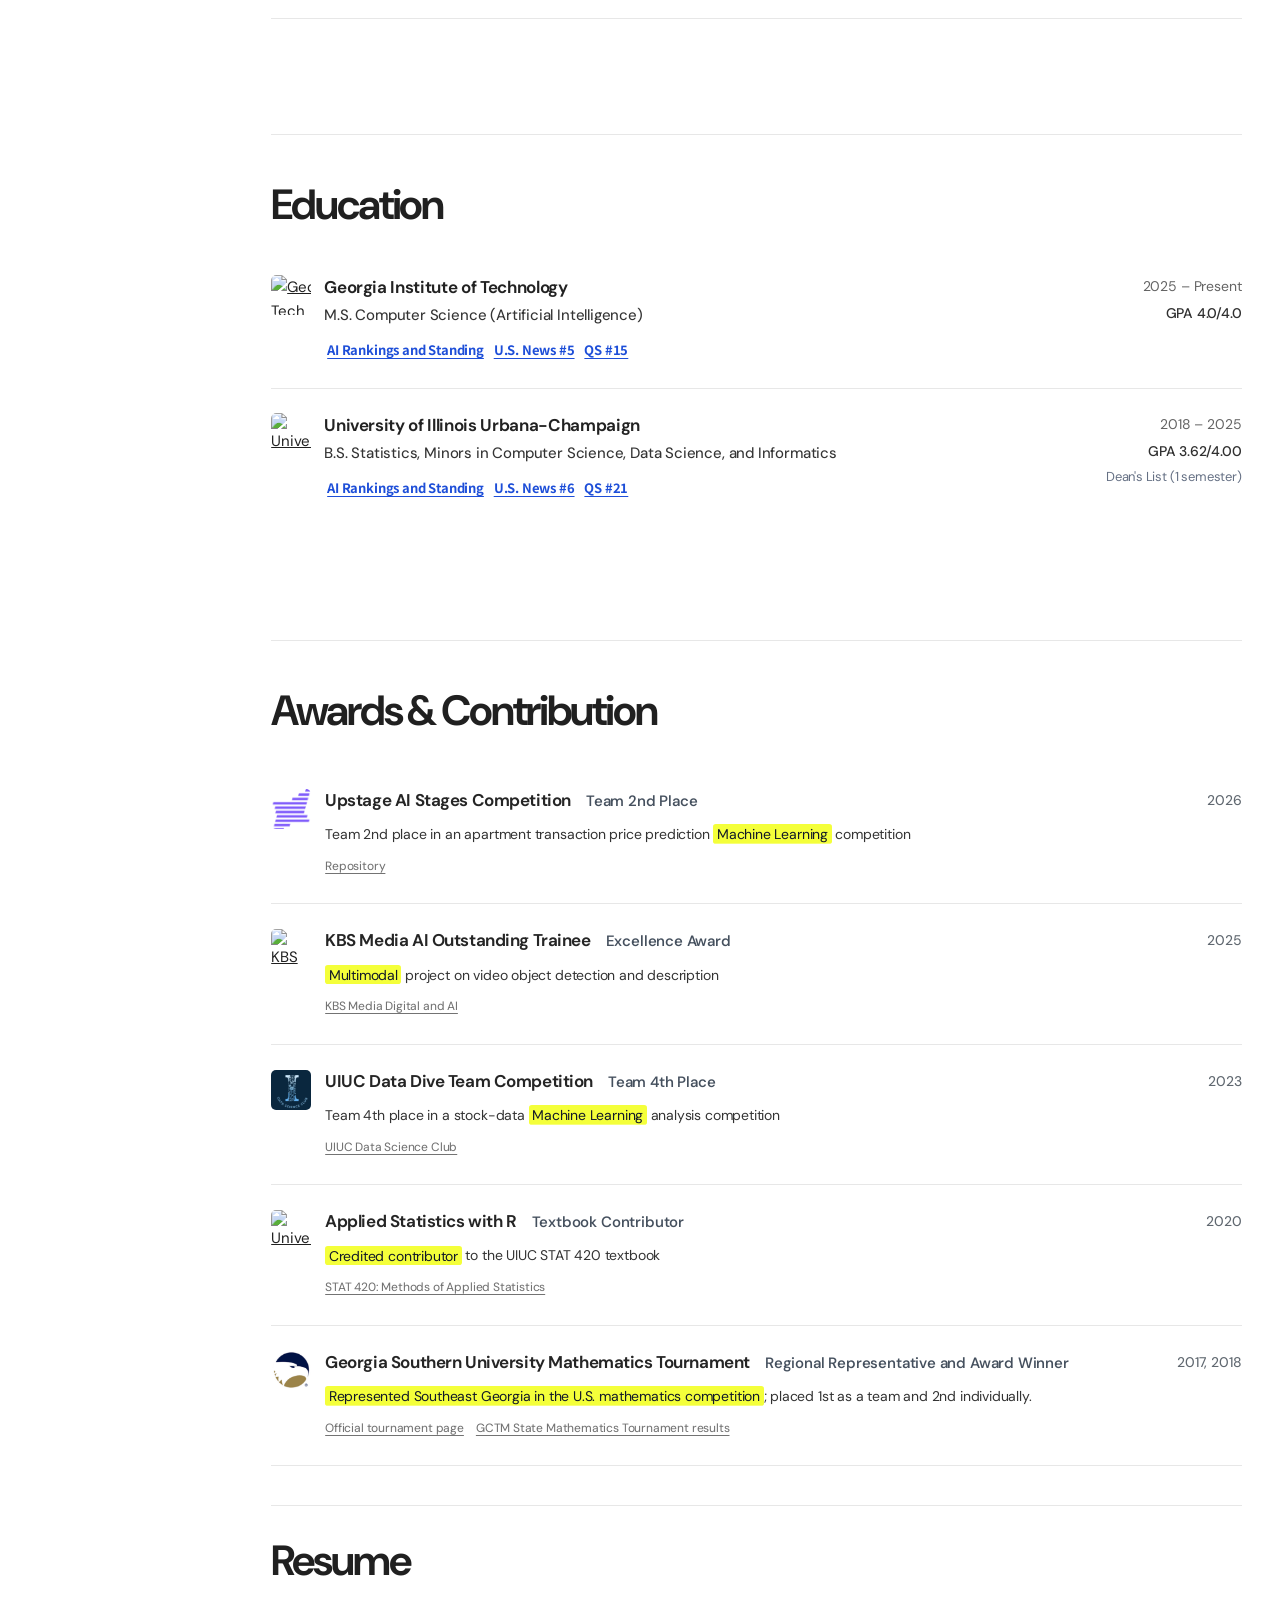
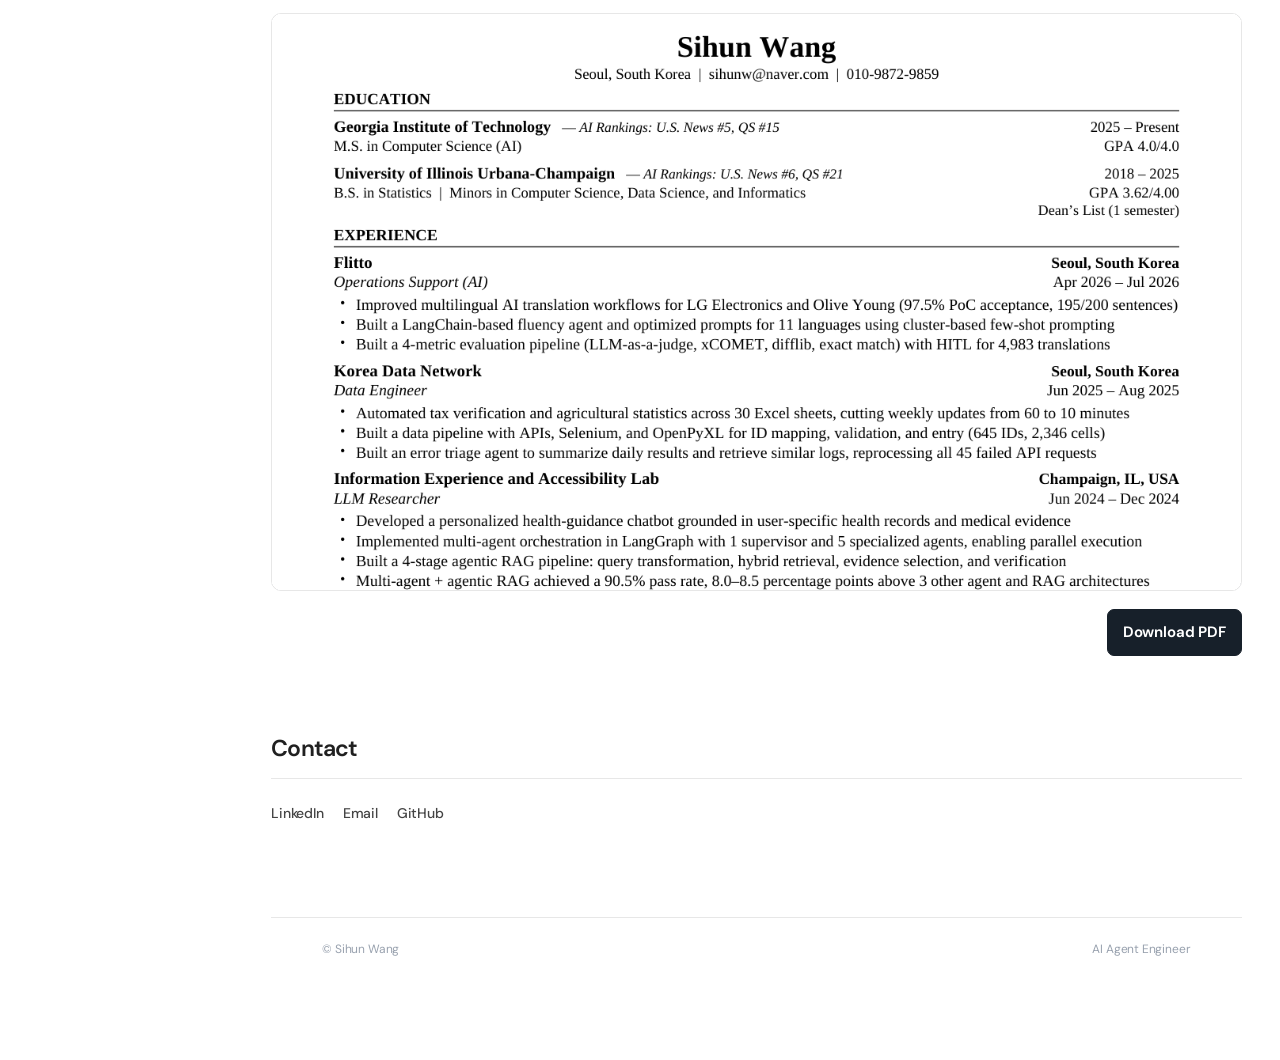
==== commit 68c5fad5: "Update resume PDF and preview with corrected ranking links and date spacing" ====
--- a/index.html
+++ b/index.html
@@ -15,7 +15,7 @@
 <link rel="stylesheet" href="https://cdn.jsdelivr.net/gh/orioncactus/pretendard/dist/web/variable/pretendardvariable.css" />
 <link rel="stylesheet" href="./styles.css?v=20261126-ranking-7b9cd5d" />
 <link rel="stylesheet" href="./site.css?v=20261126-mobile" />
-<script src="./app.js?v=20261128-owner-mode" defer></script>
+<script src="./app.js?v=20261128-resume-final" defer></script>
 <script src="./site.js?v=20261126-ranking-7b9cd5d" defer></script>
 <script src="./highlight.js?v=20261126-ranking-7b9cd5d" defer></script>
 <style>
@@ -394,9 +394,9 @@
   <header class="v2-long-heading"><h2 id="home-resume-heading"><a href="./resume/">Resume</a></h2></header>
 <section class="v2-resume-preview" aria-label="Resume PDF preview">
   <div class="v2-resume-mobile-preview" data-resume-viewer>
-    <div class="resume-viewer-scroll" data-resume-scroll tabindex="0" aria-label="Resume preview: scroll wheel to zoom, drag to pan"><img src="./assets/resume-mobile.png?v=20261127-new-resume" alt="Sihun Wang resume" loading="lazy" draggable="false" width="1224" height="1584" /></div>
-  </div>
-  <div class="v2-resume-action"><a class="v2-resume-link" href="./assets/Resume_Sihun_Wang.pdf?v=20261127-new-resume" download data-v2-en="Download PDF" data-v2-ko="PDF 다운로드">Download PDF</a></div>
+    <div class="resume-viewer-scroll" data-resume-scroll tabindex="0" aria-label="Resume preview: scroll wheel to zoom, drag to pan"><img src="./assets/resume-preview.svg?v=20261128-final" alt="Sihun Wang resume" loading="lazy" draggable="false" width="1224" height="1584" /></div>
+  </div>
+  <div class="v2-resume-action"><a class="v2-resume-link" href="./assets/Resume_Sihun_Wang.pdf?v=20261128-final" download data-v2-en="Download PDF" data-v2-ko="PDF 다운로드">Download PDF</a></div>
 </section>
 <section class="v2-section v2-resume-contact">
 <div class="v2-section-top"><h2 data-v2-en="Contact" data-v2-ko="Contact">Contact</h2></div>
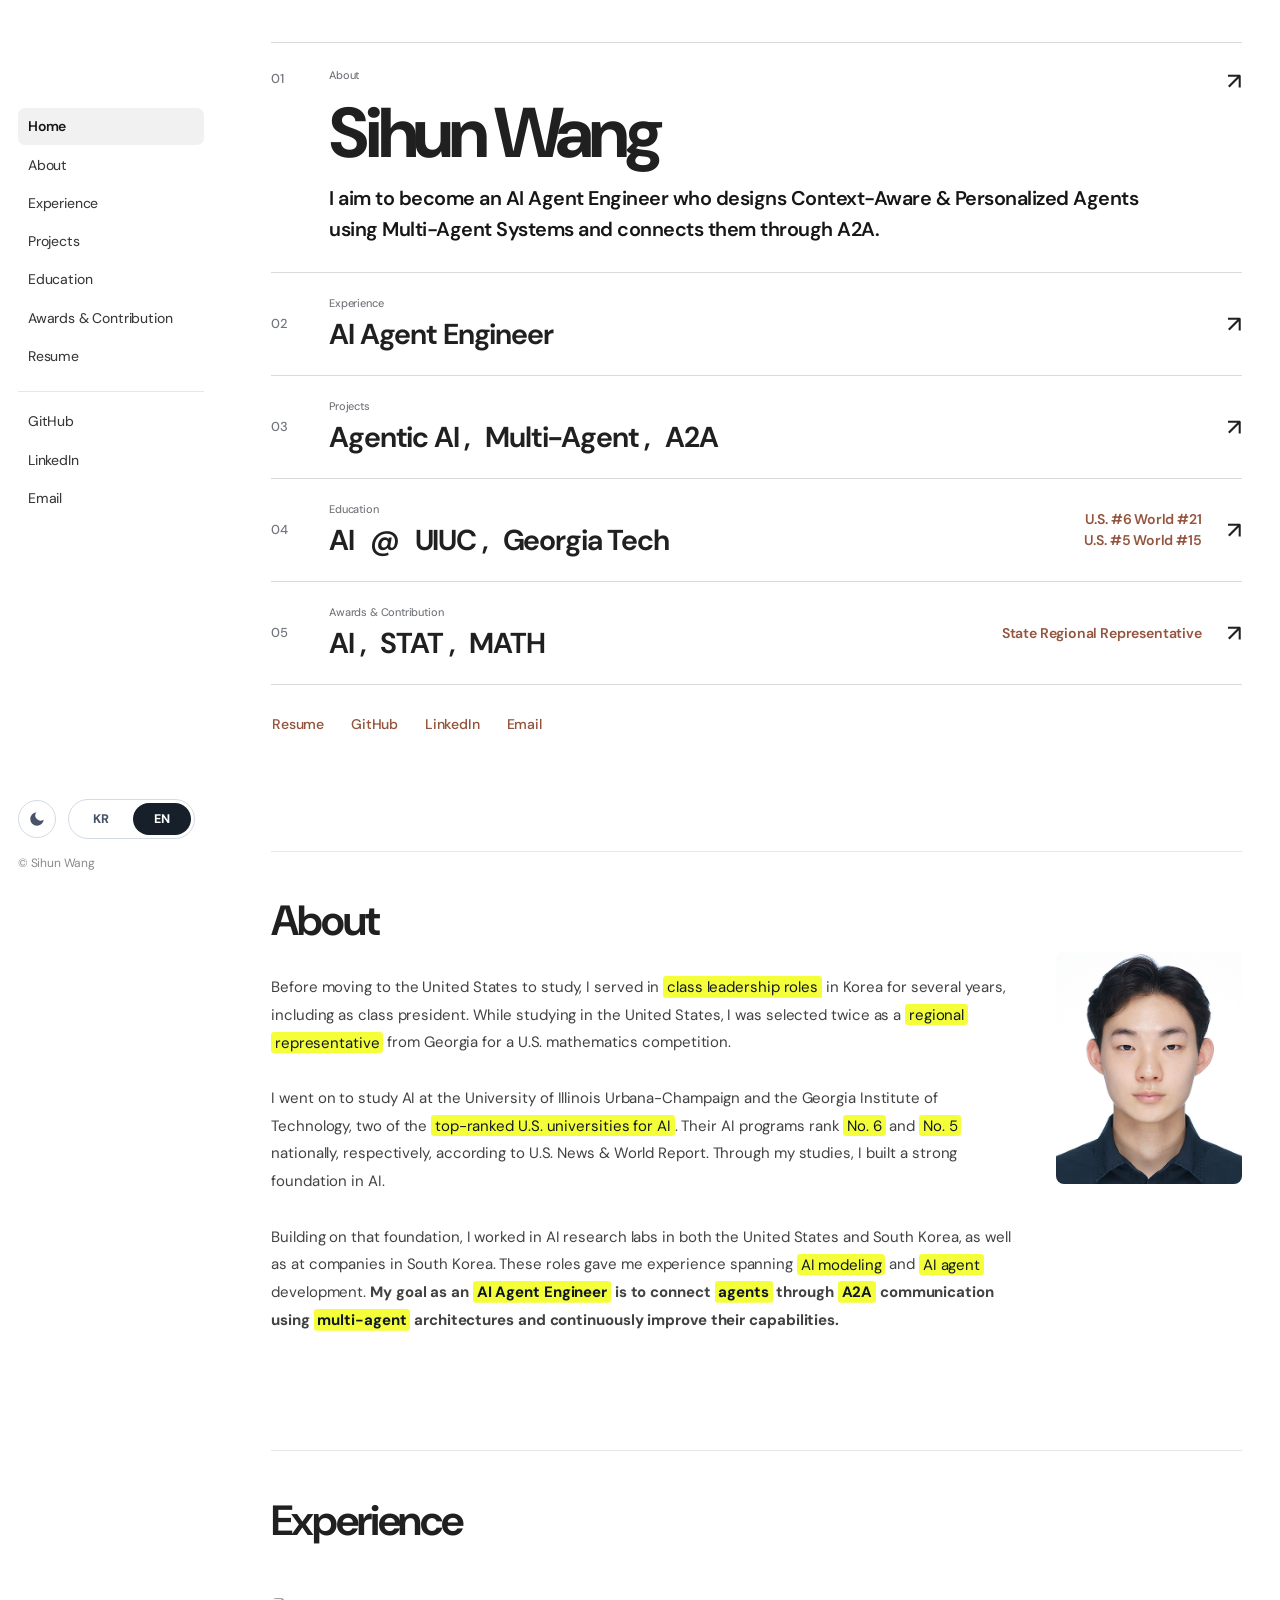
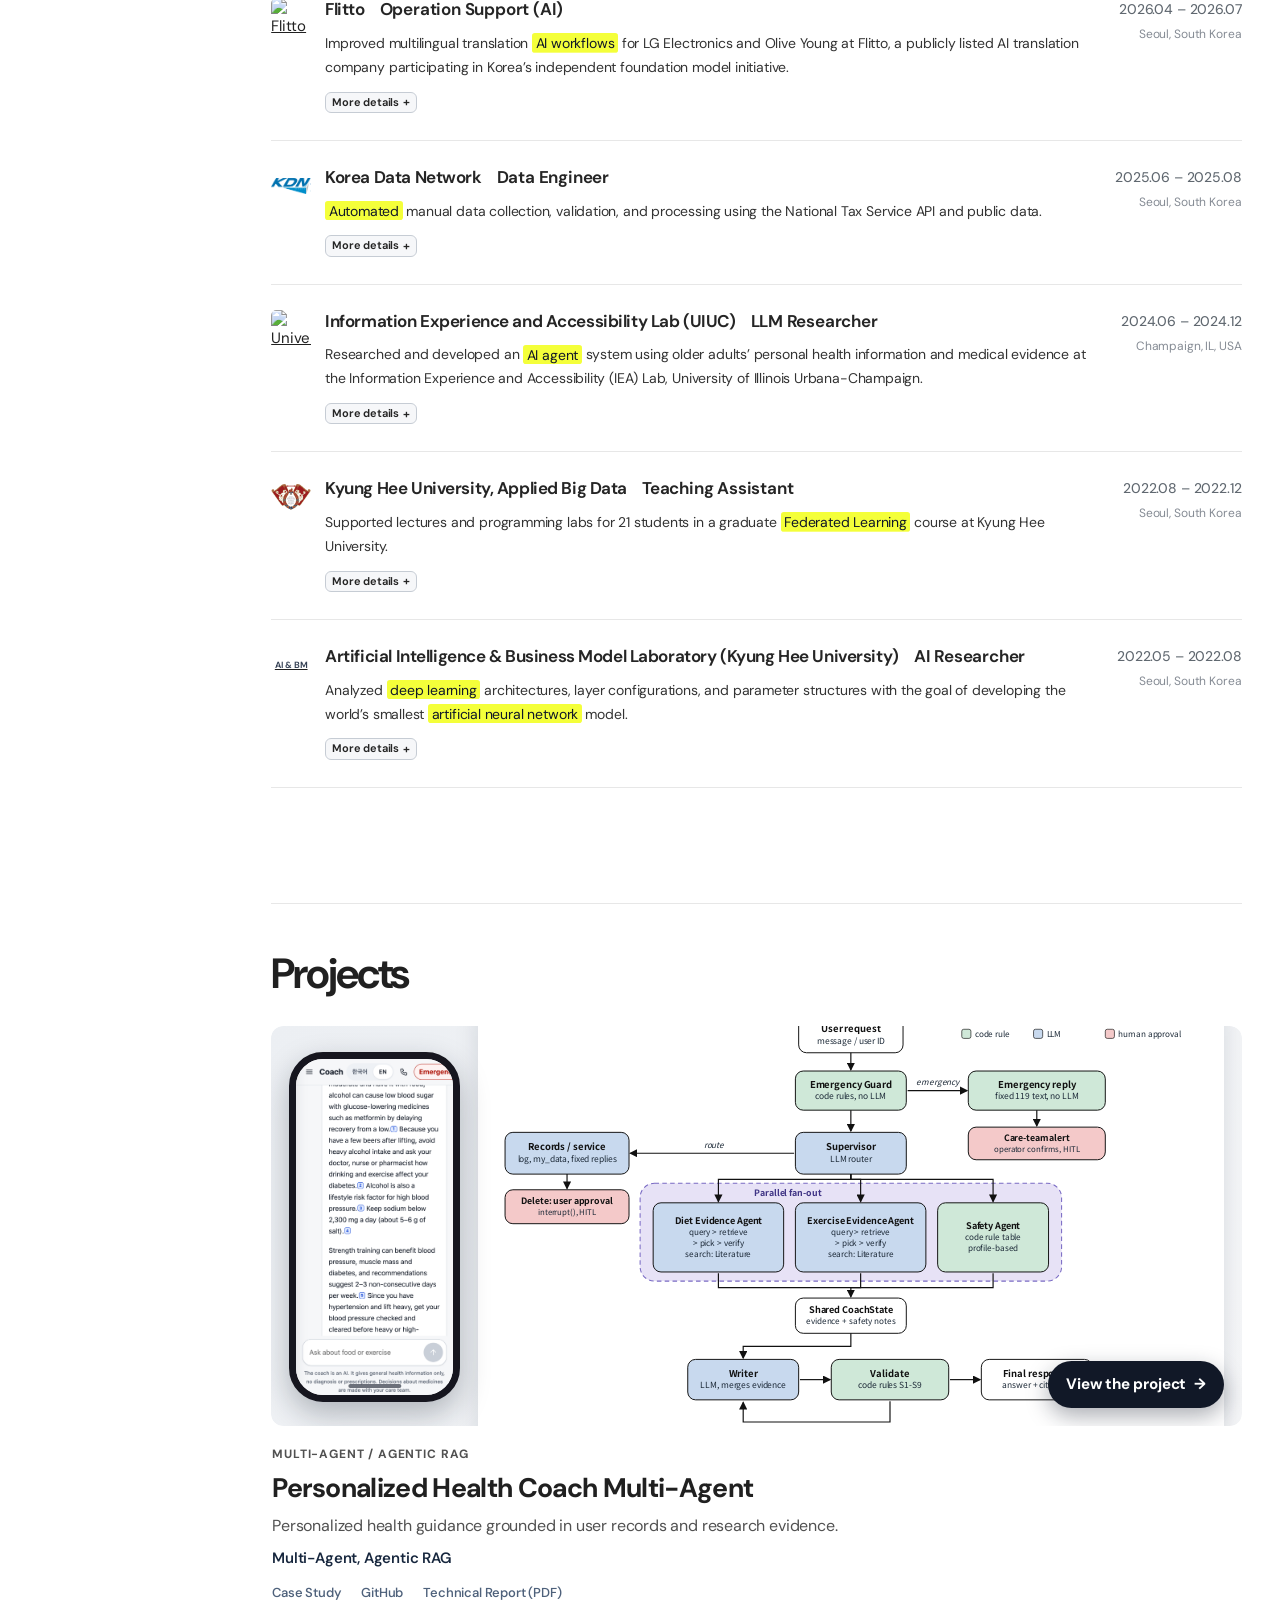
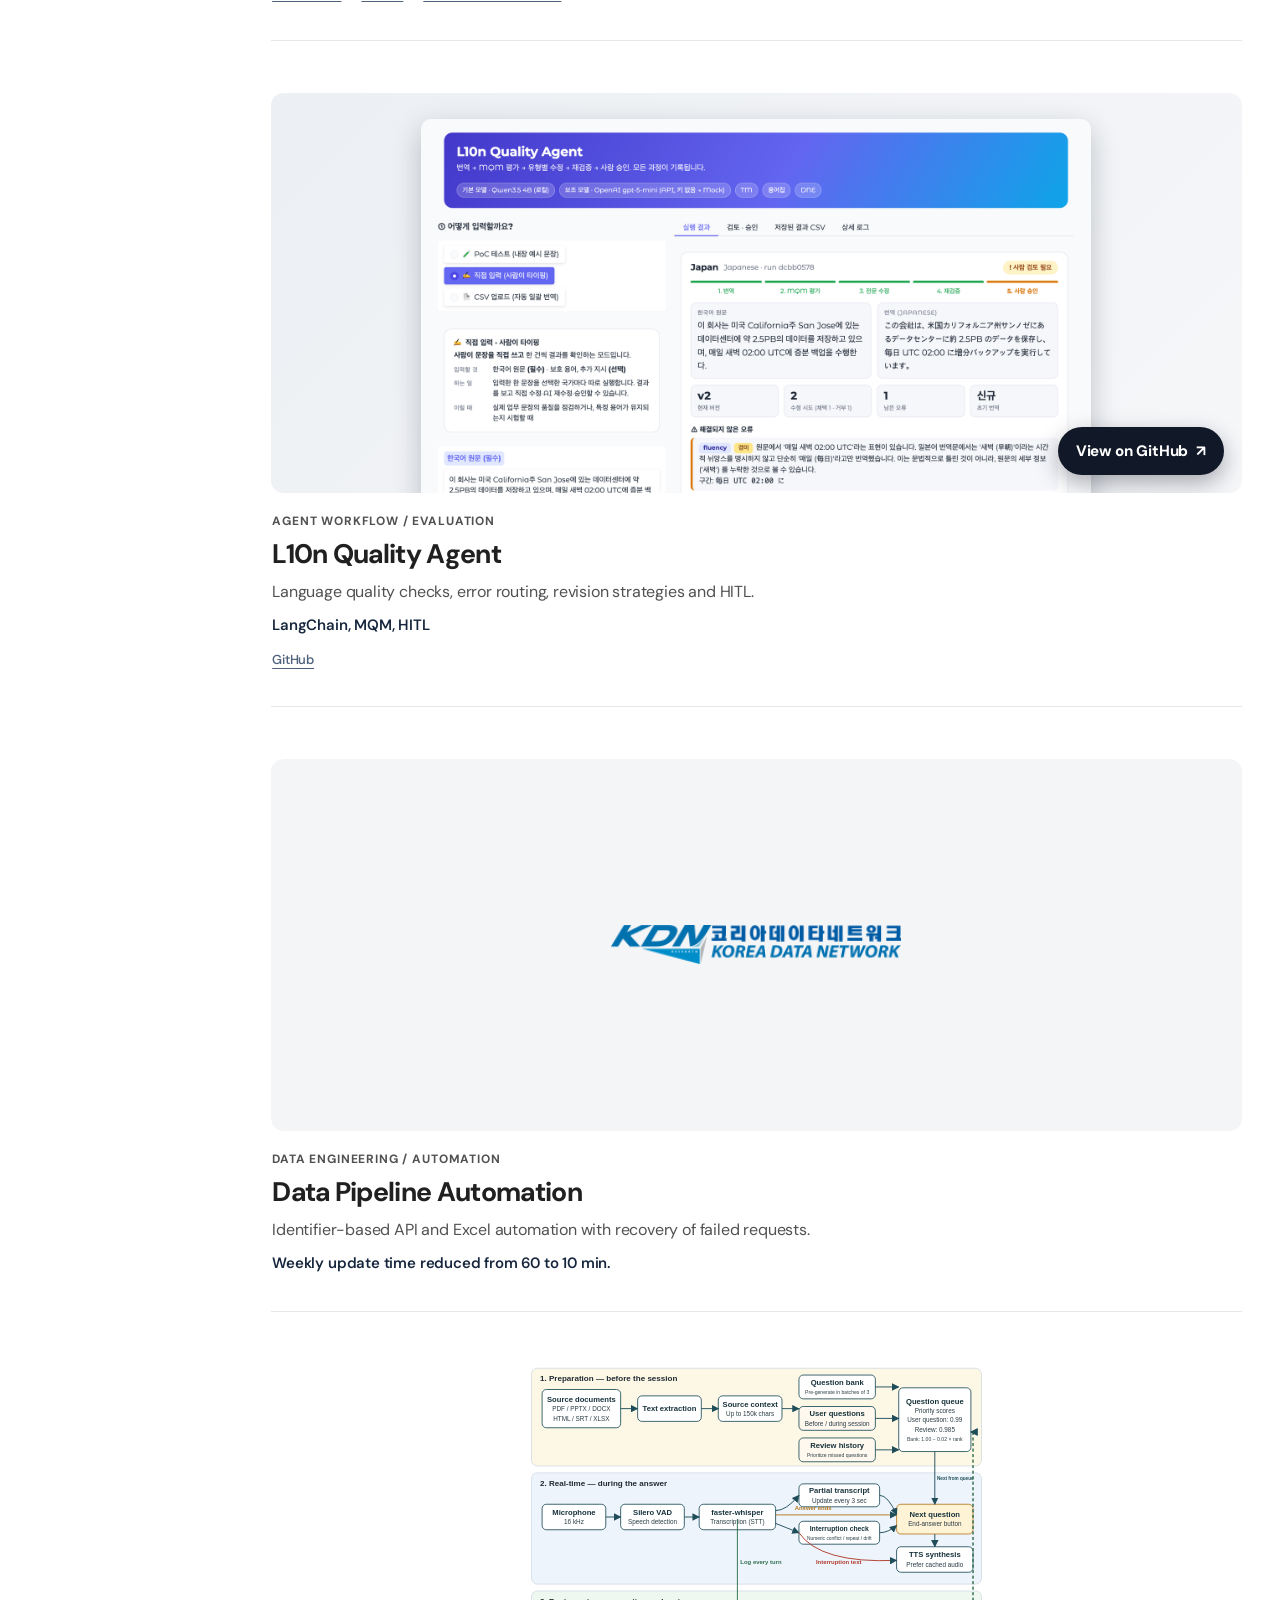
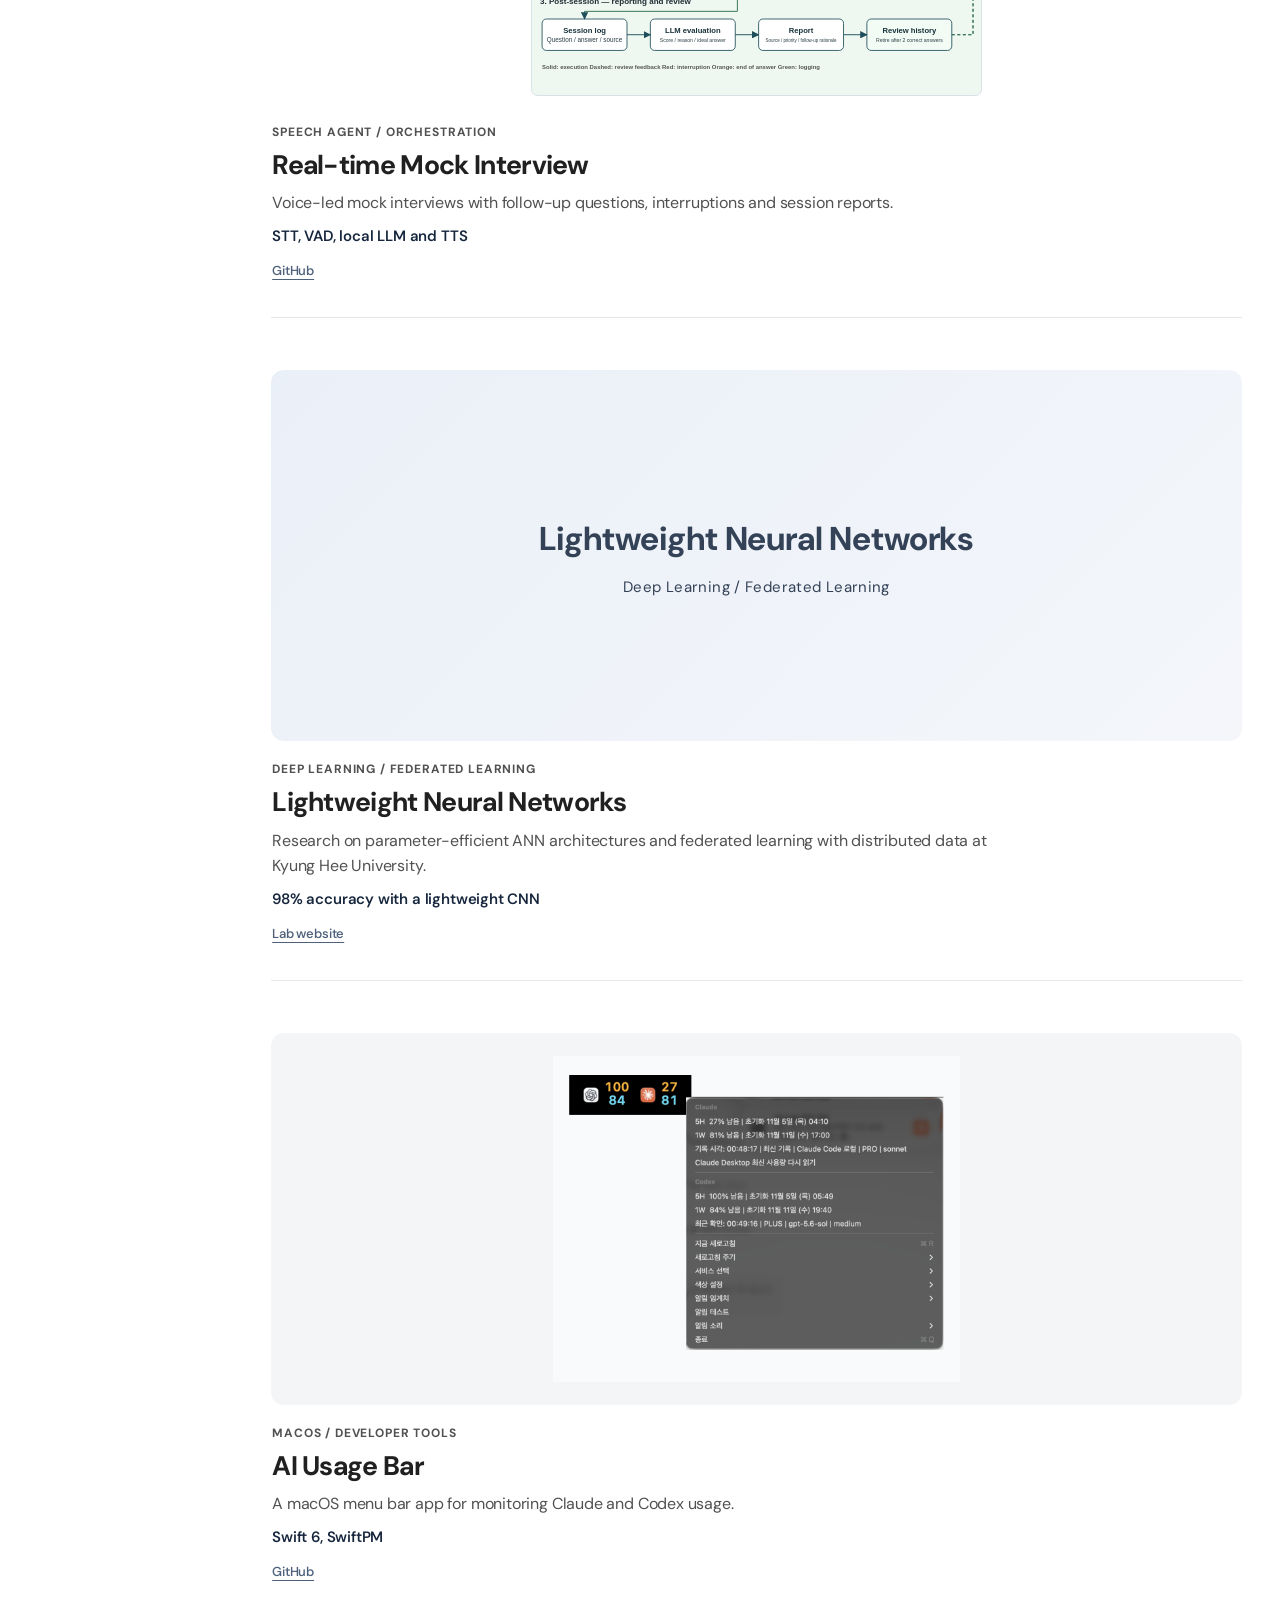
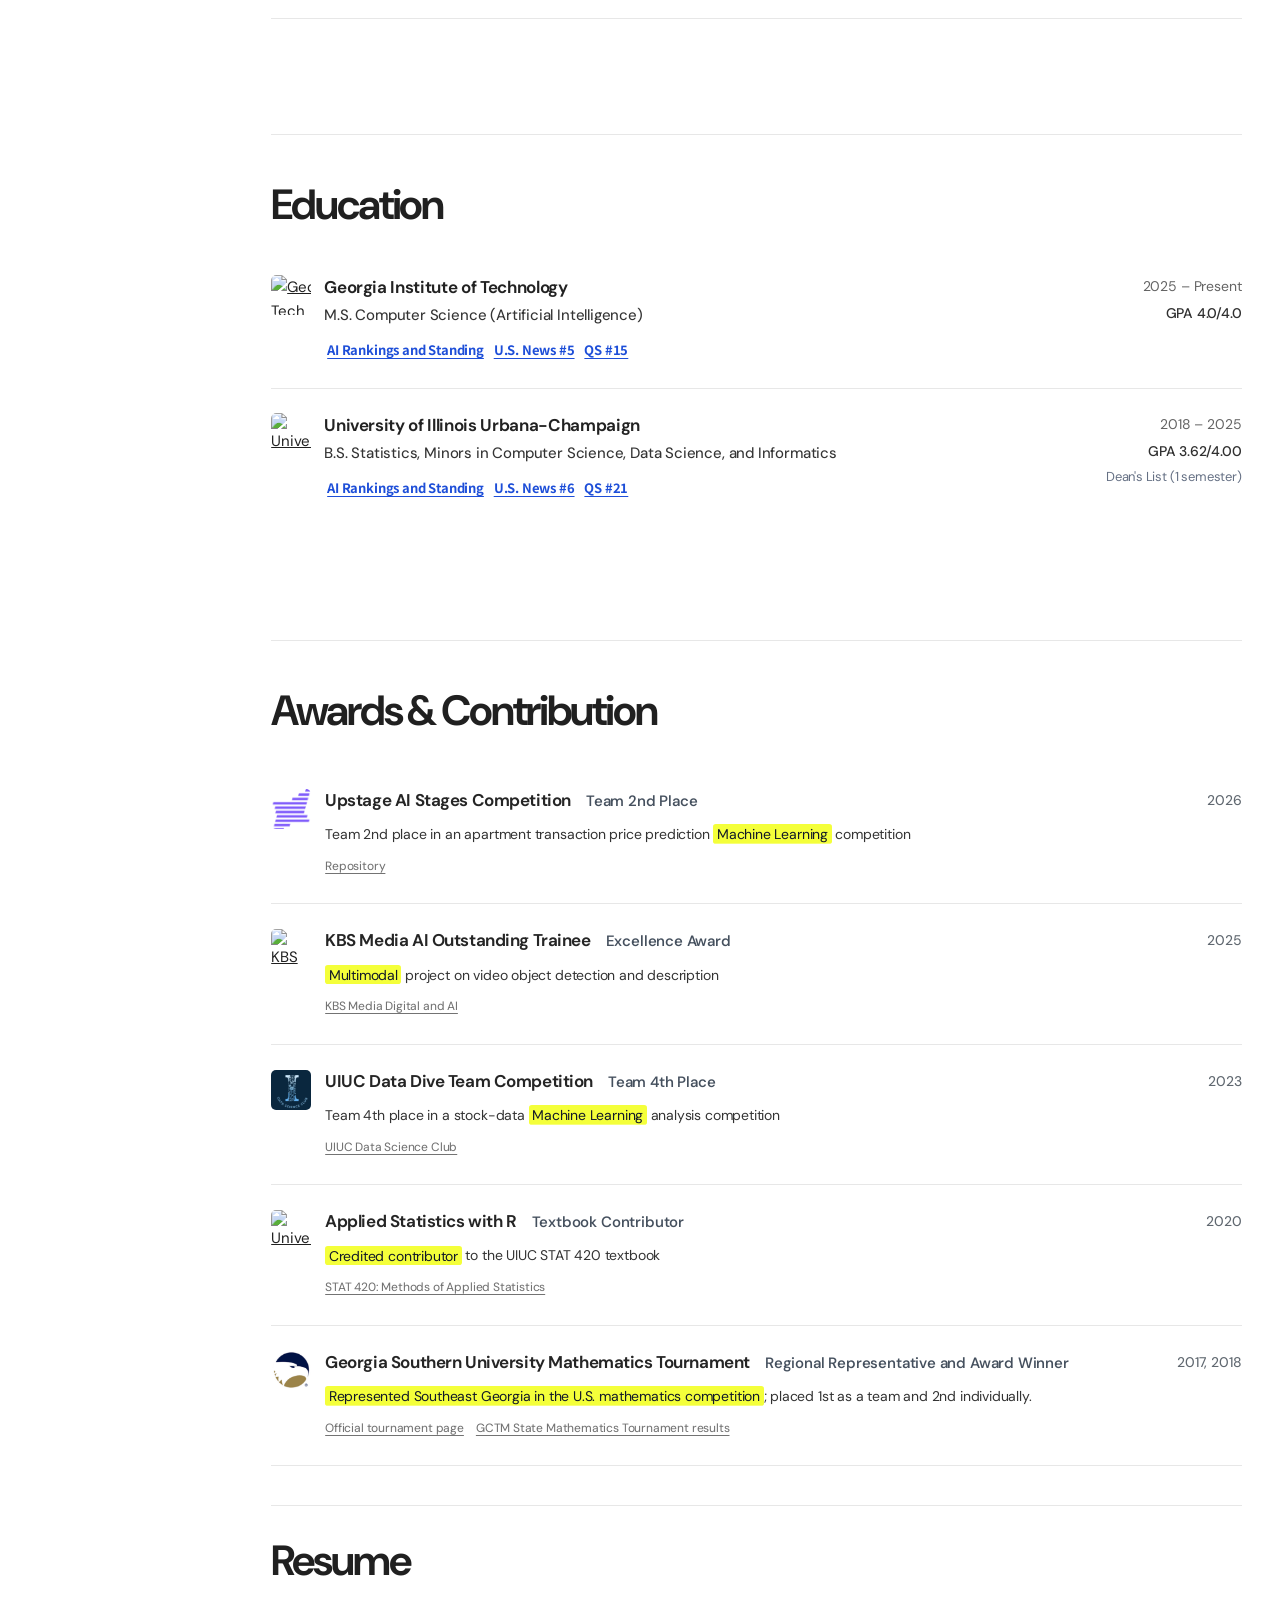
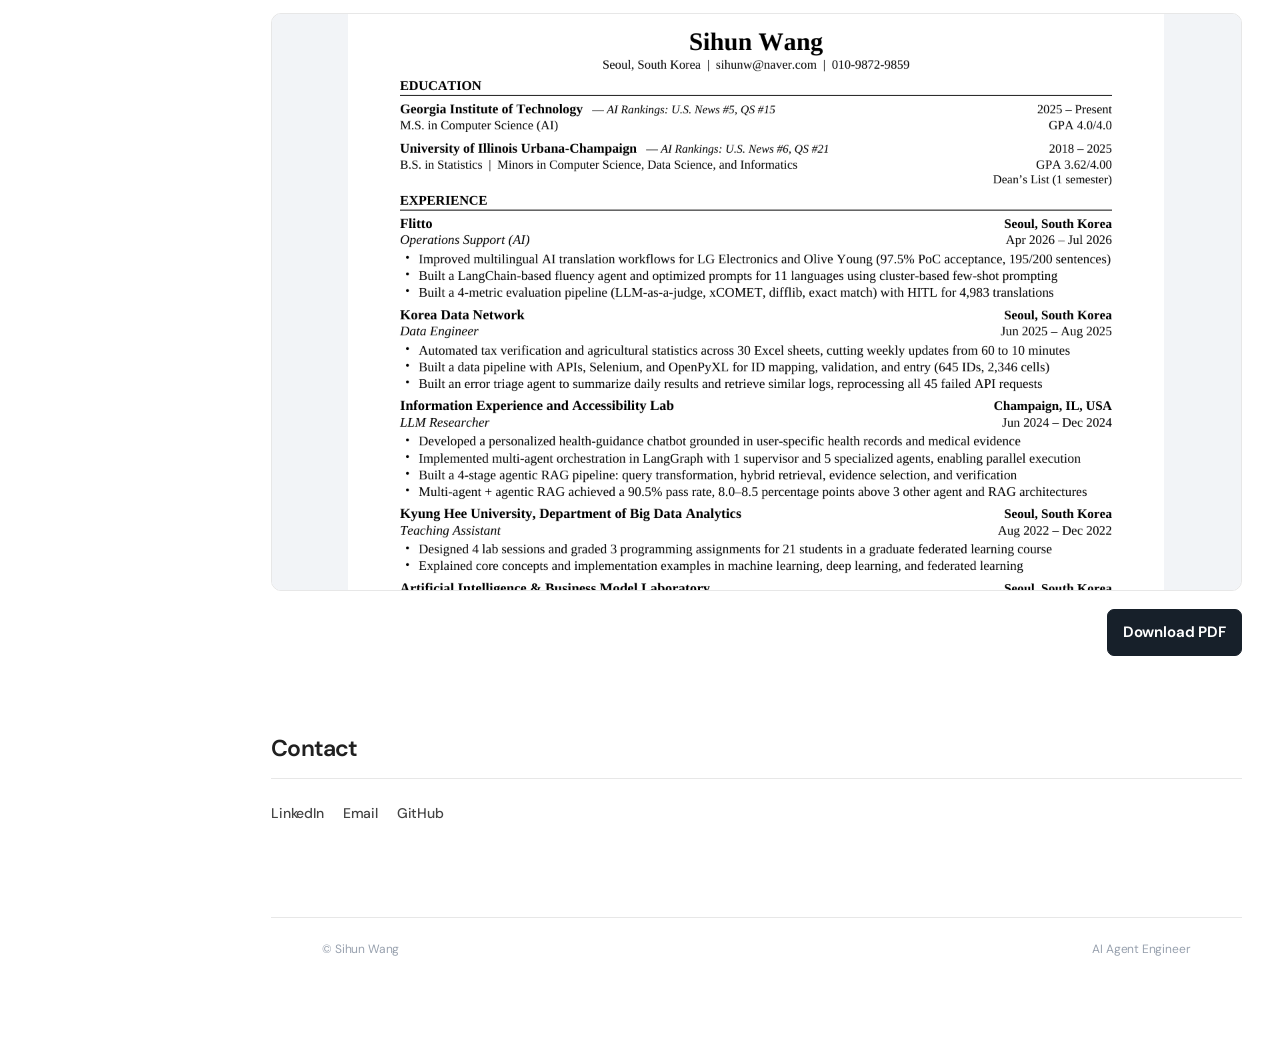
==== commit f7261092: "Restore native resume scrolling and platform pinch zoom at 100% initial scale" ====
--- a/index.html
+++ b/index.html
@@ -15,7 +15,7 @@
 <link rel="stylesheet" href="https://cdn.jsdelivr.net/gh/orioncactus/pretendard/dist/web/variable/pretendardvariable.css" />
 <link rel="stylesheet" href="./styles.css?v=20261126-ranking-7b9cd5d" />
 <link rel="stylesheet" href="./site.css?v=20261126-mobile" />
-<script src="./app.js?v=20261128-resume-final" defer></script>
+<script src="./app.js?v=20261128-native-scroll" defer></script>
 <script src="./site.js?v=20261126-ranking-7b9cd5d" defer></script>
 <script src="./highlight.js?v=20261126-ranking-7b9cd5d" defer></script>
 <style>
@@ -67,9 +67,8 @@
 <script src="./portfolio-notifications.js?v=3" defer></script>
 <style id="resume-contained-viewer-style">
 body.v2-resume .v2-resume-preview .v2-resume-mobile-preview[data-resume-viewer]{display:block;width:100%;box-sizing:border-box;border:1px solid var(--v2-divider);border-radius:10px;overflow:hidden;background:#f2f4f7}
-body.v2-resume .resume-viewer-scroll{height:clamp(360px,64vh,640px);overflow:auto;-webkit-overflow-scrolling:touch;touch-action:pan-x pan-y;background:#f2f4f7;cursor:grab;user-select:none;overflow-anchor:none}
-body.v2-resume .resume-viewer-scroll.is-dragging{cursor:grabbing}
-body.v2-resume .v2-resume-mobile-preview .resume-viewer-scroll img{display:block;width:100%;max-width:none;min-width:0;height:auto;margin:0 auto;background:#fff;user-select:none;-webkit-user-drag:none}
+body.v2-resume .resume-viewer-scroll{height:clamp(360px,64vh,640px);overflow:auto;-webkit-overflow-scrolling:touch;touch-action:pan-x pan-y;background:#f2f4f7;cursor:auto;user-select:none;overflow-anchor:none}
+body.v2-resume .v2-resume-mobile-preview .resume-viewer-scroll img{display:block;width:min(816px,100%);max-width:none;min-width:0;height:auto;margin:0 auto;background:#fff;user-select:none;-webkit-user-drag:none}
 @media(max-width:820px){body.v2-resume .resume-viewer-scroll{height:clamp(260px,57vh,460px)}}
 </style>
 </head>
@@ -394,7 +393,7 @@
   <header class="v2-long-heading"><h2 id="home-resume-heading"><a href="./resume/">Resume</a></h2></header>
 <section class="v2-resume-preview" aria-label="Resume PDF preview">
   <div class="v2-resume-mobile-preview" data-resume-viewer>
-    <div class="resume-viewer-scroll" data-resume-scroll tabindex="0" aria-label="Resume preview: scroll wheel to zoom, drag to pan"><img src="./assets/resume-preview.svg?v=20261128-final" alt="Sihun Wang resume" loading="lazy" draggable="false" width="1224" height="1584" /></div>
+    <div class="resume-viewer-scroll" data-resume-scroll tabindex="0" aria-label="Resume preview: scroll to read, pinch or Control/Command + wheel to zoom"><img src="./assets/resume-preview.svg?v=20261128-final" alt="Sihun Wang resume" loading="lazy" draggable="false" width="1224" height="1584" /></div>
   </div>
   <div class="v2-resume-action"><a class="v2-resume-link" href="./assets/Resume_Sihun_Wang.pdf?v=20261128-final" download data-v2-en="Download PDF" data-v2-ko="PDF 다운로드">Download PDF</a></div>
 </section>
